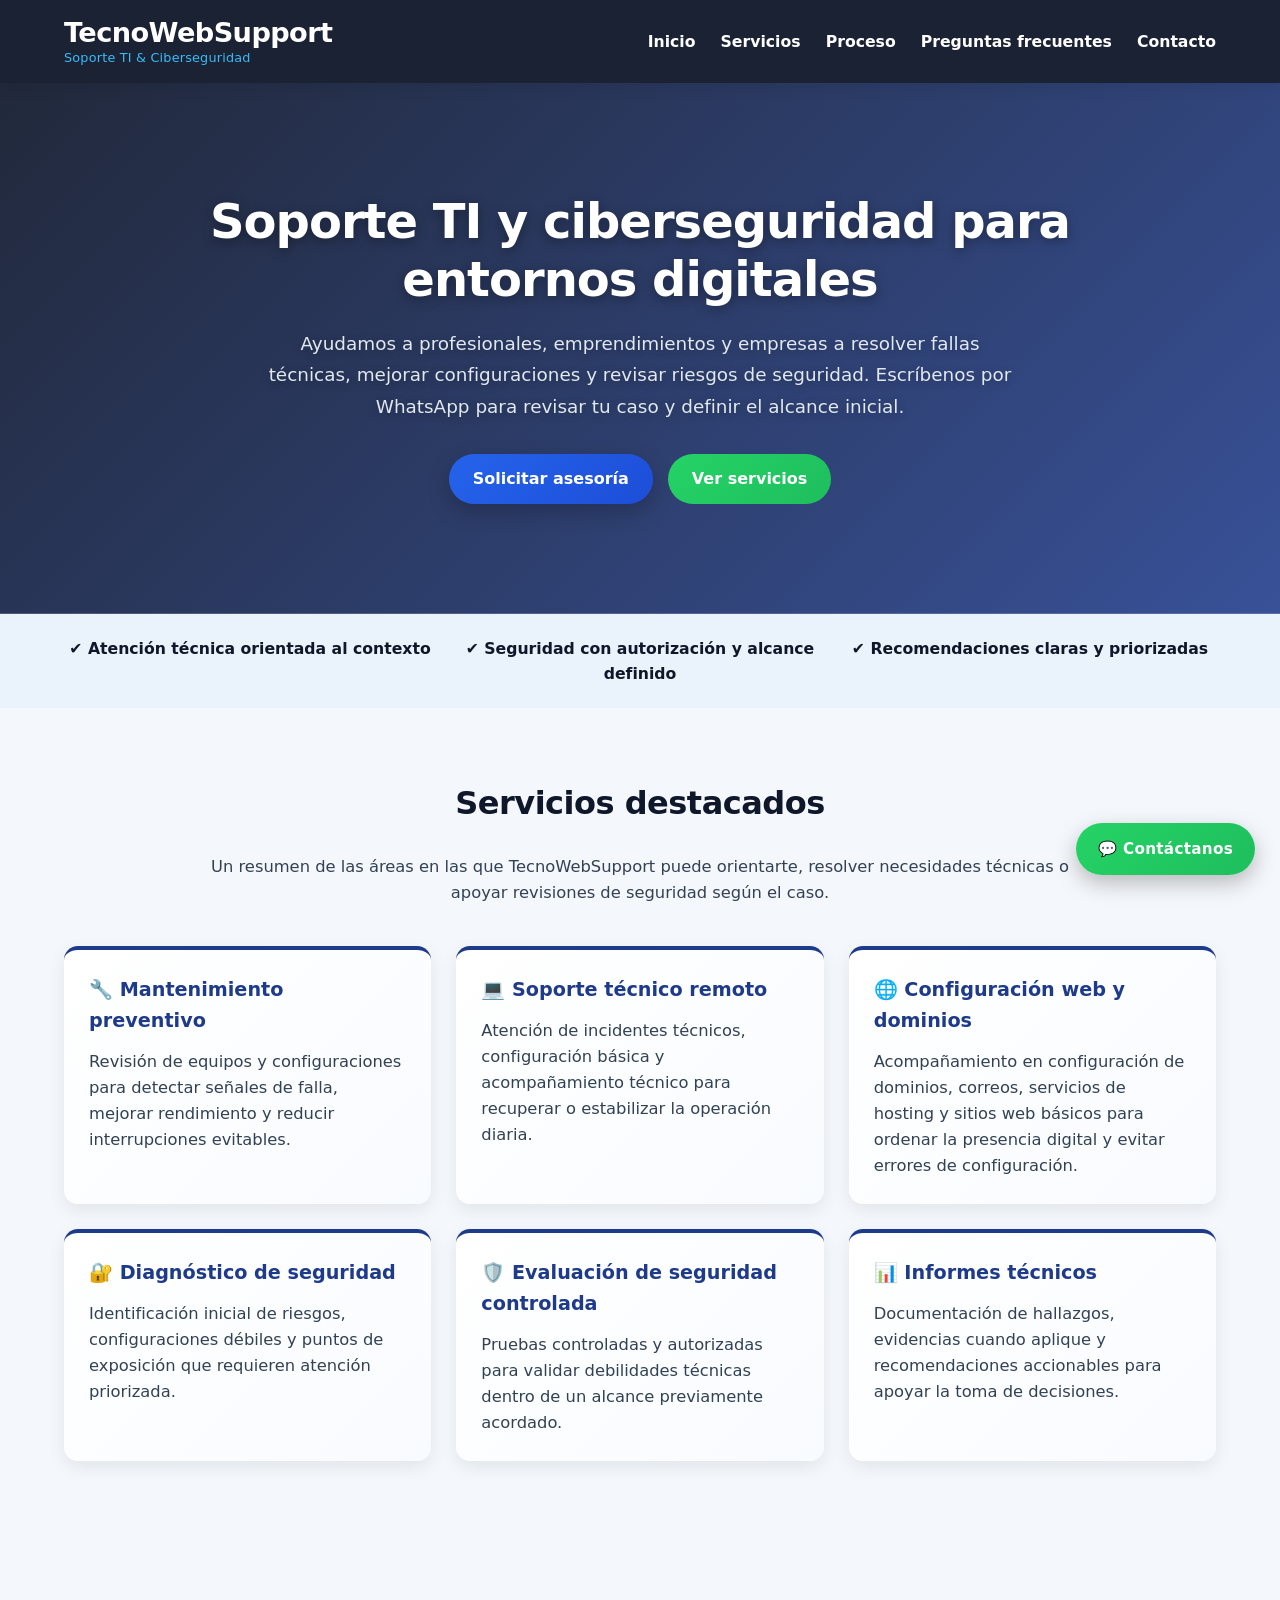
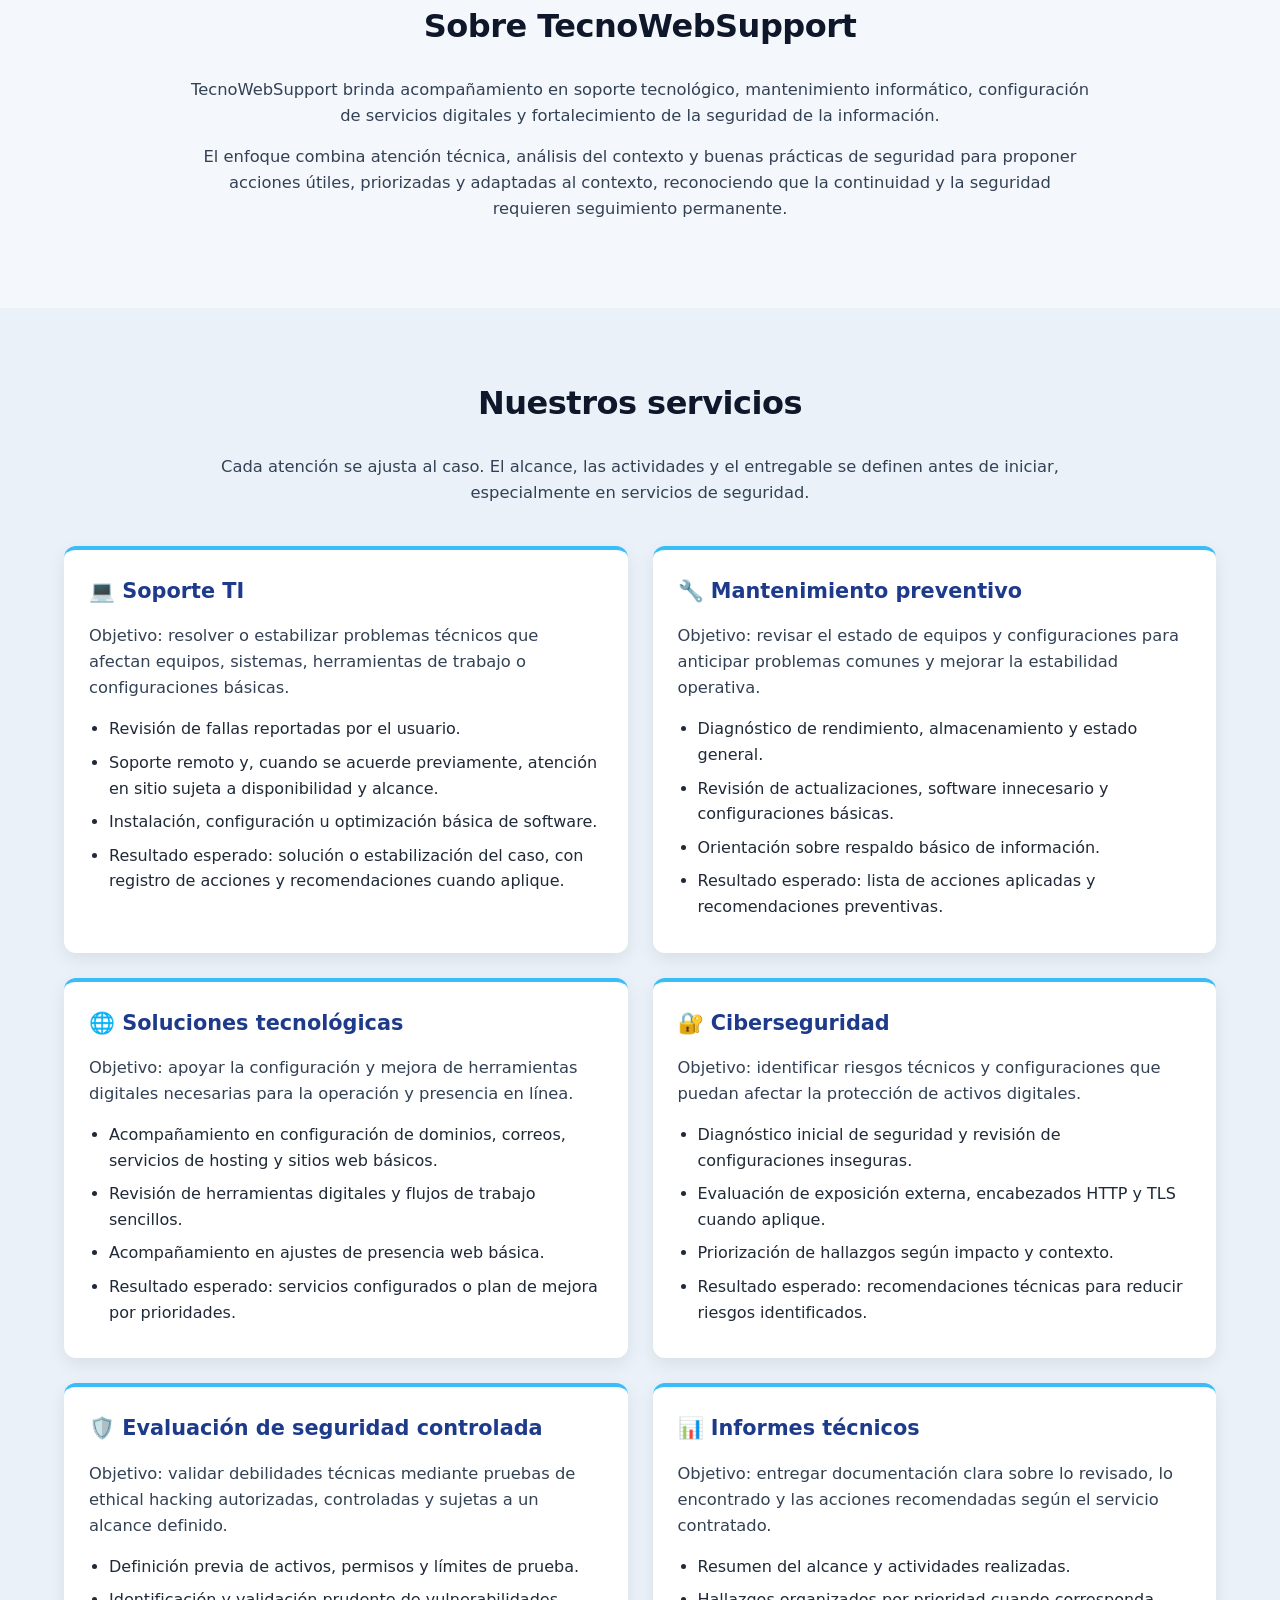
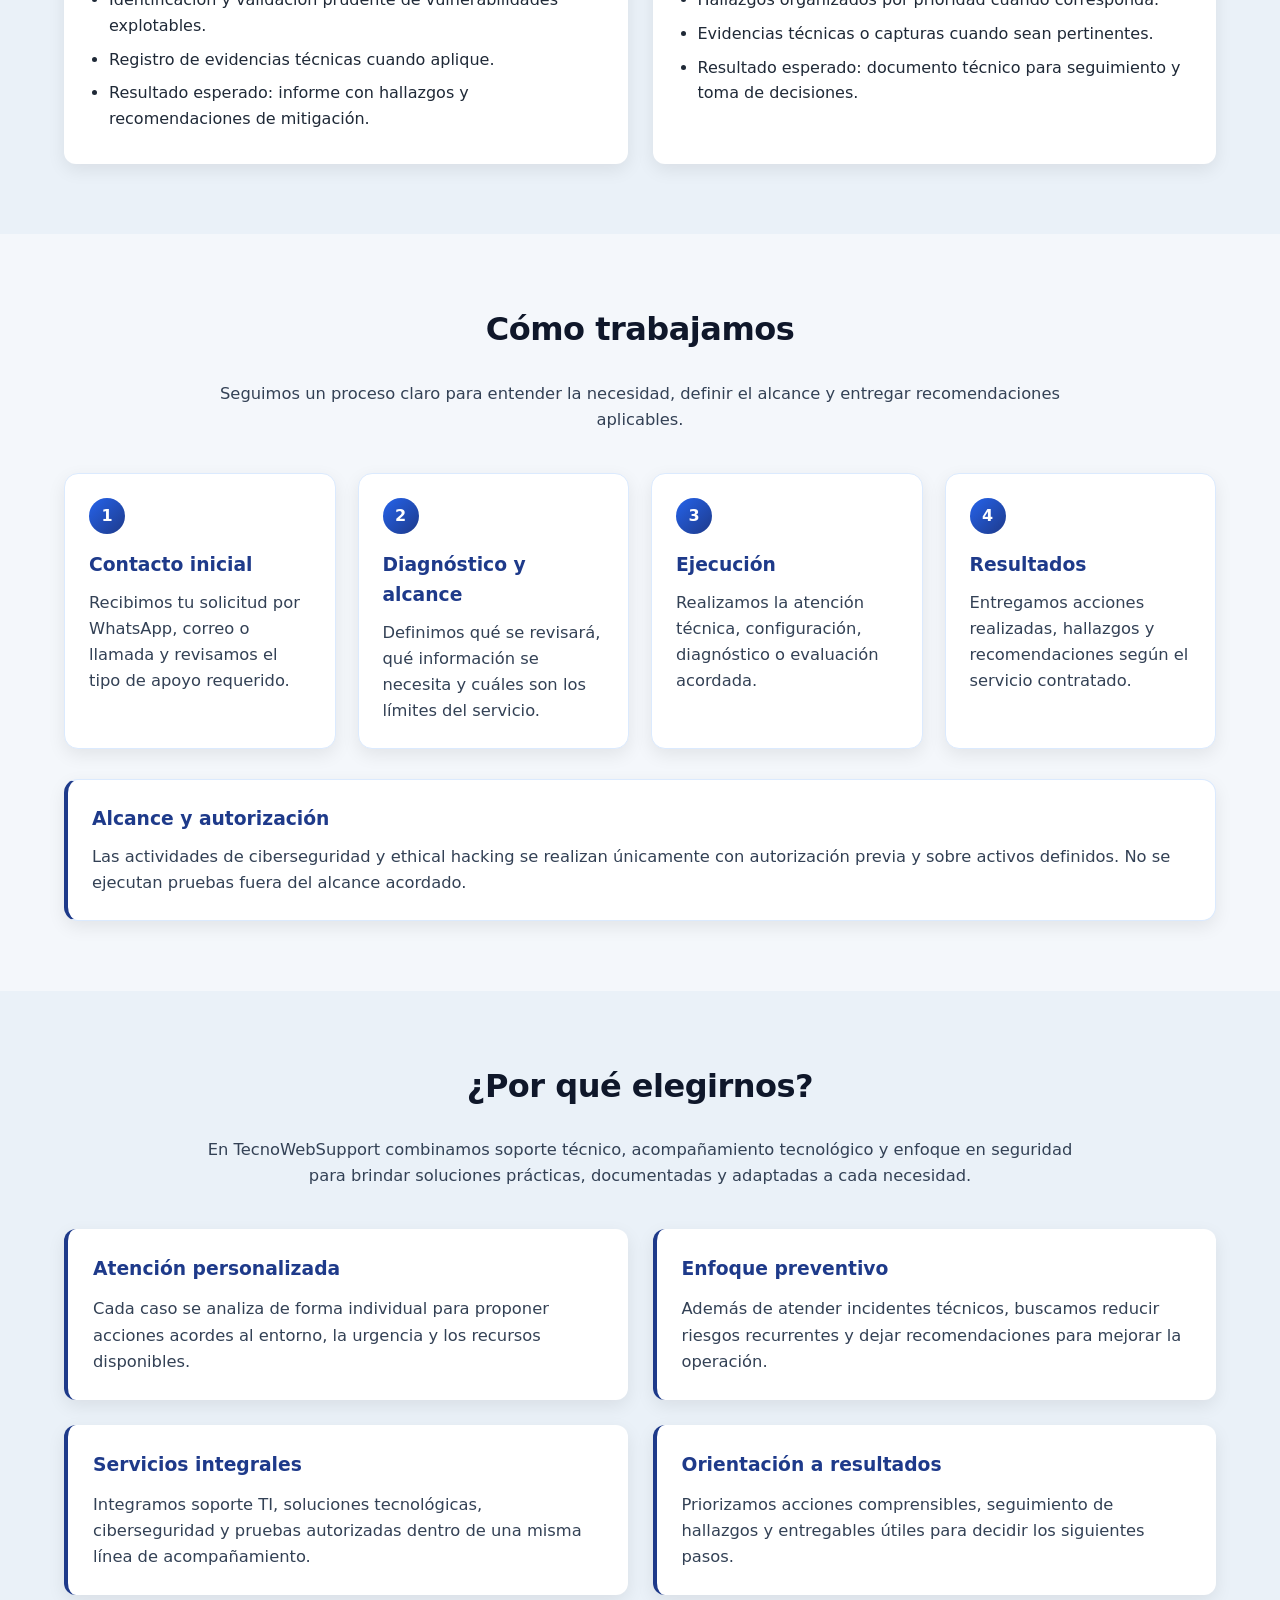
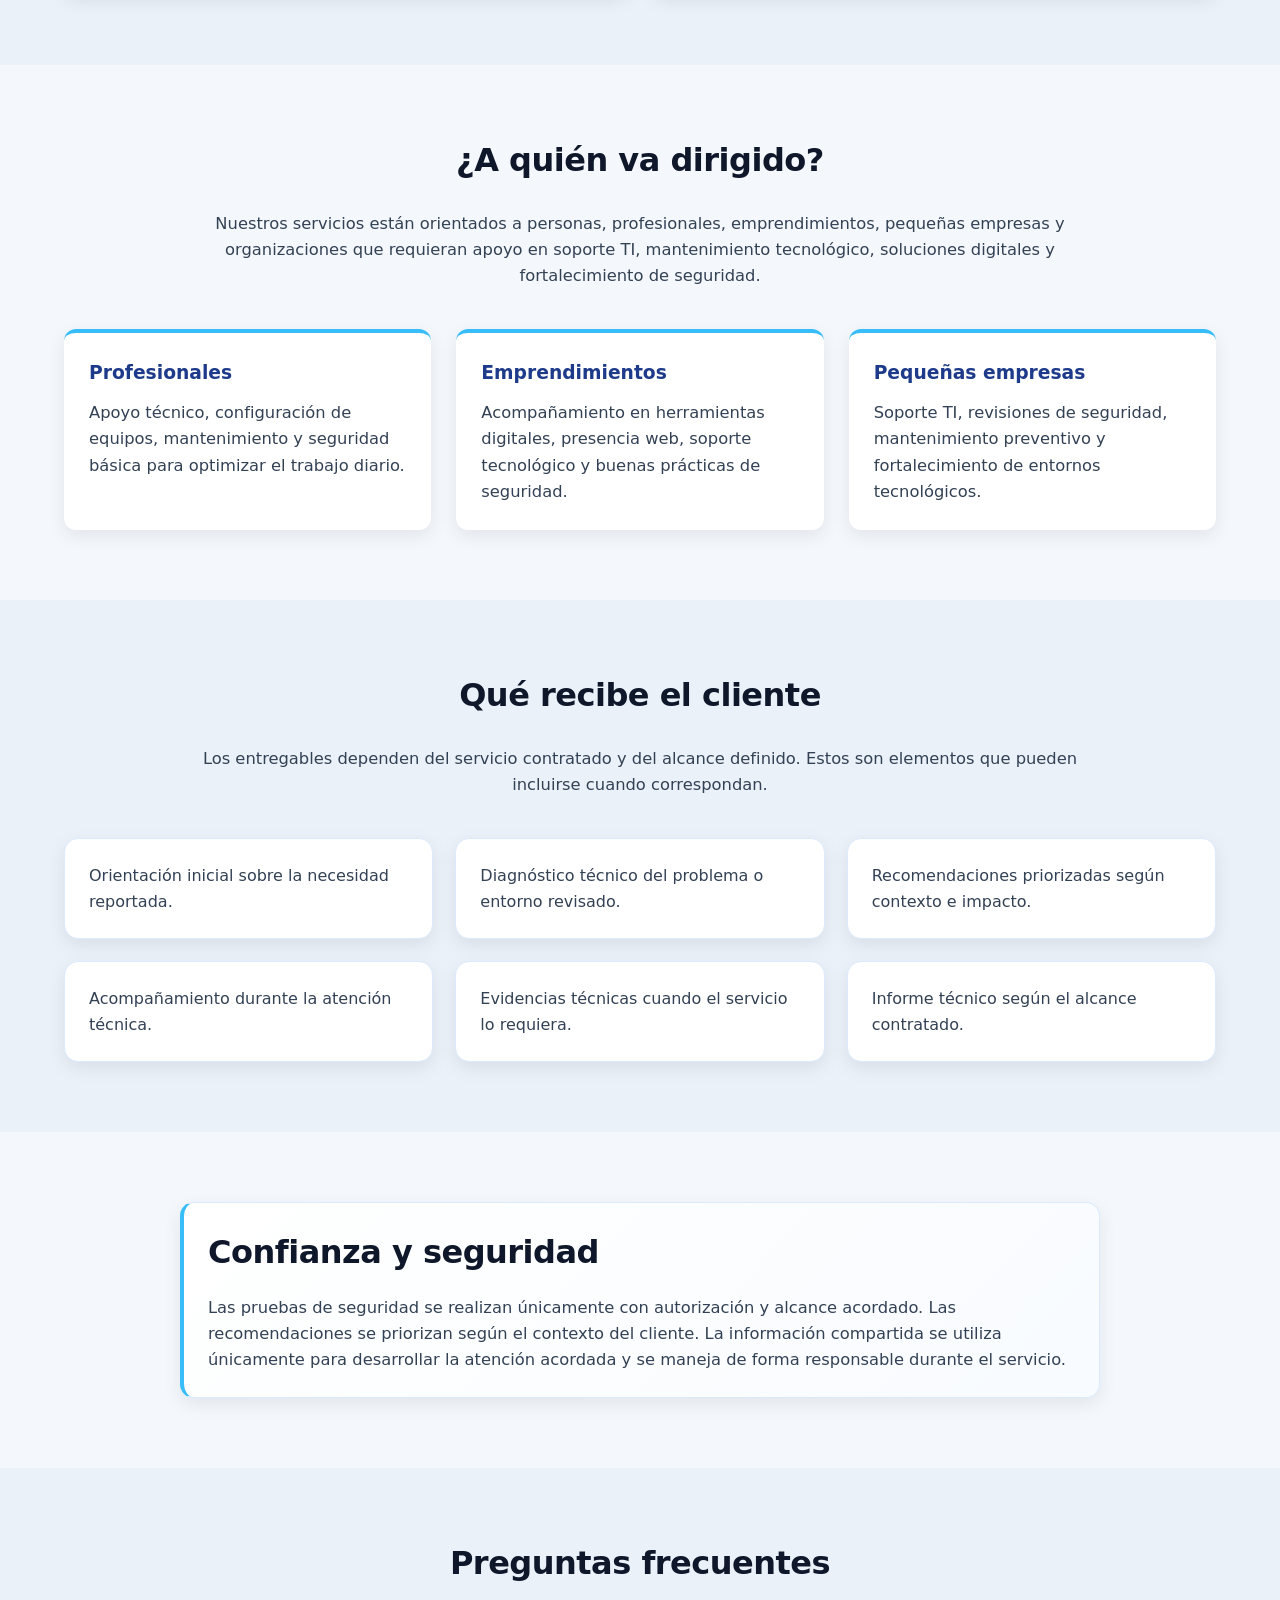
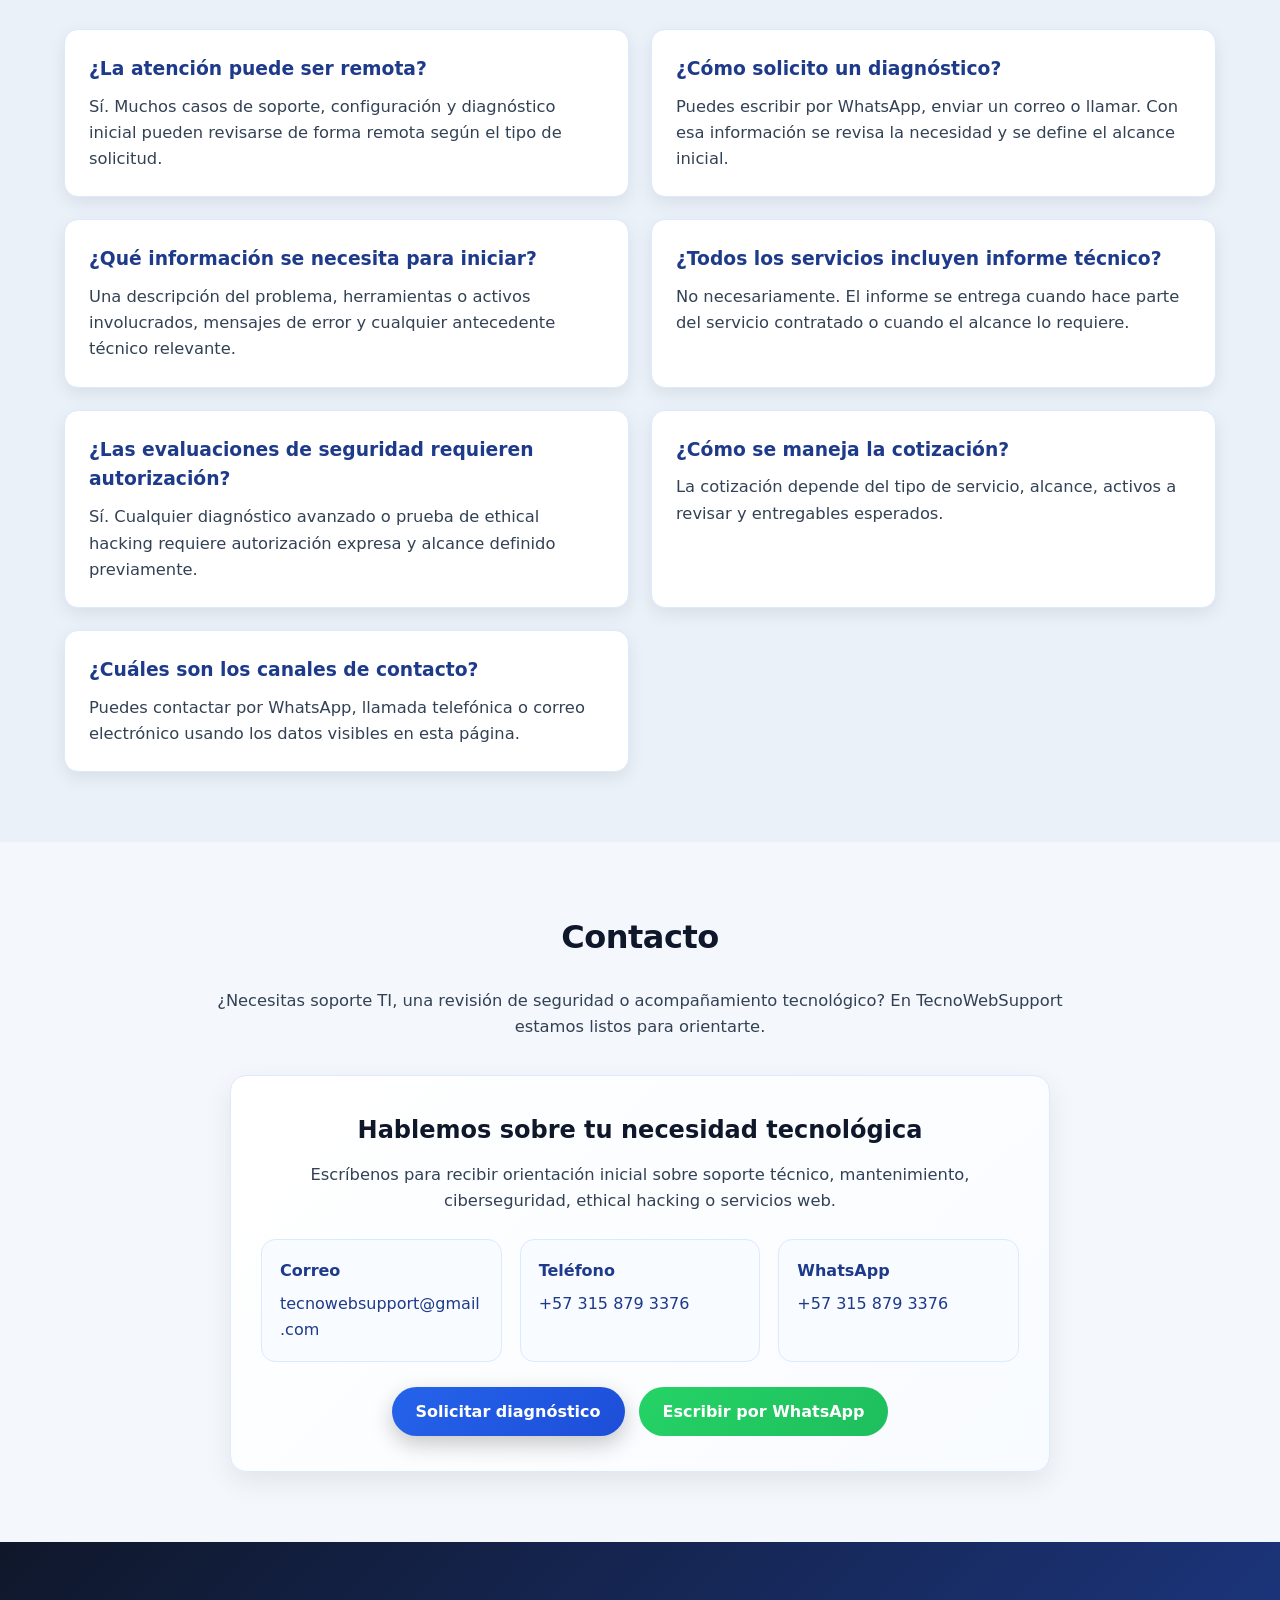
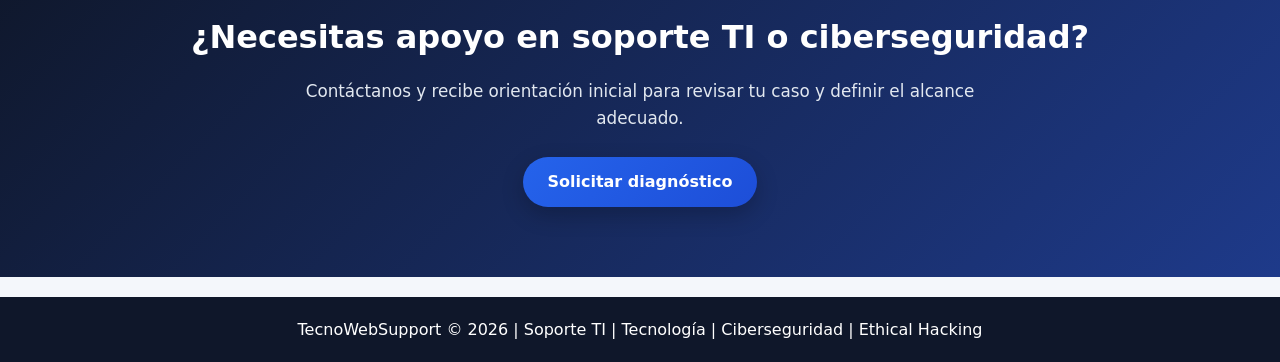
==== index.html @ 9c4fdceb "Amplia contenido comercial y proceso de atencion" ====
<!DOCTYPE html>
<html lang="es">
<head>
  <meta charset="UTF-8" />
  <meta name="viewport" content="width=device-width, initial-scale=1.0" />
  <title>TecnoWebSupport | Soporte TI, tecnología y ciberseguridad</title>
  <meta
    name="description"
    content="TecnoWebSupport ofrece soporte TI, soluciones tecnológicas y ciberseguridad para fortalecer entornos digitales de empresas, emprendimientos y profesionales."
  />
  <meta name="author" content="TecnoWebSupport" />
  <meta name="robots" content="index, follow" />
  <meta name="theme-color" content="#0f172a" />
  
  <link rel="stylesheet" href="styles.css" />
  <link rel="icon" type="image/svg+xml" href="assets/favicon.svg" />
</head>
<body>

  <!-- Encabezado -->
  <header class="header">
    <div class="container nav-container">
        <div class="logo">
            <span class="logo-main">TecnoWebSupport</span>
            <span class="logo-sub">Soporte TI & Ciberseguridad</span>
        </div>

      <nav class="nav" aria-label="Navegación principal">
        <a href="#inicio">Inicio</a>
        <a href="#servicios">Servicios</a>
        <a href="#proceso">Proceso</a>
        <a href="#faq">Preguntas frecuentes</a>
        <a href="#contacto">Contacto</a>
      </nav>
    </div>
  </header>

  <!-- Sección principal -->
  <section id="inicio" class="hero">
    <div class="container hero-content">
      <h1>Soporte TI y ciberseguridad para entornos digitales</h1>
      <p>
        Ayudamos a profesionales, emprendimientos y empresas a resolver
        fallas técnicas, mejorar configuraciones y revisar riesgos de seguridad.
        Escríbenos por WhatsApp para revisar tu caso y definir el alcance inicial.
      </p>

      <div class="hero-buttons">
        <a
          href="https://wa.me/573158793376?text=Hola%2C%20quiero%20solicitar%20informaci%C3%B3n%20sobre%20los%20servicios%20de%20TecnoWebSupport."
          class="btn btn-primary"
          target="_blank"
          rel="noopener noreferrer"
          aria-label="Solicitar asesoría a TecnoWebSupport por WhatsApp"
        >
          Solicitar asesoría
        </a>
        <a href="#servicios" class="btn btn-secondary">Ver servicios</a>
      </div>
    </div>
  </section>

  <!-- Franja de confianza -->
   <section class="trust-bar">
    <div class="container trust-items">
      <div class="trust-item"><span aria-hidden="true">✔️</span> Atención técnica orientada al contexto</div>
      <div class="trust-item"><span aria-hidden="true">✔️</span> Seguridad con autorización y alcance definido</div>
      <div class="trust-item"><span aria-hidden="true">✔️</span> Recomendaciones claras y priorizadas</div>
    </div>
  </section>

  <!-- Servicios destacados -->
  <section id="destacados" class="section">
    <div class="container">
      <h2>Servicios destacados</h2>
      <p>
        Un resumen de las áreas en las que TecnoWebSupport puede orientarte, resolver necesidades técnicas o apoyar revisiones de seguridad
        según el caso.
      </p>

      <div class="highlight-grid">

        <div class="highlight-card">
          <h3><span aria-hidden="true">🔧</span> Mantenimiento preventivo</h3>
          <p>
            Revisión de equipos y configuraciones para detectar señales de falla,
            mejorar rendimiento y reducir interrupciones evitables.
          </p>
        </div>

        <div class="highlight-card">
          <h3><span aria-hidden="true">💻</span> Soporte técnico remoto</h3>
          <p>
            Atención de incidentes técnicos, configuración básica y acompañamiento técnico
            para recuperar o estabilizar la operación diaria.
          </p>
        </div>

        <div class="highlight-card">
          <h3><span aria-hidden="true">🌐</span> Configuración web y dominios</h3>
          <p>
            Acompañamiento en configuración de dominios, correos, servicios de hosting y sitios web básicos para ordenar
            la presencia digital y evitar errores de configuración.
          </p>
        </div>

        <div class="highlight-card">
          <h3><span aria-hidden="true">🔐</span> Diagnóstico de seguridad</h3>
          <p>
            Identificación inicial de riesgos, configuraciones débiles y puntos de
            exposición que requieren atención priorizada.
          </p>
        </div>

        <div class="highlight-card">
          <h3><span aria-hidden="true">🛡️</span> Evaluación de seguridad controlada</h3>
          <p>
            Pruebas controladas y autorizadas para validar debilidades técnicas
            dentro de un alcance previamente acordado.
          </p>
        </div>

        <div class="highlight-card">
          <h3><span aria-hidden="true">📊</span> Informes técnicos</h3>
          <p>
            Documentación de hallazgos, evidencias cuando aplique y recomendaciones
            accionables para apoyar la toma de decisiones.
          </p>
        </div>

      </div>
    </div>
  </section>  

  <!-- Sobre nosotros -->
  <section id="nosotros" class="section">
    <div class="container">
      <h2>Sobre TecnoWebSupport</h2>
      <p>
        TecnoWebSupport brinda acompañamiento en soporte tecnológico, mantenimiento
        informático, configuración de servicios digitales y fortalecimiento de la
        seguridad de la información.
      </p>
      <p>
        El enfoque combina atención técnica, análisis del contexto y buenas
        prácticas de seguridad para proponer acciones útiles, priorizadas y
        adaptadas al contexto, reconociendo que la continuidad y la seguridad
        requieren seguimiento permanente.
      </p>
    </div>
  </section>

  <!-- Servicios -->
  <section id="servicios" class="section section-alt">
    <div class="container">
      <h2>Nuestros servicios</h2>
      <p>
        Cada atención se ajusta al caso. El alcance, las actividades y el entregable
        se definen antes de iniciar, especialmente en servicios de seguridad.
      </p>

      <div class="services-grid">

        <div class="card">
          <h3><span aria-hidden="true">💻</span> Soporte TI</h3>
          <p>
            Objetivo: resolver o estabilizar problemas técnicos que afectan equipos,
            sistemas, herramientas de trabajo o configuraciones básicas.
          </p>
          <ul>
            <li>Revisión de fallas reportadas por el usuario.</li>
            <li>Soporte remoto y, cuando se acuerde previamente, atención en sitio sujeta a disponibilidad y alcance.</li>
            <li>Instalación, configuración u optimización básica de software.</li>
            <li>Resultado esperado: solución o estabilización del caso, con registro de acciones y recomendaciones cuando aplique.</li>
          </ul>
        </div>

        <div class="card">
          <h3><span aria-hidden="true">🔧</span> Mantenimiento preventivo</h3>
          <p>
            Objetivo: revisar el estado de equipos y configuraciones para anticipar
            problemas comunes y mejorar la estabilidad operativa.
          </p>
          <ul>
            <li>Diagnóstico de rendimiento, almacenamiento y estado general.</li>
            <li>Revisión de actualizaciones, software innecesario y configuraciones básicas.</li>
            <li>Orientación sobre respaldo básico de información.</li>
            <li>Resultado esperado: lista de acciones aplicadas y recomendaciones preventivas.</li>
          </ul>
        </div>

        <div class="card">
          <h3><span aria-hidden="true">🌐</span> Soluciones tecnológicas</h3>
          <p>
            Objetivo: apoyar la configuración y mejora de herramientas digitales
            necesarias para la operación y presencia en línea.
          </p>
          <ul>
            <li>Acompañamiento en configuración de dominios, correos, servicios de hosting y sitios web básicos.</li>
            <li>Revisión de herramientas digitales y flujos de trabajo sencillos.</li>
            <li>Acompañamiento en ajustes de presencia web básica.</li>
            <li>Resultado esperado: servicios configurados o plan de mejora por prioridades.</li>
          </ul>
        </div>

        <div class="card">
          <h3><span aria-hidden="true">🔐</span> Ciberseguridad</h3>
          <p>
            Objetivo: identificar riesgos técnicos y configuraciones que puedan
            afectar la protección de activos digitales.
          </p>
          <ul>
            <li>Diagnóstico inicial de seguridad y revisión de configuraciones inseguras.</li>
            <li>Evaluación de exposición externa, encabezados HTTP y TLS cuando aplique.</li>
            <li>Priorización de hallazgos según impacto y contexto.</li>
            <li>Resultado esperado: recomendaciones técnicas para reducir riesgos identificados.</li>
          </ul>
        </div>

        <div class="card">
          <h3><span aria-hidden="true">🛡️</span> Evaluación de seguridad controlada</h3>
          <p>
            Objetivo: validar debilidades técnicas mediante pruebas de ethical hacking
            autorizadas, controladas y sujetas a un alcance definido.
          </p>
          <ul>
            <li>Definición previa de activos, permisos y límites de prueba.</li>
            <li>Identificación y validación prudente de vulnerabilidades explotables.</li>
            <li>Registro de evidencias técnicas cuando aplique.</li>
            <li>Resultado esperado: informe con hallazgos y recomendaciones de mitigación.</li>
          </ul>
        </div>

        <div class="card">
          <h3><span aria-hidden="true">📊</span> Informes técnicos</h3>
          <p>
            Objetivo: entregar documentación clara sobre lo revisado, lo encontrado
            y las acciones recomendadas según el servicio contratado.
          </p>
          <ul>
            <li>Resumen del alcance y actividades realizadas.</li>
            <li>Hallazgos organizados por prioridad cuando corresponda.</li>
            <li>Evidencias técnicas o capturas cuando sean pertinentes.</li>
            <li>Resultado esperado: documento técnico para seguimiento y toma de decisiones.</li>
          </ul>
        </div>

      </div>
    </div>
  </section>

  <!-- Cómo trabajamos -->
  <section id="proceso" class="section">
    <div class="container">
      <h2>Cómo trabajamos</h2>
      <p>
        Seguimos un proceso claro para entender la necesidad, definir el alcance y
        entregar recomendaciones aplicables.
      </p>

      <ol class="process-grid">
        <li class="process-step">
          <span class="step-number">1</span>
          <h3>Contacto inicial</h3>
          <p>Recibimos tu solicitud por WhatsApp, correo o llamada y revisamos el tipo de apoyo requerido.</p>
        </li>

        <li class="process-step">
          <span class="step-number">2</span>
          <h3>Diagnóstico y alcance</h3>
          <p>Definimos qué se revisará, qué información se necesita y cuáles son los límites del servicio.</p>
        </li>

        <li class="process-step">
          <span class="step-number">3</span>
          <h3>Ejecución</h3>
          <p>Realizamos la atención técnica, configuración, diagnóstico o evaluación acordada.</p>
        </li>

        <li class="process-step">
          <span class="step-number">4</span>
          <h3>Resultados</h3>
          <p>Entregamos acciones realizadas, hallazgos y recomendaciones según el servicio contratado.</p>
        </li>
      </ol>

      <div class="security-note">
        <h3>Alcance y autorización</h3>
        <p>
          Las actividades de ciberseguridad y ethical hacking se realizan únicamente
          con autorización previa y sobre activos definidos. No se ejecutan pruebas
          fuera del alcance acordado.
        </p>
      </div>
    </div>
  </section>
  
  <!-- Por qué elegirnos -->
   <section id="porque-elegirnos" class="section section-alt">
    <div class="container">
      <h2>¿Por qué elegirnos?</h2>
      <p>
        En TecnoWebSupport combinamos soporte técnico, acompañamiento tecnológico
        y enfoque en seguridad para brindar soluciones prácticas, documentadas y
        adaptadas a cada necesidad.
      </p>

      <div class="features-grid">
        <div class="feature-card">
          <h3>Atención personalizada</h3>
          <p>
            Cada caso se analiza de forma individual para proponer acciones acordes
            al entorno, la urgencia y los recursos disponibles.
          </p>
        </div>

        <div class="feature-card">
          <h3>Enfoque preventivo</h3>
          <p>
            Además de atender incidentes técnicos, buscamos reducir riesgos recurrentes y
            dejar recomendaciones para mejorar la operación.
          </p>
        </div>

        <div class="feature-card">
          <h3>Servicios integrales</h3>
          <p>
            Integramos soporte TI, soluciones tecnológicas, ciberseguridad y pruebas
            autorizadas dentro de una misma línea de acompañamiento.
          </p>
        </div>

        <div class="feature-card">
          <h3>Orientación a resultados</h3>
          <p>
            Priorizamos acciones comprensibles, seguimiento de hallazgos y entregables
            útiles para decidir los siguientes pasos.
          </p>
        </div>
      </div>
    </div>
  </section>
  
  <!-- A quién va dirigido -->
    <section id="dirigido" class="section">
        <div class="container">
          <h2>¿A quién va dirigido?</h2>
          <p>
            Nuestros servicios están orientados a personas, profesionales,
            emprendimientos, pequeñas empresas y organizaciones que requieran apoyo
            en soporte TI, mantenimiento tecnológico, soluciones digitales y
            fortalecimiento de seguridad.
          </p>
    
          <div class="audience-grid">
            <div class="audience-card">
              <h3>Profesionales</h3>
              <p>
                Apoyo técnico, configuración de equipos, mantenimiento y seguridad
                básica para optimizar el trabajo diario.
              </p>
            </div>
    
            <div class="audience-card">
              <h3>Emprendimientos</h3>
              <p>
                Acompañamiento en herramientas digitales, presencia web, soporte
                tecnológico y buenas prácticas de seguridad.
              </p>
            </div>
    
            <div class="audience-card">
              <h3>Pequeñas empresas</h3>
              <p>
                Soporte TI, revisiones de seguridad, mantenimiento preventivo y
                fortalecimiento de entornos tecnológicos.
              </p>
            </div>
          </div>
        </div>
      </section>

  <!-- Qué recibe el cliente -->
  <section id="entregables" class="section section-alt">
    <div class="container">
      <h2>Qué recibe el cliente</h2>
      <p>
        Los entregables dependen del servicio contratado y del alcance definido.
        Estos son elementos que pueden incluirse cuando correspondan.
      </p>

      <ul class="deliverables-grid">
        <li class="deliverable-item">Orientación inicial sobre la necesidad reportada.</li>
        <li class="deliverable-item">Diagnóstico técnico del problema o entorno revisado.</li>
        <li class="deliverable-item">Recomendaciones priorizadas según contexto e impacto.</li>
        <li class="deliverable-item">Acompañamiento durante la atención técnica.</li>
        <li class="deliverable-item">Evidencias técnicas cuando el servicio lo requiera.</li>
        <li class="deliverable-item">Informe técnico según el alcance contratado.</li>
      </ul>
    </div>
  </section>

  <!-- Confianza y seguridad -->
  <section id="confianza" class="section">
    <div class="container">
      <div class="assurance-block">
        <h2>Confianza y seguridad</h2>
        <p>
          Las pruebas de seguridad se realizan únicamente con autorización y
          alcance acordado. Las recomendaciones se priorizan según el contexto
          del cliente. La información compartida se utiliza únicamente para
          desarrollar la atención acordada y se maneja de forma responsable
          durante el servicio.
        </p>
      </div>
    </div>
  </section>

  <!-- Preguntas frecuentes -->
  <section id="faq" class="section section-alt">
    <div class="container">
      <h2>Preguntas frecuentes</h2>
      <div class="faq-list">
        <article class="faq-item">
          <h3>¿La atención puede ser remota?</h3>
          <p>Sí. Muchos casos de soporte, configuración y diagnóstico inicial pueden revisarse de forma remota según el tipo de solicitud.</p>
        </article>

        <article class="faq-item">
          <h3>¿Cómo solicito un diagnóstico?</h3>
          <p>Puedes escribir por WhatsApp, enviar un correo o llamar. Con esa información se revisa la necesidad y se define el alcance inicial.</p>
        </article>

        <article class="faq-item">
          <h3>¿Qué información se necesita para iniciar?</h3>
          <p>Una descripción del problema, herramientas o activos involucrados, mensajes de error y cualquier antecedente técnico relevante.</p>
        </article>

        <article class="faq-item">
          <h3>¿Todos los servicios incluyen informe técnico?</h3>
          <p>No necesariamente. El informe se entrega cuando hace parte del servicio contratado o cuando el alcance lo requiere.</p>
        </article>

        <article class="faq-item">
          <h3>¿Las evaluaciones de seguridad requieren autorización?</h3>
          <p>Sí. Cualquier diagnóstico avanzado o prueba de ethical hacking requiere autorización expresa y alcance definido previamente.</p>
        </article>

        <article class="faq-item">
          <h3>¿Cómo se maneja la cotización?</h3>
          <p>La cotización depende del tipo de servicio, alcance, activos a revisar y entregables esperados.</p>
        </article>

        <article class="faq-item">
          <h3>¿Cuáles son los canales de contacto?</h3>
          <p>Puedes contactar por WhatsApp, llamada telefónica o correo electrónico usando los datos visibles en esta página.</p>
        </article>
      </div>
    </div>
  </section>

  <!-- Contacto -->
  <section id="contacto" class="section">
    <div class="container">
      <h2>Contacto</h2>
      <p>
        ¿Necesitas soporte TI, una revisión de seguridad o acompañamiento tecnológico?
        En TecnoWebSupport estamos listos para orientarte.
      </p>
  
      <div class="contact-box">
        <h3>Hablemos sobre tu necesidad tecnológica</h3>
        <p class="contact-intro">
          Escríbenos para recibir orientación inicial sobre soporte técnico,
          mantenimiento, ciberseguridad, ethical hacking o servicios web.
        </p>
  
        <div class="contact-details">
          <div class="contact-item">
            <span class="contact-label">Correo</span>
            <a
              class="contact-value contact-link"
              href="mailto:tecnowebsupport@gmail.com"
              aria-label="Enviar correo a TecnoWebSupport"
            >
              tecnowebsupport@gmail.com
            </a>
          </div>
  
          <div class="contact-item">
            <span class="contact-label">Teléfono</span>
            <a
              class="contact-value contact-link"
              href="tel:+573158793376"
              aria-label="Llamar a TecnoWebSupport"
            >
              +57 315 879 3376
            </a>
          </div>

          <div class="contact-item">
            <span class="contact-label">WhatsApp</span>
            <a
              class="contact-value contact-link"
              href="https://wa.me/573158793376?text=Hola%2C%20quiero%20solicitar%20informaci%C3%B3n%20sobre%20los%20servicios%20de%20TecnoWebSupport."
              target="_blank"
              rel="noopener noreferrer"
              aria-label="Contactar a TecnoWebSupport por WhatsApp"
            >
              +57 315 879 3376
            </a>
          </div>
        </div>
  
        <div class="contact-actions">
          <a
            href="https://wa.me/573158793376?text=Hola%2C%20quiero%20solicitar%20informaci%C3%B3n%20sobre%20los%20servicios%20de%20TecnoWebSupport."
            class="btn btn-primary"
            target="_blank"
            rel="noopener noreferrer"
            aria-label="Solicitar diagnóstico a TecnoWebSupport por WhatsApp"
          >
            Solicitar diagnóstico
          </a>
          <a
            href="https://wa.me/573158793376?text=Hola%2C%20quiero%20solicitar%20informaci%C3%B3n%20sobre%20los%20servicios%20de%20TecnoWebSupport."
            class="btn btn-secondary"
            target="_blank"
            rel="noopener noreferrer"
            aria-label="Escribir a TecnoWebSupport por WhatsApp"
          >
            Escribir por WhatsApp
          </a>
        </div>
      </div>
    </div>
  </section>
  
  <!-- Botón flotante de WhatsApp -->
    <a
    href="https://wa.me/573158793376?text=Hola%2C%20quiero%20solicitar%20informaci%C3%B3n%20sobre%20los%20servicios%20de%20TecnoWebSupport."
    class="whatsapp-float"
    target="_blank"
    rel="noopener noreferrer"
    aria-label="Contactar a TecnoWebSupport por WhatsApp"
  >
    <span aria-hidden="true">💬</span> Contáctanos
  </a>
  
  <!-- Llamado a la acción final -->
   <section class="cta-final">
    <div class="container">
      <h2>¿Necesitas apoyo en soporte TI o ciberseguridad?</h2>
      <p>
        Contáctanos y recibe orientación inicial para revisar tu caso y definir el alcance adecuado.
      </p>
      <a
        href="https://wa.me/573158793376?text=Hola%2C%20quiero%20solicitar%20informaci%C3%B3n%20sobre%20los%20servicios%20de%20TecnoWebSupport."
        class="btn btn-primary"
        target="_blank"
        rel="noopener noreferrer"
        aria-label="Solicitar diagnóstico a TecnoWebSupport por WhatsApp"
      >
        Solicitar diagnóstico
      </a>
    </div>
  </section>

  <!-- Pie de página -->
  <footer class="footer">
    <div class="container">
      <p>TecnoWebSupport © 2026 | Soporte TI | Tecnología | Ciberseguridad | Ethical Hacking</p>
    </div>
  </footer>
</body>
</html>
---- styles.css ----
/* Reset básico */
* {
    margin: 0;
    padding: 0;
    box-sizing: border-box;
  }

:root {
  --color-surface: #ffffff;
  --color-page: #f4f7fb;
  --color-panel: #f8fbff;
  --color-ink: #1f2937;
  --color-heading: #0f172a;
  --color-text: #334155;
  --color-brand: #1e3a8a;
  --color-accent: #38bdf8;
  --color-action: #2563eb;
  --color-whatsapp: #25d366;
  --color-whatsapp-dark: #1ebe5d;
  --color-border-soft: #dbeafe;
  --color-light-text: #e2e8f0;
  --radius-sm: 8px;
  --radius-md: 12px;
  --radius-lg: 14px;
  --radius-xl: 30px;
  --shadow-soft: 0 6px 18px rgba(0, 0, 0, 0.08);
  --shadow-hover: 0 10px 25px rgba(0, 0, 0, 0.12);
  --transition-fast: 0.2s ease;
  --hero-image: url("https://images.unsplash.com/photo-1550751827-4bd374c3f58b?auto=format&fit=crop&w=1600&q=80");
}

  html {
    scroll-behavior: smooth;
  }
  
  /* Estilo general del body */
  body {
    font-family: system-ui, -apple-system, BlinkMacSystemFont, "Segoe UI", sans-serif;
    line-height: 1.6;
    background-color: var(--color-page);
    color: var(--color-ink);
  }
  
  /* Contenedor principal */
  .container {
    width: 90%;
    max-width: 1200px;
    margin: 0 auto;
  }
  
  /* Header */
  .header {
    background-color: rgba(15, 23, 42, 0.95);
    color: var(--color-surface);
    padding: 18px 0;
    position: sticky;
    top: 0;
    z-index: 1000;
    backdrop-filter: blur(6px);
    box-shadow: 0 4px 14px rgba(0, 0, 0, 0.08);
  }
  
  .nav-container {
    display: flex;
    justify-content: space-between;
    align-items: center;
    gap: 20px;
  }
  
  .logo {
    display: flex;
    flex-direction: column;
    line-height: 1.1;
  }
  
  .logo-main {
    font-size: 1.7rem;
    font-weight: 700;
    letter-spacing: -0.6px;
    color: var(--color-surface);
  }
  
  .logo-sub {
    font-size: 0.8rem;
    font-weight: 500;
    color: var(--color-accent);
    margin-top: 3px;
    letter-spacing: 0.2px;
  }
  
  .nav a {
    color: var(--color-surface);
    text-decoration: none;
    margin-left: 20px;
    font-weight: 600;
    font-size: 0.98rem;
    padding-bottom: 4px;
    border-bottom: 2px solid transparent;
    transition: color 0.2s ease, border-bottom 0.2s ease;
  }
  
  .nav a:hover {
    color: var(--color-accent);
    border-bottom: 2px solid var(--color-accent);
  }


  a:focus-visible,
  .btn:focus-visible,
  .whatsapp-float:focus-visible {
    outline: 3px solid var(--color-surface);
    outline-offset: 3px;
    box-shadow: 0 0 0 6px var(--color-action);
  }
  
  /* Hero */
  .hero {
    background:
      linear-gradient(135deg, rgba(15, 23, 42, 0.92), rgba(30, 58, 138, 0.88)),
      var(--hero-image);
    background-size: cover;
    background-position: center;
    background-repeat: no-repeat;
    color: var(--color-surface);
    padding: 110px 20px;
    text-align: center;
  }
  
  .hero-content h1 {
    font-size: 3rem;
    font-weight: 700;
    letter-spacing: -1px;
    margin-bottom: 20px;
    line-height: 1.2;
    max-width: 900px;
    margin-left: auto;
    margin-right: auto;
    text-shadow: 0 3px 12px rgba(0, 0, 0, 0.35);
  }
  
  .hero-content p {
    max-width: 760px;
    margin: 0 auto 32px auto;
    font-size: 1.15rem;
    line-height: 1.7;
    color: var(--color-light-text);
    text-shadow: 0 2px 10px rgba(0, 0, 0, 0.25);
  }
  
  /* Botones */
  .hero-buttons {
    display: flex;
    justify-content: center;
    gap: 15px;
    flex-wrap: wrap;
  }
  
  .btn {
    display: inline-block;
    padding: 12px 22px;
    border-radius: var(--radius-sm);
    text-decoration: none;
    font-weight: bold;
    transition: 0.3s ease;
  }
  
  .btn-primary {
    background: linear-gradient(135deg, var(--color-action), #1d4ed8);
    color: var(--color-surface);
    padding: 12px 24px;
    border-radius: var(--radius-xl);
    text-decoration: none;
    font-weight: 600;
    box-shadow: 0 8px 22px rgba(0, 0, 0, 0.22);
    transition: transform var(--transition-fast), box-shadow var(--transition-fast);
  }
  
  .btn-primary:hover {
    transform: translateY(-3px);
    box-shadow: 0 12px 28px rgba(0, 0, 0, 0.28);
  }
  
  .btn-secondary {
    background: linear-gradient(135deg, var(--color-whatsapp), var(--color-whatsapp-dark));
    color: var(--color-surface);
    padding: 12px 24px;
    border-radius: var(--radius-xl);
    text-decoration: none;
    font-weight: 600;
    border: none;
    transition: transform var(--transition-fast), box-shadow var(--transition-fast);
  }
  
  .btn-secondary:hover {
    transform: translateY(-3px);
    box-shadow: 0 10px 22px rgba(0, 0, 0, 0.25);
  }
  
  /* Secciones */
  .section {
    padding: 70px 0;
  }
  
  .section h2 {
    text-align: center;
    margin-bottom: 25px;
    font-size: 2rem;
    font-weight: 700;
    letter-spacing: -0.5px;
    color: var(--color-heading);
  }
  
  .section p {
    max-width: 900px;
    margin: 0 auto 15px auto;
    text-align: center;
    font-size: 1.02rem;
    color: var(--color-text);
  }

  .section-alt {
    background-color: #eaf1f8;
  }
  
  /* Tarjetas de servicios */
  .services-grid {
    display: grid;
    grid-template-columns: repeat(2, 1fr);
    gap: 25px;
    margin-top: 40px;
  }
  
  .card {
    background-color: var(--color-surface);
    padding: 25px;
    border-radius: var(--radius-md);
    box-shadow: var(--shadow-soft);
    border-top: 4px solid var(--color-accent);
  
    /* 👇 NUEVO */
    transition: transform var(--transition-fast), box-shadow var(--transition-fast);
  }
  
  .card:hover {
    transform: translateY(-5px);
    box-shadow: var(--shadow-hover);
  }
  
  .card h3 {
    color: var(--color-brand);
    margin-bottom: 15px;
    font-size: 1.3rem;
  }
  
  .card p {
    text-align: left;
    margin-bottom: 15px;
  }
  
  .card ul {
    padding-left: 20px;
  }
  
  .card ul li {
    margin-bottom: 8px;
  }
  


  .process-grid,
  .deliverables-grid,
  .faq-list {
    display: grid;
    gap: 22px;
    margin-top: 40px;
  }

  .process-grid,
  .deliverables-grid {
    list-style: none;
    padding: 0;
  }

  .process-grid {
    grid-template-columns: repeat(4, 1fr);
  }

  .deliverables-grid {
    grid-template-columns: repeat(3, 1fr);
  }

  .faq-list {
    grid-template-columns: repeat(2, 1fr);
  }

  .process-step,
  .deliverable-item,
  .faq-item,
  .assurance-block,
  .security-note {
    background-color: var(--color-surface);
    border: 1px solid var(--color-border-soft);
    border-radius: var(--radius-lg);
    box-shadow: var(--shadow-soft);
    padding: 24px;
  }

  .process-step {
    position: relative;
  }

  .step-number {
    align-items: center;
    background: linear-gradient(135deg, var(--color-action), var(--color-brand));
    border-radius: 999px;
    color: var(--color-surface);
    display: inline-flex;
    font-weight: 700;
    height: 36px;
    justify-content: center;
    margin-bottom: 16px;
    width: 36px;
  }

  .process-step h3,
  .faq-item h3,
  .security-note h3 {
    color: var(--color-brand);
    margin-bottom: 10px;
  }

  .process-step p,
  .faq-item p,
  .security-note p,
  .assurance-block p {
    color: var(--color-text);
    margin: 0;
    max-width: none;
    text-align: left;
  }

  .security-note {
    border-left: 4px solid var(--color-brand);
    margin-top: 30px;
  }

  .deliverable-item {
    color: var(--color-text);
    font-weight: 500;
  }

  .assurance-block {
    background: linear-gradient(135deg, var(--color-surface), var(--color-panel));
    border-left: 4px solid var(--color-accent);
    margin: 0 auto;
    max-width: 920px;
  }

  .assurance-block h2 {
    color: var(--color-heading);
    margin-bottom: 16px;
    text-align: left;
  }

  /* Contacto */
  .contact-box {
    background: linear-gradient(135deg, var(--color-surface), var(--color-panel));
    max-width: 820px;
    margin: 35px auto 0 auto;
    padding: 35px 30px;
    border-radius: 16px;
    box-shadow: 0 10px 28px rgba(0, 0, 0, 0.08);
    text-align: center;
    border: 1px solid var(--color-border-soft);
  }
  
  /* Footer */
  .footer {
    background-color: var(--color-heading);
    color: var(--color-surface);
    text-align: center;
    padding: 20px 0;
    margin-top: 20px;
  }

  /* Sección por qué elegirnos */
.features-grid {
    display: grid;
    grid-template-columns: repeat(2, 1fr);
    gap: 25px;
    margin-top: 40px;
  }
  
  .feature-card {
    background-color: var(--color-surface);
    padding: 25px;
    border-radius: var(--radius-md);
    box-shadow: var(--shadow-soft);
    border-left: 4px solid var(--color-brand);
    transition: transform var(--transition-fast), box-shadow var(--transition-fast);
  }
  
  .feature-card:hover {
    transform: translateY(-5px);
    box-shadow: var(--shadow-hover);
  }
  
  .feature-card h3 {
    margin-bottom: 12px;
    color: var(--color-brand);
  }
  
  .feature-card p {
    text-align: left;
    margin: 0;
  }
  
  /* Sección público objetivo */
  .audience-grid {
    display: grid;
    grid-template-columns: repeat(3, 1fr);
    gap: 25px;
    margin-top: 40px;
  }
  
  .audience-card {
    background-color: var(--color-surface);
    padding: 25px;
    border-radius: var(--radius-md);
    box-shadow: var(--shadow-soft);
    border-top: 4px solid var(--color-accent);
    transition: transform var(--transition-fast), box-shadow var(--transition-fast);
  }
  
  .audience-card:hover {
    transform: translateY(-5px);
    box-shadow: var(--shadow-hover);
  }
  
  .audience-card h3 {
    margin-bottom: 12px;
    color: var(--color-brand);
  }
  
  .audience-card p {
    text-align: left;
    margin: 0;
  }

  /* Botón flotante de WhatsApp */
  .whatsapp-float {
    position: fixed;
    bottom: 25px;
    right: 25px;
    background: linear-gradient(135deg, var(--color-whatsapp), var(--color-whatsapp-dark));
    color: var(--color-surface);
    padding: 14px 22px;
    border-radius: 50px;
    text-decoration: none;
    font-weight: 600;
    font-size: 0.95rem;
    letter-spacing: 0.3px;
    box-shadow: 0 8px 22px rgba(0, 0, 0, 0.25);
    transition: transform var(--transition-fast), box-shadow var(--transition-fast);
    z-index: 2000;
  }
  
  .whatsapp-float:hover {
    transform: translateY(-4px) scale(1.05);
    box-shadow: 0 12px 28px rgba(0, 0, 0, 0.3);
  }

  /* Animación suave al cargar */
.hero,
.section,
.footer {
  animation: fadeInUp 0.7s ease;
}

@keyframes fadeInUp {
  from {
    opacity: 0;
    transform: translateY(12px);
  }
  to {
    opacity: 1;
    transform: translateY(0);
  }
}

/* Servicios destacados */
.highlight-grid {
    display: grid;
    grid-template-columns: repeat(3, 1fr);
    gap: 25px;
    margin-top: 40px;
  }
  
  .highlight-card {
    background: linear-gradient(135deg, var(--color-surface), var(--color-panel));
    padding: 25px;
    border-radius: var(--radius-lg);
    box-shadow: var(--shadow-soft);
    border-top: 4px solid var(--color-brand);
    transition: transform var(--transition-fast), box-shadow var(--transition-fast);
  }
  
  .highlight-card:hover {
    transform: translateY(-6px);
    box-shadow: 0 12px 28px rgba(0, 0, 0, 0.12);
  }
  
  .highlight-card h3 {
    margin-bottom: 12px;
    color: var(--color-brand);
    font-size: 1.2rem;
  }
  
  .highlight-card p {
    text-align: left;
    margin: 0;
  }
  
/* Franja de confianza */
  .trust-bar {
    background-color: #eaf2fb;
    padding: 22px 0;
  }
  
  .trust-items {
    display: grid;
    grid-template-columns: repeat(3, 1fr);
    gap: 18px;
    text-align: center;
  }

  .trust-item {
    font-weight: 600;
    color: var(--color-heading);
    font-size: 0.98rem;
  }
  
/* Llamado a la acción final */
  .cta-final {
    background: linear-gradient(135deg, var(--color-heading), var(--color-brand));
    color: var(--color-surface);
    text-align: center;
    padding: 70px 20px;
  }
  
  .cta-final h2 {
    font-size: 2rem;
    margin-bottom: 15px;
    color: var(--color-surface);
  }
  
  .cta-final p {
    max-width: 700px;
    margin: 0 auto 25px auto;
    color: var(--color-light-text);
    font-size: 1.05rem;
  }

  .contact-box h3 {
    font-size: 1.5rem;
    color: var(--color-heading);
    margin-bottom: 12px;
  }
  
  .contact-intro {
    max-width: 680px;
    margin: 0 auto 25px auto;
    color: #475569;
    font-size: 1rem;
  }
  
  .contact-details {
    display: grid;
    grid-template-columns: repeat(3, 1fr);
    gap: 18px;
    margin: 25px 0;
  }
  
  .contact-item {
    background-color: var(--color-panel);
    border: 1px solid var(--color-border-soft);
    border-radius: var(--radius-lg);
    padding: 18px;
    text-align: left;
  }
  
  .contact-label {
    display: block;
    font-weight: 700;
    color: var(--color-brand);
    margin-bottom: 8px;
  }
  
  .contact-value {
    display: block;
    color: var(--color-text);
    font-weight: 500;
  }


  .contact-link {
    color: var(--color-brand);
    overflow-wrap: anywhere;
    text-decoration: none;
  }

  .contact-link:hover,
  .contact-link:focus-visible {
    color: var(--color-action);
    text-decoration: underline;
  }
  
  .contact-actions {
    display: flex;
    justify-content: center;
    gap: 14px;
    flex-wrap: wrap;
    margin-top: 25px;
  }

  @media (max-width: 1024px) {
    .highlight-grid,
    .audience-grid,
    .contact-details,
    .process-grid,
    .deliverables-grid,
    .faq-list {
      grid-template-columns: repeat(2, 1fr);
    }
  }

  /* Responsive */
  @media (max-width: 768px) {
    .nav-container {
      flex-direction: column;
      gap: 15px;
    }
  
    .nav a {
      margin: 0;
    }


    .hero {
      padding: 80px 18px;
    }

    .nav {
      display: flex;
      justify-content: center;
      flex-wrap: wrap;
      gap: 10px 16px;
    }

    .cta-final h2 {
      font-size: 1.6rem;
    }
  
    .hero-content h1 {
      font-size: 2rem;
    }
  
    .hero-content p {
      font-size: 1rem;
    }
  
    .services-grid,
    .process-grid,
    .deliverables-grid,
    .faq-list {
      grid-template-columns: 1fr;
    }
  
    .features-grid {
      grid-template-columns: 1fr;
    }
  
    .audience-grid {
      grid-template-columns: 1fr;
    }

    .highlight-grid {
        grid-template-columns: 1fr;
    }

    .trust-items {
      grid-template-columns: 1fr;
    }

    .contact-details {
      grid-template-columns: 1fr;
    }
  
    .contact-box {
      padding: 28px 20px;
    }

    .logo {
        align-items: center;
        text-align: center;
    }
    
    .logo-main {
        font-size: 1.5rem;
    }
    
    .logo-sub {
        font-size: 0.75rem;
    }
  }

  @media (max-width: 380px) {
    .whatsapp-float {
      display: none;
    }
  }

  @media (max-width: 480px) {
    .container {
      width: 92%;
    }

    .hero-content h1 {
      font-size: 1.75rem;
    }

    .btn {
      width: 100%;
      max-width: 320px;
      text-align: center;
    }

    .contact-actions {
      align-items: center;
      flex-direction: column;
    }

    .whatsapp-float {
      right: 16px;
      bottom: 16px;
      padding: 12px 16px;
      font-size: 0.88rem;
    }
  }

  @media (prefers-reduced-motion: reduce) {
    html {
      scroll-behavior: auto;
    }

    *,
    *::before,
    *::after {
      animation-duration: 0.01ms !important;
      animation-iteration-count: 1 !important;
      scroll-behavior: auto !important;
      transition-duration: 0.01ms !important;
    }
  }


  .error-page {
    min-height: 100vh;
    background:
      radial-gradient(circle at top left, rgba(56, 189, 248, 0.18), transparent 34rem),
      linear-gradient(135deg, var(--color-heading), var(--color-brand));
  }

  .error-main {
    align-items: center;
    display: flex;
    min-height: 100vh;
    padding: 40px 20px;
  }

  .error-card {
    color: var(--color-surface);
    margin: 0 auto;
    max-width: 680px;
    text-align: center;
  }

  .error-code {
    color: var(--color-accent);
    font-size: 1rem;
    font-weight: 700;
    letter-spacing: 0.18em;
    margin-bottom: 12px;
  }

  .error-card h1 {
    font-size: clamp(2rem, 6vw, 3.5rem);
    line-height: 1.1;
    margin-bottom: 18px;
  }

  .error-card p {
    color: var(--color-light-text);
    font-size: 1.05rem;
    margin-left: auto;
    margin-right: auto;
    max-width: 560px;
  }

  .error-actions {
    display: flex;
    flex-wrap: wrap;
    gap: 14px;
    justify-content: center;
    margin-top: 28px;
  }
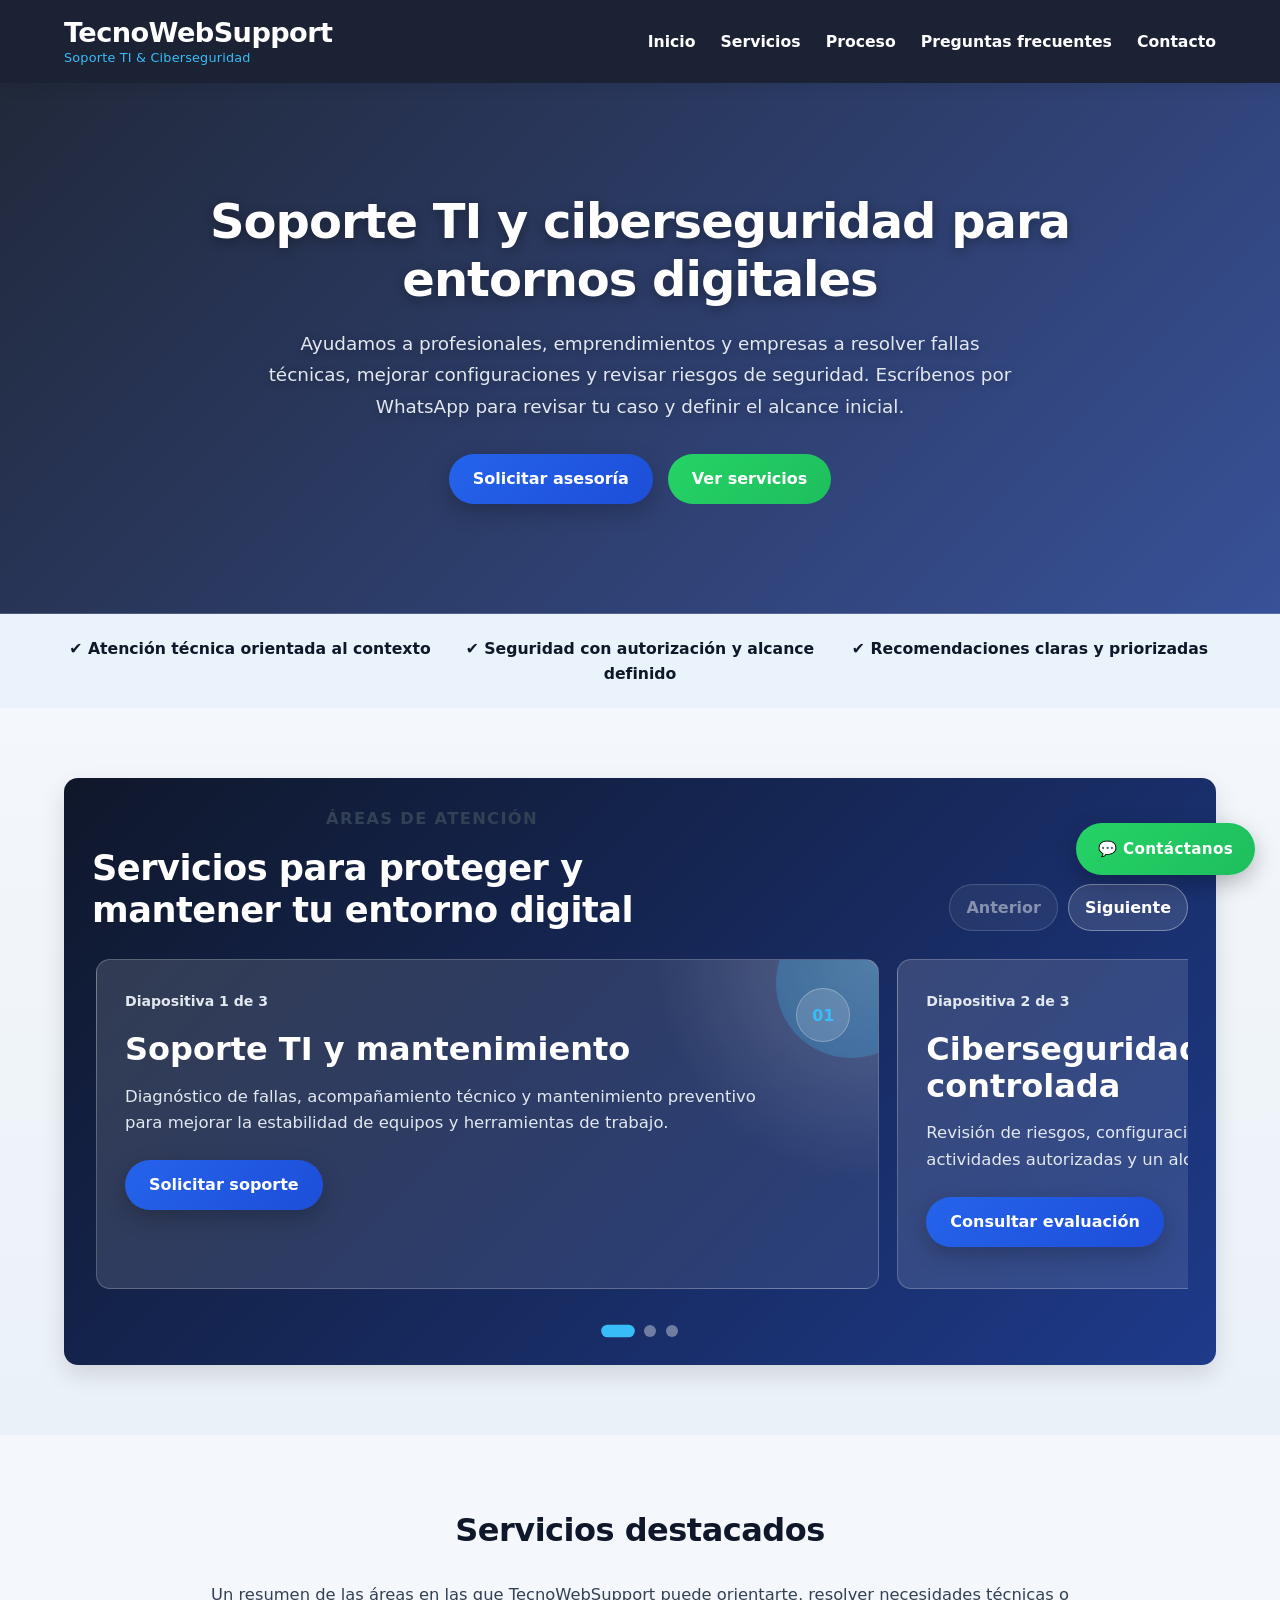
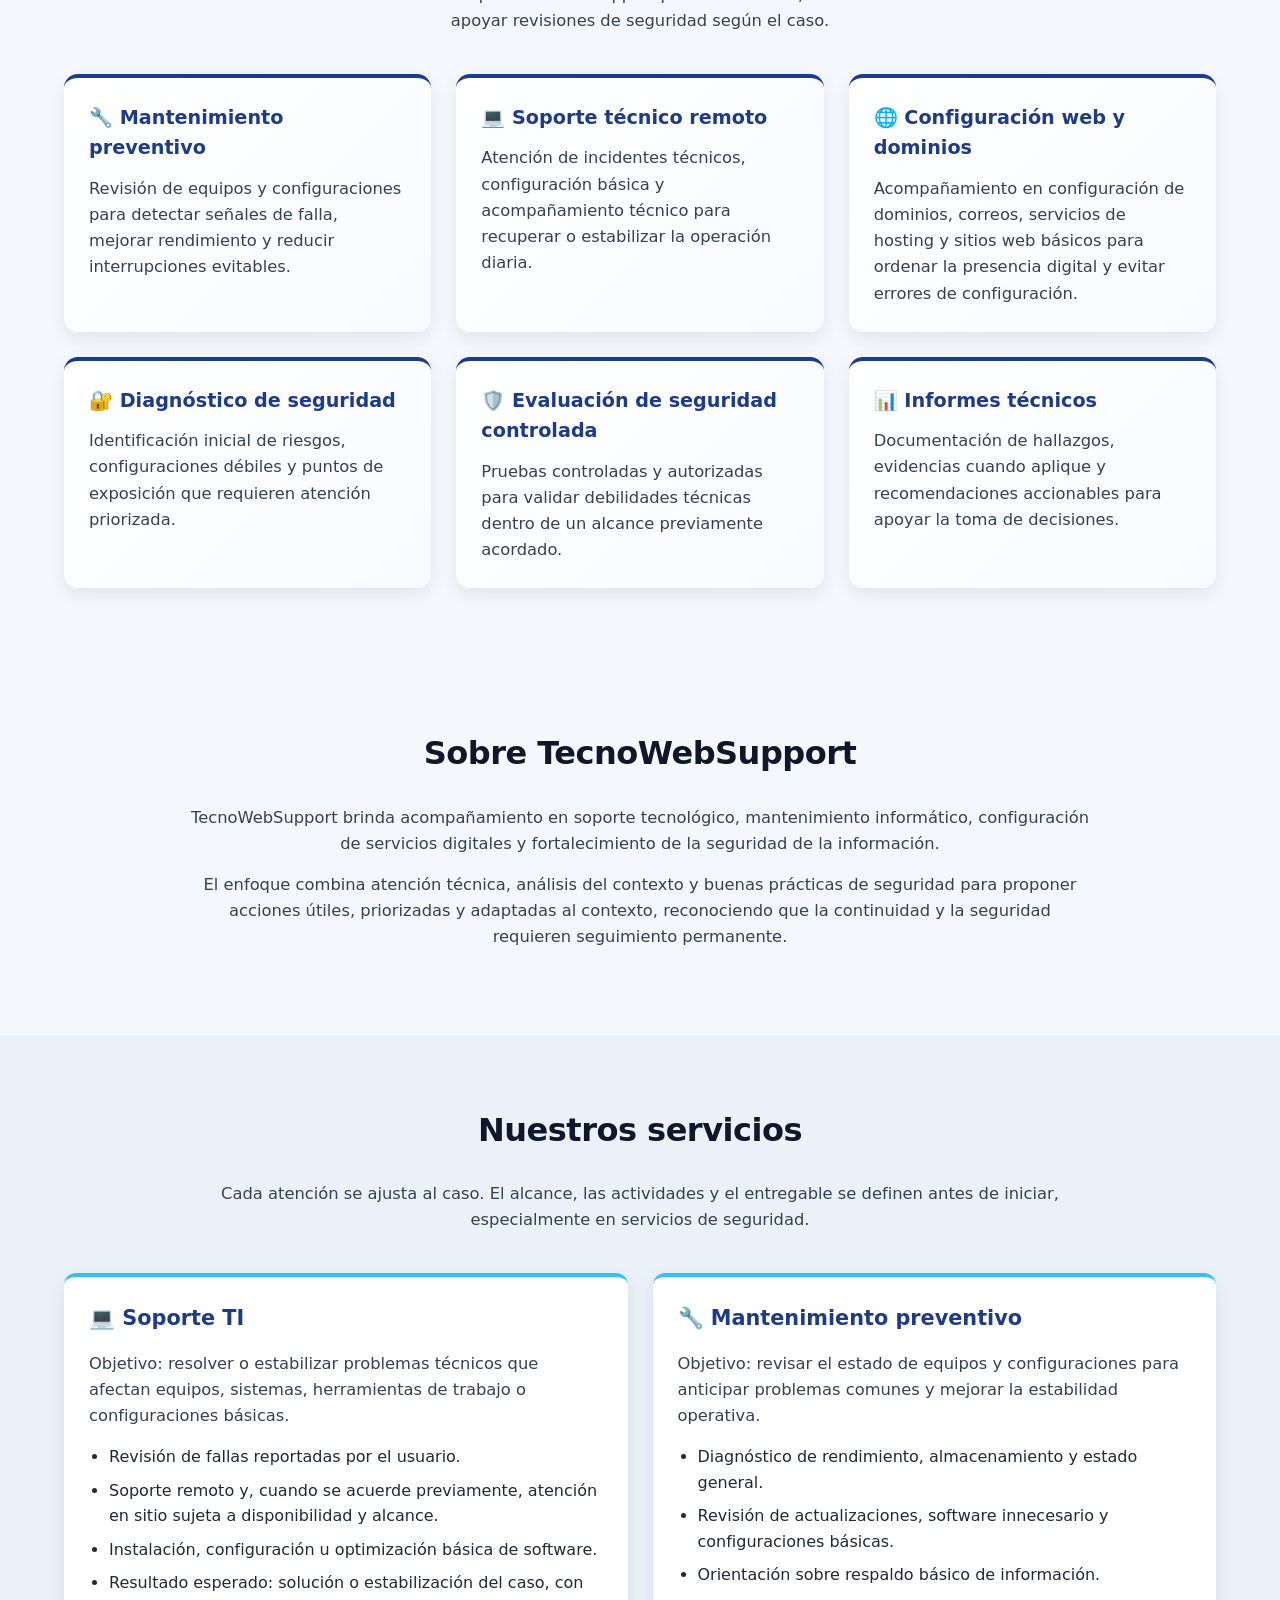
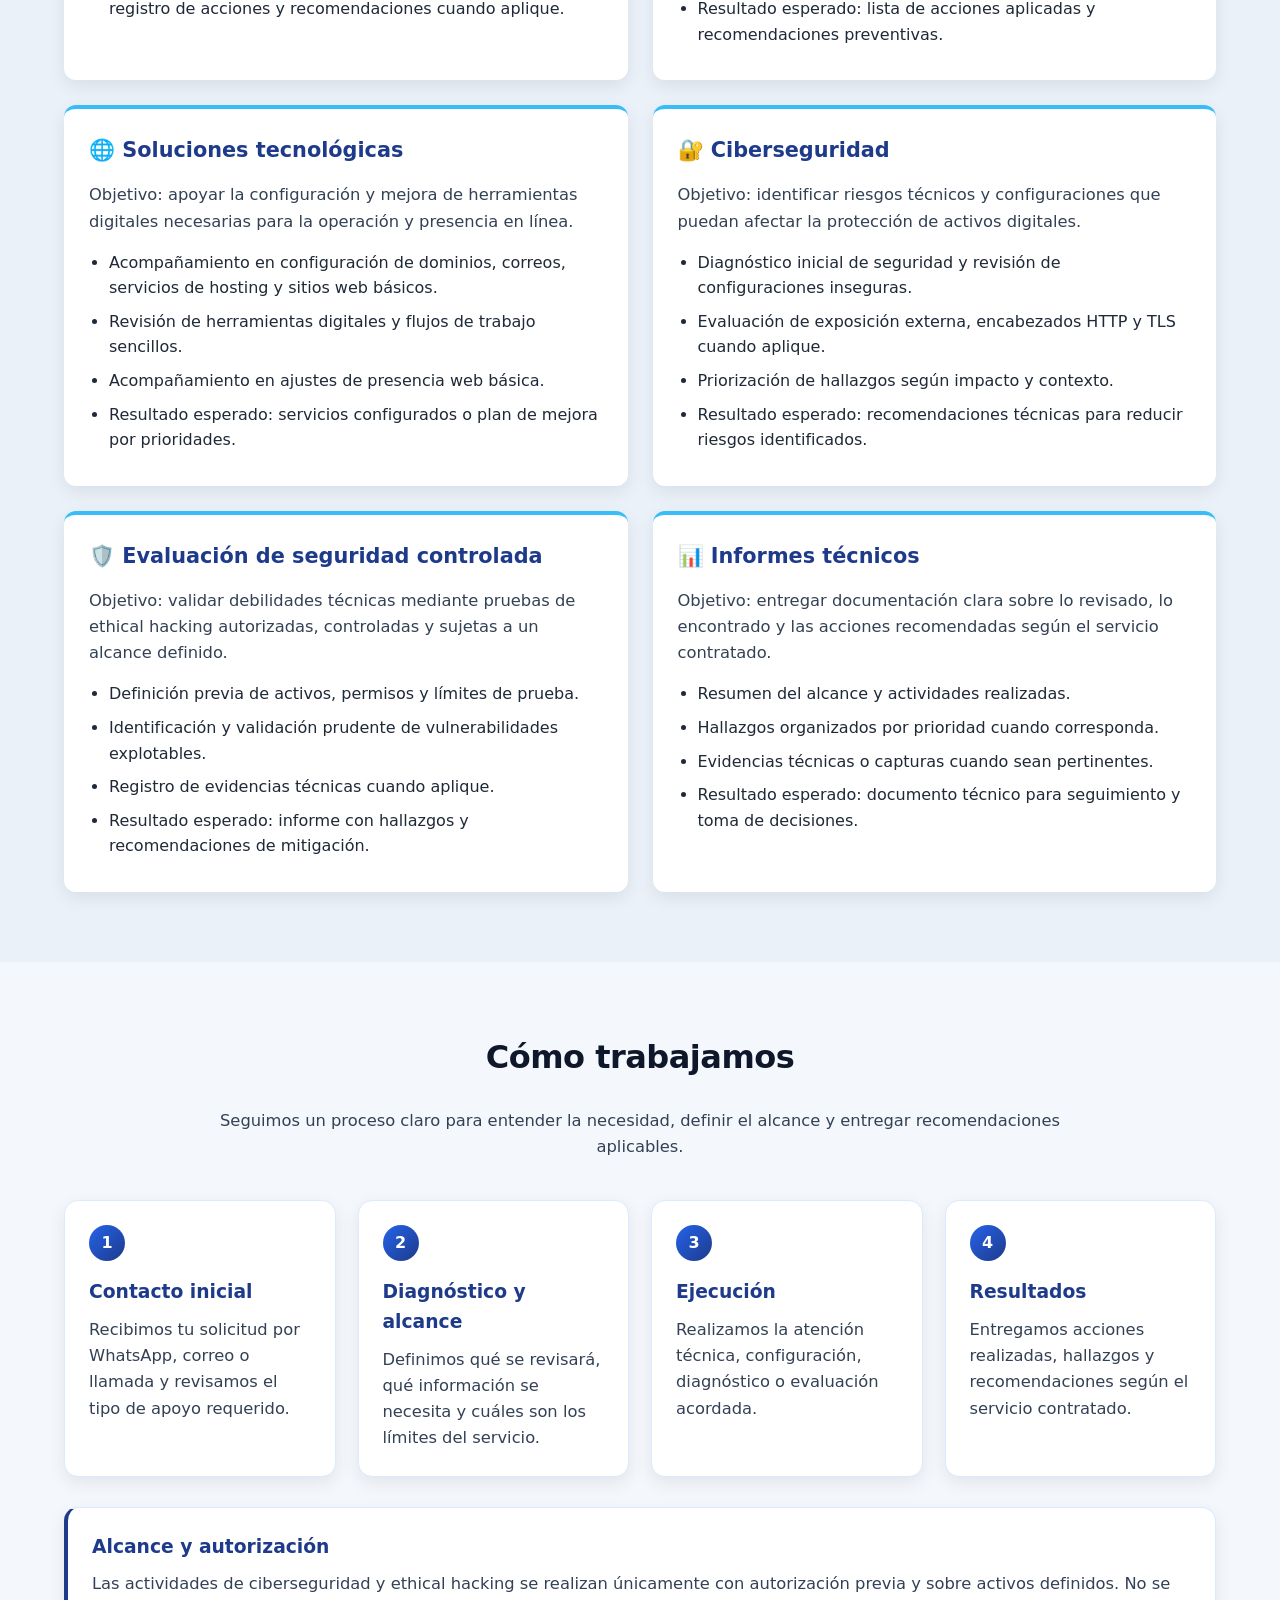
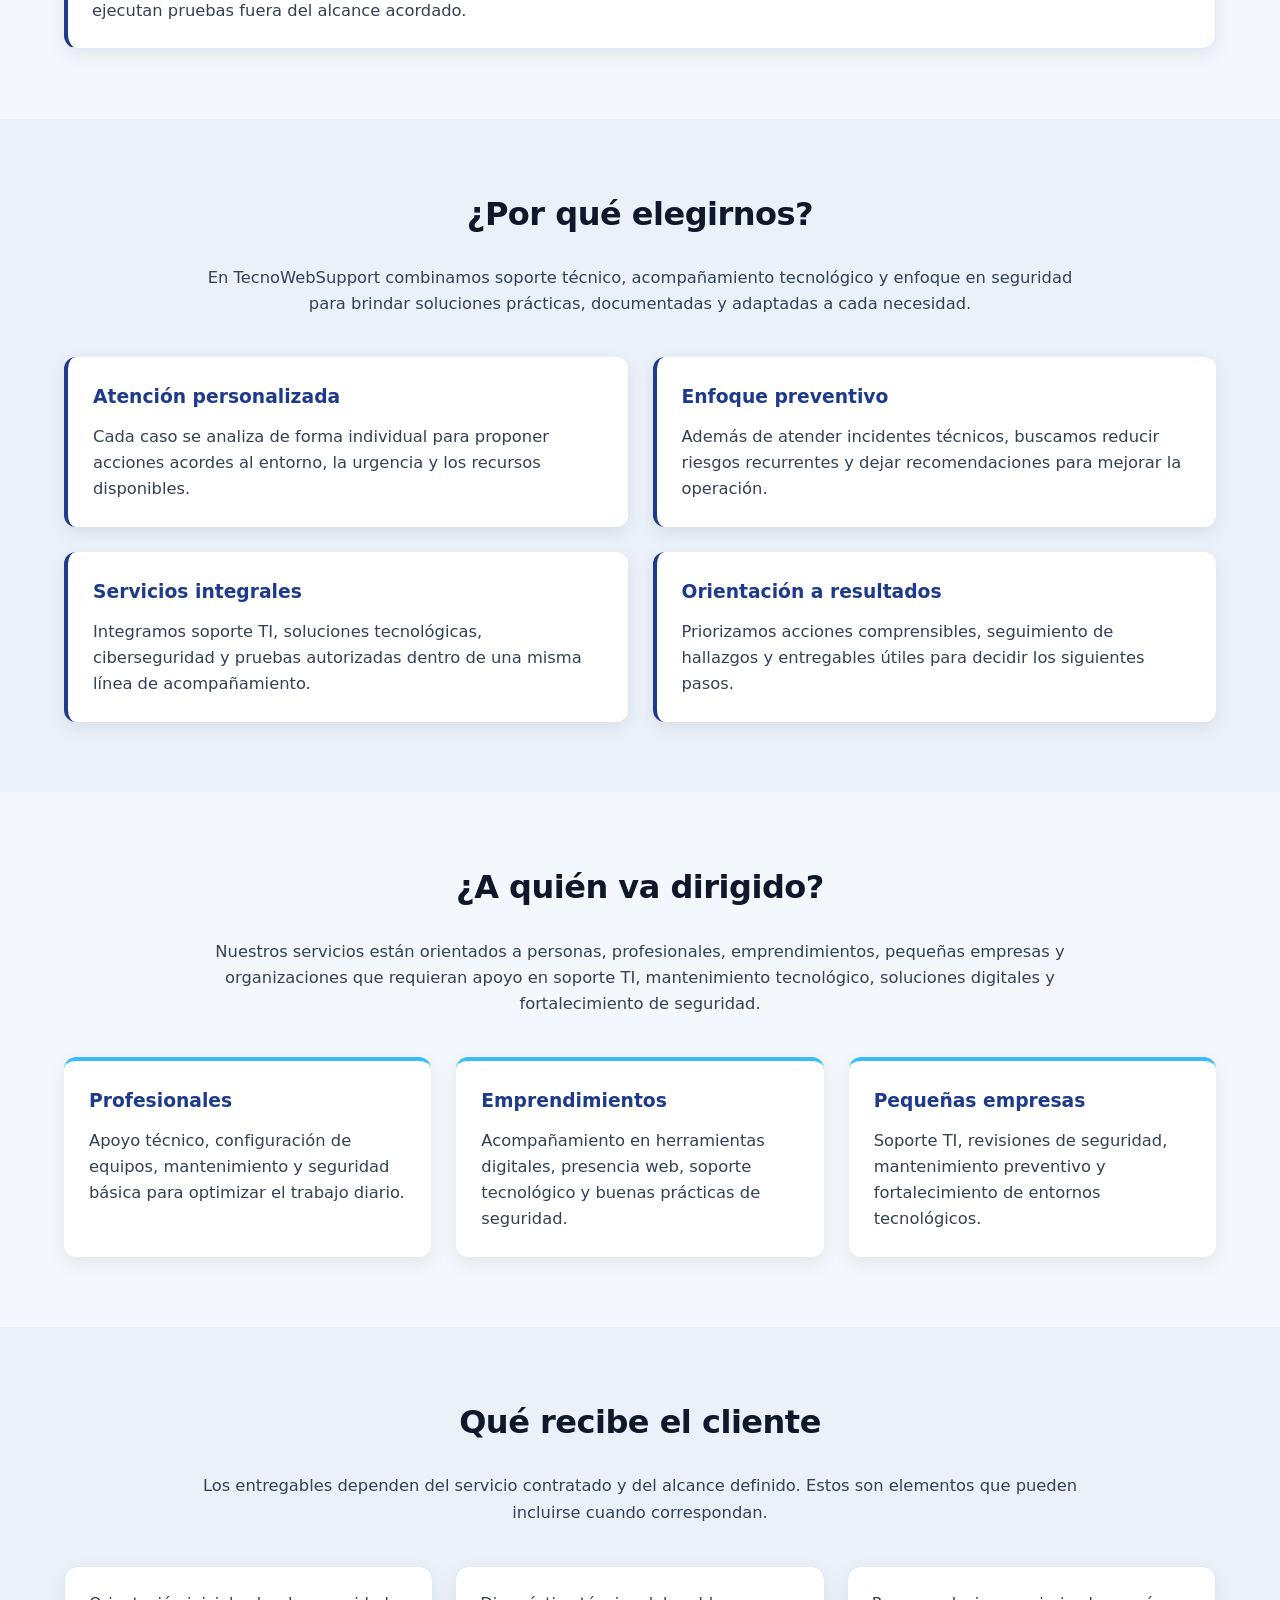
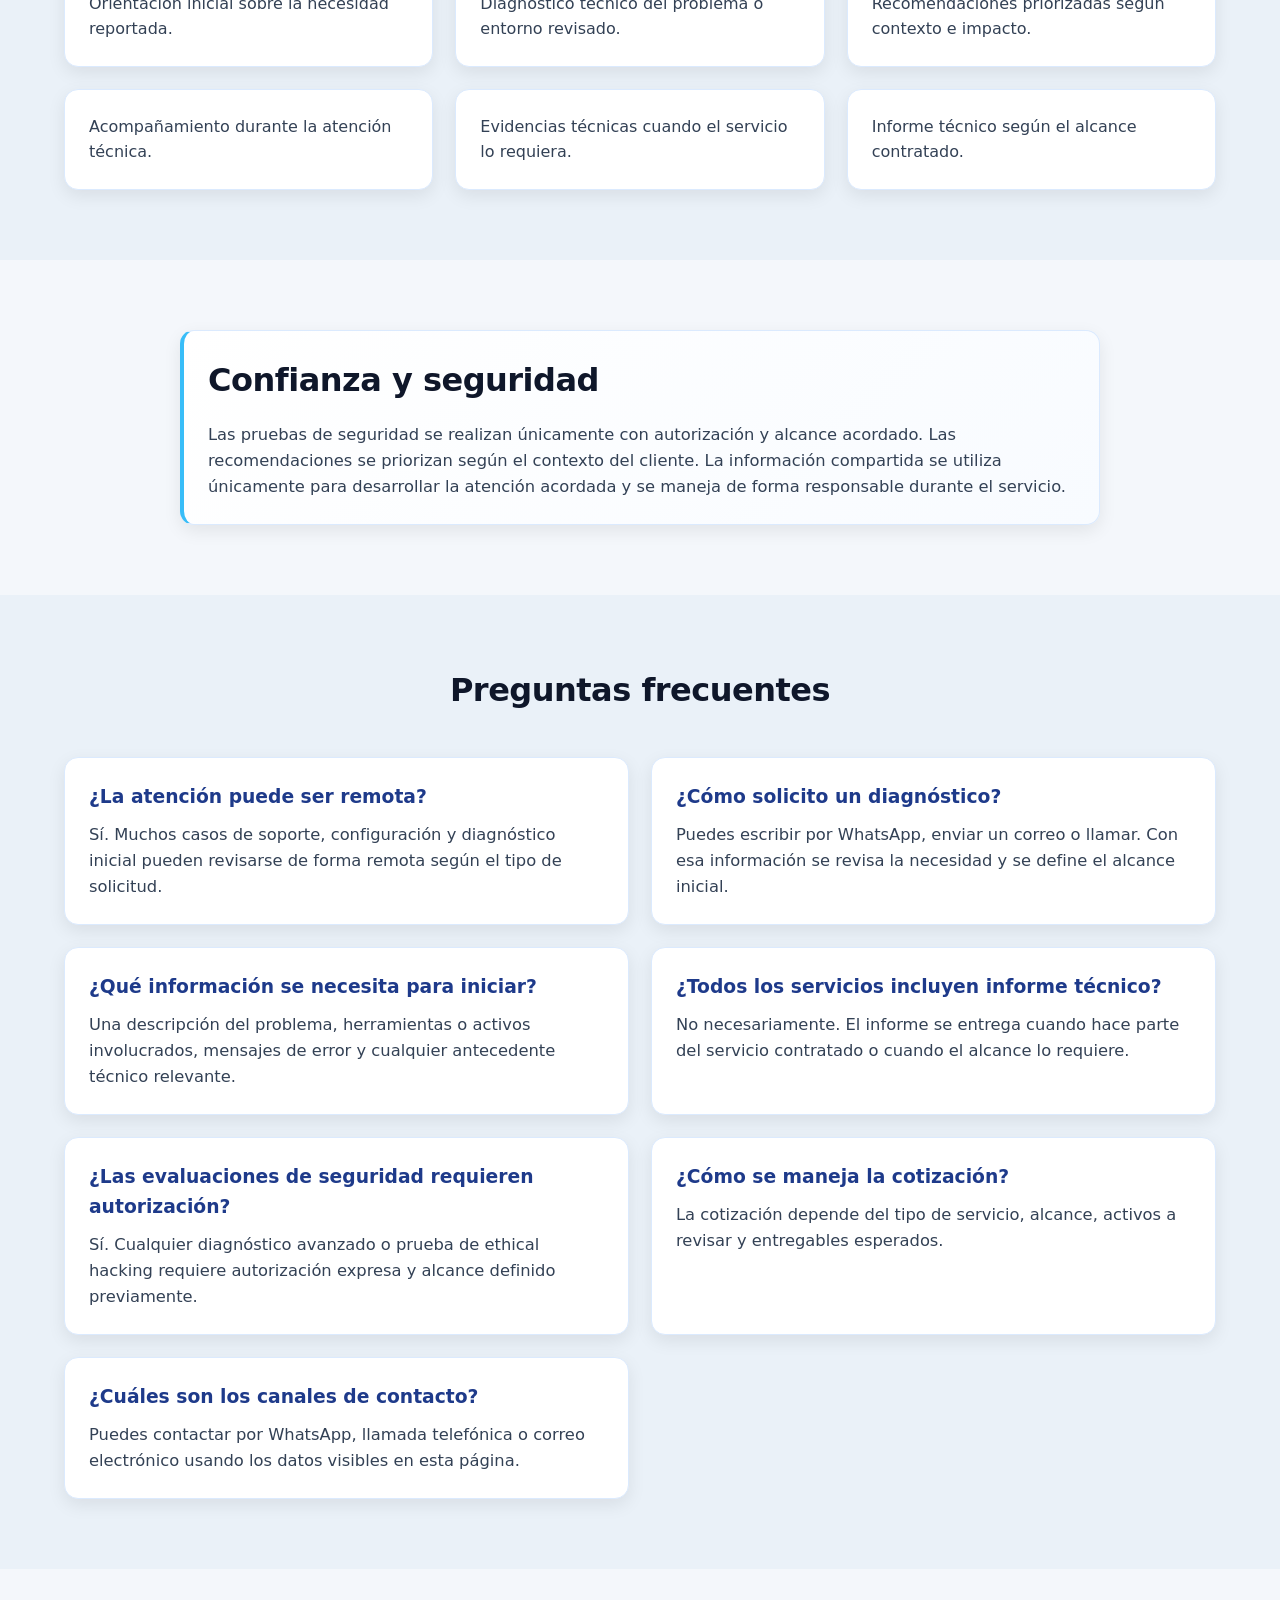
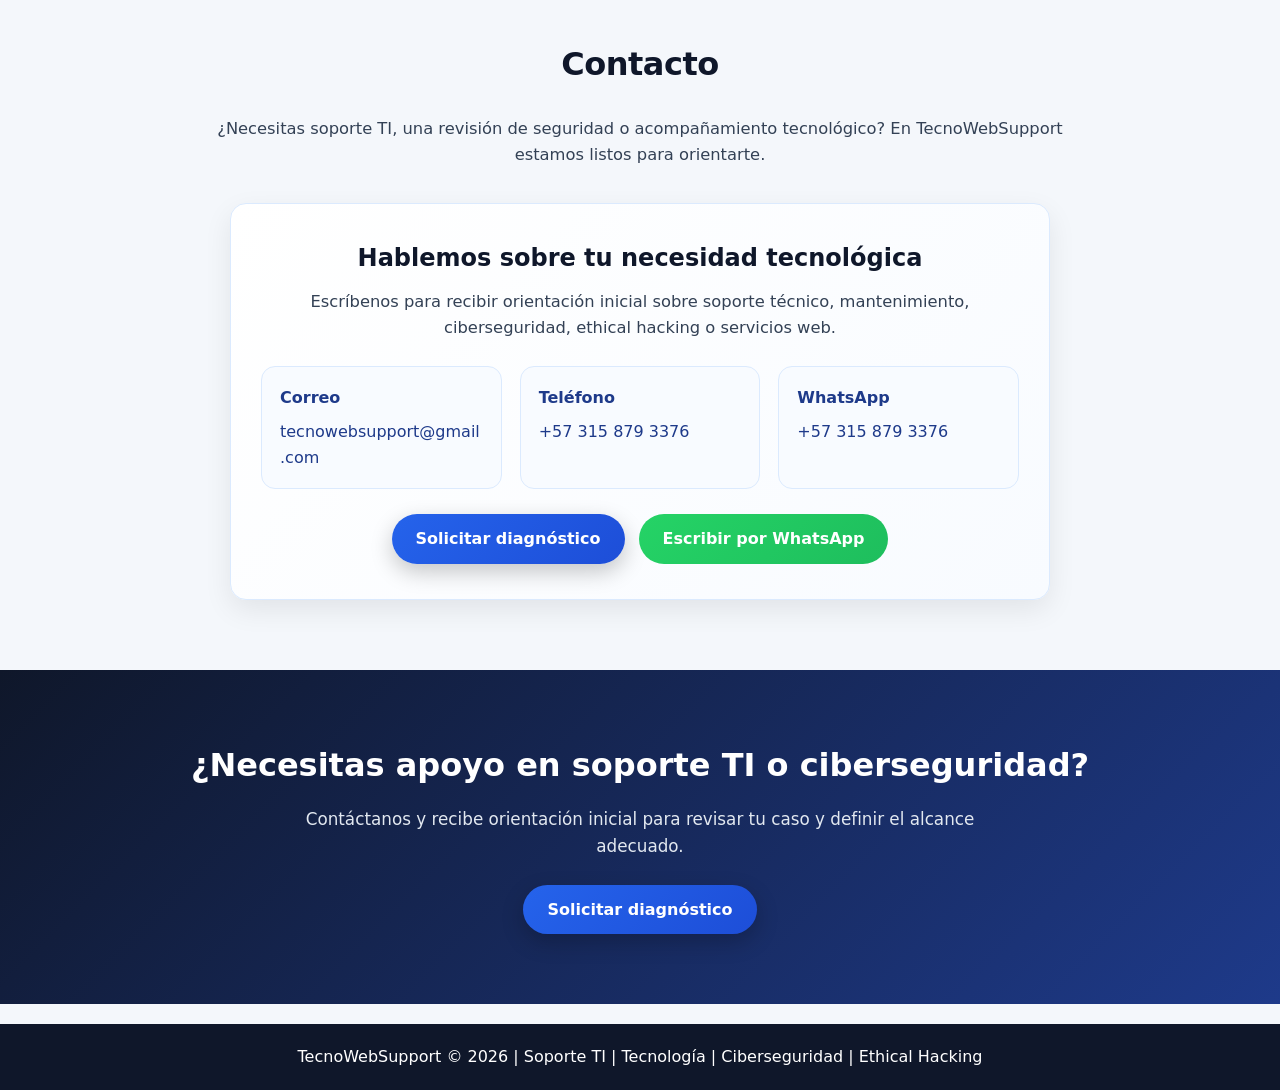
==== commit 442c9011: "Agrega carrusel accesible de servicios" ====
--- a/index.html
+++ b/index.html
@@ -66,6 +66,129 @@
       <div class="trust-item"><span aria-hidden="true">✔️</span> Atención técnica orientada al contexto</div>
       <div class="trust-item"><span aria-hidden="true">✔️</span> Seguridad con autorización y alcance definido</div>
       <div class="trust-item"><span aria-hidden="true">✔️</span> Recomendaciones claras y priorizadas</div>
+    </div>
+  </section>
+
+  <!-- Carrusel de servicios -->
+  <section class="section carousel-section" aria-label="Servicios principales de TecnoWebSupport">
+    <div class="container">
+      <div
+        class="service-carousel"
+        data-carousel
+        role="region"
+        aria-roledescription="carrusel"
+        aria-label="Carrusel de servicios principales de TecnoWebSupport"
+      >
+        <div class="carousel-heading">
+          <div>
+            <p class="carousel-kicker">Áreas de atención</p>
+            <h2>Servicios para proteger y mantener tu entorno digital</h2>
+          </div>
+          <div class="carousel-controls" role="group" aria-label="Controles del carrusel">
+            <button
+              class="carousel-control"
+              type="button"
+              data-carousel-prev
+              aria-label="Mostrar diapositiva anterior del carrusel"
+            >
+              Anterior
+            </button>
+            <button
+              class="carousel-control"
+              type="button"
+              data-carousel-next
+              aria-label="Mostrar diapositiva siguiente del carrusel"
+            >
+              Siguiente
+            </button>
+          </div>
+        </div>
+
+        <div
+          class="carousel-track"
+          data-carousel-track
+          tabindex="0"
+          aria-label="Diapositivas de servicios. Usa las flechas izquierda y derecha para navegar."
+        >
+          <article
+            class="carousel-slide carousel-slide-support"
+            role="group"
+            aria-roledescription="diapositiva"
+            aria-label="Diapositiva 1 de 3"
+          >
+            <span class="slide-position">Diapositiva 1 de 3</span>
+            <div class="slide-icon" aria-hidden="true">01</div>
+            <h3>Soporte TI y mantenimiento</h3>
+            <p>
+              Diagnóstico de fallas, acompañamiento técnico y mantenimiento preventivo
+              para mejorar la estabilidad de equipos y herramientas de trabajo.
+            </p>
+            <a
+              class="btn btn-primary"
+              href="https://wa.me/573158793376?text=Hola%2C%20quiero%20solicitar%20soporte%20TI%20y%20mantenimiento%20con%20TecnoWebSupport."
+              target="_blank"
+              rel="noopener noreferrer"
+              aria-label="Solicitar soporte TI y mantenimiento a TecnoWebSupport por WhatsApp"
+            >
+              Solicitar soporte
+            </a>
+          </article>
+
+          <article
+            class="carousel-slide carousel-slide-security"
+            role="group"
+            aria-roledescription="diapositiva"
+            aria-label="Diapositiva 2 de 3"
+          >
+            <span class="slide-position">Diapositiva 2 de 3</span>
+            <div class="slide-icon" aria-hidden="true">02</div>
+            <h3>Ciberseguridad y evaluación controlada</h3>
+            <p>
+              Revisión de riesgos, configuraciones y exposición tecnológica mediante
+              actividades autorizadas y un alcance previamente definido.
+            </p>
+            <a
+              class="btn btn-primary"
+              href="https://wa.me/573158793376?text=Hola%2C%20quiero%20consultar%20una%20evaluaci%C3%B3n%20de%20seguridad%20controlada%20con%20TecnoWebSupport."
+              target="_blank"
+              rel="noopener noreferrer"
+              aria-label="Consultar evaluación de seguridad controlada a TecnoWebSupport por WhatsApp"
+            >
+              Consultar evaluación
+            </a>
+          </article>
+
+          <article
+            class="carousel-slide carousel-slide-web"
+            role="group"
+            aria-roledescription="diapositiva"
+            aria-label="Diapositiva 3 de 3"
+          >
+            <span class="slide-position">Diapositiva 3 de 3</span>
+            <div class="slide-icon" aria-hidden="true">03</div>
+            <h3>Soluciones web e informes técnicos</h3>
+            <p>
+              Acompañamiento en dominios, correos, sitios web básicos y documentación
+              técnica para apoyar decisiones y mejoras.
+            </p>
+            <a
+              class="btn btn-primary"
+              href="https://wa.me/573158793376?text=Hola%2C%20quiero%20solicitar%20informaci%C3%B3n%20sobre%20soluciones%20web%20e%20informes%20t%C3%A9cnicos%20de%20TecnoWebSupport."
+              target="_blank"
+              rel="noopener noreferrer"
+              aria-label="Solicitar información sobre soluciones web e informes técnicos a TecnoWebSupport por WhatsApp"
+            >
+              Solicitar información
+            </a>
+          </article>
+        </div>
+
+        <div class="carousel-indicators" role="group" aria-label="Seleccionar diapositiva del carrusel">
+          <button type="button" class="carousel-dot" data-carousel-dot="0" aria-label="Ir a la diapositiva 1 de 3: Soporte TI y mantenimiento" aria-current="true"></button>
+          <button type="button" class="carousel-dot" data-carousel-dot="1" aria-label="Ir a la diapositiva 2 de 3: Ciberseguridad y evaluación controlada"></button>
+          <button type="button" class="carousel-dot" data-carousel-dot="2" aria-label="Ir a la diapositiva 3 de 3: Soluciones web e informes técnicos"></button>
+        </div>
+      </div>
     </div>
   </section>
 
@@ -566,6 +689,8 @@
     </div>
   </section>
 
+  <script src="script.js" defer></script>
+
   <!-- Pie de página -->
   <footer class="footer">
     <div class="container">
--- a/styles.css
+++ b/styles.css
@@ -107,6 +107,9 @@
 
   a:focus-visible,
   .btn:focus-visible,
+  .carousel-control:focus-visible,
+  .carousel-dot:focus-visible,
+  .carousel-track:focus-visible,
   .whatsapp-float:focus-visible {
     outline: 3px solid var(--color-surface);
     outline-offset: 3px;
@@ -540,6 +543,201 @@
     font-size: 0.98rem;
   }
   
+/* Carrusel de servicios */
+  .carousel-section {
+    background: linear-gradient(180deg, var(--color-page), #eaf1f8);
+    overflow-x: clip;
+  }
+
+  .service-carousel {
+    background: linear-gradient(135deg, var(--color-heading), var(--color-brand));
+    border-radius: var(--radius-lg);
+    box-shadow: var(--shadow-hover);
+    color: var(--color-surface);
+    overflow: hidden;
+    padding: 28px;
+  }
+
+  .carousel-heading {
+    align-items: flex-end;
+    display: flex;
+    gap: 20px;
+    justify-content: space-between;
+    margin-bottom: 24px;
+  }
+
+  .carousel-kicker {
+    color: var(--color-accent);
+    font-size: 0.9rem;
+    font-weight: 700;
+    letter-spacing: 0.08em;
+    margin: 0 0 8px 0;
+    max-width: none;
+    text-align: left;
+    text-transform: uppercase;
+  }
+
+  .carousel-heading h2 {
+    color: var(--color-surface);
+    font-size: clamp(1.6rem, 3vw, 2.2rem);
+    line-height: 1.2;
+    margin: 0;
+    max-width: 680px;
+    text-align: left;
+  }
+
+  .carousel-controls {
+    display: none;
+    flex-wrap: wrap;
+    gap: 10px;
+    justify-content: flex-end;
+  }
+
+  .carousel-enhanced .carousel-controls {
+    display: flex;
+  }
+
+  .carousel-control,
+  .carousel-dot {
+    border: 0;
+    cursor: pointer;
+    font: inherit;
+  }
+
+  .carousel-control {
+    background: rgba(255, 255, 255, 0.12);
+    border: 1px solid rgba(255, 255, 255, 0.35);
+    border-radius: var(--radius-xl);
+    color: var(--color-surface);
+    font-weight: 700;
+    padding: 10px 16px;
+    transition: background-color var(--transition-fast), transform var(--transition-fast);
+  }
+
+  .carousel-control:hover:not(:disabled) {
+    background: rgba(255, 255, 255, 0.2);
+    transform: translateY(-2px);
+  }
+
+  .carousel-control:disabled {
+    cursor: not-allowed;
+    opacity: 0.48;
+  }
+
+  .carousel-track {
+    display: grid;
+    gap: 18px;
+    grid-auto-columns: minmax(72%, 1fr);
+    grid-auto-flow: column;
+    overflow-x: auto;
+    overscroll-behavior-inline: contain;
+    padding: 4px 4px 18px;
+    scroll-padding-inline: 4px;
+    scroll-snap-type: inline mandatory;
+    scrollbar-width: thin;
+  }
+
+  .carousel-slide {
+    background:
+      radial-gradient(circle at top right, rgba(255, 255, 255, 0.22), transparent 14rem),
+      linear-gradient(135deg, rgba(255, 255, 255, 0.14), rgba(255, 255, 255, 0.07));
+    border: 1px solid rgba(255, 255, 255, 0.22);
+    border-radius: var(--radius-lg);
+    min-height: 330px;
+    overflow: hidden;
+    padding: 28px;
+    position: relative;
+    scroll-snap-align: start;
+  }
+
+  .carousel-slide::before {
+    border-radius: 999px;
+    content: "";
+    height: 150px;
+    position: absolute;
+    right: -48px;
+    top: -52px;
+    width: 150px;
+  }
+
+  .carousel-slide-support::before {
+    background: rgba(56, 189, 248, 0.25);
+  }
+
+  .carousel-slide-security::before {
+    background: rgba(37, 99, 235, 0.28);
+  }
+
+  .carousel-slide-web::before {
+    background: rgba(37, 211, 102, 0.22);
+  }
+
+  .slide-position {
+    color: var(--color-light-text);
+    display: inline-block;
+    font-size: 0.88rem;
+    font-weight: 700;
+    margin-bottom: 18px;
+  }
+
+  .slide-icon {
+    align-items: center;
+    background: rgba(255, 255, 255, 0.14);
+    border: 1px solid rgba(255, 255, 255, 0.26);
+    border-radius: 999px;
+    color: var(--color-accent);
+    display: inline-flex;
+    font-weight: 800;
+    height: 54px;
+    justify-content: center;
+    position: absolute;
+    right: 28px;
+    top: 28px;
+    width: 54px;
+  }
+
+  .carousel-slide h3 {
+    color: var(--color-surface);
+    font-size: clamp(1.45rem, 3vw, 2rem);
+    line-height: 1.15;
+    margin-bottom: 16px;
+    max-width: 620px;
+    padding-right: 72px;
+  }
+
+  .carousel-slide p {
+    color: var(--color-light-text);
+    font-size: 1.03rem;
+    margin: 0 0 24px 0;
+    max-width: 640px;
+    text-align: left;
+  }
+
+  .carousel-indicators {
+    display: none;
+    gap: 10px;
+    justify-content: center;
+    margin-top: 18px;
+  }
+
+  .carousel-enhanced .carousel-indicators {
+    display: flex;
+  }
+
+  .carousel-dot {
+    background: rgba(255, 255, 255, 0.38);
+    border-radius: 999px;
+    height: 12px;
+    transition: background-color var(--transition-fast), transform var(--transition-fast), width var(--transition-fast);
+    width: 12px;
+  }
+
+  .carousel-dot[aria-current="true"] {
+    background: var(--color-accent);
+    transform: scale(1.05);
+    width: 32px;
+  }
+
 /* Llamado a la acción final */
   .cta-final {
     background: linear-gradient(135deg, var(--color-heading), var(--color-brand));
@@ -692,6 +890,23 @@
       grid-template-columns: 1fr;
     }
 
+    .service-carousel {
+      padding: 22px;
+    }
+
+    .carousel-heading {
+      align-items: stretch;
+      flex-direction: column;
+    }
+
+    .carousel-enhanced .carousel-controls {
+      justify-content: flex-start;
+    }
+
+    .carousel-track {
+      grid-auto-columns: minmax(86%, 1fr);
+    }
+
     .contact-details {
       grid-template-columns: 1fr;
     }
@@ -738,6 +953,47 @@
     .contact-actions {
       align-items: center;
       flex-direction: column;
+    }
+
+    .carousel-section {
+      padding-left: 0;
+      padding-right: 0;
+    }
+
+    .service-carousel {
+      padding: 18px;
+    }
+
+    .carousel-heading h2 {
+      font-size: 1.45rem;
+    }
+
+    .carousel-enhanced .carousel-controls {
+      display: grid;
+      grid-template-columns: repeat(2, minmax(0, 1fr));
+    }
+
+    .carousel-control {
+      padding: 10px 12px;
+      text-align: center;
+    }
+
+    .carousel-track {
+      grid-auto-columns: 100%;
+    }
+
+    .carousel-slide {
+      min-height: 360px;
+      padding: 24px;
+    }
+
+    .carousel-slide h3 {
+      padding-right: 0;
+    }
+
+    .slide-icon {
+      position: static;
+      margin-bottom: 14px;
     }
 
     .whatsapp-float {
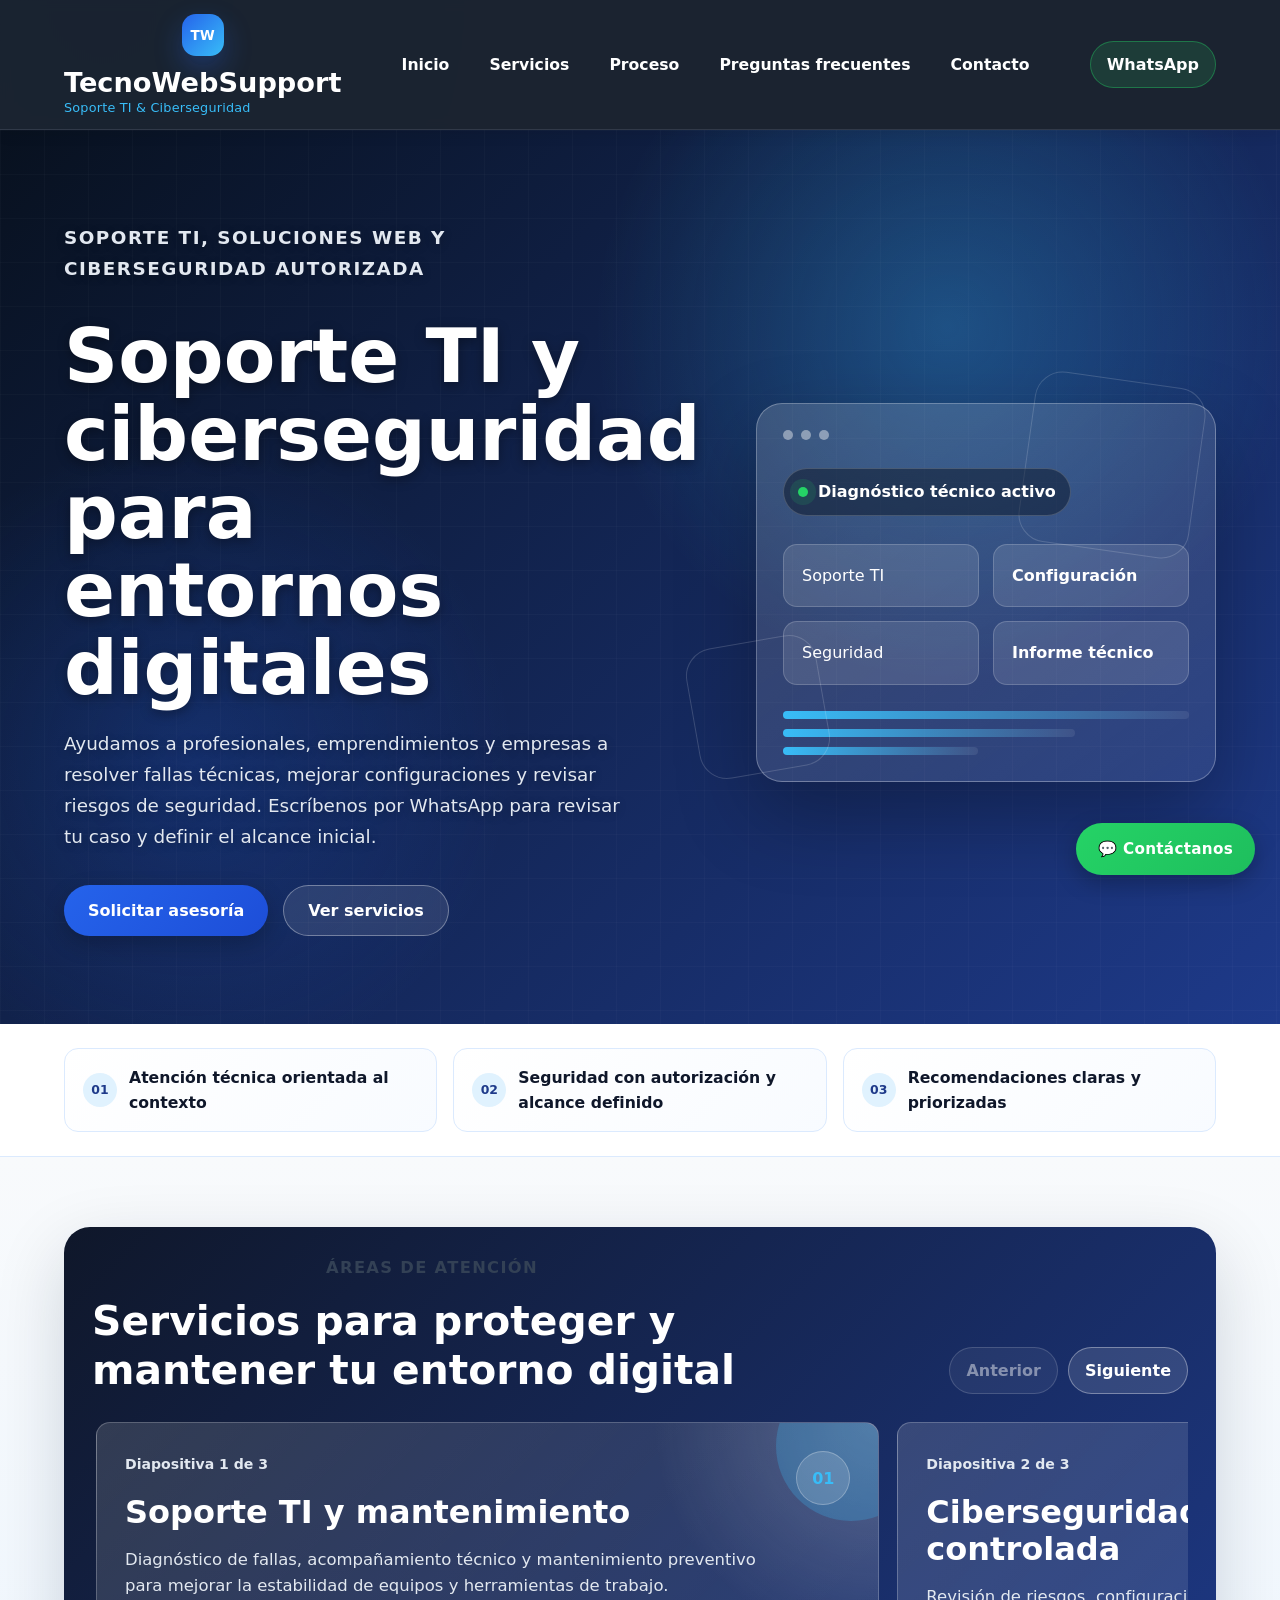
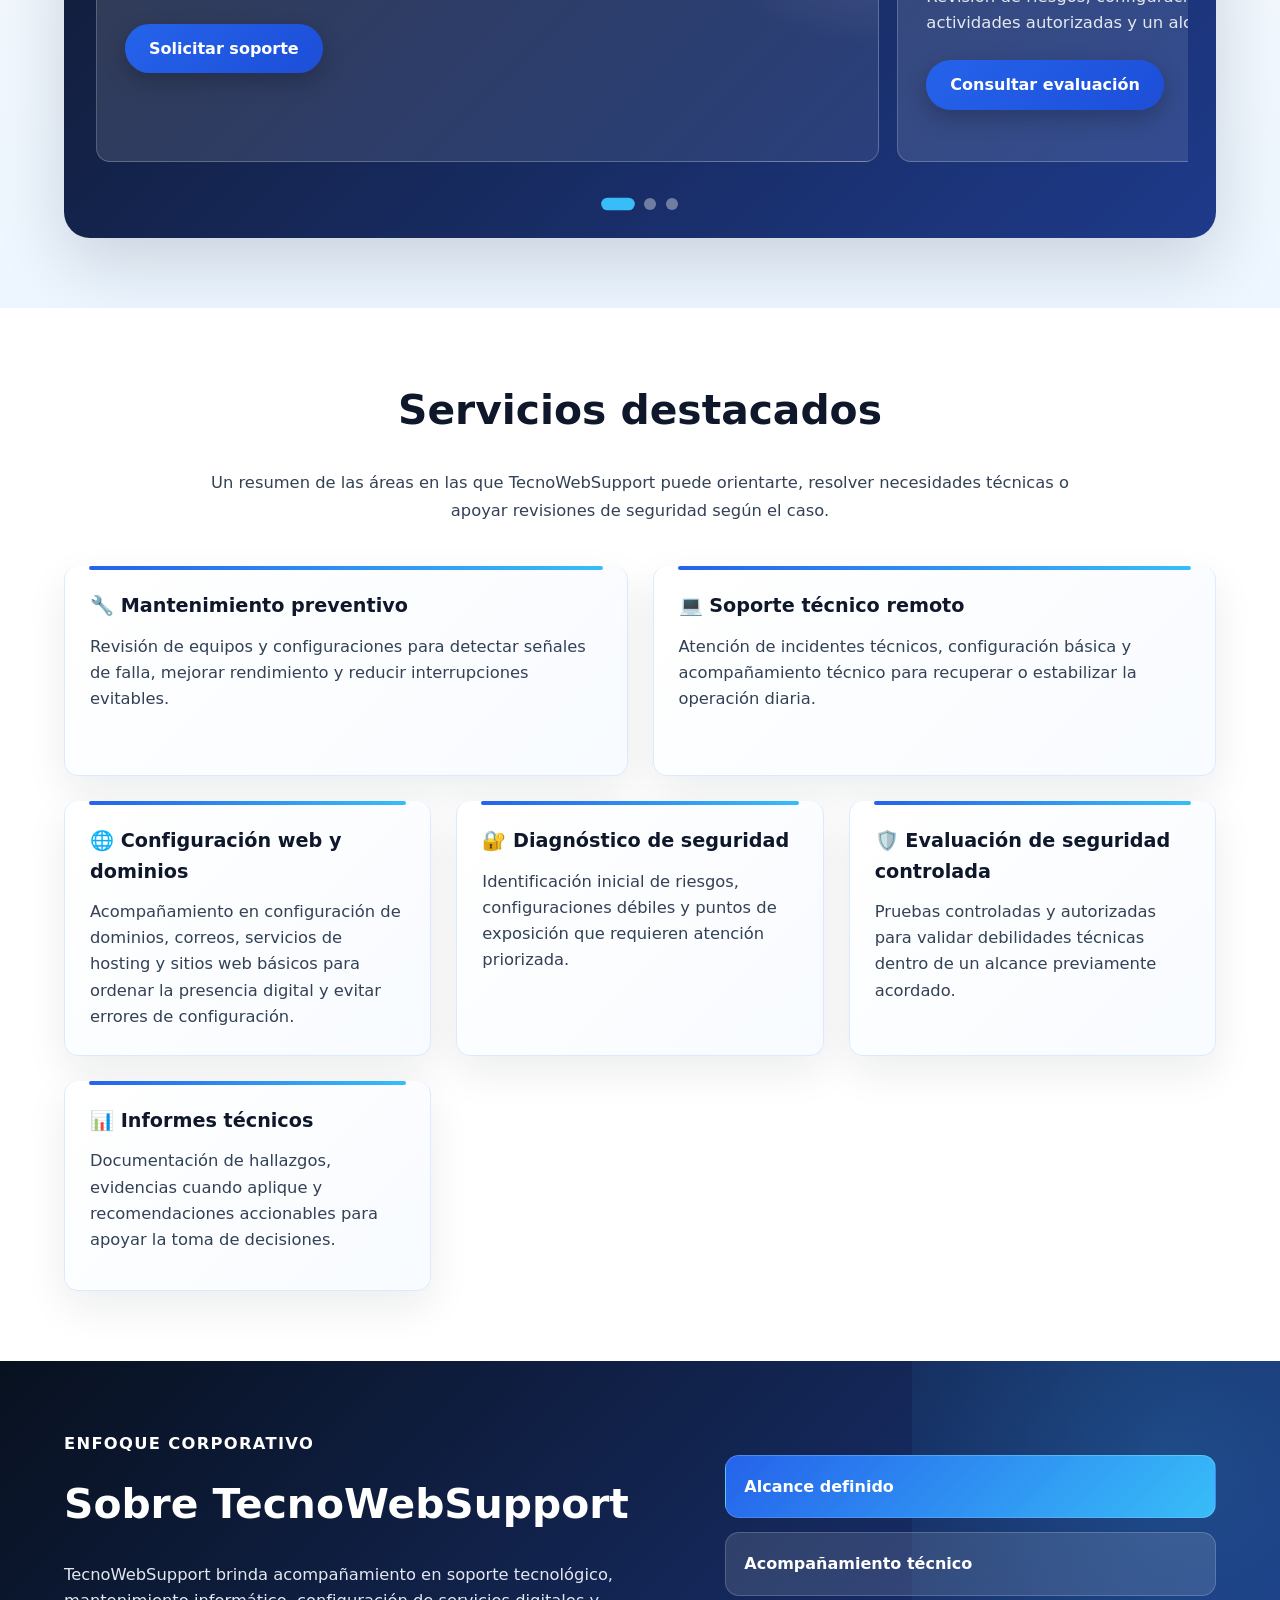
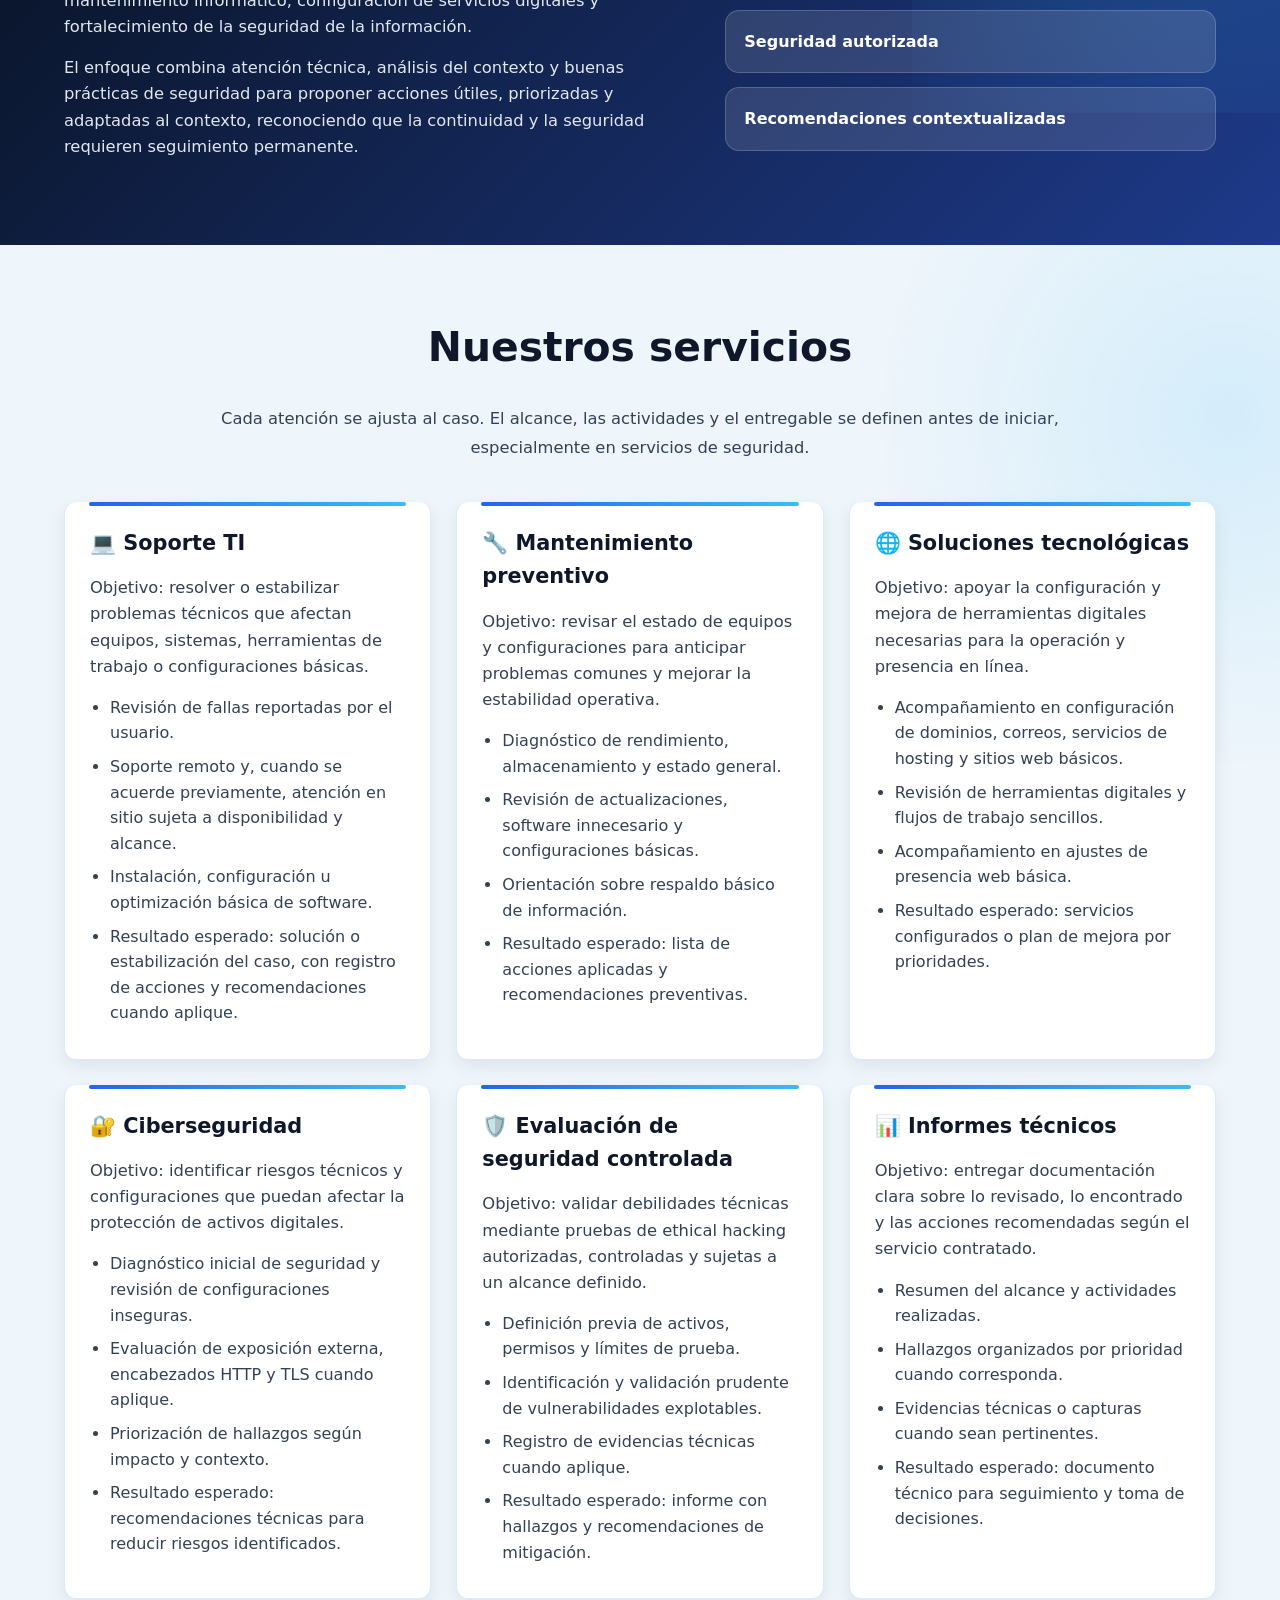
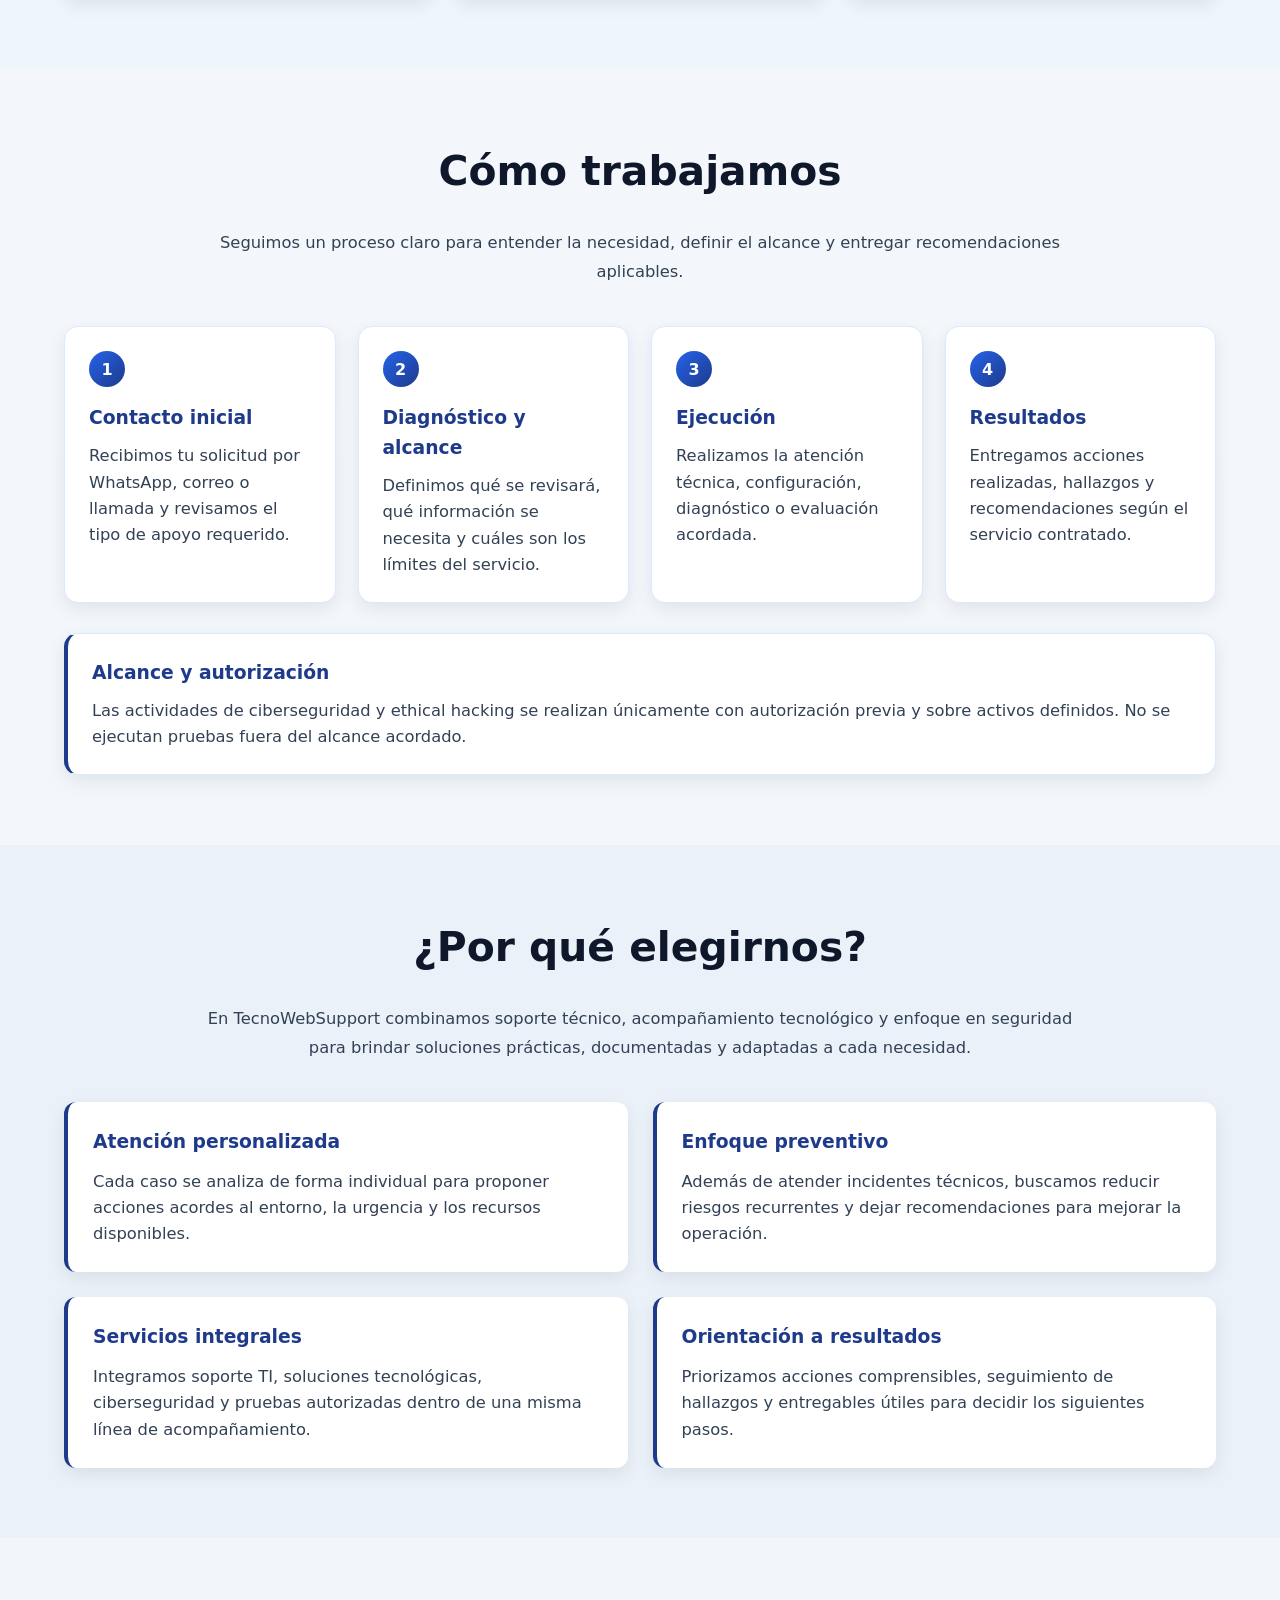
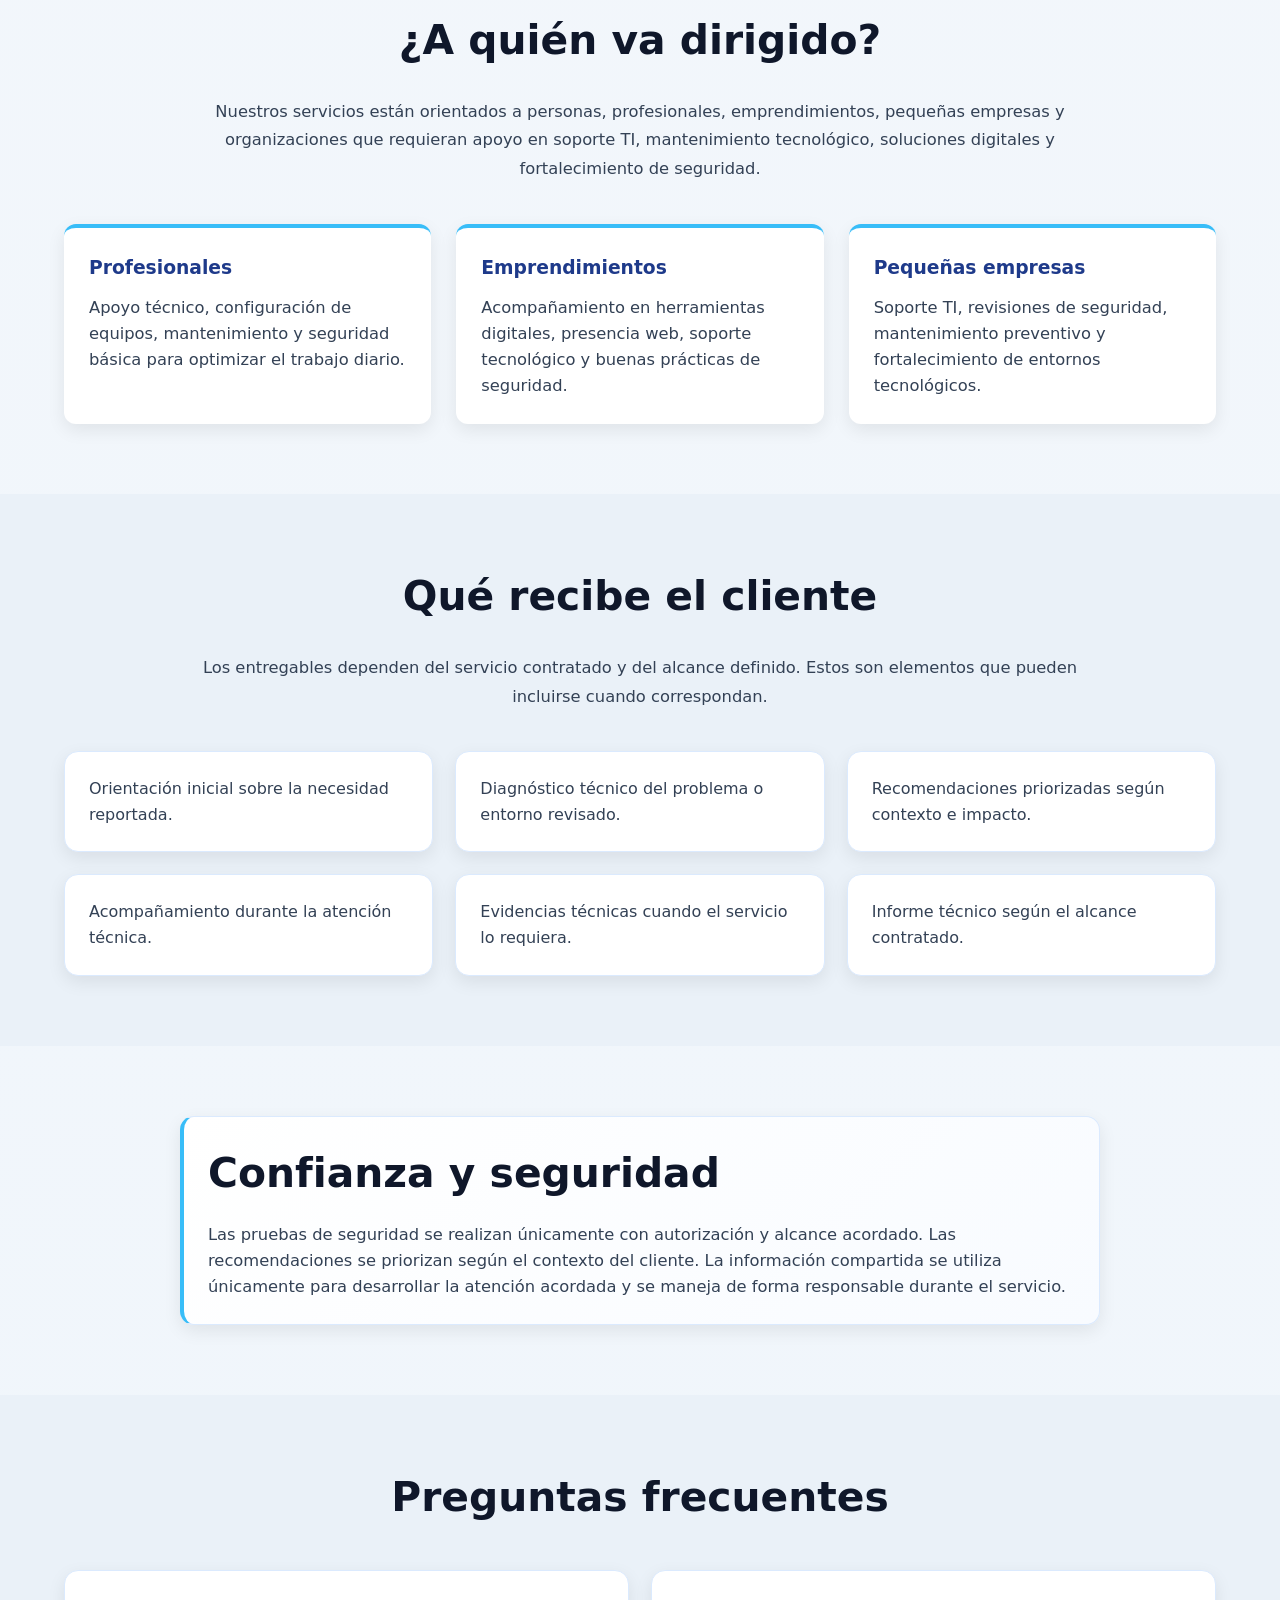
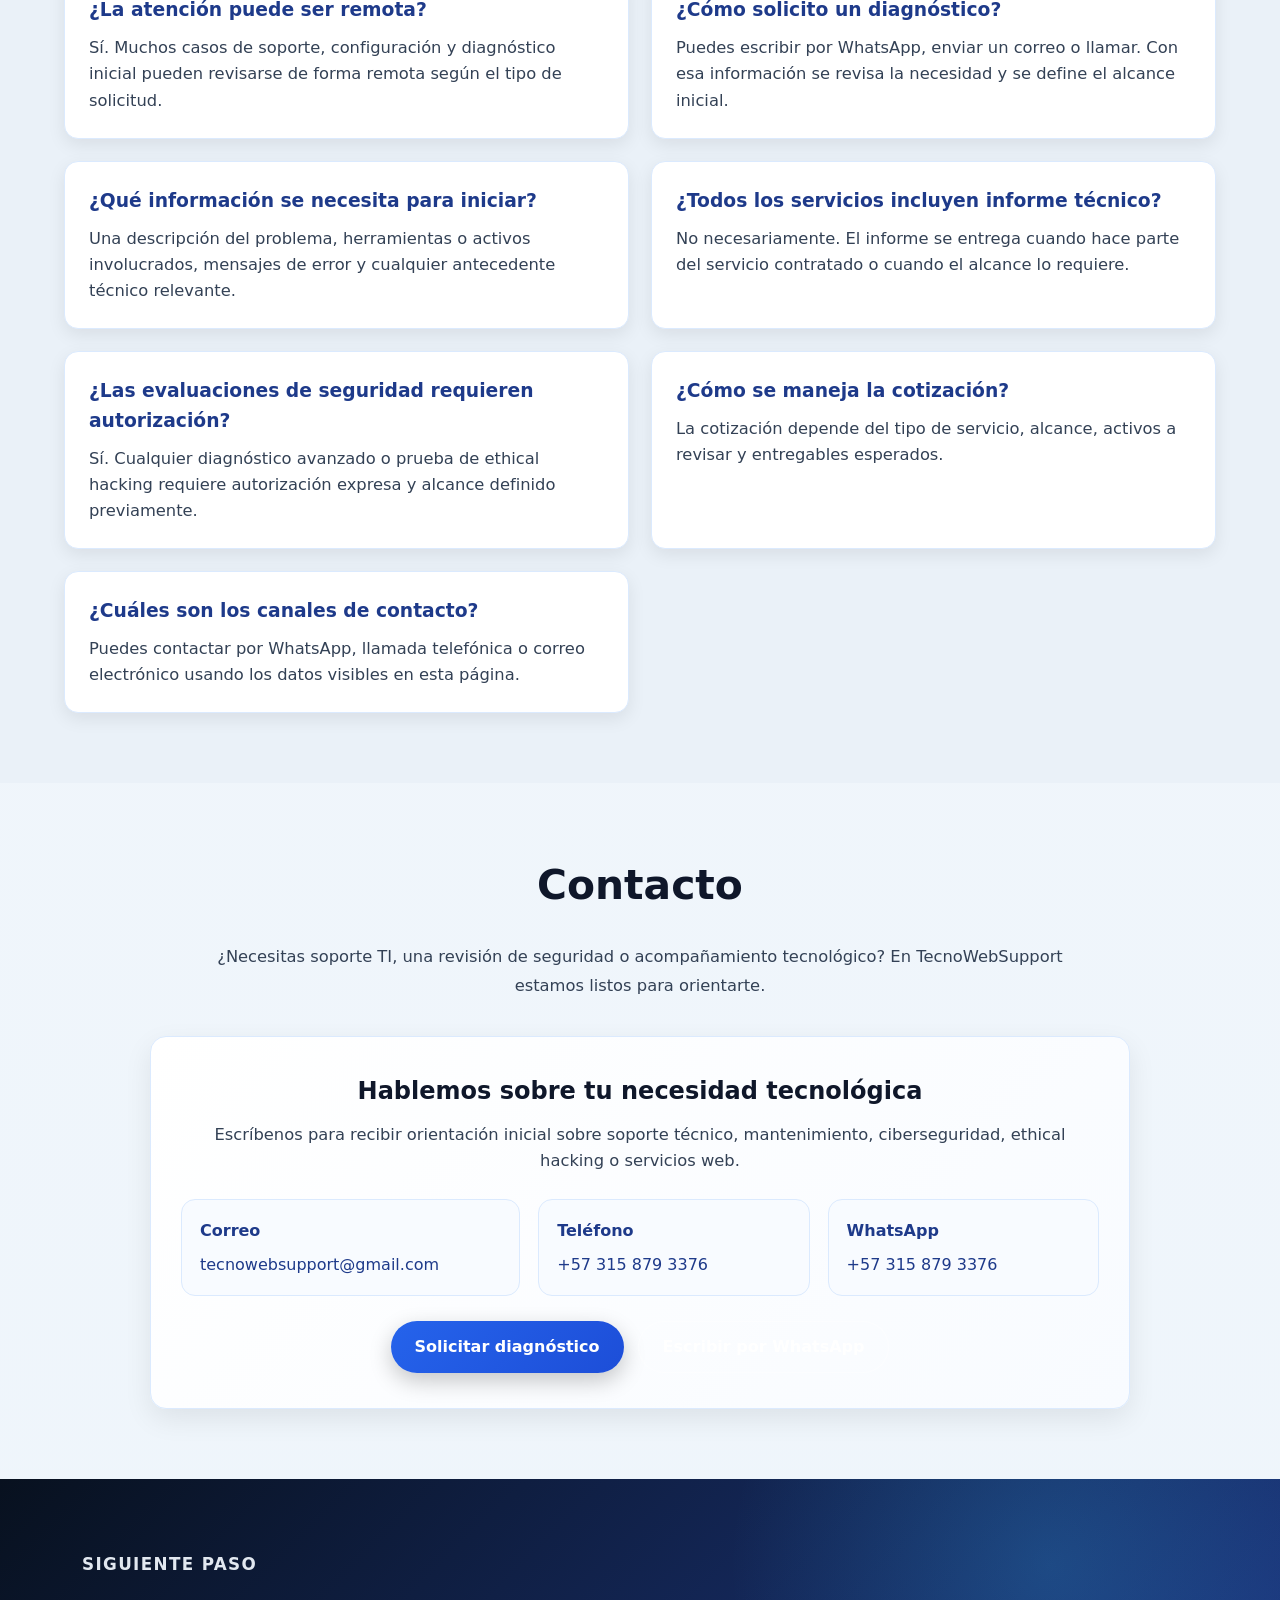
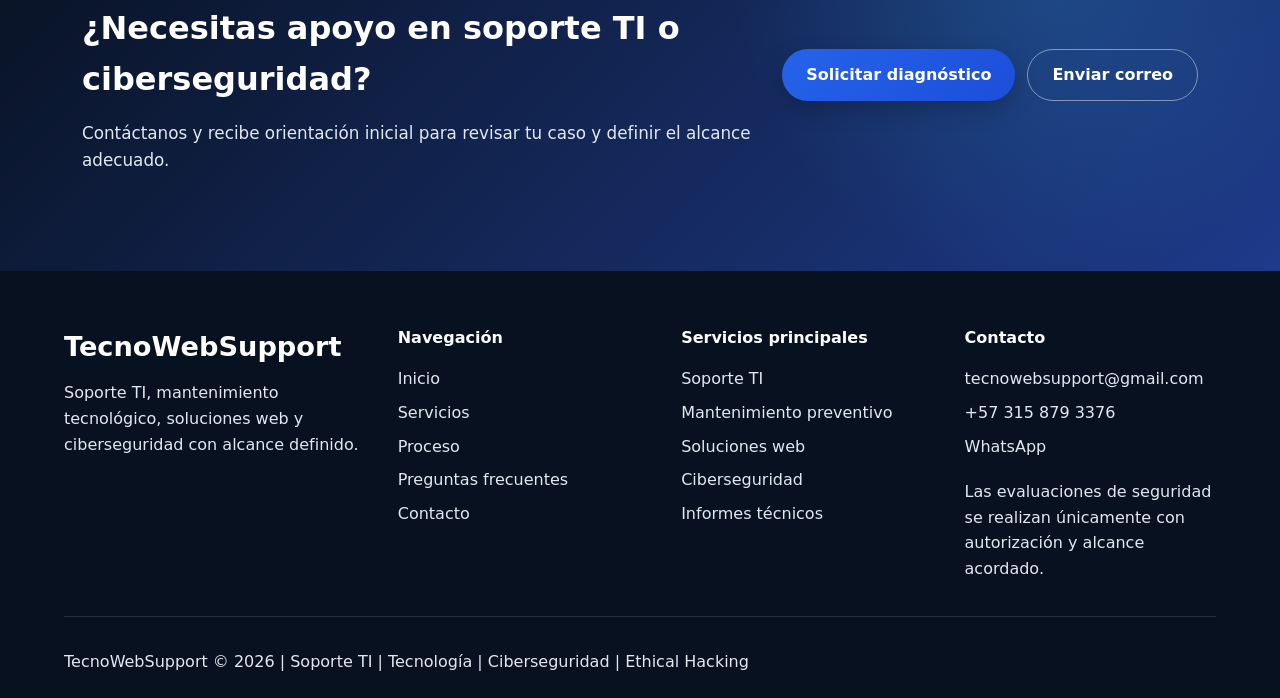
==== commit 80e8b66f: "Crea prototipo corporativo inicial" ====
--- a/index.html
+++ b/index.html
@@ -20,10 +20,13 @@
   <!-- Encabezado -->
   <header class="header">
     <div class="container nav-container">
-        <div class="logo">
-            <span class="logo-main">TecnoWebSupport</span>
-            <span class="logo-sub">Soporte TI & Ciberseguridad</span>
-        </div>
+      <a class="logo" href="#inicio" aria-label="Ir al inicio de TecnoWebSupport">
+        <span class="logo-mark" aria-hidden="true">TW</span>
+        <span class="logo-copy">
+          <span class="logo-main">TecnoWebSupport</span>
+          <span class="logo-sub">Soporte TI & Ciberseguridad</span>
+        </span>
+      </a>
 
       <nav class="nav" aria-label="Navegación principal">
         <a href="#inicio">Inicio</a>
@@ -32,40 +35,68 @@
         <a href="#faq">Preguntas frecuentes</a>
         <a href="#contacto">Contacto</a>
       </nav>
+
+      <a
+        class="header-cta"
+        href="https://wa.me/573158793376?text=Hola%2C%20quiero%20solicitar%20informaci%C3%B3n%20sobre%20los%20servicios%20de%20TecnoWebSupport."
+        target="_blank"
+        rel="noopener noreferrer"
+        aria-label="Contactar a TecnoWebSupport por WhatsApp"
+      >
+        WhatsApp
+      </a>
     </div>
   </header>
 
+  <main>
   <!-- Sección principal -->
   <section id="inicio" class="hero">
-    <div class="container hero-content">
-      <h1>Soporte TI y ciberseguridad para entornos digitales</h1>
-      <p>
-        Ayudamos a profesionales, emprendimientos y empresas a resolver
-        fallas técnicas, mejorar configuraciones y revisar riesgos de seguridad.
-        Escríbenos por WhatsApp para revisar tu caso y definir el alcance inicial.
-      </p>
-
-      <div class="hero-buttons">
-        <a
-          href="https://wa.me/573158793376?text=Hola%2C%20quiero%20solicitar%20informaci%C3%B3n%20sobre%20los%20servicios%20de%20TecnoWebSupport."
-          class="btn btn-primary"
-          target="_blank"
-          rel="noopener noreferrer"
-          aria-label="Solicitar asesoría a TecnoWebSupport por WhatsApp"
-        >
-          Solicitar asesoría
-        </a>
-        <a href="#servicios" class="btn btn-secondary">Ver servicios</a>
+    <div class="container hero-layout">
+      <div class="hero-content">
+        <p class="hero-eyebrow">Soporte TI, soluciones web y ciberseguridad autorizada</p>
+        <h1>Soporte TI y ciberseguridad para entornos digitales</h1>
+        <p>
+          Ayudamos a profesionales, emprendimientos y empresas a resolver
+          fallas técnicas, mejorar configuraciones y revisar riesgos de seguridad.
+          Escríbenos por WhatsApp para revisar tu caso y definir el alcance inicial.
+        </p>
+
+        <div class="hero-buttons">
+          <a
+            href="https://wa.me/573158793376?text=Hola%2C%20quiero%20solicitar%20informaci%C3%B3n%20sobre%20los%20servicios%20de%20TecnoWebSupport."
+            class="btn btn-primary"
+            target="_blank"
+            rel="noopener noreferrer"
+            aria-label="Solicitar asesoría a TecnoWebSupport por WhatsApp"
+          >
+            Solicitar asesoría
+          </a>
+          <a href="#servicios" class="btn btn-secondary">Ver servicios</a>
+        </div>
+      </div>
+
+      <div class="hero-visual" aria-hidden="true">
+        <div class="tech-panel">
+          <div class="panel-topline"><span></span><span></span><span></span></div>
+          <div class="panel-status"><span class="status-dot"></span>Diagnóstico técnico activo</div>
+          <div class="panel-grid">
+            <span>Soporte TI</span>
+            <strong>Configuración</strong>
+            <span>Seguridad</span>
+            <strong>Informe técnico</strong>
+          </div>
+          <div class="signal-stack"><span></span><span></span><span></span></div>
+        </div>
       </div>
     </div>
   </section>
 
   <!-- Franja de confianza -->
-   <section class="trust-bar">
+  <section class="trust-bar" aria-label="Principios de atención de TecnoWebSupport">
     <div class="container trust-items">
-      <div class="trust-item"><span aria-hidden="true">✔️</span> Atención técnica orientada al contexto</div>
-      <div class="trust-item"><span aria-hidden="true">✔️</span> Seguridad con autorización y alcance definido</div>
-      <div class="trust-item"><span aria-hidden="true">✔️</span> Recomendaciones claras y priorizadas</div>
+      <div class="trust-item"><span class="trust-icon" aria-hidden="true">01</span> Atención técnica orientada al contexto</div>
+      <div class="trust-item"><span class="trust-icon" aria-hidden="true">02</span> Seguridad con autorización y alcance definido</div>
+      <div class="trust-item"><span class="trust-icon" aria-hidden="true">03</span> Recomendaciones claras y priorizadas</div>
     </div>
   </section>
 
@@ -256,20 +287,29 @@
   </section>  
 
   <!-- Sobre nosotros -->
-  <section id="nosotros" class="section">
-    <div class="container">
-      <h2>Sobre TecnoWebSupport</h2>
-      <p>
-        TecnoWebSupport brinda acompañamiento en soporte tecnológico, mantenimiento
-        informático, configuración de servicios digitales y fortalecimiento de la
-        seguridad de la información.
-      </p>
-      <p>
-        El enfoque combina atención técnica, análisis del contexto y buenas
-        prácticas de seguridad para proponer acciones útiles, priorizadas y
-        adaptadas al contexto, reconociendo que la continuidad y la seguridad
-        requieren seguimiento permanente.
-      </p>
+  <section id="nosotros" class="section corporate-block">
+    <div class="container corporate-layout">
+      <div class="corporate-copy">
+        <p class="section-kicker">Enfoque corporativo</p>
+        <h2>Sobre TecnoWebSupport</h2>
+        <p>
+          TecnoWebSupport brinda acompañamiento en soporte tecnológico, mantenimiento
+          informático, configuración de servicios digitales y fortalecimiento de la
+          seguridad de la información.
+        </p>
+        <p>
+          El enfoque combina atención técnica, análisis del contexto y buenas
+          prácticas de seguridad para proponer acciones útiles, priorizadas y
+          adaptadas al contexto, reconociendo que la continuidad y la seguridad
+          requieren seguimiento permanente.
+        </p>
+      </div>
+      <div class="corporate-visual" aria-hidden="true">
+        <div class="scope-card scope-card-primary">Alcance definido</div>
+        <div class="scope-card">Acompañamiento técnico</div>
+        <div class="scope-card">Seguridad autorizada</div>
+        <div class="scope-card">Recomendaciones contextualizadas</div>
+      </div>
     </div>
   </section>
 
@@ -659,8 +699,41 @@
     </div>
   </section>
   
+  <!-- Llamado a la acción final -->
+  <section class="cta-final">
+    <div class="container cta-layout">
+      <div>
+        <p class="section-kicker">Siguiente paso</p>
+        <h2>¿Necesitas apoyo en soporte TI o ciberseguridad?</h2>
+        <p>
+          Contáctanos y recibe orientación inicial para revisar tu caso y definir el alcance adecuado.
+        </p>
+      </div>
+      <div class="cta-actions">
+        <a
+          href="https://wa.me/573158793376?text=Hola%2C%20quiero%20solicitar%20informaci%C3%B3n%20sobre%20los%20servicios%20de%20TecnoWebSupport."
+          class="btn btn-primary"
+          target="_blank"
+          rel="noopener noreferrer"
+          aria-label="Solicitar diagnóstico a TecnoWebSupport por WhatsApp"
+        >
+          Solicitar diagnóstico
+        </a>
+        <a
+          href="mailto:tecnowebsupport@gmail.com"
+          class="btn btn-outline"
+          aria-label="Enviar correo a TecnoWebSupport"
+        >
+          Enviar correo
+        </a>
+      </div>
+    </div>
+  </section>
+
+  </main>
+
   <!-- Botón flotante de WhatsApp -->
-    <a
+  <a
     href="https://wa.me/573158793376?text=Hola%2C%20quiero%20solicitar%20informaci%C3%B3n%20sobre%20los%20servicios%20de%20TecnoWebSupport."
     class="whatsapp-float"
     target="_blank"
@@ -669,33 +742,43 @@
   >
     <span aria-hidden="true">💬</span> Contáctanos
   </a>
-  
-  <!-- Llamado a la acción final -->
-   <section class="cta-final">
-    <div class="container">
-      <h2>¿Necesitas apoyo en soporte TI o ciberseguridad?</h2>
-      <p>
-        Contáctanos y recibe orientación inicial para revisar tu caso y definir el alcance adecuado.
-      </p>
-      <a
-        href="https://wa.me/573158793376?text=Hola%2C%20quiero%20solicitar%20informaci%C3%B3n%20sobre%20los%20servicios%20de%20TecnoWebSupport."
-        class="btn btn-primary"
-        target="_blank"
-        rel="noopener noreferrer"
-        aria-label="Solicitar diagnóstico a TecnoWebSupport por WhatsApp"
-      >
-        Solicitar diagnóstico
-      </a>
-    </div>
-  </section>
-
-  <script src="script.js" defer></script>
 
   <!-- Pie de página -->
   <footer class="footer">
-    <div class="container">
+    <div class="container footer-grid">
+      <div class="footer-brand">
+        <span class="logo-main">TecnoWebSupport</span>
+        <p>Soporte TI, mantenimiento tecnológico, soluciones web y ciberseguridad con alcance definido.</p>
+      </div>
+      <div class="footer-column">
+        <h2>Navegación</h2>
+        <a href="#inicio">Inicio</a>
+        <a href="#servicios">Servicios</a>
+        <a href="#proceso">Proceso</a>
+        <a href="#faq">Preguntas frecuentes</a>
+        <a href="#contacto">Contacto</a>
+      </div>
+      <div class="footer-column">
+        <h2>Servicios principales</h2>
+        <span>Soporte TI</span>
+        <span>Mantenimiento preventivo</span>
+        <span>Soluciones web</span>
+        <span>Ciberseguridad</span>
+        <span>Informes técnicos</span>
+      </div>
+      <div class="footer-column footer-contact">
+        <h2>Contacto</h2>
+        <a href="mailto:tecnowebsupport@gmail.com" aria-label="Enviar correo a TecnoWebSupport">tecnowebsupport@gmail.com</a>
+        <a href="tel:+573158793376" aria-label="Llamar a TecnoWebSupport">+57 315 879 3376</a>
+        <a href="https://wa.me/573158793376?text=Hola%2C%20quiero%20solicitar%20informaci%C3%B3n%20sobre%20los%20servicios%20de%20TecnoWebSupport." target="_blank" rel="noopener noreferrer" aria-label="Contactar a TecnoWebSupport por WhatsApp">WhatsApp</a>
+        <p>Las evaluaciones de seguridad se realizan únicamente con autorización y alcance acordado.</p>
+      </div>
+    </div>
+    <div class="container footer-bottom">
       <p>TecnoWebSupport © 2026 | Soporte TI | Tecnología | Ciberseguridad | Ethical Hacking</p>
     </div>
   </footer>
+
+  <script src="script.js" defer></script>
 </body>
 </html>
--- a/styles.css
+++ b/styles.css
@@ -26,7 +26,9 @@
   --shadow-soft: 0 6px 18px rgba(0, 0, 0, 0.08);
   --shadow-hover: 0 10px 25px rgba(0, 0, 0, 0.12);
   --transition-fast: 0.2s ease;
-  --hero-image: url("https://images.unsplash.com/photo-1550751827-4bd374c3f58b?auto=format&fit=crop&w=1600&q=80");
+  --color-deep: #08111f;
+  --color-sky-soft: #e0f2fe;
+  --shadow-corporate: 0 24px 70px rgba(15, 23, 42, 0.16);
 }
 
   html {
@@ -118,9 +120,7 @@
   
   /* Hero */
   .hero {
-    background:
-      linear-gradient(135deg, rgba(15, 23, 42, 0.92), rgba(30, 58, 138, 0.88)),
-      var(--hero-image);
+    background: linear-gradient(135deg, rgba(15, 23, 42, 0.92), rgba(30, 58, 138, 0.88));
     background-size: cover;
     background-position: center;
     background-repeat: no-repeat;
@@ -1070,3 +1070,723 @@
     justify-content: center;
     margin-top: 28px;
   }
+
+/* Ajuste ancho contacto 20260701 */
+.contact-box {
+  max-width: 980px;
+  margin-left: auto;
+  margin-right: auto;
+}
+
+.contact-details {
+  grid-template-columns: 1.25fr 1fr 1fr;
+}
+
+.contact-item {
+  min-width: 0;
+}
+
+.contact-link {
+  overflow-wrap: break-word;
+  word-break: normal;
+}
+
+@media (max-width: 1024px) {
+  .contact-details {
+    grid-template-columns: repeat(2, 1fr);
+  }
+}
+
+@media (max-width: 768px) {
+  .contact-details {
+    grid-template-columns: 1fr;
+  }
+}
+
+
+/* Rediseño corporativo inicial */
+body {
+  background:
+    radial-gradient(circle at 8% 0%, rgba(56, 189, 248, 0.12), transparent 28rem),
+    linear-gradient(180deg, #f8fafc 0%, var(--color-page) 42%, #eef5fb 100%);
+}
+
+section[id] {
+  scroll-margin-top: 112px;
+}
+
+.header {
+  background: rgba(8, 17, 31, 0.92);
+  border-bottom: 1px solid rgba(148, 163, 184, 0.18);
+  padding: 14px 0;
+}
+
+.nav-container {
+  display: grid;
+  gap: 24px;
+  grid-template-columns: auto minmax(0, 1fr) auto;
+}
+
+.logo {
+  align-items: center;
+  color: var(--color-surface);
+  display: inline-flex;
+  gap: 12px;
+  text-decoration: none;
+}
+
+.logo-mark {
+  align-items: center;
+  background: linear-gradient(135deg, var(--color-action), var(--color-accent));
+  border-radius: 14px;
+  box-shadow: 0 12px 28px rgba(37, 99, 235, 0.3);
+  color: var(--color-surface);
+  display: inline-flex;
+  font-size: 0.85rem;
+  font-weight: 800;
+  height: 42px;
+  justify-content: center;
+  letter-spacing: 0;
+  width: 42px;
+}
+
+.logo-copy {
+  display: flex;
+  flex-direction: column;
+  line-height: 1.1;
+}
+
+.logo-main {
+  letter-spacing: 0;
+}
+
+.nav {
+  align-items: center;
+  display: flex;
+  flex-wrap: wrap;
+  gap: 8px 18px;
+  justify-content: center;
+}
+
+.nav a {
+  border: 1px solid transparent;
+  border-radius: 999px;
+  margin-left: 0;
+  padding: 8px 10px;
+}
+
+.nav a:hover {
+  background: rgba(255, 255, 255, 0.08);
+  border-color: rgba(56, 189, 248, 0.35);
+}
+
+.header-cta {
+  background: rgba(37, 211, 102, 0.14);
+  border: 1px solid rgba(37, 211, 102, 0.38);
+  border-radius: 999px;
+  color: var(--color-surface);
+  font-weight: 800;
+  min-height: 44px;
+  padding: 10px 16px;
+  text-decoration: none;
+  transition: background-color var(--transition-fast), transform var(--transition-fast);
+  white-space: nowrap;
+}
+
+.header-cta:hover {
+  background: rgba(37, 211, 102, 0.24);
+  transform: translateY(-2px);
+}
+
+.hero {
+  background:
+    radial-gradient(circle at 74% 22%, rgba(56, 189, 248, 0.28), transparent 22rem),
+    radial-gradient(circle at 15% 70%, rgba(37, 99, 235, 0.22), transparent 20rem),
+    linear-gradient(135deg, var(--color-deep), var(--color-brand));
+  overflow: hidden;
+  padding: 92px 0 88px;
+  position: relative;
+  text-align: left;
+}
+
+.hero::before {
+  background-image:
+    linear-gradient(rgba(255, 255, 255, 0.06) 1px, transparent 1px),
+    linear-gradient(90deg, rgba(255, 255, 255, 0.06) 1px, transparent 1px);
+  background-size: 44px 44px;
+  content: "";
+  inset: 0;
+  opacity: 0.38;
+  position: absolute;
+}
+
+.hero-layout {
+  align-items: center;
+  display: grid;
+  gap: 48px;
+  grid-template-columns: minmax(0, 1.05fr) minmax(320px, 0.95fr);
+  position: relative;
+  z-index: 1;
+}
+
+.hero-content h1,
+.hero-content p {
+  margin-left: 0;
+  margin-right: 0;
+  text-align: left;
+}
+
+.hero-content h1 {
+  font-size: clamp(2.45rem, 6vw, 4.7rem);
+  letter-spacing: 0;
+  line-height: 1.04;
+  max-width: 780px;
+}
+
+.hero-content p {
+  max-width: 680px;
+}
+
+.hero-eyebrow,
+.section-kicker,
+.carousel-kicker {
+  color: var(--color-accent);
+  font-size: 0.86rem;
+  font-weight: 800;
+  letter-spacing: 0.08em;
+  margin-bottom: 14px;
+  text-transform: uppercase;
+}
+
+.hero-buttons {
+  justify-content: flex-start;
+}
+
+.btn,
+.header-cta {
+  align-items: center;
+  display: inline-flex;
+  justify-content: center;
+  min-height: 44px;
+}
+
+.btn-primary,
+.btn-secondary,
+.btn-outline {
+  border-radius: 999px;
+}
+
+.btn-secondary {
+  background: rgba(255, 255, 255, 0.1);
+  border: 1px solid rgba(255, 255, 255, 0.34);
+}
+
+.btn-outline {
+  background: transparent;
+  border: 1px solid rgba(255, 255, 255, 0.45);
+  color: var(--color-surface);
+  padding: 12px 24px;
+}
+
+.hero-visual {
+  min-height: 420px;
+  position: relative;
+}
+
+.hero-visual::before,
+.hero-visual::after {
+  border: 1px solid rgba(255, 255, 255, 0.16);
+  border-radius: 28px;
+  content: "";
+  position: absolute;
+}
+
+.hero-visual::before {
+  height: 170px;
+  right: 18px;
+  top: 10px;
+  transform: rotate(8deg);
+  width: 170px;
+}
+
+.hero-visual::after {
+  bottom: 16px;
+  height: 130px;
+  left: 0;
+  transform: rotate(-10deg);
+  width: 130px;
+}
+
+.tech-panel {
+  background: linear-gradient(145deg, rgba(255, 255, 255, 0.16), rgba(255, 255, 255, 0.08));
+  border: 1px solid rgba(255, 255, 255, 0.28);
+  border-radius: 26px;
+  box-shadow: 0 32px 80px rgba(0, 0, 0, 0.28);
+  color: var(--color-surface);
+  inset: 34px 0 auto auto;
+  max-width: 460px;
+  padding: 26px;
+  position: absolute;
+  width: 100%;
+}
+
+.panel-topline {
+  display: flex;
+  gap: 8px;
+  margin-bottom: 28px;
+}
+
+.panel-topline span {
+  background: rgba(255, 255, 255, 0.42);
+  border-radius: 999px;
+  height: 10px;
+  width: 10px;
+}
+
+.panel-status {
+  align-items: center;
+  background: rgba(8, 17, 31, 0.46);
+  border: 1px solid rgba(255, 255, 255, 0.18);
+  border-radius: 999px;
+  display: inline-flex;
+  font-weight: 700;
+  gap: 10px;
+  padding: 10px 14px;
+}
+
+.status-dot {
+  background: var(--color-whatsapp);
+  border-radius: 999px;
+  box-shadow: 0 0 0 8px rgba(37, 211, 102, 0.13);
+  height: 10px;
+  width: 10px;
+}
+
+.panel-grid {
+  display: grid;
+  gap: 14px;
+  grid-template-columns: repeat(2, 1fr);
+  margin-top: 28px;
+}
+
+.panel-grid span,
+.panel-grid strong,
+.scope-card {
+  background: rgba(255, 255, 255, 0.12);
+  border: 1px solid rgba(255, 255, 255, 0.18);
+  border-radius: var(--radius-lg);
+  padding: 18px;
+}
+
+.signal-stack {
+  display: grid;
+  gap: 10px;
+  margin-top: 26px;
+}
+
+.signal-stack span {
+  background: linear-gradient(90deg, var(--color-accent), rgba(255, 255, 255, 0.08));
+  border-radius: 999px;
+  height: 8px;
+}
+
+.signal-stack span:nth-child(2) {
+  width: 72%;
+}
+
+.signal-stack span:nth-child(3) {
+  width: 48%;
+}
+
+.trust-bar {
+  background: var(--color-surface);
+  border-bottom: 1px solid var(--color-border-soft);
+  box-shadow: 0 14px 40px rgba(15, 23, 42, 0.06);
+  padding: 24px 0;
+}
+
+.trust-items {
+  gap: 16px;
+}
+
+.trust-item {
+  align-items: center;
+  background: linear-gradient(135deg, var(--color-surface), var(--color-panel));
+  border: 1px solid var(--color-border-soft);
+  border-radius: var(--radius-lg);
+  display: flex;
+  gap: 12px;
+  justify-content: flex-start;
+  padding: 16px 18px;
+  text-align: left;
+}
+
+.trust-icon {
+  align-items: center;
+  background: var(--color-sky-soft);
+  border-radius: 999px;
+  color: var(--color-brand);
+  display: inline-flex;
+  flex: 0 0 auto;
+  font-size: 0.78rem;
+  font-weight: 900;
+  height: 34px;
+  justify-content: center;
+  width: 34px;
+}
+
+.carousel-section {
+  background: linear-gradient(180deg, #f8fafc, #edf6ff);
+}
+
+.service-carousel {
+  border-radius: 26px;
+  box-shadow: var(--shadow-corporate);
+}
+
+.carousel-slide {
+  min-height: 340px;
+}
+
+.section h2 {
+  font-size: clamp(1.85rem, 4vw, 2.55rem);
+  letter-spacing: 0;
+}
+
+.section > .container > p,
+.section .container > p {
+  line-height: 1.75;
+}
+
+#destacados {
+  background: var(--color-surface);
+}
+
+.highlight-grid {
+  grid-template-columns: repeat(6, 1fr);
+}
+
+.highlight-card {
+  border: 1px solid var(--color-border-soft);
+  border-top: 0;
+  box-shadow: 0 16px 42px rgba(15, 23, 42, 0.08);
+  grid-column: span 2;
+  min-height: 210px;
+  position: relative;
+}
+
+.highlight-card:nth-child(-n + 2) {
+  grid-column: span 3;
+}
+
+.highlight-card::before,
+.card::before {
+  background: linear-gradient(90deg, var(--color-action), var(--color-accent));
+  border-radius: 999px;
+  content: "";
+  height: 4px;
+  left: 24px;
+  position: absolute;
+  right: 24px;
+  top: 0;
+}
+
+.highlight-card,
+.card {
+  overflow: hidden;
+}
+
+#servicios {
+  background:
+    radial-gradient(circle at 96% 12%, rgba(56, 189, 248, 0.14), transparent 22rem),
+    #eef5fb;
+}
+
+.services-grid {
+  grid-template-columns: repeat(3, 1fr);
+}
+
+.card {
+  border: 1px solid var(--color-border-soft);
+  border-top: 0;
+  box-shadow: var(--shadow-soft);
+  position: relative;
+}
+
+.card h3,
+.highlight-card h3 {
+  color: var(--color-heading);
+}
+
+.card ul {
+  color: var(--color-text);
+}
+
+.corporate-block {
+  background: linear-gradient(135deg, var(--color-deep), var(--color-brand));
+  color: var(--color-surface);
+  overflow: hidden;
+  position: relative;
+}
+
+.corporate-block::before {
+  background: radial-gradient(circle, rgba(56, 189, 248, 0.2), transparent 24rem);
+  content: "";
+  height: 32rem;
+  position: absolute;
+  right: -9rem;
+  top: -10rem;
+  width: 32rem;
+}
+
+.corporate-layout {
+  align-items: center;
+  display: grid;
+  gap: 48px;
+  grid-template-columns: minmax(0, 1fr) minmax(300px, 0.8fr);
+  position: relative;
+  z-index: 1;
+}
+
+.corporate-copy h2,
+.corporate-copy p,
+.corporate-block .section-kicker {
+  color: var(--color-surface);
+  margin-left: 0;
+  margin-right: 0;
+  text-align: left;
+}
+
+.corporate-copy p {
+  color: var(--color-light-text);
+  max-width: 720px;
+}
+
+.corporate-visual {
+  display: grid;
+  gap: 14px;
+}
+
+.scope-card {
+  color: var(--color-surface);
+  font-weight: 700;
+}
+
+.scope-card-primary {
+  background: linear-gradient(135deg, var(--color-action), var(--color-accent));
+}
+
+.cta-final {
+  background:
+    radial-gradient(circle at 82% 22%, rgba(56, 189, 248, 0.2), transparent 20rem),
+    linear-gradient(135deg, var(--color-deep), var(--color-brand));
+  padding: 72px 20px;
+  text-align: left;
+}
+
+.cta-layout {
+  align-items: center;
+  display: grid;
+  gap: 28px;
+  grid-template-columns: minmax(0, 1fr) auto;
+}
+
+.cta-final h2,
+.cta-final p,
+.cta-final .section-kicker {
+  margin-left: 0;
+  margin-right: 0;
+  text-align: left;
+}
+
+.cta-actions {
+  display: flex;
+  flex-wrap: wrap;
+  gap: 12px;
+  justify-content: flex-end;
+}
+
+.footer {
+  background: var(--color-deep);
+  margin-top: 0;
+  padding: 54px 0 24px;
+  text-align: left;
+}
+
+.footer-grid {
+  display: grid;
+  gap: 32px;
+  grid-template-columns: 1.2fr repeat(3, 1fr);
+}
+
+.footer-brand p,
+.footer-column p,
+.footer-bottom p {
+  color: var(--color-light-text);
+  margin: 12px 0 0;
+  max-width: 340px;
+  text-align: left;
+}
+
+.footer-column {
+  display: flex;
+  flex-direction: column;
+  gap: 8px;
+}
+
+.footer-column h2 {
+  color: var(--color-surface);
+  font-size: 1rem;
+  margin-bottom: 8px;
+}
+
+.footer-column a,
+.footer-column span {
+  color: var(--color-light-text);
+  text-decoration: none;
+}
+
+.footer-column a:hover {
+  color: var(--color-accent);
+}
+
+.footer-contact a {
+  overflow-wrap: anywhere;
+}
+
+.footer-bottom {
+  border-top: 1px solid rgba(226, 232, 240, 0.14);
+  margin-top: 34px;
+  padding-top: 20px;
+}
+
+.footer-bottom p {
+  max-width: none;
+}
+
+@media (max-width: 1100px) {
+  .nav-container {
+    grid-template-columns: 1fr;
+    justify-items: center;
+  }
+
+  .header-cta {
+    justify-self: center;
+  }
+
+  .hero-layout,
+  .corporate-layout,
+  .cta-layout {
+    grid-template-columns: 1fr;
+  }
+
+  .hero-visual {
+    min-height: 360px;
+  }
+
+  .tech-panel {
+    left: 50%;
+    right: auto;
+    transform: translateX(-50%);
+  }
+
+  .services-grid,
+  .footer-grid {
+    grid-template-columns: repeat(2, 1fr);
+  }
+}
+
+@media (max-width: 768px) {
+  .header {
+    position: static;
+  }
+
+  section[id] {
+    scroll-margin-top: 24px;
+  }
+
+  .nav-container {
+    gap: 18px;
+  }
+
+  .nav {
+    gap: 8px;
+  }
+
+  .nav a {
+    font-size: 0.92rem;
+    padding: 8px 9px;
+  }
+
+  .hero {
+    padding: 70px 0;
+  }
+
+  .hero-content h1,
+  .hero-content p,
+  .hero-eyebrow {
+    text-align: center;
+  }
+
+  .hero-buttons,
+  .cta-actions {
+    justify-content: center;
+  }
+
+  .hero-visual {
+    min-height: 320px;
+  }
+
+  .tech-panel {
+    position: relative;
+    inset: auto;
+    transform: none;
+  }
+
+  .highlight-grid,
+  .services-grid,
+  .footer-grid {
+    grid-template-columns: 1fr;
+  }
+
+  .highlight-card,
+  .highlight-card:nth-child(-n + 2) {
+    grid-column: auto;
+  }
+
+  .corporate-copy h2,
+  .corporate-copy p,
+  .corporate-block .section-kicker,
+  .cta-final h2,
+  .cta-final p,
+  .cta-final .section-kicker {
+    text-align: center;
+  }
+}
+
+@media (max-width: 480px) {
+  .logo {
+    align-items: center;
+  }
+
+  .header-cta {
+    text-align: center;
+    width: 100%;
+  }
+
+  .panel-grid {
+    grid-template-columns: 1fr;
+  }
+
+  .hero-visual {
+    min-height: auto;
+  }
+
+  .tech-panel {
+    padding: 22px;
+  }
+
+  .footer {
+    padding-bottom: 82px;
+  }
+}
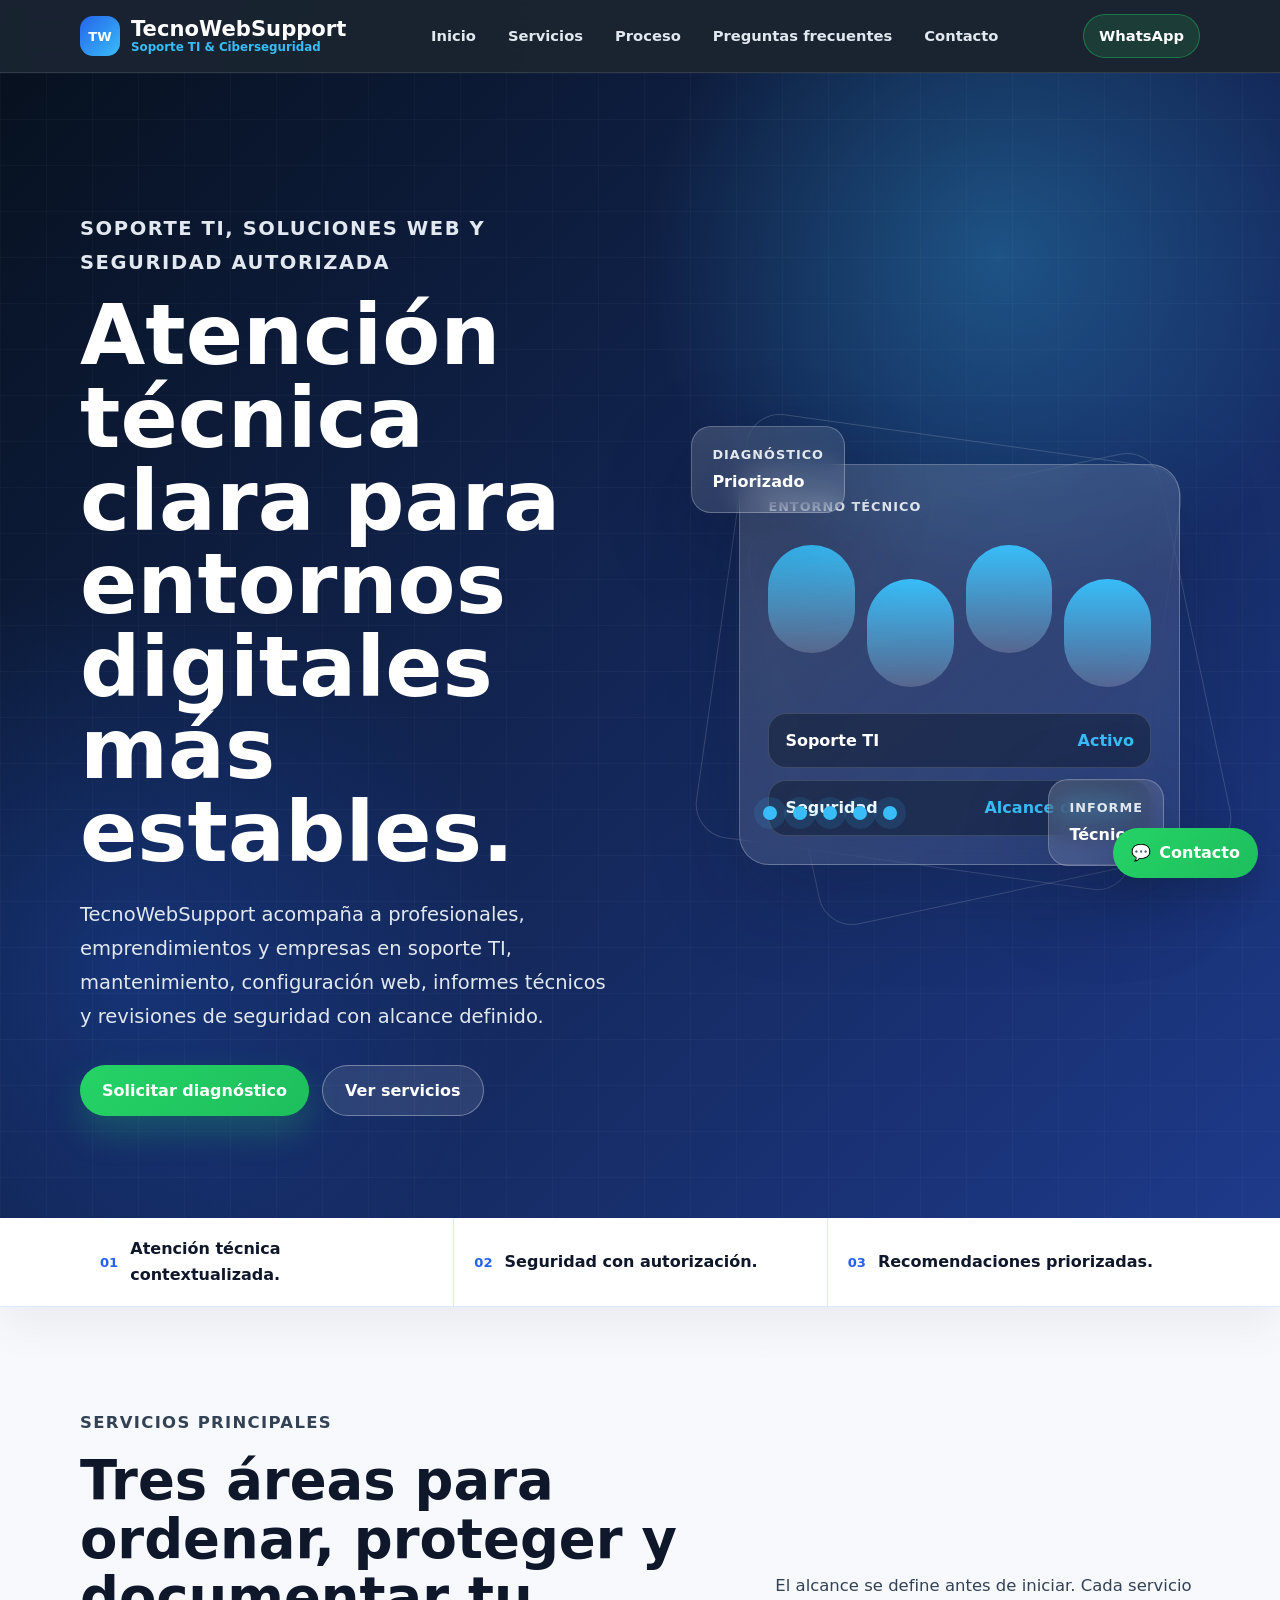
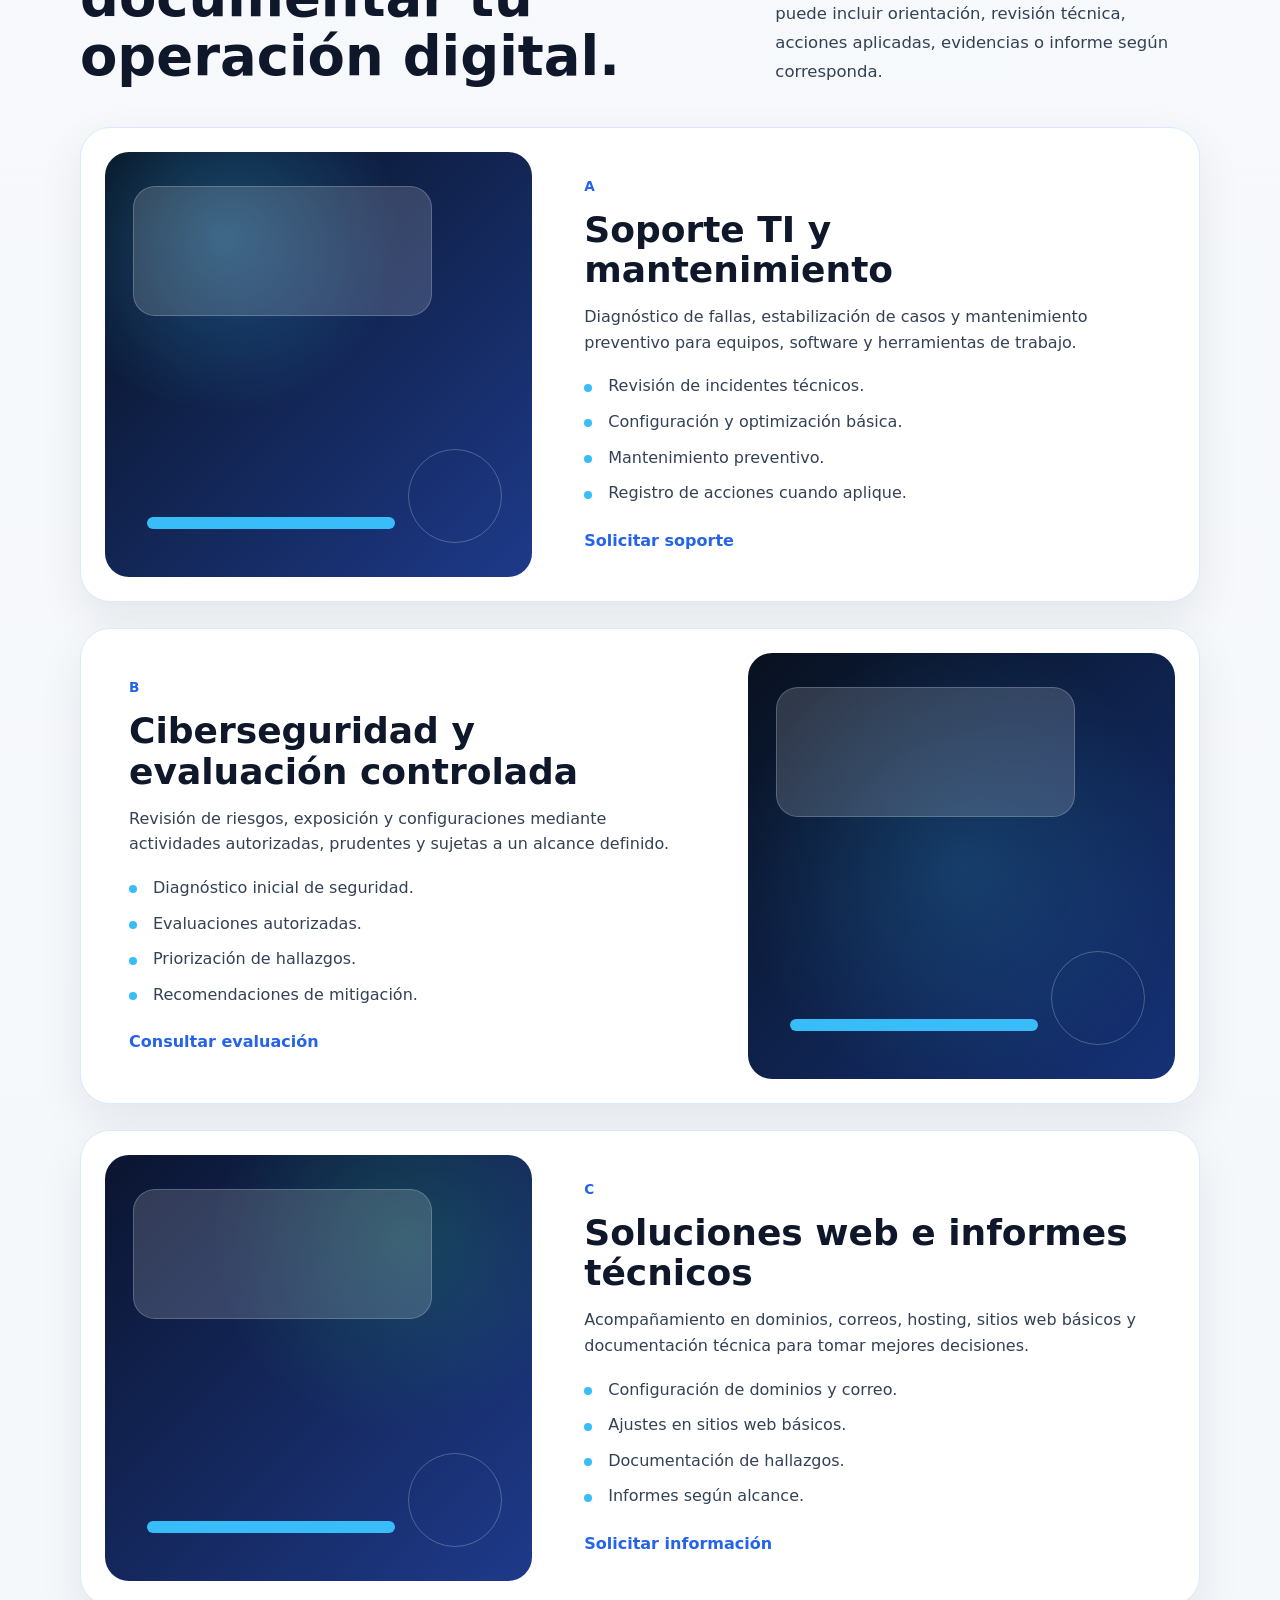
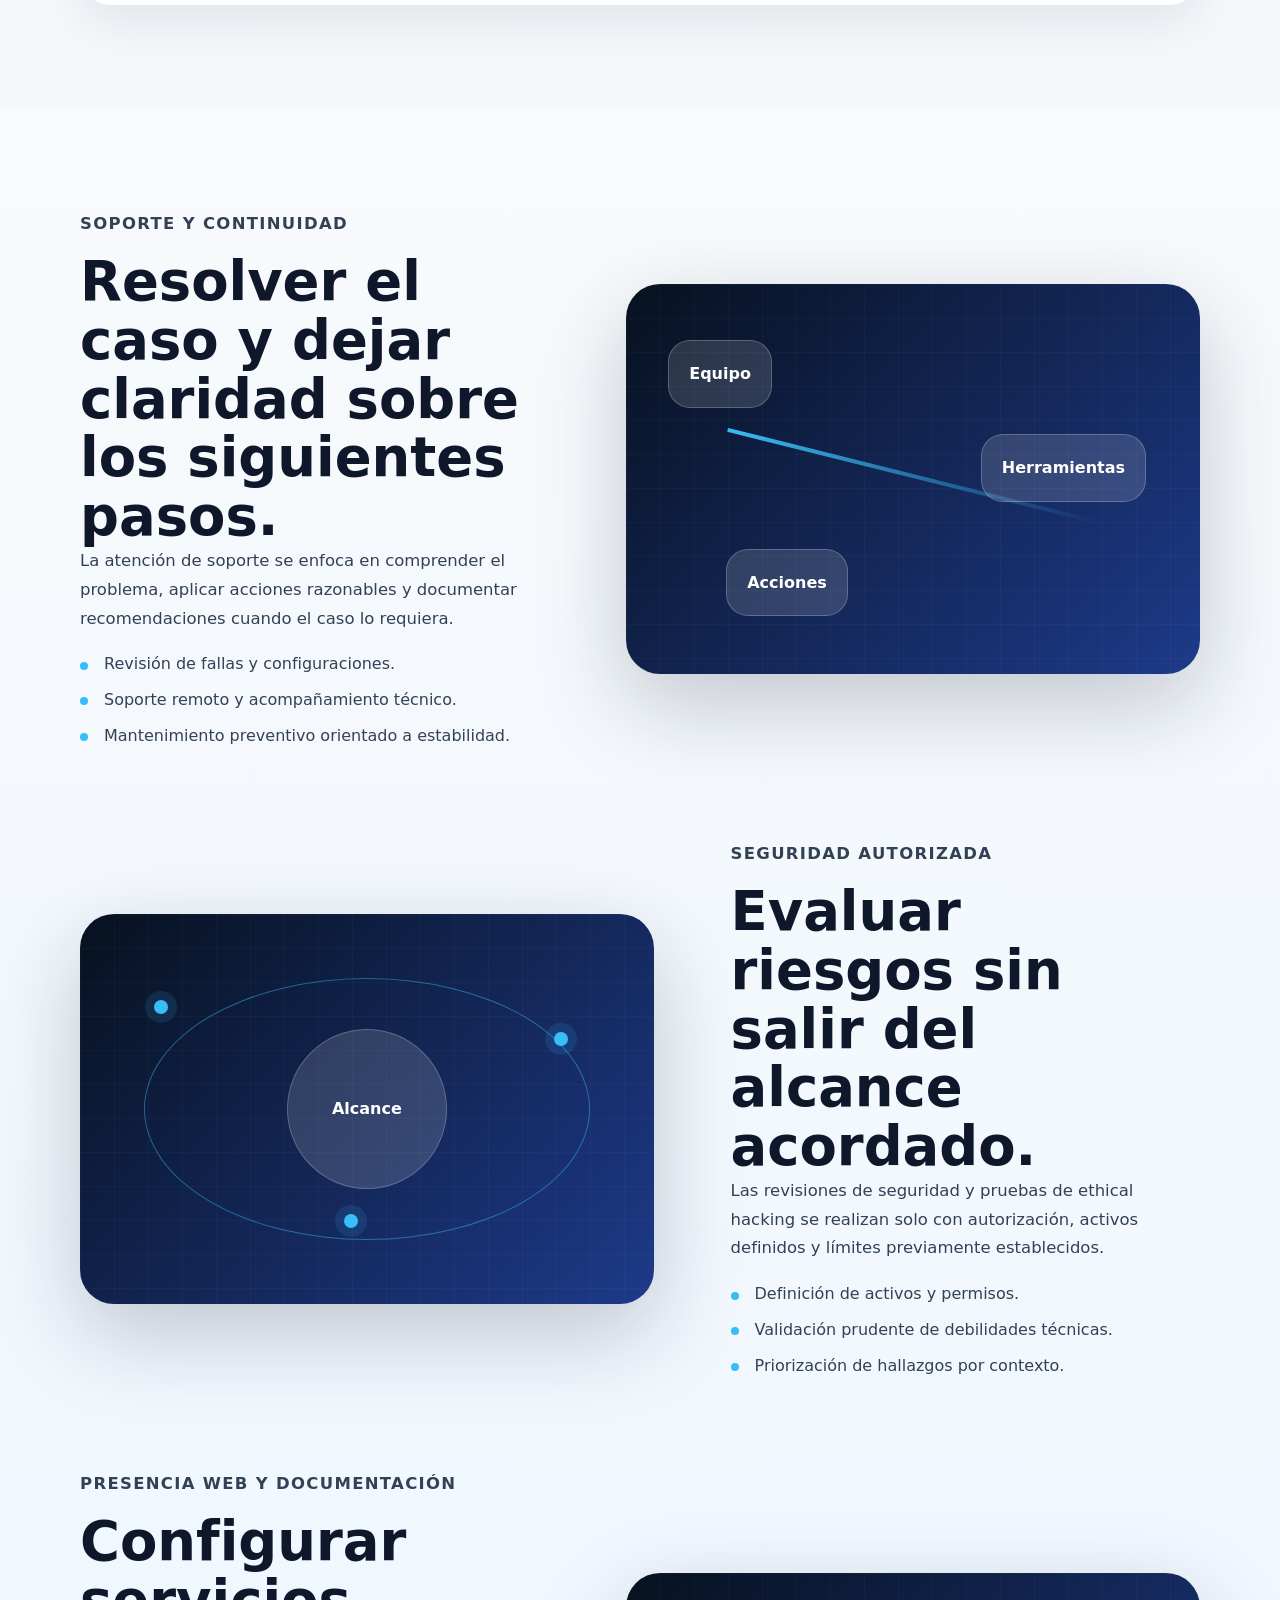
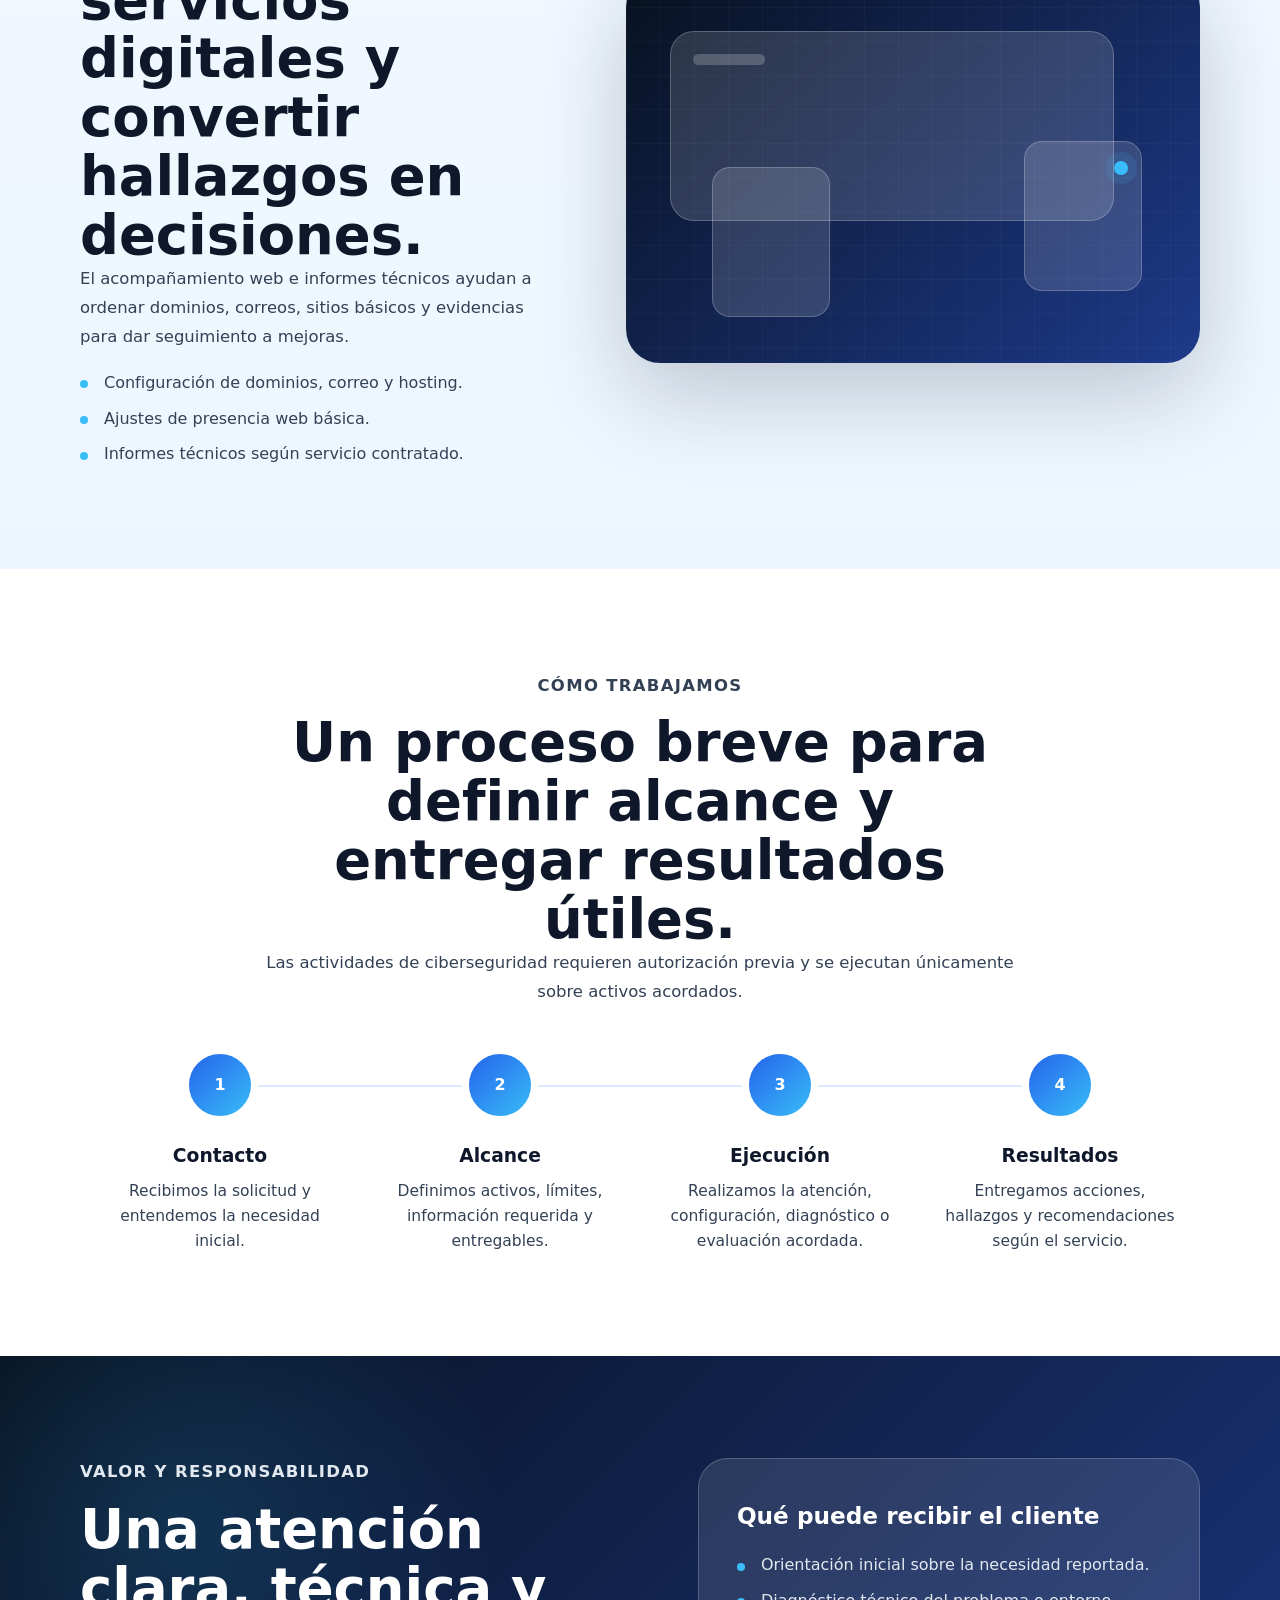
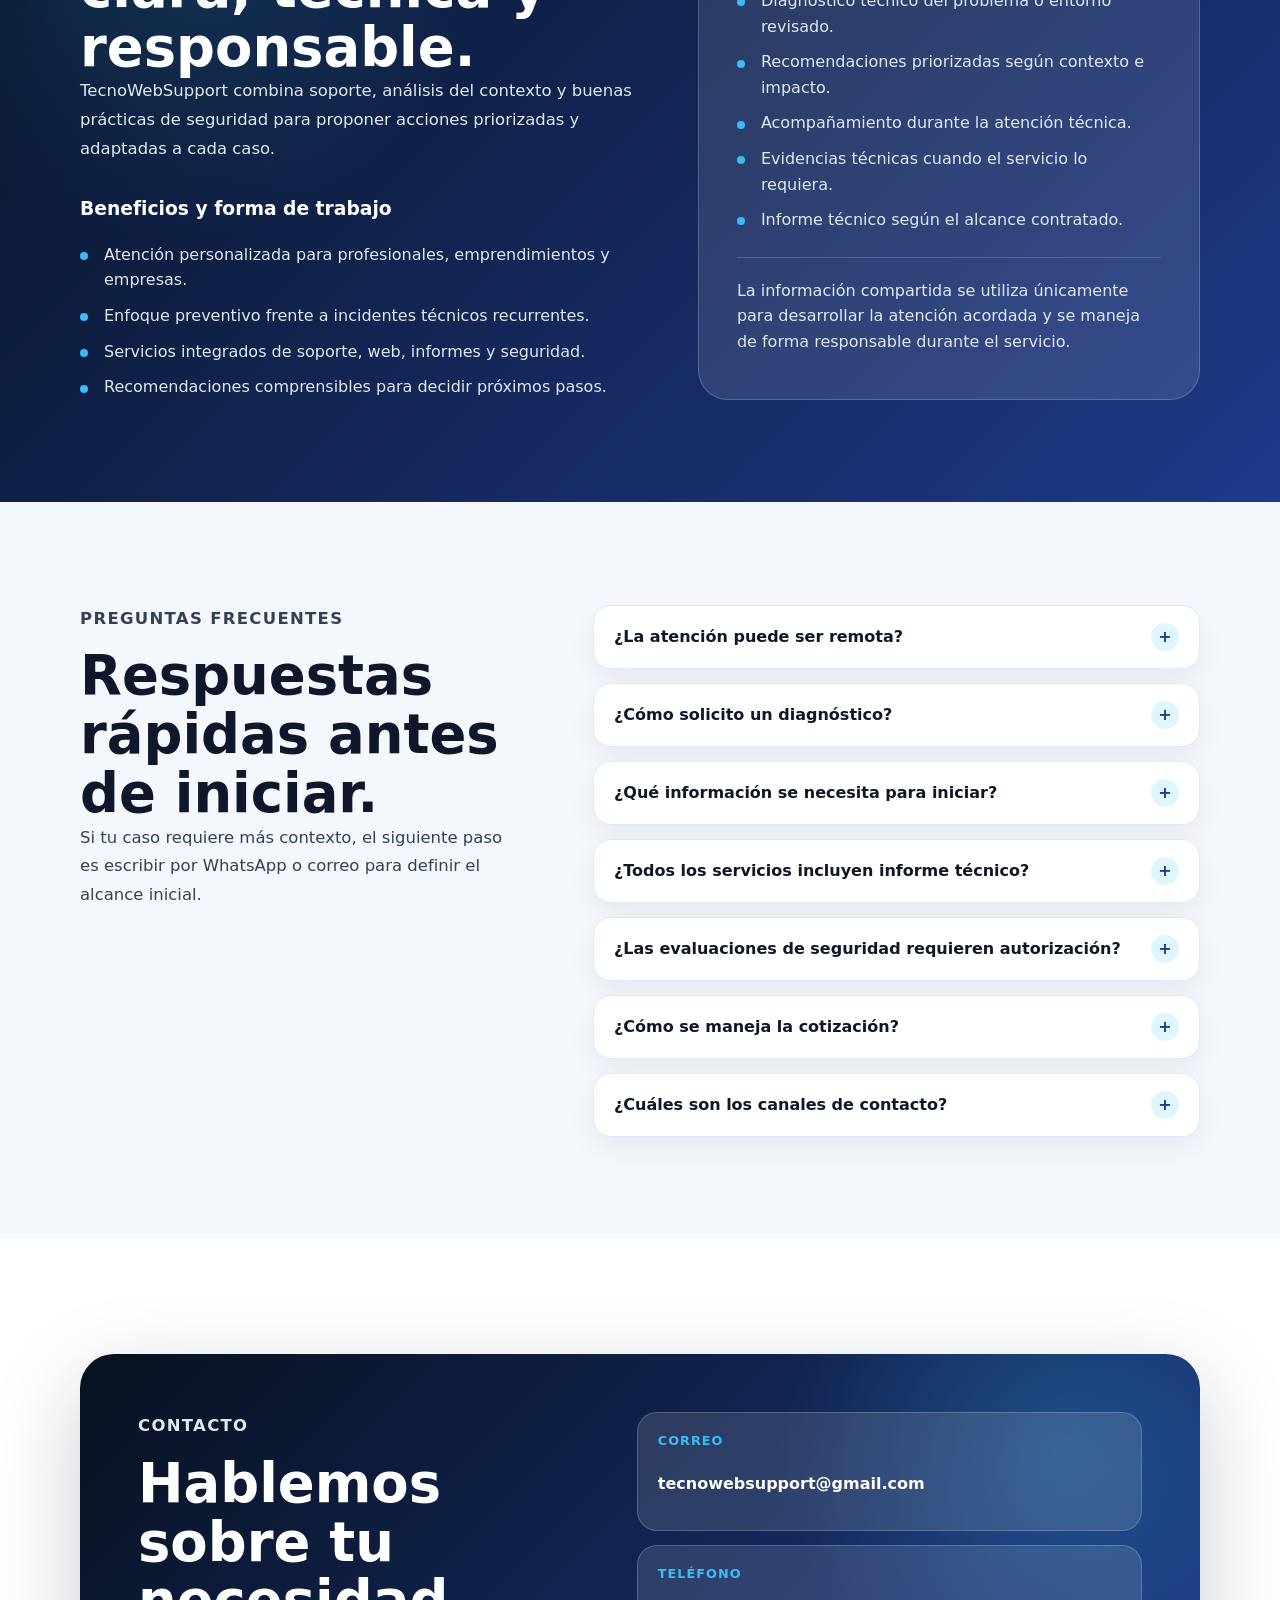
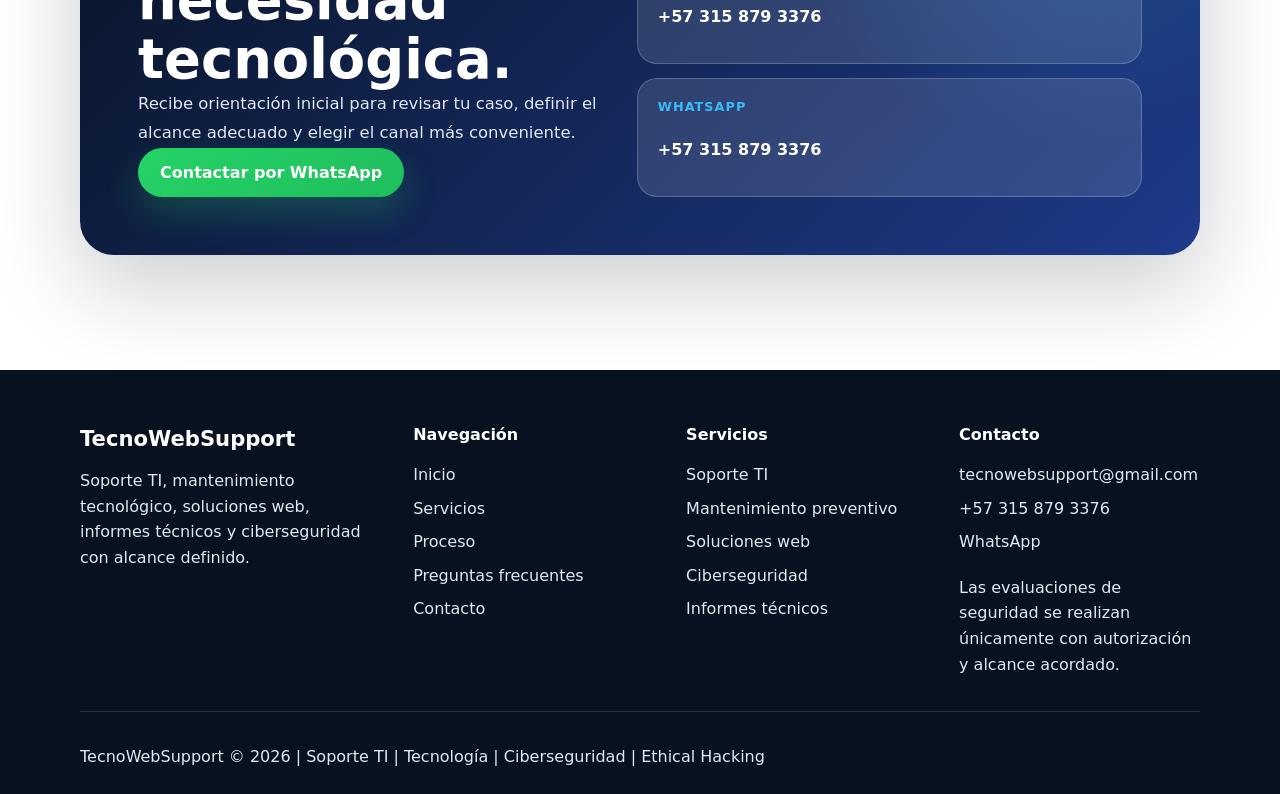
==== commit 8d2a86f7: "Implementa rediseño integral de TecnoWebSupport" ====
--- a/index.html
+++ b/index.html
@@ -1,784 +1,689 @@
 <!DOCTYPE html>
 <html lang="es">
-<head>
-  <meta charset="UTF-8" />
-  <meta name="viewport" content="width=device-width, initial-scale=1.0" />
-  <title>TecnoWebSupport | Soporte TI, tecnología y ciberseguridad</title>
-  <meta
-    name="description"
-    content="TecnoWebSupport ofrece soporte TI, soluciones tecnológicas y ciberseguridad para fortalecer entornos digitales de empresas, emprendimientos y profesionales."
-  />
-  <meta name="author" content="TecnoWebSupport" />
-  <meta name="robots" content="index, follow" />
-  <meta name="theme-color" content="#0f172a" />
-  
-  <link rel="stylesheet" href="styles.css" />
-  <link rel="icon" type="image/svg+xml" href="assets/favicon.svg" />
-</head>
-<body>
-
-  <!-- Encabezado -->
-  <header class="header">
-    <div class="container nav-container">
-      <a class="logo" href="#inicio" aria-label="Ir al inicio de TecnoWebSupport">
-        <span class="logo-mark" aria-hidden="true">TW</span>
-        <span class="logo-copy">
-          <span class="logo-main">TecnoWebSupport</span>
-          <span class="logo-sub">Soporte TI & Ciberseguridad</span>
-        </span>
-      </a>
-
-      <nav class="nav" aria-label="Navegación principal">
-        <a href="#inicio">Inicio</a>
-        <a href="#servicios">Servicios</a>
-        <a href="#proceso">Proceso</a>
-        <a href="#faq">Preguntas frecuentes</a>
-        <a href="#contacto">Contacto</a>
-      </nav>
-
-      <a
-        class="header-cta"
-        href="https://wa.me/573158793376?text=Hola%2C%20quiero%20solicitar%20informaci%C3%B3n%20sobre%20los%20servicios%20de%20TecnoWebSupport."
-        target="_blank"
-        rel="noopener noreferrer"
-        aria-label="Contactar a TecnoWebSupport por WhatsApp"
-      >
-        WhatsApp
-      </a>
-    </div>
-  </header>
-
-  <main>
-  <!-- Sección principal -->
-  <section id="inicio" class="hero">
-    <div class="container hero-layout">
-      <div class="hero-content">
-        <p class="hero-eyebrow">Soporte TI, soluciones web y ciberseguridad autorizada</p>
-        <h1>Soporte TI y ciberseguridad para entornos digitales</h1>
-        <p>
-          Ayudamos a profesionales, emprendimientos y empresas a resolver
-          fallas técnicas, mejorar configuraciones y revisar riesgos de seguridad.
-          Escríbenos por WhatsApp para revisar tu caso y definir el alcance inicial.
-        </p>
-
-        <div class="hero-buttons">
-          <a
-            href="https://wa.me/573158793376?text=Hola%2C%20quiero%20solicitar%20informaci%C3%B3n%20sobre%20los%20servicios%20de%20TecnoWebSupport."
-            class="btn btn-primary"
-            target="_blank"
-            rel="noopener noreferrer"
-            aria-label="Solicitar asesoría a TecnoWebSupport por WhatsApp"
-          >
-            Solicitar asesoría
-          </a>
-          <a href="#servicios" class="btn btn-secondary">Ver servicios</a>
-        </div>
+  <head>
+    <meta charset="UTF-8" />
+    <meta name="viewport" content="width=device-width, initial-scale=1.0" />
+    <title>TecnoWebSupport | Soporte TI, tecnología y ciberseguridad</title>
+    <meta
+      name="description"
+      content="TecnoWebSupport ofrece soporte TI, mantenimiento, soluciones web, informes técnicos y ciberseguridad autorizada para entornos digitales." />
+    <meta name="author" content="TecnoWebSupport" />
+    <meta name="robots" content="index, follow" />
+    <meta name="theme-color" content="#0f172a" />
+    <link rel="stylesheet" href="styles.css" />
+    <link rel="icon" type="image/svg+xml" href="assets/favicon.svg" />
+  </head>
+  <body>
+    <header class="site-header">
+      <div class="container header-layout">
+        <a class="brand" href="#inicio" aria-label="Ir al inicio de TecnoWebSupport">
+          <span class="brand-mark" aria-hidden="true">TW</span>
+          <span class="brand-text">
+            <span class="brand-name">TecnoWebSupport</span>
+            <span class="brand-line">Soporte TI & Ciberseguridad</span>
+          </span>
+        </a>
+        <nav class="main-nav" aria-label="Navegación principal">
+          <a href="#inicio">
+            Inicio
+          </a>
+          <a href="#servicios">
+            Servicios
+          </a>
+          <a href="#proceso">
+            Proceso
+          </a>
+          <a href="#faq">
+            Preguntas frecuentes
+          </a>
+          <a href="#contacto">
+            Contacto
+          </a>
+        </nav>
+        <a
+          class="header-action"
+          href="https://wa.me/573158793376?text=Hola%2C%20quiero%20solicitar%20informaci%C3%B3n%20sobre%20los%20servicios%20de%20TecnoWebSupport."
+          target="_blank"
+          rel="noopener noreferrer"
+          aria-label="Contactar a TecnoWebSupport por WhatsApp">
+          WhatsApp
+        </a>
       </div>
-
-      <div class="hero-visual" aria-hidden="true">
-        <div class="tech-panel">
-          <div class="panel-topline"><span></span><span></span><span></span></div>
-          <div class="panel-status"><span class="status-dot"></span>Diagnóstico técnico activo</div>
-          <div class="panel-grid">
-            <span>Soporte TI</span>
-            <strong>Configuración</strong>
-            <span>Seguridad</span>
-            <strong>Informe técnico</strong>
-          </div>
-          <div class="signal-stack"><span></span><span></span><span></span></div>
-        </div>
-      </div>
-    </div>
-  </section>
-
-  <!-- Franja de confianza -->
-  <section class="trust-bar" aria-label="Principios de atención de TecnoWebSupport">
-    <div class="container trust-items">
-      <div class="trust-item"><span class="trust-icon" aria-hidden="true">01</span> Atención técnica orientada al contexto</div>
-      <div class="trust-item"><span class="trust-icon" aria-hidden="true">02</span> Seguridad con autorización y alcance definido</div>
-      <div class="trust-item"><span class="trust-icon" aria-hidden="true">03</span> Recomendaciones claras y priorizadas</div>
-    </div>
-  </section>
-
-  <!-- Carrusel de servicios -->
-  <section class="section carousel-section" aria-label="Servicios principales de TecnoWebSupport">
-    <div class="container">
-      <div
-        class="service-carousel"
-        data-carousel
-        role="region"
-        aria-roledescription="carrusel"
-        aria-label="Carrusel de servicios principales de TecnoWebSupport"
-      >
-        <div class="carousel-heading">
-          <div>
-            <p class="carousel-kicker">Áreas de atención</p>
-            <h2>Servicios para proteger y mantener tu entorno digital</h2>
-          </div>
-          <div class="carousel-controls" role="group" aria-label="Controles del carrusel">
-            <button
-              class="carousel-control"
-              type="button"
-              data-carousel-prev
-              aria-label="Mostrar diapositiva anterior del carrusel"
-            >
-              Anterior
-            </button>
-            <button
-              class="carousel-control"
-              type="button"
-              data-carousel-next
-              aria-label="Mostrar diapositiva siguiente del carrusel"
-            >
-              Siguiente
-            </button>
-          </div>
-        </div>
-
-        <div
-          class="carousel-track"
-          data-carousel-track
-          tabindex="0"
-          aria-label="Diapositivas de servicios. Usa las flechas izquierda y derecha para navegar."
-        >
-          <article
-            class="carousel-slide carousel-slide-support"
-            role="group"
-            aria-roledescription="diapositiva"
-            aria-label="Diapositiva 1 de 3"
-          >
-            <span class="slide-position">Diapositiva 1 de 3</span>
-            <div class="slide-icon" aria-hidden="true">01</div>
-            <h3>Soporte TI y mantenimiento</h3>
+    </header>
+    <main>
+      <section id="inicio" class="hero-section">
+        <div class="container hero-grid">
+          <div class="hero-copy">
+            <p class="eyebrow">
+              Soporte TI, soluciones web y seguridad autorizada
+            </p>
+            <h1>
+              Atención técnica clara para entornos digitales más estables.
+            </h1>
             <p>
-              Diagnóstico de fallas, acompañamiento técnico y mantenimiento preventivo
-              para mejorar la estabilidad de equipos y herramientas de trabajo.
+              TecnoWebSupport acompaña a profesionales, emprendimientos y empresas en soporte TI, mantenimiento, configuración web, informes técnicos y revisiones de seguridad con alcance definido.
+            </p>
+            <div class="hero-actions">
+              <a
+                class="btn btn-primary"
+                href="https://wa.me/573158793376?text=Hola%2C%20quiero%20solicitar%20un%20diagn%C3%B3stico%20con%20TecnoWebSupport."
+                target="_blank"
+                rel="noopener noreferrer"
+                aria-label="Solicitar diagnóstico a TecnoWebSupport por WhatsApp">
+                Solicitar diagnóstico
+              </a>
+              <a class="btn btn-ghost" href="#servicios">
+                Ver servicios
+              </a>
+            </div>
+          </div>
+          <div class="hero-system" aria-hidden="true">
+            <div class="system-orbit system-orbit-one">
+            </div>
+            <div class="system-orbit system-orbit-two">
+            </div>
+            <div class="system-panel main-panel">
+              <span class="panel-label">Entorno técnico</span>
+              <div class="panel-circuit">
+                <span>
+                </span>
+                <span>
+                </span>
+                <span>
+                </span>
+                <span>
+                </span>
+              </div>
+              <div class="panel-row">
+                <strong>Soporte TI</strong>
+                <span>Activo</span>
+              </div>
+              <div class="panel-row">
+                <strong>Seguridad</strong>
+                <span>Alcance definido</span>
+              </div>
+            </div>
+            <div class="system-panel floating-panel floating-panel-a">
+              <span>Diagnóstico</span>
+              <strong>Priorizado</strong>
+            </div>
+            <div class="system-panel floating-panel floating-panel-b">
+              <span>Informe</span>
+              <strong>Técnico</strong>
+            </div>
+            <div class="node-map">
+              <span>
+              </span>
+              <span>
+              </span>
+              <span>
+              </span>
+              <span>
+              </span>
+              <span>
+              </span>
+            </div>
+          </div>
+        </div>
+      </section>
+      <section class="trust-strip" aria-label="Especialidades de atención">
+        <div class="container trust-strip-grid">
+          <p>
+            <span aria-hidden="true">01</span>
+            Atención técnica contextualizada.
+          </p>
+          <p>
+            <span aria-hidden="true">02</span>
+            Seguridad con autorización.
+          </p>
+          <p>
+            <span aria-hidden="true">03</span>
+            Recomendaciones priorizadas.
+          </p>
+        </div>
+      </section>
+      <section id="servicios" class="section services-overview">
+        <div class="container">
+          <div class="section-heading split-heading">
+            <div>
+              <p class="eyebrow">
+                Servicios principales
+              </p>
+              <h2>
+                Tres áreas para ordenar, proteger y documentar tu operación digital.
+              </h2>
+            </div>
+            <p>
+              El alcance se define antes de iniciar. Cada servicio puede incluir orientación, revisión técnica, acciones aplicadas, evidencias o informe según corresponda.
+            </p>
+          </div>
+          <div class="service-showcase">
+            <article class="service-area service-area-support">
+              <div class="service-visual" aria-hidden="true">
+                <span>
+                </span>
+                <span>
+                </span>
+                <span>
+                </span>
+              </div>
+              <div class="service-content">
+                <span class="service-number">A</span>
+                <h3>
+                  Soporte TI y mantenimiento
+                </h3>
+                <p>
+                  Diagnóstico de fallas, estabilización de casos y mantenimiento preventivo para equipos, software y herramientas de trabajo.
+                </p>
+                <ul>
+                  <li>
+                    Revisión de incidentes técnicos.
+                  </li>
+                  <li>
+                    Configuración y optimización básica.
+                  </li>
+                  <li>
+                    Mantenimiento preventivo.
+                  </li>
+                  <li>
+                    Registro de acciones cuando aplique.
+                  </li>
+                </ul>
+                <a
+                  href="https://wa.me/573158793376?text=Hola%2C%20quiero%20solicitar%20soporte%20TI%20y%20mantenimiento%20con%20TecnoWebSupport."
+                  class="text-link"
+                  target="_blank"
+                  rel="noopener noreferrer"
+                  aria-label="Solicitar soporte TI y mantenimiento a TecnoWebSupport por WhatsApp">
+                  Solicitar soporte
+                </a>
+              </div>
+            </article>
+            <article class="service-area service-area-security">
+              <div class="service-visual security-visual" aria-hidden="true">
+                <span>
+                </span>
+                <span>
+                </span>
+                <span>
+                </span>
+              </div>
+              <div class="service-content">
+                <span class="service-number">B</span>
+                <h3>
+                  Ciberseguridad y evaluación controlada
+                </h3>
+                <p>
+                  Revisión de riesgos, exposición y configuraciones mediante actividades autorizadas, prudentes y sujetas a un alcance definido.
+                </p>
+                <ul>
+                  <li>
+                    Diagnóstico inicial de seguridad.
+                  </li>
+                  <li>
+                    Evaluaciones autorizadas.
+                  </li>
+                  <li>
+                    Priorización de hallazgos.
+                  </li>
+                  <li>
+                    Recomendaciones de mitigación.
+                  </li>
+                </ul>
+                <a
+                  href="https://wa.me/573158793376?text=Hola%2C%20quiero%20consultar%20una%20evaluaci%C3%B3n%20de%20seguridad%20controlada%20con%20TecnoWebSupport."
+                  class="text-link"
+                  target="_blank"
+                  rel="noopener noreferrer"
+                  aria-label="Consultar evaluación de seguridad controlada a TecnoWebSupport por WhatsApp">
+                  Consultar evaluación
+                </a>
+              </div>
+            </article>
+            <article class="service-area service-area-web">
+              <div class="service-visual web-visual" aria-hidden="true">
+                <span>
+                </span>
+                <span>
+                </span>
+                <span>
+                </span>
+              </div>
+              <div class="service-content">
+                <span class="service-number">C</span>
+                <h3>
+                  Soluciones web e informes técnicos
+                </h3>
+                <p>
+                  Acompañamiento en dominios, correos, hosting, sitios web básicos y documentación técnica para tomar mejores decisiones.
+                </p>
+                <ul>
+                  <li>
+                    Configuración de dominios y correo.
+                  </li>
+                  <li>
+                    Ajustes en sitios web básicos.
+                  </li>
+                  <li>
+                    Documentación de hallazgos.
+                  </li>
+                  <li>
+                    Informes según alcance.
+                  </li>
+                </ul>
+                <a
+                  href="https://wa.me/573158793376?text=Hola%2C%20quiero%20solicitar%20informaci%C3%B3n%20sobre%20soluciones%20web%20e%20informes%20t%C3%A9cnicos%20de%20TecnoWebSupport."
+                  class="text-link"
+                  target="_blank"
+                  rel="noopener noreferrer"
+                  aria-label="Solicitar información sobre soluciones web e informes técnicos a TecnoWebSupport por WhatsApp">
+                  Solicitar información
+                </a>
+              </div>
+            </article>
+          </div>
+        </div>
+      </section>
+      <section
+        class="section alternating-services"
+        aria-label="Detalle de servicios de TecnoWebSupport">
+        <div class="container alternating-stack">
+          <article class="feature-row">
+            <div class="feature-copy">
+              <p class="eyebrow">
+                Soporte y continuidad
+              </p>
+              <h2>
+                Resolver el caso y dejar claridad sobre los siguientes pasos.
+              </h2>
+              <p>
+                La atención de soporte se enfoca en comprender el problema, aplicar acciones razonables y documentar recomendaciones cuando el caso lo requiera.
+              </p>
+              <ul class="check-list">
+                <li>
+                  Revisión de fallas y configuraciones.
+                </li>
+                <li>
+                  Soporte remoto y acompañamiento técnico.
+                </li>
+                <li>
+                  Mantenimiento preventivo orientado a estabilidad.
+                </li>
+              </ul>
+            </div>
+            <div class="feature-art continuity-art" aria-hidden="true">
+              <span class="art-card art-card-one">Equipo</span>
+              <span class="art-line">
+              </span>
+              <span class="art-card art-card-two">Herramientas</span>
+              <span class="art-card art-card-three">Acciones</span>
+            </div>
+          </article>
+          <article class="feature-row feature-row-reverse">
+            <div class="feature-copy">
+              <p class="eyebrow">
+                Seguridad autorizada
+              </p>
+              <h2>
+                Evaluar riesgos sin salir del alcance acordado.
+              </h2>
+              <p>
+                Las revisiones de seguridad y pruebas de ethical hacking se realizan solo con autorización, activos definidos y límites previamente establecidos.
+              </p>
+              <ul class="check-list">
+                <li>
+                  Definición de activos y permisos.
+                </li>
+                <li>
+                  Validación prudente de debilidades técnicas.
+                </li>
+                <li>
+                  Priorización de hallazgos por contexto.
+                </li>
+              </ul>
+            </div>
+            <div class="feature-art security-art" aria-hidden="true">
+              <span class="shield-core">Alcance</span>
+              <span class="shield-ring">
+              </span>
+              <span class="risk-dot risk-dot-one">
+              </span>
+              <span class="risk-dot risk-dot-two">
+              </span>
+              <span class="risk-dot risk-dot-three">
+              </span>
+            </div>
+          </article>
+          <article class="feature-row">
+            <div class="feature-copy">
+              <p class="eyebrow">
+                Presencia web y documentación
+              </p>
+              <h2>
+                Configurar servicios digitales y convertir hallazgos en decisiones.
+              </h2>
+              <p>
+                El acompañamiento web e informes técnicos ayudan a ordenar dominios, correos, sitios básicos y evidencias para dar seguimiento a mejoras.
+              </p>
+              <ul class="check-list">
+                <li>
+                  Configuración de dominios, correo y hosting.
+                </li>
+                <li>
+                  Ajustes de presencia web básica.
+                </li>
+                <li>
+                  Informes técnicos según servicio contratado.
+                </li>
+              </ul>
+            </div>
+            <div class="feature-art web-art" aria-hidden="true">
+              <span class="browser-shell">
+              </span>
+              <span class="doc-sheet doc-sheet-one">
+              </span>
+              <span class="doc-sheet doc-sheet-two">
+              </span>
+              <span class="web-node">
+              </span>
+            </div>
+          </article>
+        </div>
+      </section>
+      <section id="proceso" class="section process-section">
+        <div class="container">
+          <div class="section-heading centered-heading">
+            <p class="eyebrow">
+              Cómo trabajamos
+            </p>
+            <h2>
+              Un proceso breve para definir alcance y entregar resultados útiles.
+            </h2>
+            <p>
+              Las actividades de ciberseguridad requieren autorización previa y se ejecutan únicamente sobre activos acordados.
+            </p>
+          </div>
+          <ol class="process-line">
+            <li>
+              <span>1</span>
+              <h3>
+                Contacto
+              </h3>
+              <p>
+                Recibimos la solicitud y entendemos la necesidad inicial.
+              </p>
+            </li>
+            <li>
+              <span>2</span>
+              <h3>
+                Alcance
+              </h3>
+              <p>
+                Definimos activos, límites, información requerida y entregables.
+              </p>
+            </li>
+            <li>
+              <span>3</span>
+              <h3>
+                Ejecución
+              </h3>
+              <p>
+                Realizamos la atención, configuración, diagnóstico o evaluación acordada.
+              </p>
+            </li>
+            <li>
+              <span>4</span>
+              <h3>
+                Resultados
+              </h3>
+              <p>
+                Entregamos acciones, hallazgos y recomendaciones según el servicio.
+              </p>
+            </li>
+          </ol>
+        </div>
+      </section>
+      <section class="section value-section">
+        <div class="container value-panel">
+          <div class="value-copy">
+            <p class="eyebrow">
+              Valor y responsabilidad
+            </p>
+            <h2>
+              Una atención clara, técnica y responsable.
+            </h2>
+            <p>
+              TecnoWebSupport combina soporte, análisis del contexto y buenas prácticas de seguridad para proponer acciones priorizadas y adaptadas a cada caso.
+            </p>
+            <div class="value-group">
+              <h3>
+                Beneficios y forma de trabajo
+              </h3>
+              <ul>
+                <li>
+                  Atención personalizada para profesionales, emprendimientos y empresas.
+                </li>
+                <li>
+                  Enfoque preventivo frente a incidentes técnicos recurrentes.
+                </li>
+                <li>
+                  Servicios integrados de soporte, web, informes y seguridad.
+                </li>
+                <li>
+                  Recomendaciones comprensibles para decidir próximos pasos.
+                </li>
+              </ul>
+            </div>
+          </div>
+          <div class="deliverables-panel">
+            <h3>
+              Qué puede recibir el cliente
+            </h3>
+            <ul>
+              <li>
+                Orientación inicial sobre la necesidad reportada.
+              </li>
+              <li>
+                Diagnóstico técnico del problema o entorno revisado.
+              </li>
+              <li>
+                Recomendaciones priorizadas según contexto e impacto.
+              </li>
+              <li>
+                Acompañamiento durante la atención técnica.
+              </li>
+              <li>
+                Evidencias técnicas cuando el servicio lo requiera.
+              </li>
+              <li>
+                Informe técnico según el alcance contratado.
+              </li>
+            </ul>
+            <p>
+              La información compartida se utiliza únicamente para desarrollar la atención acordada y se maneja de forma responsable durante el servicio.
+            </p>
+          </div>
+        </div>
+      </section>
+      <section id="faq" class="section faq-section">
+        <div class="container faq-layout">
+          <div class="section-heading faq-heading">
+            <p class="eyebrow">
+              Preguntas frecuentes
+            </p>
+            <h2>
+              Respuestas rápidas antes de iniciar.
+            </h2>
+            <p>
+              Si tu caso requiere más contexto, el siguiente paso es escribir por WhatsApp o correo para definir el alcance inicial.
+            </p>
+          </div>
+          <div class="faq-list">
+            <details>
+              <summary>¿La atención puede ser remota?</summary>
+              <p>
+                Sí. Muchos casos de soporte, configuración y diagnóstico inicial pueden revisarse de forma remota según el tipo de solicitud.
+              </p>
+            </details>
+            <details>
+              <summary>¿Cómo solicito un diagnóstico?</summary>
+              <p>
+                Puedes escribir por WhatsApp, enviar un correo o llamar. Con esa información se revisa la necesidad y se define el alcance inicial.
+              </p>
+            </details>
+            <details>
+              <summary>¿Qué información se necesita para iniciar?</summary>
+              <p>
+                Una descripción del problema, herramientas o activos involucrados, mensajes de error y cualquier antecedente técnico relevante.
+              </p>
+            </details>
+            <details>
+              <summary>¿Todos los servicios incluyen informe técnico?</summary>
+              <p>
+                No necesariamente. El informe se entrega cuando hace parte del servicio contratado o cuando el alcance lo requiere.
+              </p>
+            </details>
+            <details>
+              <summary>¿Las evaluaciones de seguridad requieren autorización?</summary>
+              <p>
+                Sí. Cualquier diagnóstico avanzado o prueba de ethical hacking requiere autorización expresa y alcance definido previamente.
+              </p>
+            </details>
+            <details>
+              <summary>¿Cómo se maneja la cotización?</summary>
+              <p>
+                La cotización depende del tipo de servicio, alcance, activos a revisar y entregables esperados.
+              </p>
+            </details>
+            <details>
+              <summary>¿Cuáles son los canales de contacto?</summary>
+              <p>
+                Puedes contactar por WhatsApp, llamada telefónica o correo electrónico usando los datos visibles en esta página.
+              </p>
+            </details>
+          </div>
+        </div>
+      </section>
+      <section id="contacto" class="contact-section">
+        <div class="container contact-panel">
+          <div class="contact-copy">
+            <p class="eyebrow">
+              Contacto
+            </p>
+            <h2>
+              Hablemos sobre tu necesidad tecnológica.
+            </h2>
+            <p>
+              Recibe orientación inicial para revisar tu caso, definir el alcance adecuado y elegir el canal más conveniente.
             </p>
             <a
               class="btn btn-primary"
-              href="https://wa.me/573158793376?text=Hola%2C%20quiero%20solicitar%20soporte%20TI%20y%20mantenimiento%20con%20TecnoWebSupport."
-              target="_blank"
-              rel="noopener noreferrer"
-              aria-label="Solicitar soporte TI y mantenimiento a TecnoWebSupport por WhatsApp"
-            >
-              Solicitar soporte
-            </a>
-          </article>
-
-          <article
-            class="carousel-slide carousel-slide-security"
-            role="group"
-            aria-roledescription="diapositiva"
-            aria-label="Diapositiva 2 de 3"
-          >
-            <span class="slide-position">Diapositiva 2 de 3</span>
-            <div class="slide-icon" aria-hidden="true">02</div>
-            <h3>Ciberseguridad y evaluación controlada</h3>
-            <p>
-              Revisión de riesgos, configuraciones y exposición tecnológica mediante
-              actividades autorizadas y un alcance previamente definido.
-            </p>
-            <a
-              class="btn btn-primary"
-              href="https://wa.me/573158793376?text=Hola%2C%20quiero%20consultar%20una%20evaluaci%C3%B3n%20de%20seguridad%20controlada%20con%20TecnoWebSupport."
-              target="_blank"
-              rel="noopener noreferrer"
-              aria-label="Consultar evaluación de seguridad controlada a TecnoWebSupport por WhatsApp"
-            >
-              Consultar evaluación
-            </a>
-          </article>
-
-          <article
-            class="carousel-slide carousel-slide-web"
-            role="group"
-            aria-roledescription="diapositiva"
-            aria-label="Diapositiva 3 de 3"
-          >
-            <span class="slide-position">Diapositiva 3 de 3</span>
-            <div class="slide-icon" aria-hidden="true">03</div>
-            <h3>Soluciones web e informes técnicos</h3>
-            <p>
-              Acompañamiento en dominios, correos, sitios web básicos y documentación
-              técnica para apoyar decisiones y mejoras.
-            </p>
-            <a
-              class="btn btn-primary"
-              href="https://wa.me/573158793376?text=Hola%2C%20quiero%20solicitar%20informaci%C3%B3n%20sobre%20soluciones%20web%20e%20informes%20t%C3%A9cnicos%20de%20TecnoWebSupport."
-              target="_blank"
-              rel="noopener noreferrer"
-              aria-label="Solicitar información sobre soluciones web e informes técnicos a TecnoWebSupport por WhatsApp"
-            >
-              Solicitar información
-            </a>
-          </article>
-        </div>
-
-        <div class="carousel-indicators" role="group" aria-label="Seleccionar diapositiva del carrusel">
-          <button type="button" class="carousel-dot" data-carousel-dot="0" aria-label="Ir a la diapositiva 1 de 3: Soporte TI y mantenimiento" aria-current="true"></button>
-          <button type="button" class="carousel-dot" data-carousel-dot="1" aria-label="Ir a la diapositiva 2 de 3: Ciberseguridad y evaluación controlada"></button>
-          <button type="button" class="carousel-dot" data-carousel-dot="2" aria-label="Ir a la diapositiva 3 de 3: Soluciones web e informes técnicos"></button>
-        </div>
-      </div>
-    </div>
-  </section>
-
-  <!-- Servicios destacados -->
-  <section id="destacados" class="section">
-    <div class="container">
-      <h2>Servicios destacados</h2>
-      <p>
-        Un resumen de las áreas en las que TecnoWebSupport puede orientarte, resolver necesidades técnicas o apoyar revisiones de seguridad
-        según el caso.
-      </p>
-
-      <div class="highlight-grid">
-
-        <div class="highlight-card">
-          <h3><span aria-hidden="true">🔧</span> Mantenimiento preventivo</h3>
-          <p>
-            Revisión de equipos y configuraciones para detectar señales de falla,
-            mejorar rendimiento y reducir interrupciones evitables.
-          </p>
-        </div>
-
-        <div class="highlight-card">
-          <h3><span aria-hidden="true">💻</span> Soporte técnico remoto</h3>
-          <p>
-            Atención de incidentes técnicos, configuración básica y acompañamiento técnico
-            para recuperar o estabilizar la operación diaria.
-          </p>
-        </div>
-
-        <div class="highlight-card">
-          <h3><span aria-hidden="true">🌐</span> Configuración web y dominios</h3>
-          <p>
-            Acompañamiento en configuración de dominios, correos, servicios de hosting y sitios web básicos para ordenar
-            la presencia digital y evitar errores de configuración.
-          </p>
-        </div>
-
-        <div class="highlight-card">
-          <h3><span aria-hidden="true">🔐</span> Diagnóstico de seguridad</h3>
-          <p>
-            Identificación inicial de riesgos, configuraciones débiles y puntos de
-            exposición que requieren atención priorizada.
-          </p>
-        </div>
-
-        <div class="highlight-card">
-          <h3><span aria-hidden="true">🛡️</span> Evaluación de seguridad controlada</h3>
-          <p>
-            Pruebas controladas y autorizadas para validar debilidades técnicas
-            dentro de un alcance previamente acordado.
-          </p>
-        </div>
-
-        <div class="highlight-card">
-          <h3><span aria-hidden="true">📊</span> Informes técnicos</h3>
-          <p>
-            Documentación de hallazgos, evidencias cuando aplique y recomendaciones
-            accionables para apoyar la toma de decisiones.
-          </p>
-        </div>
-
-      </div>
-    </div>
-  </section>  
-
-  <!-- Sobre nosotros -->
-  <section id="nosotros" class="section corporate-block">
-    <div class="container corporate-layout">
-      <div class="corporate-copy">
-        <p class="section-kicker">Enfoque corporativo</p>
-        <h2>Sobre TecnoWebSupport</h2>
-        <p>
-          TecnoWebSupport brinda acompañamiento en soporte tecnológico, mantenimiento
-          informático, configuración de servicios digitales y fortalecimiento de la
-          seguridad de la información.
-        </p>
-        <p>
-          El enfoque combina atención técnica, análisis del contexto y buenas
-          prácticas de seguridad para proponer acciones útiles, priorizadas y
-          adaptadas al contexto, reconociendo que la continuidad y la seguridad
-          requieren seguimiento permanente.
-        </p>
-      </div>
-      <div class="corporate-visual" aria-hidden="true">
-        <div class="scope-card scope-card-primary">Alcance definido</div>
-        <div class="scope-card">Acompañamiento técnico</div>
-        <div class="scope-card">Seguridad autorizada</div>
-        <div class="scope-card">Recomendaciones contextualizadas</div>
-      </div>
-    </div>
-  </section>
-
-  <!-- Servicios -->
-  <section id="servicios" class="section section-alt">
-    <div class="container">
-      <h2>Nuestros servicios</h2>
-      <p>
-        Cada atención se ajusta al caso. El alcance, las actividades y el entregable
-        se definen antes de iniciar, especialmente en servicios de seguridad.
-      </p>
-
-      <div class="services-grid">
-
-        <div class="card">
-          <h3><span aria-hidden="true">💻</span> Soporte TI</h3>
-          <p>
-            Objetivo: resolver o estabilizar problemas técnicos que afectan equipos,
-            sistemas, herramientas de trabajo o configuraciones básicas.
-          </p>
-          <ul>
-            <li>Revisión de fallas reportadas por el usuario.</li>
-            <li>Soporte remoto y, cuando se acuerde previamente, atención en sitio sujeta a disponibilidad y alcance.</li>
-            <li>Instalación, configuración u optimización básica de software.</li>
-            <li>Resultado esperado: solución o estabilización del caso, con registro de acciones y recomendaciones cuando aplique.</li>
-          </ul>
-        </div>
-
-        <div class="card">
-          <h3><span aria-hidden="true">🔧</span> Mantenimiento preventivo</h3>
-          <p>
-            Objetivo: revisar el estado de equipos y configuraciones para anticipar
-            problemas comunes y mejorar la estabilidad operativa.
-          </p>
-          <ul>
-            <li>Diagnóstico de rendimiento, almacenamiento y estado general.</li>
-            <li>Revisión de actualizaciones, software innecesario y configuraciones básicas.</li>
-            <li>Orientación sobre respaldo básico de información.</li>
-            <li>Resultado esperado: lista de acciones aplicadas y recomendaciones preventivas.</li>
-          </ul>
-        </div>
-
-        <div class="card">
-          <h3><span aria-hidden="true">🌐</span> Soluciones tecnológicas</h3>
-          <p>
-            Objetivo: apoyar la configuración y mejora de herramientas digitales
-            necesarias para la operación y presencia en línea.
-          </p>
-          <ul>
-            <li>Acompañamiento en configuración de dominios, correos, servicios de hosting y sitios web básicos.</li>
-            <li>Revisión de herramientas digitales y flujos de trabajo sencillos.</li>
-            <li>Acompañamiento en ajustes de presencia web básica.</li>
-            <li>Resultado esperado: servicios configurados o plan de mejora por prioridades.</li>
-          </ul>
-        </div>
-
-        <div class="card">
-          <h3><span aria-hidden="true">🔐</span> Ciberseguridad</h3>
-          <p>
-            Objetivo: identificar riesgos técnicos y configuraciones que puedan
-            afectar la protección de activos digitales.
-          </p>
-          <ul>
-            <li>Diagnóstico inicial de seguridad y revisión de configuraciones inseguras.</li>
-            <li>Evaluación de exposición externa, encabezados HTTP y TLS cuando aplique.</li>
-            <li>Priorización de hallazgos según impacto y contexto.</li>
-            <li>Resultado esperado: recomendaciones técnicas para reducir riesgos identificados.</li>
-          </ul>
-        </div>
-
-        <div class="card">
-          <h3><span aria-hidden="true">🛡️</span> Evaluación de seguridad controlada</h3>
-          <p>
-            Objetivo: validar debilidades técnicas mediante pruebas de ethical hacking
-            autorizadas, controladas y sujetas a un alcance definido.
-          </p>
-          <ul>
-            <li>Definición previa de activos, permisos y límites de prueba.</li>
-            <li>Identificación y validación prudente de vulnerabilidades explotables.</li>
-            <li>Registro de evidencias técnicas cuando aplique.</li>
-            <li>Resultado esperado: informe con hallazgos y recomendaciones de mitigación.</li>
-          </ul>
-        </div>
-
-        <div class="card">
-          <h3><span aria-hidden="true">📊</span> Informes técnicos</h3>
-          <p>
-            Objetivo: entregar documentación clara sobre lo revisado, lo encontrado
-            y las acciones recomendadas según el servicio contratado.
-          </p>
-          <ul>
-            <li>Resumen del alcance y actividades realizadas.</li>
-            <li>Hallazgos organizados por prioridad cuando corresponda.</li>
-            <li>Evidencias técnicas o capturas cuando sean pertinentes.</li>
-            <li>Resultado esperado: documento técnico para seguimiento y toma de decisiones.</li>
-          </ul>
-        </div>
-
-      </div>
-    </div>
-  </section>
-
-  <!-- Cómo trabajamos -->
-  <section id="proceso" class="section">
-    <div class="container">
-      <h2>Cómo trabajamos</h2>
-      <p>
-        Seguimos un proceso claro para entender la necesidad, definir el alcance y
-        entregar recomendaciones aplicables.
-      </p>
-
-      <ol class="process-grid">
-        <li class="process-step">
-          <span class="step-number">1</span>
-          <h3>Contacto inicial</h3>
-          <p>Recibimos tu solicitud por WhatsApp, correo o llamada y revisamos el tipo de apoyo requerido.</p>
-        </li>
-
-        <li class="process-step">
-          <span class="step-number">2</span>
-          <h3>Diagnóstico y alcance</h3>
-          <p>Definimos qué se revisará, qué información se necesita y cuáles son los límites del servicio.</p>
-        </li>
-
-        <li class="process-step">
-          <span class="step-number">3</span>
-          <h3>Ejecución</h3>
-          <p>Realizamos la atención técnica, configuración, diagnóstico o evaluación acordada.</p>
-        </li>
-
-        <li class="process-step">
-          <span class="step-number">4</span>
-          <h3>Resultados</h3>
-          <p>Entregamos acciones realizadas, hallazgos y recomendaciones según el servicio contratado.</p>
-        </li>
-      </ol>
-
-      <div class="security-note">
-        <h3>Alcance y autorización</h3>
-        <p>
-          Las actividades de ciberseguridad y ethical hacking se realizan únicamente
-          con autorización previa y sobre activos definidos. No se ejecutan pruebas
-          fuera del alcance acordado.
-        </p>
-      </div>
-    </div>
-  </section>
-  
-  <!-- Por qué elegirnos -->
-   <section id="porque-elegirnos" class="section section-alt">
-    <div class="container">
-      <h2>¿Por qué elegirnos?</h2>
-      <p>
-        En TecnoWebSupport combinamos soporte técnico, acompañamiento tecnológico
-        y enfoque en seguridad para brindar soluciones prácticas, documentadas y
-        adaptadas a cada necesidad.
-      </p>
-
-      <div class="features-grid">
-        <div class="feature-card">
-          <h3>Atención personalizada</h3>
-          <p>
-            Cada caso se analiza de forma individual para proponer acciones acordes
-            al entorno, la urgencia y los recursos disponibles.
-          </p>
-        </div>
-
-        <div class="feature-card">
-          <h3>Enfoque preventivo</h3>
-          <p>
-            Además de atender incidentes técnicos, buscamos reducir riesgos recurrentes y
-            dejar recomendaciones para mejorar la operación.
-          </p>
-        </div>
-
-        <div class="feature-card">
-          <h3>Servicios integrales</h3>
-          <p>
-            Integramos soporte TI, soluciones tecnológicas, ciberseguridad y pruebas
-            autorizadas dentro de una misma línea de acompañamiento.
-          </p>
-        </div>
-
-        <div class="feature-card">
-          <h3>Orientación a resultados</h3>
-          <p>
-            Priorizamos acciones comprensibles, seguimiento de hallazgos y entregables
-            útiles para decidir los siguientes pasos.
-          </p>
-        </div>
-      </div>
-    </div>
-  </section>
-  
-  <!-- A quién va dirigido -->
-    <section id="dirigido" class="section">
-        <div class="container">
-          <h2>¿A quién va dirigido?</h2>
-          <p>
-            Nuestros servicios están orientados a personas, profesionales,
-            emprendimientos, pequeñas empresas y organizaciones que requieran apoyo
-            en soporte TI, mantenimiento tecnológico, soluciones digitales y
-            fortalecimiento de seguridad.
-          </p>
-    
-          <div class="audience-grid">
-            <div class="audience-card">
-              <h3>Profesionales</h3>
-              <p>
-                Apoyo técnico, configuración de equipos, mantenimiento y seguridad
-                básica para optimizar el trabajo diario.
-              </p>
-            </div>
-    
-            <div class="audience-card">
-              <h3>Emprendimientos</h3>
-              <p>
-                Acompañamiento en herramientas digitales, presencia web, soporte
-                tecnológico y buenas prácticas de seguridad.
-              </p>
-            </div>
-    
-            <div class="audience-card">
-              <h3>Pequeñas empresas</h3>
-              <p>
-                Soporte TI, revisiones de seguridad, mantenimiento preventivo y
-                fortalecimiento de entornos tecnológicos.
-              </p>
-            </div>
-          </div>
-        </div>
-      </section>
-
-  <!-- Qué recibe el cliente -->
-  <section id="entregables" class="section section-alt">
-    <div class="container">
-      <h2>Qué recibe el cliente</h2>
-      <p>
-        Los entregables dependen del servicio contratado y del alcance definido.
-        Estos son elementos que pueden incluirse cuando correspondan.
-      </p>
-
-      <ul class="deliverables-grid">
-        <li class="deliverable-item">Orientación inicial sobre la necesidad reportada.</li>
-        <li class="deliverable-item">Diagnóstico técnico del problema o entorno revisado.</li>
-        <li class="deliverable-item">Recomendaciones priorizadas según contexto e impacto.</li>
-        <li class="deliverable-item">Acompañamiento durante la atención técnica.</li>
-        <li class="deliverable-item">Evidencias técnicas cuando el servicio lo requiera.</li>
-        <li class="deliverable-item">Informe técnico según el alcance contratado.</li>
-      </ul>
-    </div>
-  </section>
-
-  <!-- Confianza y seguridad -->
-  <section id="confianza" class="section">
-    <div class="container">
-      <div class="assurance-block">
-        <h2>Confianza y seguridad</h2>
-        <p>
-          Las pruebas de seguridad se realizan únicamente con autorización y
-          alcance acordado. Las recomendaciones se priorizan según el contexto
-          del cliente. La información compartida se utiliza únicamente para
-          desarrollar la atención acordada y se maneja de forma responsable
-          durante el servicio.
-        </p>
-      </div>
-    </div>
-  </section>
-
-  <!-- Preguntas frecuentes -->
-  <section id="faq" class="section section-alt">
-    <div class="container">
-      <h2>Preguntas frecuentes</h2>
-      <div class="faq-list">
-        <article class="faq-item">
-          <h3>¿La atención puede ser remota?</h3>
-          <p>Sí. Muchos casos de soporte, configuración y diagnóstico inicial pueden revisarse de forma remota según el tipo de solicitud.</p>
-        </article>
-
-        <article class="faq-item">
-          <h3>¿Cómo solicito un diagnóstico?</h3>
-          <p>Puedes escribir por WhatsApp, enviar un correo o llamar. Con esa información se revisa la necesidad y se define el alcance inicial.</p>
-        </article>
-
-        <article class="faq-item">
-          <h3>¿Qué información se necesita para iniciar?</h3>
-          <p>Una descripción del problema, herramientas o activos involucrados, mensajes de error y cualquier antecedente técnico relevante.</p>
-        </article>
-
-        <article class="faq-item">
-          <h3>¿Todos los servicios incluyen informe técnico?</h3>
-          <p>No necesariamente. El informe se entrega cuando hace parte del servicio contratado o cuando el alcance lo requiere.</p>
-        </article>
-
-        <article class="faq-item">
-          <h3>¿Las evaluaciones de seguridad requieren autorización?</h3>
-          <p>Sí. Cualquier diagnóstico avanzado o prueba de ethical hacking requiere autorización expresa y alcance definido previamente.</p>
-        </article>
-
-        <article class="faq-item">
-          <h3>¿Cómo se maneja la cotización?</h3>
-          <p>La cotización depende del tipo de servicio, alcance, activos a revisar y entregables esperados.</p>
-        </article>
-
-        <article class="faq-item">
-          <h3>¿Cuáles son los canales de contacto?</h3>
-          <p>Puedes contactar por WhatsApp, llamada telefónica o correo electrónico usando los datos visibles en esta página.</p>
-        </article>
-      </div>
-    </div>
-  </section>
-
-  <!-- Contacto -->
-  <section id="contacto" class="section">
-    <div class="container">
-      <h2>Contacto</h2>
-      <p>
-        ¿Necesitas soporte TI, una revisión de seguridad o acompañamiento tecnológico?
-        En TecnoWebSupport estamos listos para orientarte.
-      </p>
-  
-      <div class="contact-box">
-        <h3>Hablemos sobre tu necesidad tecnológica</h3>
-        <p class="contact-intro">
-          Escríbenos para recibir orientación inicial sobre soporte técnico,
-          mantenimiento, ciberseguridad, ethical hacking o servicios web.
-        </p>
-  
-        <div class="contact-details">
-          <div class="contact-item">
-            <span class="contact-label">Correo</span>
-            <a
-              class="contact-value contact-link"
-              href="mailto:tecnowebsupport@gmail.com"
-              aria-label="Enviar correo a TecnoWebSupport"
-            >
-              tecnowebsupport@gmail.com
-            </a>
-          </div>
-  
-          <div class="contact-item">
-            <span class="contact-label">Teléfono</span>
-            <a
-              class="contact-value contact-link"
-              href="tel:+573158793376"
-              aria-label="Llamar a TecnoWebSupport"
-            >
-              +57 315 879 3376
-            </a>
-          </div>
-
-          <div class="contact-item">
-            <span class="contact-label">WhatsApp</span>
-            <a
-              class="contact-value contact-link"
               href="https://wa.me/573158793376?text=Hola%2C%20quiero%20solicitar%20informaci%C3%B3n%20sobre%20los%20servicios%20de%20TecnoWebSupport."
               target="_blank"
               rel="noopener noreferrer"
-              aria-label="Contactar a TecnoWebSupport por WhatsApp"
-            >
-              +57 315 879 3376
+              aria-label="Contactar a TecnoWebSupport por WhatsApp">
+              Contactar por WhatsApp
             </a>
           </div>
-        </div>
-  
-        <div class="contact-actions">
+          <div class="contact-cards" aria-label="Canales de contacto de TecnoWebSupport">
+            <a
+              class="contact-card"
+              href="mailto:tecnowebsupport@gmail.com"
+              aria-label="Enviar correo a TecnoWebSupport">
+              <span>Correo</span>
+              <strong>tecnowebsupport@gmail.com</strong>
+            </a>
+            <a class="contact-card" href="tel:+573158793376" aria-label="Llamar a TecnoWebSupport">
+              <span>Teléfono</span>
+              <strong>+57 315 879 3376</strong>
+            </a>
+            <a
+              class="contact-card"
+              href="https://wa.me/573158793376?text=Hola%2C%20quiero%20solicitar%20informaci%C3%B3n%20sobre%20los%20servicios%20de%20TecnoWebSupport."
+              target="_blank"
+              rel="noopener noreferrer"
+              aria-label="Escribir a TecnoWebSupport por WhatsApp">
+              <span>WhatsApp</span>
+              <strong>+57 315 879 3376</strong>
+            </a>
+          </div>
+        </div>
+      </section>
+    </main>
+    <a
+      href="https://wa.me/573158793376?text=Hola%2C%20quiero%20solicitar%20informaci%C3%B3n%20sobre%20los%20servicios%20de%20TecnoWebSupport."
+      class="whatsapp-float"
+      target="_blank"
+      rel="noopener noreferrer"
+      aria-label="Contactar a TecnoWebSupport por WhatsApp">
+      <span aria-hidden="true">💬</span>
+      Contacto
+    </a>
+    <footer class="site-footer">
+      <div class="container footer-grid">
+        <div class="footer-brand">
+          <span class="brand-name">TecnoWebSupport</span>
+          <p>
+            Soporte TI, mantenimiento tecnológico, soluciones web, informes técnicos y ciberseguridad con alcance definido.
+          </p>
+        </div>
+        <div class="footer-column">
+          <h2>
+            Navegación
+          </h2>
+          <a href="#inicio">
+            Inicio
+          </a>
+          <a href="#servicios">
+            Servicios
+          </a>
+          <a href="#proceso">
+            Proceso
+          </a>
+          <a href="#faq">
+            Preguntas frecuentes
+          </a>
+          <a href="#contacto">
+            Contacto
+          </a>
+        </div>
+        <div class="footer-column">
+          <h2>
+            Servicios
+          </h2>
+          <span>Soporte TI</span>
+          <span>Mantenimiento preventivo</span>
+          <span>Soluciones web</span>
+          <span>Ciberseguridad</span>
+          <span>Informes técnicos</span>
+        </div>
+        <div class="footer-column footer-contact">
+          <h2>
+            Contacto
+          </h2>
+          <a href="mailto:tecnowebsupport@gmail.com" aria-label="Enviar correo a TecnoWebSupport">
+            tecnowebsupport@gmail.com
+          </a>
+          <a href="tel:+573158793376" aria-label="Llamar a TecnoWebSupport">
+            +57 315 879 3376
+          </a>
           <a
             href="https://wa.me/573158793376?text=Hola%2C%20quiero%20solicitar%20informaci%C3%B3n%20sobre%20los%20servicios%20de%20TecnoWebSupport."
-            class="btn btn-primary"
             target="_blank"
             rel="noopener noreferrer"
-            aria-label="Solicitar diagnóstico a TecnoWebSupport por WhatsApp"
-          >
-            Solicitar diagnóstico
-          </a>
-          <a
-            href="https://wa.me/573158793376?text=Hola%2C%20quiero%20solicitar%20informaci%C3%B3n%20sobre%20los%20servicios%20de%20TecnoWebSupport."
-            class="btn btn-secondary"
-            target="_blank"
-            rel="noopener noreferrer"
-            aria-label="Escribir a TecnoWebSupport por WhatsApp"
-          >
-            Escribir por WhatsApp
-          </a>
+            aria-label="Contactar a TecnoWebSupport por WhatsApp">
+            WhatsApp
+          </a>
+          <p>
+            Las evaluaciones de seguridad se realizan únicamente con autorización y alcance acordado.
+          </p>
         </div>
       </div>
-    </div>
-  </section>
-  
-  <!-- Llamado a la acción final -->
-  <section class="cta-final">
-    <div class="container cta-layout">
-      <div>
-        <p class="section-kicker">Siguiente paso</p>
-        <h2>¿Necesitas apoyo en soporte TI o ciberseguridad?</h2>
+      <div class="container footer-bottom">
         <p>
-          Contáctanos y recibe orientación inicial para revisar tu caso y definir el alcance adecuado.
+          TecnoWebSupport © 2026 | Soporte TI | Tecnología | Ciberseguridad | Ethical Hacking
         </p>
       </div>
-      <div class="cta-actions">
-        <a
-          href="https://wa.me/573158793376?text=Hola%2C%20quiero%20solicitar%20informaci%C3%B3n%20sobre%20los%20servicios%20de%20TecnoWebSupport."
-          class="btn btn-primary"
-          target="_blank"
-          rel="noopener noreferrer"
-          aria-label="Solicitar diagnóstico a TecnoWebSupport por WhatsApp"
-        >
-          Solicitar diagnóstico
-        </a>
-        <a
-          href="mailto:tecnowebsupport@gmail.com"
-          class="btn btn-outline"
-          aria-label="Enviar correo a TecnoWebSupport"
-        >
-          Enviar correo
-        </a>
-      </div>
-    </div>
-  </section>
-
-  </main>
-
-  <!-- Botón flotante de WhatsApp -->
-  <a
-    href="https://wa.me/573158793376?text=Hola%2C%20quiero%20solicitar%20informaci%C3%B3n%20sobre%20los%20servicios%20de%20TecnoWebSupport."
-    class="whatsapp-float"
-    target="_blank"
-    rel="noopener noreferrer"
-    aria-label="Contactar a TecnoWebSupport por WhatsApp"
-  >
-    <span aria-hidden="true">💬</span> Contáctanos
-  </a>
-
-  <!-- Pie de página -->
-  <footer class="footer">
-    <div class="container footer-grid">
-      <div class="footer-brand">
-        <span class="logo-main">TecnoWebSupport</span>
-        <p>Soporte TI, mantenimiento tecnológico, soluciones web y ciberseguridad con alcance definido.</p>
-      </div>
-      <div class="footer-column">
-        <h2>Navegación</h2>
-        <a href="#inicio">Inicio</a>
-        <a href="#servicios">Servicios</a>
-        <a href="#proceso">Proceso</a>
-        <a href="#faq">Preguntas frecuentes</a>
-        <a href="#contacto">Contacto</a>
-      </div>
-      <div class="footer-column">
-        <h2>Servicios principales</h2>
-        <span>Soporte TI</span>
-        <span>Mantenimiento preventivo</span>
-        <span>Soluciones web</span>
-        <span>Ciberseguridad</span>
-        <span>Informes técnicos</span>
-      </div>
-      <div class="footer-column footer-contact">
-        <h2>Contacto</h2>
-        <a href="mailto:tecnowebsupport@gmail.com" aria-label="Enviar correo a TecnoWebSupport">tecnowebsupport@gmail.com</a>
-        <a href="tel:+573158793376" aria-label="Llamar a TecnoWebSupport">+57 315 879 3376</a>
-        <a href="https://wa.me/573158793376?text=Hola%2C%20quiero%20solicitar%20informaci%C3%B3n%20sobre%20los%20servicios%20de%20TecnoWebSupport." target="_blank" rel="noopener noreferrer" aria-label="Contactar a TecnoWebSupport por WhatsApp">WhatsApp</a>
-        <p>Las evaluaciones de seguridad se realizan únicamente con autorización y alcance acordado.</p>
-      </div>
-    </div>
-    <div class="container footer-bottom">
-      <p>TecnoWebSupport © 2026 | Soporte TI | Tecnología | Ciberseguridad | Ethical Hacking</p>
-    </div>
-  </footer>
-
-  <script src="script.js" defer></script>
-</body>
+    </footer>
+  </body>
 </html>
--- a/styles.css
+++ b/styles.css
@@ -1,1792 +1,1085 @@
-/* Reset básico */
-* {
-    margin: 0;
-    padding: 0;
-    box-sizing: border-box;
-  }
-
+﻿* {
+  box-sizing:border-box;
+  margin:0;
+  padding:0
+}
 :root {
-  --color-surface: #ffffff;
-  --color-page: #f4f7fb;
-  --color-panel: #f8fbff;
-  --color-ink: #1f2937;
-  --color-heading: #0f172a;
-  --color-text: #334155;
-  --color-brand: #1e3a8a;
-  --color-accent: #38bdf8;
-  --color-action: #2563eb;
-  --color-whatsapp: #25d366;
-  --color-whatsapp-dark: #1ebe5d;
-  --color-border-soft: #dbeafe;
-  --color-light-text: #e2e8f0;
-  --radius-sm: 8px;
-  --radius-md: 12px;
-  --radius-lg: 14px;
-  --radius-xl: 30px;
-  --shadow-soft: 0 6px 18px rgba(0, 0, 0, 0.08);
-  --shadow-hover: 0 10px 25px rgba(0, 0, 0, 0.12);
-  --transition-fast: 0.2s ease;
-  --color-deep: #08111f;
-  --color-sky-soft: #e0f2fe;
-  --shadow-corporate: 0 24px 70px rgba(15, 23, 42, 0.16);
-}
-
-  html {
-    scroll-behavior: smooth;
-  }
-  
-  /* Estilo general del body */
-  body {
-    font-family: system-ui, -apple-system, BlinkMacSystemFont, "Segoe UI", sans-serif;
-    line-height: 1.6;
-    background-color: var(--color-page);
-    color: var(--color-ink);
-  }
-  
-  /* Contenedor principal */
-  .container {
-    width: 90%;
-    max-width: 1200px;
-    margin: 0 auto;
-  }
-  
-  /* Header */
-  .header {
-    background-color: rgba(15, 23, 42, 0.95);
-    color: var(--color-surface);
-    padding: 18px 0;
-    position: sticky;
-    top: 0;
-    z-index: 1000;
-    backdrop-filter: blur(6px);
-    box-shadow: 0 4px 14px rgba(0, 0, 0, 0.08);
-  }
-  
-  .nav-container {
-    display: flex;
-    justify-content: space-between;
-    align-items: center;
-    gap: 20px;
-  }
-  
-  .logo {
-    display: flex;
-    flex-direction: column;
-    line-height: 1.1;
-  }
-  
-  .logo-main {
-    font-size: 1.7rem;
-    font-weight: 700;
-    letter-spacing: -0.6px;
-    color: var(--color-surface);
-  }
-  
-  .logo-sub {
-    font-size: 0.8rem;
-    font-weight: 500;
-    color: var(--color-accent);
-    margin-top: 3px;
-    letter-spacing: 0.2px;
-  }
-  
-  .nav a {
-    color: var(--color-surface);
-    text-decoration: none;
-    margin-left: 20px;
-    font-weight: 600;
-    font-size: 0.98rem;
-    padding-bottom: 4px;
-    border-bottom: 2px solid transparent;
-    transition: color 0.2s ease, border-bottom 0.2s ease;
-  }
-  
-  .nav a:hover {
-    color: var(--color-accent);
-    border-bottom: 2px solid var(--color-accent);
-  }
-
-
-  a:focus-visible,
-  .btn:focus-visible,
-  .carousel-control:focus-visible,
-  .carousel-dot:focus-visible,
-  .carousel-track:focus-visible,
-  .whatsapp-float:focus-visible {
-    outline: 3px solid var(--color-surface);
-    outline-offset: 3px;
-    box-shadow: 0 0 0 6px var(--color-action);
-  }
-  
-  /* Hero */
-  .hero {
-    background: linear-gradient(135deg, rgba(15, 23, 42, 0.92), rgba(30, 58, 138, 0.88));
-    background-size: cover;
-    background-position: center;
-    background-repeat: no-repeat;
-    color: var(--color-surface);
-    padding: 110px 20px;
-    text-align: center;
-  }
-  
-  .hero-content h1 {
-    font-size: 3rem;
-    font-weight: 700;
-    letter-spacing: -1px;
-    margin-bottom: 20px;
-    line-height: 1.2;
-    max-width: 900px;
-    margin-left: auto;
-    margin-right: auto;
-    text-shadow: 0 3px 12px rgba(0, 0, 0, 0.35);
-  }
-  
-  .hero-content p {
-    max-width: 760px;
-    margin: 0 auto 32px auto;
-    font-size: 1.15rem;
-    line-height: 1.7;
-    color: var(--color-light-text);
-    text-shadow: 0 2px 10px rgba(0, 0, 0, 0.25);
-  }
-  
-  /* Botones */
-  .hero-buttons {
-    display: flex;
-    justify-content: center;
-    gap: 15px;
-    flex-wrap: wrap;
-  }
-  
-  .btn {
-    display: inline-block;
-    padding: 12px 22px;
-    border-radius: var(--radius-sm);
-    text-decoration: none;
-    font-weight: bold;
-    transition: 0.3s ease;
-  }
-  
-  .btn-primary {
-    background: linear-gradient(135deg, var(--color-action), #1d4ed8);
-    color: var(--color-surface);
-    padding: 12px 24px;
-    border-radius: var(--radius-xl);
-    text-decoration: none;
-    font-weight: 600;
-    box-shadow: 0 8px 22px rgba(0, 0, 0, 0.22);
-    transition: transform var(--transition-fast), box-shadow var(--transition-fast);
-  }
-  
-  .btn-primary:hover {
-    transform: translateY(-3px);
-    box-shadow: 0 12px 28px rgba(0, 0, 0, 0.28);
-  }
-  
-  .btn-secondary {
-    background: linear-gradient(135deg, var(--color-whatsapp), var(--color-whatsapp-dark));
-    color: var(--color-surface);
-    padding: 12px 24px;
-    border-radius: var(--radius-xl);
-    text-decoration: none;
-    font-weight: 600;
-    border: none;
-    transition: transform var(--transition-fast), box-shadow var(--transition-fast);
-  }
-  
-  .btn-secondary:hover {
-    transform: translateY(-3px);
-    box-shadow: 0 10px 22px rgba(0, 0, 0, 0.25);
-  }
-  
-  /* Secciones */
-  .section {
-    padding: 70px 0;
-  }
-  
-  .section h2 {
-    text-align: center;
-    margin-bottom: 25px;
-    font-size: 2rem;
-    font-weight: 700;
-    letter-spacing: -0.5px;
-    color: var(--color-heading);
-  }
-  
-  .section p {
-    max-width: 900px;
-    margin: 0 auto 15px auto;
-    text-align: center;
-    font-size: 1.02rem;
-    color: var(--color-text);
-  }
-
-  .section-alt {
-    background-color: #eaf1f8;
-  }
-  
-  /* Tarjetas de servicios */
-  .services-grid {
-    display: grid;
-    grid-template-columns: repeat(2, 1fr);
-    gap: 25px;
-    margin-top: 40px;
-  }
-  
-  .card {
-    background-color: var(--color-surface);
-    padding: 25px;
-    border-radius: var(--radius-md);
-    box-shadow: var(--shadow-soft);
-    border-top: 4px solid var(--color-accent);
-  
-    /* 👇 NUEVO */
-    transition: transform var(--transition-fast), box-shadow var(--transition-fast);
-  }
-  
-  .card:hover {
-    transform: translateY(-5px);
-    box-shadow: var(--shadow-hover);
-  }
-  
-  .card h3 {
-    color: var(--color-brand);
-    margin-bottom: 15px;
-    font-size: 1.3rem;
-  }
-  
-  .card p {
-    text-align: left;
-    margin-bottom: 15px;
-  }
-  
-  .card ul {
-    padding-left: 20px;
-  }
-  
-  .card ul li {
-    margin-bottom: 8px;
-  }
-  
-
-
-  .process-grid,
-  .deliverables-grid,
-  .faq-list {
-    display: grid;
-    gap: 22px;
-    margin-top: 40px;
-  }
-
-  .process-grid,
-  .deliverables-grid {
-    list-style: none;
-    padding: 0;
-  }
-
-  .process-grid {
-    grid-template-columns: repeat(4, 1fr);
-  }
-
-  .deliverables-grid {
-    grid-template-columns: repeat(3, 1fr);
-  }
-
-  .faq-list {
-    grid-template-columns: repeat(2, 1fr);
-  }
-
-  .process-step,
-  .deliverable-item,
-  .faq-item,
-  .assurance-block,
-  .security-note {
-    background-color: var(--color-surface);
-    border: 1px solid var(--color-border-soft);
-    border-radius: var(--radius-lg);
-    box-shadow: var(--shadow-soft);
-    padding: 24px;
-  }
-
-  .process-step {
-    position: relative;
-  }
-
-  .step-number {
-    align-items: center;
-    background: linear-gradient(135deg, var(--color-action), var(--color-brand));
-    border-radius: 999px;
-    color: var(--color-surface);
-    display: inline-flex;
-    font-weight: 700;
-    height: 36px;
-    justify-content: center;
-    margin-bottom: 16px;
-    width: 36px;
-  }
-
-  .process-step h3,
-  .faq-item h3,
-  .security-note h3 {
-    color: var(--color-brand);
-    margin-bottom: 10px;
-  }
-
-  .process-step p,
-  .faq-item p,
-  .security-note p,
-  .assurance-block p {
-    color: var(--color-text);
-    margin: 0;
-    max-width: none;
-    text-align: left;
-  }
-
-  .security-note {
-    border-left: 4px solid var(--color-brand);
-    margin-top: 30px;
-  }
-
-  .deliverable-item {
-    color: var(--color-text);
-    font-weight: 500;
-  }
-
-  .assurance-block {
-    background: linear-gradient(135deg, var(--color-surface), var(--color-panel));
-    border-left: 4px solid var(--color-accent);
-    margin: 0 auto;
-    max-width: 920px;
-  }
-
-  .assurance-block h2 {
-    color: var(--color-heading);
-    margin-bottom: 16px;
-    text-align: left;
-  }
-
-  /* Contacto */
-  .contact-box {
-    background: linear-gradient(135deg, var(--color-surface), var(--color-panel));
-    max-width: 820px;
-    margin: 35px auto 0 auto;
-    padding: 35px 30px;
-    border-radius: 16px;
-    box-shadow: 0 10px 28px rgba(0, 0, 0, 0.08);
-    text-align: center;
-    border: 1px solid var(--color-border-soft);
-  }
-  
-  /* Footer */
-  .footer {
-    background-color: var(--color-heading);
-    color: var(--color-surface);
-    text-align: center;
-    padding: 20px 0;
-    margin-top: 20px;
-  }
-
-  /* Sección por qué elegirnos */
-.features-grid {
-    display: grid;
-    grid-template-columns: repeat(2, 1fr);
-    gap: 25px;
-    margin-top: 40px;
-  }
-  
-  .feature-card {
-    background-color: var(--color-surface);
-    padding: 25px;
-    border-radius: var(--radius-md);
-    box-shadow: var(--shadow-soft);
-    border-left: 4px solid var(--color-brand);
-    transition: transform var(--transition-fast), box-shadow var(--transition-fast);
-  }
-  
-  .feature-card:hover {
-    transform: translateY(-5px);
-    box-shadow: var(--shadow-hover);
-  }
-  
-  .feature-card h3 {
-    margin-bottom: 12px;
-    color: var(--color-brand);
-  }
-  
-  .feature-card p {
-    text-align: left;
-    margin: 0;
-  }
-  
-  /* Sección público objetivo */
-  .audience-grid {
-    display: grid;
-    grid-template-columns: repeat(3, 1fr);
-    gap: 25px;
-    margin-top: 40px;
-  }
-  
-  .audience-card {
-    background-color: var(--color-surface);
-    padding: 25px;
-    border-radius: var(--radius-md);
-    box-shadow: var(--shadow-soft);
-    border-top: 4px solid var(--color-accent);
-    transition: transform var(--transition-fast), box-shadow var(--transition-fast);
-  }
-  
-  .audience-card:hover {
-    transform: translateY(-5px);
-    box-shadow: var(--shadow-hover);
-  }
-  
-  .audience-card h3 {
-    margin-bottom: 12px;
-    color: var(--color-brand);
-  }
-  
-  .audience-card p {
-    text-align: left;
-    margin: 0;
-  }
-
-  /* Botón flotante de WhatsApp */
-  .whatsapp-float {
-    position: fixed;
-    bottom: 25px;
-    right: 25px;
-    background: linear-gradient(135deg, var(--color-whatsapp), var(--color-whatsapp-dark));
-    color: var(--color-surface);
-    padding: 14px 22px;
-    border-radius: 50px;
-    text-decoration: none;
-    font-weight: 600;
-    font-size: 0.95rem;
-    letter-spacing: 0.3px;
-    box-shadow: 0 8px 22px rgba(0, 0, 0, 0.25);
-    transition: transform var(--transition-fast), box-shadow var(--transition-fast);
-    z-index: 2000;
-  }
-  
-  .whatsapp-float:hover {
-    transform: translateY(-4px) scale(1.05);
-    box-shadow: 0 12px 28px rgba(0, 0, 0, 0.3);
-  }
-
-  /* Animación suave al cargar */
-.hero,
-.section,
-.footer {
-  animation: fadeInUp 0.7s ease;
-}
-
-@keyframes fadeInUp {
-  from {
-    opacity: 0;
-    transform: translateY(12px);
-  }
-  to {
-    opacity: 1;
-    transform: translateY(0);
-  }
-}
-
-/* Servicios destacados */
-.highlight-grid {
-    display: grid;
-    grid-template-columns: repeat(3, 1fr);
-    gap: 25px;
-    margin-top: 40px;
-  }
-  
-  .highlight-card {
-    background: linear-gradient(135deg, var(--color-surface), var(--color-panel));
-    padding: 25px;
-    border-radius: var(--radius-lg);
-    box-shadow: var(--shadow-soft);
-    border-top: 4px solid var(--color-brand);
-    transition: transform var(--transition-fast), box-shadow var(--transition-fast);
-  }
-  
-  .highlight-card:hover {
-    transform: translateY(-6px);
-    box-shadow: 0 12px 28px rgba(0, 0, 0, 0.12);
-  }
-  
-  .highlight-card h3 {
-    margin-bottom: 12px;
-    color: var(--color-brand);
-    font-size: 1.2rem;
-  }
-  
-  .highlight-card p {
-    text-align: left;
-    margin: 0;
-  }
-  
-/* Franja de confianza */
-  .trust-bar {
-    background-color: #eaf2fb;
-    padding: 22px 0;
-  }
-  
-  .trust-items {
-    display: grid;
-    grid-template-columns: repeat(3, 1fr);
-    gap: 18px;
-    text-align: center;
-  }
-
-  .trust-item {
-    font-weight: 600;
-    color: var(--color-heading);
-    font-size: 0.98rem;
-  }
-  
-/* Carrusel de servicios */
-  .carousel-section {
-    background: linear-gradient(180deg, var(--color-page), #eaf1f8);
-    overflow-x: clip;
-  }
-
-  .service-carousel {
-    background: linear-gradient(135deg, var(--color-heading), var(--color-brand));
-    border-radius: var(--radius-lg);
-    box-shadow: var(--shadow-hover);
-    color: var(--color-surface);
-    overflow: hidden;
-    padding: 28px;
-  }
-
-  .carousel-heading {
-    align-items: flex-end;
-    display: flex;
-    gap: 20px;
-    justify-content: space-between;
-    margin-bottom: 24px;
-  }
-
-  .carousel-kicker {
-    color: var(--color-accent);
-    font-size: 0.9rem;
-    font-weight: 700;
-    letter-spacing: 0.08em;
-    margin: 0 0 8px 0;
-    max-width: none;
-    text-align: left;
-    text-transform: uppercase;
-  }
-
-  .carousel-heading h2 {
-    color: var(--color-surface);
-    font-size: clamp(1.6rem, 3vw, 2.2rem);
-    line-height: 1.2;
-    margin: 0;
-    max-width: 680px;
-    text-align: left;
-  }
-
-  .carousel-controls {
-    display: none;
-    flex-wrap: wrap;
-    gap: 10px;
-    justify-content: flex-end;
-  }
-
-  .carousel-enhanced .carousel-controls {
-    display: flex;
-  }
-
-  .carousel-control,
-  .carousel-dot {
-    border: 0;
-    cursor: pointer;
-    font: inherit;
-  }
-
-  .carousel-control {
-    background: rgba(255, 255, 255, 0.12);
-    border: 1px solid rgba(255, 255, 255, 0.35);
-    border-radius: var(--radius-xl);
-    color: var(--color-surface);
-    font-weight: 700;
-    padding: 10px 16px;
-    transition: background-color var(--transition-fast), transform var(--transition-fast);
-  }
-
-  .carousel-control:hover:not(:disabled) {
-    background: rgba(255, 255, 255, 0.2);
-    transform: translateY(-2px);
-  }
-
-  .carousel-control:disabled {
-    cursor: not-allowed;
-    opacity: 0.48;
-  }
-
-  .carousel-track {
-    display: grid;
-    gap: 18px;
-    grid-auto-columns: minmax(72%, 1fr);
-    grid-auto-flow: column;
-    overflow-x: auto;
-    overscroll-behavior-inline: contain;
-    padding: 4px 4px 18px;
-    scroll-padding-inline: 4px;
-    scroll-snap-type: inline mandatory;
-    scrollbar-width: thin;
-  }
-
-  .carousel-slide {
-    background:
-      radial-gradient(circle at top right, rgba(255, 255, 255, 0.22), transparent 14rem),
-      linear-gradient(135deg, rgba(255, 255, 255, 0.14), rgba(255, 255, 255, 0.07));
-    border: 1px solid rgba(255, 255, 255, 0.22);
-    border-radius: var(--radius-lg);
-    min-height: 330px;
-    overflow: hidden;
-    padding: 28px;
-    position: relative;
-    scroll-snap-align: start;
-  }
-
-  .carousel-slide::before {
-    border-radius: 999px;
-    content: "";
-    height: 150px;
-    position: absolute;
-    right: -48px;
-    top: -52px;
-    width: 150px;
-  }
-
-  .carousel-slide-support::before {
-    background: rgba(56, 189, 248, 0.25);
-  }
-
-  .carousel-slide-security::before {
-    background: rgba(37, 99, 235, 0.28);
-  }
-
-  .carousel-slide-web::before {
-    background: rgba(37, 211, 102, 0.22);
-  }
-
-  .slide-position {
-    color: var(--color-light-text);
-    display: inline-block;
-    font-size: 0.88rem;
-    font-weight: 700;
-    margin-bottom: 18px;
-  }
-
-  .slide-icon {
-    align-items: center;
-    background: rgba(255, 255, 255, 0.14);
-    border: 1px solid rgba(255, 255, 255, 0.26);
-    border-radius: 999px;
-    color: var(--color-accent);
-    display: inline-flex;
-    font-weight: 800;
-    height: 54px;
-    justify-content: center;
-    position: absolute;
-    right: 28px;
-    top: 28px;
-    width: 54px;
-  }
-
-  .carousel-slide h3 {
-    color: var(--color-surface);
-    font-size: clamp(1.45rem, 3vw, 2rem);
-    line-height: 1.15;
-    margin-bottom: 16px;
-    max-width: 620px;
-    padding-right: 72px;
-  }
-
-  .carousel-slide p {
-    color: var(--color-light-text);
-    font-size: 1.03rem;
-    margin: 0 0 24px 0;
-    max-width: 640px;
-    text-align: left;
-  }
-
-  .carousel-indicators {
-    display: none;
-    gap: 10px;
-    justify-content: center;
-    margin-top: 18px;
-  }
-
-  .carousel-enhanced .carousel-indicators {
-    display: flex;
-  }
-
-  .carousel-dot {
-    background: rgba(255, 255, 255, 0.38);
-    border-radius: 999px;
-    height: 12px;
-    transition: background-color var(--transition-fast), transform var(--transition-fast), width var(--transition-fast);
-    width: 12px;
-  }
-
-  .carousel-dot[aria-current="true"] {
-    background: var(--color-accent);
-    transform: scale(1.05);
-    width: 32px;
-  }
-
-/* Llamado a la acción final */
-  .cta-final {
-    background: linear-gradient(135deg, var(--color-heading), var(--color-brand));
-    color: var(--color-surface);
-    text-align: center;
-    padding: 70px 20px;
-  }
-  
-  .cta-final h2 {
-    font-size: 2rem;
-    margin-bottom: 15px;
-    color: var(--color-surface);
-  }
-  
-  .cta-final p {
-    max-width: 700px;
-    margin: 0 auto 25px auto;
-    color: var(--color-light-text);
-    font-size: 1.05rem;
-  }
-
-  .contact-box h3 {
-    font-size: 1.5rem;
-    color: var(--color-heading);
-    margin-bottom: 12px;
-  }
-  
-  .contact-intro {
-    max-width: 680px;
-    margin: 0 auto 25px auto;
-    color: #475569;
-    font-size: 1rem;
-  }
-  
-  .contact-details {
-    display: grid;
-    grid-template-columns: repeat(3, 1fr);
-    gap: 18px;
-    margin: 25px 0;
-  }
-  
-  .contact-item {
-    background-color: var(--color-panel);
-    border: 1px solid var(--color-border-soft);
-    border-radius: var(--radius-lg);
-    padding: 18px;
-    text-align: left;
-  }
-  
-  .contact-label {
-    display: block;
-    font-weight: 700;
-    color: var(--color-brand);
-    margin-bottom: 8px;
-  }
-  
-  .contact-value {
-    display: block;
-    color: var(--color-text);
-    font-weight: 500;
-  }
-
-
-  .contact-link {
-    color: var(--color-brand);
-    overflow-wrap: anywhere;
-    text-decoration: none;
-  }
-
-  .contact-link:hover,
-  .contact-link:focus-visible {
-    color: var(--color-action);
-    text-decoration: underline;
-  }
-  
-  .contact-actions {
-    display: flex;
-    justify-content: center;
-    gap: 14px;
-    flex-wrap: wrap;
-    margin-top: 25px;
-  }
-
-  @media (max-width: 1024px) {
-    .highlight-grid,
-    .audience-grid,
-    .contact-details,
-    .process-grid,
-    .deliverables-grid,
-    .faq-list {
-      grid-template-columns: repeat(2, 1fr);
-    }
-  }
-
-  /* Responsive */
-  @media (max-width: 768px) {
-    .nav-container {
-      flex-direction: column;
-      gap: 15px;
-    }
-  
-    .nav a {
-      margin: 0;
-    }
-
-
-    .hero {
-      padding: 80px 18px;
-    }
-
-    .nav {
-      display: flex;
-      justify-content: center;
-      flex-wrap: wrap;
-      gap: 10px 16px;
-    }
-
-    .cta-final h2 {
-      font-size: 1.6rem;
-    }
-  
-    .hero-content h1 {
-      font-size: 2rem;
-    }
-  
-    .hero-content p {
-      font-size: 1rem;
-    }
-  
-    .services-grid,
-    .process-grid,
-    .deliverables-grid,
-    .faq-list {
-      grid-template-columns: 1fr;
-    }
-  
-    .features-grid {
-      grid-template-columns: 1fr;
-    }
-  
-    .audience-grid {
-      grid-template-columns: 1fr;
-    }
-
-    .highlight-grid {
-        grid-template-columns: 1fr;
-    }
-
-    .trust-items {
-      grid-template-columns: 1fr;
-    }
-
-    .service-carousel {
-      padding: 22px;
-    }
-
-    .carousel-heading {
-      align-items: stretch;
-      flex-direction: column;
-    }
-
-    .carousel-enhanced .carousel-controls {
-      justify-content: flex-start;
-    }
-
-    .carousel-track {
-      grid-auto-columns: minmax(86%, 1fr);
-    }
-
-    .contact-details {
-      grid-template-columns: 1fr;
-    }
-  
-    .contact-box {
-      padding: 28px 20px;
-    }
-
-    .logo {
-        align-items: center;
-        text-align: center;
-    }
-    
-    .logo-main {
-        font-size: 1.5rem;
-    }
-    
-    .logo-sub {
-        font-size: 0.75rem;
-    }
-  }
-
-  @media (max-width: 380px) {
-    .whatsapp-float {
-      display: none;
-    }
-  }
-
-  @media (max-width: 480px) {
-    .container {
-      width: 92%;
-    }
-
-    .hero-content h1 {
-      font-size: 1.75rem;
-    }
-
-    .btn {
-      width: 100%;
-      max-width: 320px;
-      text-align: center;
-    }
-
-    .contact-actions {
-      align-items: center;
-      flex-direction: column;
-    }
-
-    .carousel-section {
-      padding-left: 0;
-      padding-right: 0;
-    }
-
-    .service-carousel {
-      padding: 18px;
-    }
-
-    .carousel-heading h2 {
-      font-size: 1.45rem;
-    }
-
-    .carousel-enhanced .carousel-controls {
-      display: grid;
-      grid-template-columns: repeat(2, minmax(0, 1fr));
-    }
-
-    .carousel-control {
-      padding: 10px 12px;
-      text-align: center;
-    }
-
-    .carousel-track {
-      grid-auto-columns: 100%;
-    }
-
-    .carousel-slide {
-      min-height: 360px;
-      padding: 24px;
-    }
-
-    .carousel-slide h3 {
-      padding-right: 0;
-    }
-
-    .slide-icon {
-      position: static;
-      margin-bottom: 14px;
-    }
-
-    .whatsapp-float {
-      right: 16px;
-      bottom: 16px;
-      padding: 12px 16px;
-      font-size: 0.88rem;
-    }
-  }
-
-  @media (prefers-reduced-motion: reduce) {
-    html {
-      scroll-behavior: auto;
-    }
-
-    *,
-    *::before,
-    *::after {
-      animation-duration: 0.01ms !important;
-      animation-iteration-count: 1 !important;
-      scroll-behavior: auto !important;
-      transition-duration: 0.01ms !important;
-    }
-  }
-
-
-  .error-page {
-    min-height: 100vh;
-    background:
-      radial-gradient(circle at top left, rgba(56, 189, 248, 0.18), transparent 34rem),
-      linear-gradient(135deg, var(--color-heading), var(--color-brand));
-  }
-
-  .error-main {
-    align-items: center;
-    display: flex;
-    min-height: 100vh;
-    padding: 40px 20px;
-  }
-
-  .error-card {
-    color: var(--color-surface);
-    margin: 0 auto;
-    max-width: 680px;
-    text-align: center;
-  }
-
-  .error-code {
-    color: var(--color-accent);
-    font-size: 1rem;
-    font-weight: 700;
-    letter-spacing: 0.18em;
-    margin-bottom: 12px;
-  }
-
-  .error-card h1 {
-    font-size: clamp(2rem, 6vw, 3.5rem);
-    line-height: 1.1;
-    margin-bottom: 18px;
-  }
-
-  .error-card p {
-    color: var(--color-light-text);
-    font-size: 1.05rem;
-    margin-left: auto;
-    margin-right: auto;
-    max-width: 560px;
-  }
-
-  .error-actions {
-    display: flex;
-    flex-wrap: wrap;
-    gap: 14px;
-    justify-content: center;
-    margin-top: 28px;
-  }
-
-/* Ajuste ancho contacto 20260701 */
-.contact-box {
-  max-width: 980px;
-  margin-left: auto;
-  margin-right: auto;
-}
-
-.contact-details {
-  grid-template-columns: 1.25fr 1fr 1fr;
-}
-
-.contact-item {
-  min-width: 0;
-}
-
-.contact-link {
-  overflow-wrap: break-word;
-  word-break: normal;
-}
-
-@media (max-width: 1024px) {
-  .contact-details {
-    grid-template-columns: repeat(2, 1fr);
-  }
-}
-
-@media (max-width: 768px) {
-  .contact-details {
-    grid-template-columns: 1fr;
-  }
-}
-
-
-/* Rediseño corporativo inicial */
+  --color-deep:#07111f;
+  --color-navy:#0f172a;
+  --color-brand:#1e3a8a;
+  --color-action:#2563eb;
+  --color-accent:#38bdf8;
+  --color-sky:#dff6ff;
+  --color-page:#f4f7fb;
+  --color-surface:#fff;
+  --color-panel:#f8fbff;
+  --color-ink:#111827;
+  --color-heading:#0f172a;
+  --color-text:#334155;
+  --color-muted:#64748b;
+  --color-light:#e2e8f0;
+  --color-border:#dbeafe;
+  --color-whatsapp:#25d366;
+  --color-whatsapp-dark:#1ebe5d;
+  --radius-sm:8px;
+  --radius-md:14px;
+  --radius-lg:22px;
+  --radius-xl:34px;
+  --shadow-soft:0 18px 45px rgba(15,23,42,.08);
+  --shadow-strong:0 30px 90px rgba(15,23,42,.22);
+  --transition-fast:.2s ease;
+  --header-offset:92px
+}
+html {
+  scroll-behavior:smooth
+}
 body {
-  background:
-    radial-gradient(circle at 8% 0%, rgba(56, 189, 248, 0.12), transparent 28rem),
-    linear-gradient(180deg, #f8fafc 0%, var(--color-page) 42%, #eef5fb 100%);
-}
-
+  background:radial-gradient(circle at 10% 0%,rgba(56,189,248,.14),transparent 30rem),linear-gradient(180deg,#f8fafc 0%,var(--color-page) 48%,#eef5fb 100%);
+  color:var(--color-ink);
+  font-family:system-ui,-apple-system,BlinkMacSystemFont,"Segoe UI",sans-serif;
+  line-height:1.6
+}
+body.error-page {
+  background:radial-gradient(circle at top left,rgba(56,189,248,.18),transparent 34rem),linear-gradient(135deg,var(--color-heading),var(--color-brand))
+}
+a {
+  color:inherit
+}
+button,summary,a {
+  -webkit-tap-highlight-color:transparent
+}
+:focus-visible {
+  outline:3px solid var(--color-accent);
+  outline-offset:4px;
+  box-shadow:0 0 0 7px rgba(37,99,235,.24)
+}
+.container {
+  width:min(1120px,calc(100% - 40px));
+  margin-inline:auto
+}
 section[id] {
-  scroll-margin-top: 112px;
-}
-
-.header {
-  background: rgba(8, 17, 31, 0.92);
-  border-bottom: 1px solid rgba(148, 163, 184, 0.18);
-  padding: 14px 0;
-}
-
-.nav-container {
-  display: grid;
-  gap: 24px;
-  grid-template-columns: auto minmax(0, 1fr) auto;
-}
-
-.logo {
-  align-items: center;
-  color: var(--color-surface);
-  display: inline-flex;
-  gap: 12px;
-  text-decoration: none;
-}
-
-.logo-mark {
-  align-items: center;
-  background: linear-gradient(135deg, var(--color-action), var(--color-accent));
-  border-radius: 14px;
-  box-shadow: 0 12px 28px rgba(37, 99, 235, 0.3);
-  color: var(--color-surface);
-  display: inline-flex;
-  font-size: 0.85rem;
-  font-weight: 800;
-  height: 42px;
-  justify-content: center;
-  letter-spacing: 0;
-  width: 42px;
-}
-
-.logo-copy {
-  display: flex;
-  flex-direction: column;
-  line-height: 1.1;
-}
-
-.logo-main {
-  letter-spacing: 0;
-}
-
-.nav {
-  align-items: center;
-  display: flex;
-  flex-wrap: wrap;
-  gap: 8px 18px;
-  justify-content: center;
-}
-
-.nav a {
-  border: 1px solid transparent;
-  border-radius: 999px;
-  margin-left: 0;
-  padding: 8px 10px;
-}
-
-.nav a:hover {
-  background: rgba(255, 255, 255, 0.08);
-  border-color: rgba(56, 189, 248, 0.35);
-}
-
-.header-cta {
-  background: rgba(37, 211, 102, 0.14);
-  border: 1px solid rgba(37, 211, 102, 0.38);
-  border-radius: 999px;
-  color: var(--color-surface);
-  font-weight: 800;
-  min-height: 44px;
-  padding: 10px 16px;
-  text-decoration: none;
-  transition: background-color var(--transition-fast), transform var(--transition-fast);
-  white-space: nowrap;
-}
-
-.header-cta:hover {
-  background: rgba(37, 211, 102, 0.24);
-  transform: translateY(-2px);
-}
-
-.hero {
-  background:
-    radial-gradient(circle at 74% 22%, rgba(56, 189, 248, 0.28), transparent 22rem),
-    radial-gradient(circle at 15% 70%, rgba(37, 99, 235, 0.22), transparent 20rem),
-    linear-gradient(135deg, var(--color-deep), var(--color-brand));
-  overflow: hidden;
-  padding: 92px 0 88px;
-  position: relative;
-  text-align: left;
-}
-
-.hero::before {
-  background-image:
-    linear-gradient(rgba(255, 255, 255, 0.06) 1px, transparent 1px),
-    linear-gradient(90deg, rgba(255, 255, 255, 0.06) 1px, transparent 1px);
-  background-size: 44px 44px;
-  content: "";
-  inset: 0;
-  opacity: 0.38;
-  position: absolute;
-}
-
-.hero-layout {
-  align-items: center;
-  display: grid;
-  gap: 48px;
-  grid-template-columns: minmax(0, 1.05fr) minmax(320px, 0.95fr);
-  position: relative;
-  z-index: 1;
-}
-
-.hero-content h1,
-.hero-content p {
-  margin-left: 0;
-  margin-right: 0;
-  text-align: left;
-}
-
-.hero-content h1 {
-  font-size: clamp(2.45rem, 6vw, 4.7rem);
-  letter-spacing: 0;
-  line-height: 1.04;
-  max-width: 780px;
-}
-
-.hero-content p {
-  max-width: 680px;
-}
-
-.hero-eyebrow,
-.section-kicker,
-.carousel-kicker {
-  color: var(--color-accent);
-  font-size: 0.86rem;
-  font-weight: 800;
-  letter-spacing: 0.08em;
-  margin-bottom: 14px;
-  text-transform: uppercase;
-}
-
-.hero-buttons {
-  justify-content: flex-start;
-}
-
-.btn,
-.header-cta {
-  align-items: center;
-  display: inline-flex;
-  justify-content: center;
-  min-height: 44px;
-}
-
-.btn-primary,
-.btn-secondary,
-.btn-outline {
-  border-radius: 999px;
-}
-
-.btn-secondary {
-  background: rgba(255, 255, 255, 0.1);
-  border: 1px solid rgba(255, 255, 255, 0.34);
-}
-
-.btn-outline {
-  background: transparent;
-  border: 1px solid rgba(255, 255, 255, 0.45);
-  color: var(--color-surface);
-  padding: 12px 24px;
-}
-
-.hero-visual {
-  min-height: 420px;
-  position: relative;
-}
-
-.hero-visual::before,
-.hero-visual::after {
-  border: 1px solid rgba(255, 255, 255, 0.16);
-  border-radius: 28px;
-  content: "";
-  position: absolute;
-}
-
-.hero-visual::before {
-  height: 170px;
-  right: 18px;
-  top: 10px;
-  transform: rotate(8deg);
-  width: 170px;
-}
-
-.hero-visual::after {
-  bottom: 16px;
-  height: 130px;
-  left: 0;
-  transform: rotate(-10deg);
-  width: 130px;
-}
-
-.tech-panel {
-  background: linear-gradient(145deg, rgba(255, 255, 255, 0.16), rgba(255, 255, 255, 0.08));
-  border: 1px solid rgba(255, 255, 255, 0.28);
-  border-radius: 26px;
-  box-shadow: 0 32px 80px rgba(0, 0, 0, 0.28);
-  color: var(--color-surface);
-  inset: 34px 0 auto auto;
-  max-width: 460px;
-  padding: 26px;
-  position: absolute;
-  width: 100%;
-}
-
-.panel-topline {
-  display: flex;
-  gap: 8px;
-  margin-bottom: 28px;
-}
-
-.panel-topline span {
-  background: rgba(255, 255, 255, 0.42);
-  border-radius: 999px;
-  height: 10px;
-  width: 10px;
-}
-
-.panel-status {
-  align-items: center;
-  background: rgba(8, 17, 31, 0.46);
-  border: 1px solid rgba(255, 255, 255, 0.18);
-  border-radius: 999px;
-  display: inline-flex;
-  font-weight: 700;
-  gap: 10px;
-  padding: 10px 14px;
-}
-
-.status-dot {
-  background: var(--color-whatsapp);
-  border-radius: 999px;
-  box-shadow: 0 0 0 8px rgba(37, 211, 102, 0.13);
-  height: 10px;
-  width: 10px;
-}
-
-.panel-grid {
-  display: grid;
-  gap: 14px;
-  grid-template-columns: repeat(2, 1fr);
-  margin-top: 28px;
-}
-
-.panel-grid span,
-.panel-grid strong,
-.scope-card {
-  background: rgba(255, 255, 255, 0.12);
-  border: 1px solid rgba(255, 255, 255, 0.18);
-  border-radius: var(--radius-lg);
-  padding: 18px;
-}
-
-.signal-stack {
-  display: grid;
-  gap: 10px;
-  margin-top: 26px;
-}
-
-.signal-stack span {
-  background: linear-gradient(90deg, var(--color-accent), rgba(255, 255, 255, 0.08));
-  border-radius: 999px;
-  height: 8px;
-}
-
-.signal-stack span:nth-child(2) {
-  width: 72%;
-}
-
-.signal-stack span:nth-child(3) {
-  width: 48%;
-}
-
-.trust-bar {
-  background: var(--color-surface);
-  border-bottom: 1px solid var(--color-border-soft);
-  box-shadow: 0 14px 40px rgba(15, 23, 42, 0.06);
-  padding: 24px 0;
-}
-
-.trust-items {
-  gap: 16px;
-}
-
-.trust-item {
-  align-items: center;
-  background: linear-gradient(135deg, var(--color-surface), var(--color-panel));
-  border: 1px solid var(--color-border-soft);
-  border-radius: var(--radius-lg);
-  display: flex;
-  gap: 12px;
-  justify-content: flex-start;
-  padding: 16px 18px;
-  text-align: left;
-}
-
-.trust-icon {
-  align-items: center;
-  background: var(--color-sky-soft);
-  border-radius: 999px;
-  color: var(--color-brand);
-  display: inline-flex;
-  flex: 0 0 auto;
-  font-size: 0.78rem;
-  font-weight: 900;
-  height: 34px;
-  justify-content: center;
-  width: 34px;
-}
-
-.carousel-section {
-  background: linear-gradient(180deg, #f8fafc, #edf6ff);
-}
-
-.service-carousel {
-  border-radius: 26px;
-  box-shadow: var(--shadow-corporate);
-}
-
-.carousel-slide {
-  min-height: 340px;
-}
-
-.section h2 {
-  font-size: clamp(1.85rem, 4vw, 2.55rem);
-  letter-spacing: 0;
-}
-
-.section > .container > p,
-.section .container > p {
-  line-height: 1.75;
-}
-
-#destacados {
-  background: var(--color-surface);
-}
-
-.highlight-grid {
-  grid-template-columns: repeat(6, 1fr);
-}
-
-.highlight-card {
-  border: 1px solid var(--color-border-soft);
-  border-top: 0;
-  box-shadow: 0 16px 42px rgba(15, 23, 42, 0.08);
-  grid-column: span 2;
-  min-height: 210px;
-  position: relative;
-}
-
-.highlight-card:nth-child(-n + 2) {
-  grid-column: span 3;
-}
-
-.highlight-card::before,
-.card::before {
-  background: linear-gradient(90deg, var(--color-action), var(--color-accent));
-  border-radius: 999px;
-  content: "";
-  height: 4px;
-  left: 24px;
-  position: absolute;
-  right: 24px;
-  top: 0;
-}
-
-.highlight-card,
-.card {
-  overflow: hidden;
-}
-
-#servicios {
-  background:
-    radial-gradient(circle at 96% 12%, rgba(56, 189, 248, 0.14), transparent 22rem),
-    #eef5fb;
-}
-
-.services-grid {
-  grid-template-columns: repeat(3, 1fr);
-}
-
-.card {
-  border: 1px solid var(--color-border-soft);
-  border-top: 0;
-  box-shadow: var(--shadow-soft);
-  position: relative;
-}
-
-.card h3,
-.highlight-card h3 {
-  color: var(--color-heading);
-}
-
-.card ul {
-  color: var(--color-text);
-}
-
-.corporate-block {
-  background: linear-gradient(135deg, var(--color-deep), var(--color-brand));
-  color: var(--color-surface);
-  overflow: hidden;
-  position: relative;
-}
-
-.corporate-block::before {
-  background: radial-gradient(circle, rgba(56, 189, 248, 0.2), transparent 24rem);
-  content: "";
-  height: 32rem;
-  position: absolute;
-  right: -9rem;
-  top: -10rem;
-  width: 32rem;
-}
-
-.corporate-layout {
-  align-items: center;
-  display: grid;
-  gap: 48px;
-  grid-template-columns: minmax(0, 1fr) minmax(300px, 0.8fr);
-  position: relative;
-  z-index: 1;
-}
-
-.corporate-copy h2,
-.corporate-copy p,
-.corporate-block .section-kicker {
-  color: var(--color-surface);
-  margin-left: 0;
-  margin-right: 0;
-  text-align: left;
-}
-
-.corporate-copy p {
-  color: var(--color-light-text);
-  max-width: 720px;
-}
-
-.corporate-visual {
-  display: grid;
-  gap: 14px;
-}
-
-.scope-card {
-  color: var(--color-surface);
-  font-weight: 700;
-}
-
-.scope-card-primary {
-  background: linear-gradient(135deg, var(--color-action), var(--color-accent));
-}
-
-.cta-final {
-  background:
-    radial-gradient(circle at 82% 22%, rgba(56, 189, 248, 0.2), transparent 20rem),
-    linear-gradient(135deg, var(--color-deep), var(--color-brand));
-  padding: 72px 20px;
-  text-align: left;
-}
-
-.cta-layout {
-  align-items: center;
-  display: grid;
-  gap: 28px;
-  grid-template-columns: minmax(0, 1fr) auto;
-}
-
-.cta-final h2,
-.cta-final p,
-.cta-final .section-kicker {
-  margin-left: 0;
-  margin-right: 0;
-  text-align: left;
-}
-
-.cta-actions {
-  display: flex;
-  flex-wrap: wrap;
-  gap: 12px;
-  justify-content: flex-end;
-}
-
-.footer {
-  background: var(--color-deep);
-  margin-top: 0;
-  padding: 54px 0 24px;
-  text-align: left;
-}
-
+  scroll-margin-top:var(--header-offset)
+}
+.site-header {
+  position:sticky;
+  top:0;
+  z-index:1000;
+  background:rgba(7,17,31,.92);
+  border-bottom:1px solid rgba(226,232,240,.12);
+  backdrop-filter:blur(14px)
+}
+.header-layout {
+  align-items:center;
+  display:grid;
+  gap:18px;
+  grid-template-columns:auto minmax(0,1fr) auto;
+  min-height:72px
+}
+.brand {
+  align-items:center;
+  color:var(--color-surface);
+  display:inline-flex;
+  gap:11px;
+  min-width:0;
+  text-decoration:none
+}
+.brand-mark {
+  align-items:center;
+  background:linear-gradient(135deg,var(--color-action),var(--color-accent));
+  border-radius:13px;
+  color:#fff;
+  display:inline-flex;
+  flex:0 0 auto;
+  font-size:.82rem;
+  font-weight:900;
+  height:40px;
+  justify-content:center;
+  letter-spacing:0;
+  width:40px
+}
+.brand-text {
+  display:grid;
+  line-height:1.08
+}
+.brand-name {
+  color:#fff;
+  font-size:clamp(1.05rem,2vw,1.32rem);
+  font-weight:800;
+  letter-spacing:0
+}
+.brand-line {
+  color:var(--color-accent);
+  font-size:.74rem;
+  font-weight:700
+}
+.main-nav {
+  align-items:center;
+  display:flex;
+  flex-wrap:wrap;
+  gap:6px 12px;
+  justify-content:center
+}
+.main-nav a,.header-action {
+  border-radius:999px;
+  font-size:.92rem;
+  font-weight:750;
+  min-height:40px;
+  text-decoration:none
+}
+.main-nav a {
+  color:var(--color-light);
+  padding:8px 10px
+}
+.main-nav a:hover {
+  background:rgba(255,255,255,.08);
+  color:#fff
+}
+.header-action {
+  align-items:center;
+  background:rgba(37,211,102,.14);
+  border:1px solid rgba(37,211,102,.4);
+  color:#fff;
+  display:inline-flex;
+  justify-content:center;
+  padding:9px 15px;
+  transition:transform var(--transition-fast),background-color var(--transition-fast);
+  white-space:nowrap
+}
+.header-action:hover {
+  background:rgba(37,211,102,.24);
+  transform:translateY(-2px)
+}
+.hero-section {
+  background:radial-gradient(circle at 78% 16%,rgba(56,189,248,.3),transparent 22rem),radial-gradient(circle at 10% 78%,rgba(37,99,235,.26),transparent 24rem),linear-gradient(135deg,var(--color-deep),var(--color-brand));
+  color:#fff;
+  overflow:hidden;
+  padding:clamp(72px,9vw,128px) 0 clamp(72px,8vw,116px);
+  position:relative
+}
+.hero-section:before {
+  background-image:linear-gradient(rgba(255,255,255,.065) 1px,transparent 1px),linear-gradient(90deg,rgba(255,255,255,.065) 1px,transparent 1px);
+  background-size:46px 46px;
+  content:"";
+  inset:0;
+  opacity:.38;
+  position:absolute
+}
+.hero-grid {
+  align-items:center;
+  display:grid;
+  gap:clamp(42px,7vw,82px);
+  grid-template-columns:minmax(0,1.02fr) minmax(330px,.98fr);
+  position:relative;
+  z-index:1
+}
+.eyebrow {
+  color:var(--color-accent);
+  font-size:.82rem;
+  font-weight:900;
+  letter-spacing:.08em;
+  margin-bottom:14px;
+  text-transform:uppercase
+}
+.hero-copy h1 {
+  font-size:clamp(2.6rem,6.6vw,5.35rem);
+  letter-spacing:0;
+  line-height:.98;
+  max-width:810px
+}
+.hero-copy p {
+  color:var(--color-light);
+  font-size:clamp(1.03rem,2vw,1.22rem);
+  line-height:1.75;
+  margin-top:24px;
+  max-width:680px
+}
+.hero-actions {
+  display:flex;
+  flex-wrap:wrap;
+  gap:13px;
+  margin-top:30px
+}
+.btn {
+  align-items:center;
+  border-radius:999px;
+  display:inline-flex;
+  font-weight:800;
+  justify-content:center;
+  min-height:46px;
+  padding:12px 22px;
+  text-decoration:none;
+  transition:transform var(--transition-fast),box-shadow var(--transition-fast),background-color var(--transition-fast)
+}
+.btn-primary {
+  background:linear-gradient(135deg,var(--color-whatsapp),var(--color-whatsapp-dark));
+  box-shadow:0 16px 34px rgba(37,211,102,.24);
+  color:#fff
+}
+.btn-primary:hover,.btn-ghost:hover {
+  transform:translateY(-3px)
+}
+.btn-ghost {
+  background:rgba(255,255,255,.1);
+  border:1px solid rgba(255,255,255,.34);
+  color:#fff
+}
+.hero-system {
+  min-height:520px;
+  position:relative
+}
+.system-orbit,.system-panel,.node-map {
+  position:absolute
+}
+.system-orbit {
+  border:1px solid rgba(255,255,255,.16);
+  border-radius:34px;
+  inset:46px 42px 46px 28px;
+  transform:rotate(8deg)
+}
+.system-orbit-two {
+  inset:94px 0 20px 88px;
+  transform:rotate(-12deg)
+}
+.system-panel {
+  background:linear-gradient(145deg,rgba(255,255,255,.16),rgba(255,255,255,.08));
+  border:1px solid rgba(255,255,255,.24);
+  box-shadow:var(--shadow-strong);
+  color:#fff;
+  backdrop-filter:blur(12px)
+}
+.main-panel {
+  border-radius:30px;
+  left:48px;
+  padding:28px;
+  right:20px;
+  top:72px
+}
+.panel-label,.floating-panel span {
+  color:var(--color-light);
+  font-size:.8rem;
+  font-weight:800;
+  letter-spacing:.08em;
+  text-transform:uppercase
+}
+.panel-circuit {
+  display:grid;
+  gap:12px;
+  grid-template-columns:repeat(4,1fr);
+  margin:26px 0
+}
+.panel-circuit span {
+  background:linear-gradient(180deg,var(--color-accent),rgba(255,255,255,.18));
+  border-radius:999px;
+  height:108px
+}
+.panel-circuit span:nth-child(2),.panel-circuit span:nth-child(4) {
+  margin-top:34px
+}
+.panel-row {
+  align-items:center;
+  background:rgba(8,17,31,.42);
+  border:1px solid rgba(255,255,255,.14);
+  border-radius:18px;
+  display:flex;
+  justify-content:space-between;
+  margin-top:12px;
+  padding:14px 16px
+}
+.panel-row span {
+  color:var(--color-accent);
+  font-weight:800
+}
+.floating-panel {
+  border-radius:20px;
+  display:grid;
+  gap:3px;
+  padding:18px 20px
+}
+.floating-panel-a {
+  left:0;
+  top:34px
+}
+.floating-panel-b {
+  bottom:46px;
+  right:36px
+}
+.node-map {
+  bottom:92px;
+  display:grid;
+  gap:14px;
+  grid-template-columns:repeat(5,16px);
+  left:72px
+}
+.node-map span,.risk-dot,.web-node {
+  background:var(--color-accent);
+  border-radius:999px;
+  box-shadow:0 0 0 9px rgba(56,189,248,.12);
+  height:14px;
+  width:14px
+}
+.trust-strip {
+  background:#fff;
+  border-bottom:1px solid var(--color-border);
+  box-shadow:0 18px 46px rgba(15,23,42,.06)
+}
+.trust-strip-grid {
+  display:grid;
+  grid-template-columns:repeat(3,1fr)
+}
+.trust-strip p {
+  align-items:center;
+  color:var(--color-heading);
+  display:flex;
+  font-weight:800;
+  gap:12px;
+  min-height:84px;
+  padding:18px 20px
+}
+.trust-strip p+p {
+  border-left:1px solid var(--color-border)
+}
+.trust-strip span {
+  color:var(--color-action);
+  font-size:.82rem
+}
+.section {
+  padding:clamp(74px,8vw,120px) 0
+}
+.section-heading {
+  margin-bottom:40px
+}
+.split-heading {
+  align-items:end;
+  display:grid;
+  gap:28px;
+  grid-template-columns:minmax(0,1.1fr) minmax(280px,.7fr)
+}
+.centered-heading {
+  margin-inline:auto;
+  max-width:760px;
+  text-align:center
+}
+.section-heading h2,.feature-copy h2,.value-copy h2,.contact-copy h2 {
+  color:var(--color-heading);
+  font-size:clamp(2rem,4.4vw,3.4rem);
+  letter-spacing:0;
+  line-height:1.08
+}
+.section-heading p,.feature-copy p,.value-copy p,.contact-copy p {
+  color:var(--color-text);
+  font-size:1.03rem;
+  line-height:1.75
+}
+.service-showcase {
+  display:grid;
+  gap:26px
+}
+.service-area {
+  background:#fff;
+  border:1px solid var(--color-border);
+  border-radius:30px;
+  box-shadow:var(--shadow-soft);
+  display:grid;
+  gap:28px;
+  grid-template-columns:.82fr 1.18fr;
+  min-height:360px;
+  overflow:hidden;
+  padding:24px
+}
+.service-area:nth-child(even) {
+  grid-template-columns:1.18fr .82fr
+}
+.service-area:nth-child(even) .service-visual {
+  order:2
+}
+.service-visual {
+  background:radial-gradient(circle at 28% 20%,rgba(56,189,248,.3),transparent 11rem),linear-gradient(135deg,var(--color-deep),var(--color-brand));
+  border-radius:24px;
+  min-height:280px;
+  overflow:hidden;
+  position:relative
+}
+.service-visual span {
+  position:absolute
+}
+.service-visual span:nth-child(1) {
+  background:rgba(255,255,255,.16);
+  border:1px solid rgba(255,255,255,.2);
+  border-radius:22px;
+  height:130px;
+  left:28px;
+  top:34px;
+  width:70%
+}
+.service-visual span:nth-child(2) {
+  background:var(--color-accent);
+  border-radius:999px;
+  bottom:48px;
+  height:12px;
+  left:42px;
+  width:58%
+}
+.service-visual span:nth-child(3) {
+  border:1px solid rgba(255,255,255,.24);
+  border-radius:999px;
+  bottom:34px;
+  height:94px;
+  right:30px;
+  width:94px
+}
+.security-visual {
+  background:radial-gradient(circle,rgba(56,189,248,.18),transparent 14rem),linear-gradient(135deg,#08111f,#153277)
+}
+.web-visual {
+  background:radial-gradient(circle at 70% 20%,rgba(37,211,102,.18),transparent 12rem),linear-gradient(135deg,#0b1530,var(--color-brand))
+}
+.service-content {
+  align-content:center;
+  display:grid;
+  padding:clamp(8px,2vw,24px)
+}
+.service-number {
+  color:var(--color-action);
+  font-size:.85rem;
+  font-weight:900;
+  letter-spacing:.08em;
+  margin-bottom:12px
+}
+.service-content h3 {
+  color:var(--color-heading);
+  font-size:clamp(1.6rem,3vw,2.25rem);
+  line-height:1.12;
+  margin-bottom:14px
+}
+.service-content p,.service-content li,.check-list li,.value-panel li,.faq-list p {
+  color:var(--color-text)
+}
+.service-content ul,.check-list,.value-panel ul {
+  display:grid;
+  gap:10px;
+  list-style:none;
+  margin-top:18px
+}
+.service-content li,.check-list li,.value-panel li {
+  padding-left:24px;
+  position:relative
+}
+.service-content li:before,.check-list li:before,.value-panel li:before {
+  background:var(--color-accent);
+  border-radius:999px;
+  content:"";
+  height:8px;
+  left:0;
+  position:absolute;
+  top:.65em;
+  width:8px
+}
+.text-link {
+  color:var(--color-action);
+  font-weight:900;
+  margin-top:22px;
+  text-decoration:none
+}
+.text-link:hover {
+  text-decoration:underline
+}
+.alternating-services {
+  background:linear-gradient(180deg,#f8fafc,#edf6ff)
+}
+.alternating-stack {
+  display:grid;
+  gap:clamp(54px,8vw,92px)
+}
+.feature-row {
+  align-items:center;
+  display:grid;
+  gap:clamp(34px,6vw,78px);
+  grid-template-columns:minmax(0,.9fr) minmax(320px,1.1fr)
+}
+.feature-row-reverse {
+  grid-template-columns:minmax(320px,1.1fr) minmax(0,.9fr)
+}
+.feature-row-reverse .feature-copy {
+  order:2
+}
+.feature-art {
+  background:linear-gradient(135deg,var(--color-deep),var(--color-brand));
+  border-radius:34px;
+  box-shadow:var(--shadow-strong);
+  min-height:390px;
+  overflow:hidden;
+  position:relative
+}
+.feature-art:before {
+  background-image:linear-gradient(rgba(255,255,255,.08) 1px,transparent 1px),linear-gradient(90deg,rgba(255,255,255,.08) 1px,transparent 1px);
+  background-size:34px 34px;
+  content:"";
+  inset:0;
+  opacity:.36;
+  position:absolute
+}
+.art-card,.shield-core,.browser-shell,.doc-sheet {
+  background:rgba(255,255,255,.14);
+  border:1px solid rgba(255,255,255,.22);
+  color:#fff;
+  position:absolute
+}
+.art-card {
+  border-radius:22px;
+  font-weight:800;
+  padding:20px
+}
+.art-card-one {
+  left:42px;
+  top:56px
+}
+.art-card-two {
+  right:54px;
+  top:150px
+}
+.art-card-three {
+  bottom:58px;
+  left:100px
+}
+.art-line {
+  background:linear-gradient(90deg,var(--color-accent),transparent);
+  height:4px;
+  left:96px;
+  position:absolute;
+  right:96px;
+  top:190px;
+  transform:rotate(14deg)
+}
+.shield-core {
+  align-items:center;
+  border-radius:50%;
+  display:flex;
+  font-weight:900;
+  height:160px;
+  justify-content:center;
+  left:50%;
+  top:50%;
+  transform:translate(-50%,-50%);
+  width:160px
+}
+.shield-ring {
+  border:1px solid rgba(56,189,248,.46);
+  border-radius:50%;
+  inset:64px;
+  position:absolute
+}
+.risk-dot {
+  position:absolute
+}
+.risk-dot-one {
+  left:74px;
+  top:86px
+}
+.risk-dot-two {
+  right:86px;
+  top:118px
+}
+.risk-dot-three {
+  bottom:76px;
+  left:46%
+}
+.browser-shell {
+  border-radius:24px;
+  height:190px;
+  left:44px;
+  right:86px;
+  top:58px
+}
+.browser-shell:before {
+  background:rgba(255,255,255,.2);
+  border-radius:999px;
+  content:"";
+  height:11px;
+  left:22px;
+  position:absolute;
+  top:22px;
+  width:72px
+}
+.doc-sheet {
+  border-radius:18px;
+  height:150px;
+  width:118px
+}
+.doc-sheet-one {
+  bottom:46px;
+  left:86px
+}
+.doc-sheet-two {
+  bottom:72px;
+  right:58px
+}
+.web-node {
+  bottom:188px;
+  position:absolute;
+  right:72px
+}
+.process-section {
+  background:#fff
+}
+.process-line {
+  display:grid;
+  gap:0;
+  grid-template-columns:repeat(4,1fr);
+  list-style:none;
+  position:relative
+}
+.process-line:before {
+  background:var(--color-border);
+  content:"";
+  height:2px;
+  left:12%;
+  position:absolute;
+  right:12%;
+  top:38px
+}
+.process-line li {
+  padding:0 18px;
+  position:relative;
+  text-align:center
+}
+.process-line span {
+  align-items:center;
+  background:linear-gradient(135deg,var(--color-action),var(--color-accent));
+  border:7px solid #fff;
+  border-radius:999px;
+  color:#fff;
+  display:inline-flex;
+  font-weight:900;
+  height:76px;
+  justify-content:center;
+  position:relative;
+  width:76px;
+  z-index:1
+}
+.process-line h3 {
+  color:var(--color-heading);
+  margin:18px 0 8px
+}
+.process-line p {
+  color:var(--color-text);
+  font-size:.97rem
+}
+.value-section {
+  background:radial-gradient(circle at 14% 22%,rgba(56,189,248,.16),transparent 20rem),linear-gradient(135deg,var(--color-deep),var(--color-brand));
+  color:#fff
+}
+.value-panel {
+  display:grid;
+  gap:clamp(28px,5vw,60px);
+  grid-template-columns:minmax(0,1fr) minmax(320px,.9fr)
+}
+.value-copy h2,.value-copy p,.value-copy li,.value-copy h3 {
+  color:#fff
+}
+.value-copy p,.value-copy li {
+  color:var(--color-light)
+}
+.value-group {
+  margin-top:30px
+}
+.value-group h3,.deliverables-panel h3 {
+  margin-bottom:16px
+}
+.deliverables-panel {
+  background:rgba(255,255,255,.11);
+  border:1px solid rgba(255,255,255,.2);
+  border-radius:30px;
+  padding:clamp(24px,4vw,38px)
+}
+.deliverables-panel h3 {
+  color:#fff;
+  font-size:1.45rem
+}
+.deliverables-panel li,.deliverables-panel p {
+  color:var(--color-light)
+}
+.deliverables-panel p {
+  border-top:1px solid rgba(255,255,255,.16);
+  margin-top:24px;
+  padding-top:20px
+}
+.faq-section {
+  background:var(--color-page)
+}
+.faq-layout {
+  display:grid;
+  gap:clamp(32px,6vw,76px);
+  grid-template-columns:minmax(260px,.72fr) minmax(0,1fr)
+}
+.faq-heading {
+  margin-bottom:0
+}
+.faq-list {
+  display:grid;
+  gap:14px
+}
+details {
+  background:#fff;
+  border:1px solid var(--color-border);
+  border-radius:18px;
+  box-shadow:0 12px 28px rgba(15,23,42,.06);
+  overflow:hidden
+}
+summary {
+  align-items:center;
+  color:var(--color-heading);
+  cursor:pointer;
+  display:flex;
+  font-weight:850;
+  gap:16px;
+  justify-content:space-between;
+  list-style:none;
+  min-height:58px;
+  padding:17px 20px
+}
+summary::-webkit-details-marker {
+  display:none
+}
+summary:after {
+  align-items:center;
+  background:var(--color-sky);
+  border-radius:999px;
+  color:var(--color-brand);
+  content:"+";
+  display:inline-flex;
+  flex:0 0 auto;
+  font-weight:900;
+  height:28px;
+  justify-content:center;
+  width:28px
+}
+details[open] summary:after {
+  content:"-"
+}
+details p {
+  border-top:1px solid var(--color-border);
+  padding:0 20px 20px
+}
+.contact-section {
+  background:#fff;
+  padding:clamp(78px,9vw,124px) 0
+}
+.contact-panel {
+  background:radial-gradient(circle at 88% 20%,rgba(56,189,248,.24),transparent 18rem),linear-gradient(135deg,var(--color-deep),var(--color-brand));
+  border-radius:34px;
+  box-shadow:var(--shadow-strong);
+  color:#fff;
+  display:grid;
+  gap:34px;
+  grid-template-columns:minmax(0,.92fr) minmax(320px,1fr);
+  padding:clamp(30px,6vw,58px)
+}
+.contact-copy h2,.contact-copy p {
+  color:#fff
+}
+.contact-copy p {
+  color:var(--color-light);
+  max-width:560px
+}
+.contact-cards {
+  display:grid;
+  gap:14px
+}
+.contact-card {
+  background:rgba(255,255,255,.12);
+  border:1px solid rgba(255,255,255,.2);
+  border-radius:20px;
+  color:#fff;
+  display:grid;
+  gap:4px;
+  padding:18px 20px;
+  text-decoration:none;
+  transition:background-color var(--transition-fast),transform var(--transition-fast)
+}
+.contact-card:hover {
+  background:rgba(255,255,255,.18);
+  transform:translateY(-2px)
+}
+.contact-card span {
+  color:var(--color-accent);
+  font-size:.8rem;
+  font-weight:900;
+  letter-spacing:.08em;
+  text-transform:uppercase
+}
+.contact-card strong {
+  overflow-wrap:anywhere
+}
+.whatsapp-float {
+  align-items:center;
+  background:linear-gradient(135deg,var(--color-whatsapp),var(--color-whatsapp-dark));
+  border-radius:999px;
+  bottom:22px;
+  box-shadow:0 16px 34px rgba(15,23,42,.25);
+  color:#fff;
+  display:inline-flex;
+  font-weight:850;
+  gap:8px;
+  min-height:48px;
+  padding:12px 18px;
+  position:fixed;
+  right:22px;
+  text-decoration:none;
+  z-index:1100
+}
+.site-footer {
+  background:var(--color-deep);
+  color:#fff;
+  padding:52px 0 24px
+}
 .footer-grid {
-  display: grid;
-  gap: 32px;
-  grid-template-columns: 1.2fr repeat(3, 1fr);
-}
-
-.footer-brand p,
-.footer-column p,
-.footer-bottom p {
-  color: var(--color-light-text);
-  margin: 12px 0 0;
-  max-width: 340px;
-  text-align: left;
-}
-
+  display:grid;
+  gap:32px;
+  grid-template-columns:1.25fr repeat(3,1fr)
+}
+.footer-brand p,.footer-column p,.footer-bottom p {
+  color:var(--color-light);
+  margin-top:12px
+}
 .footer-column {
-  display: flex;
-  flex-direction: column;
-  gap: 8px;
-}
-
+  display:grid;
+  gap:8px;
+  align-content:start
+}
 .footer-column h2 {
-  color: var(--color-surface);
-  font-size: 1rem;
-  margin-bottom: 8px;
-}
-
-.footer-column a,
-.footer-column span {
-  color: var(--color-light-text);
-  text-decoration: none;
-}
-
+  color:#fff;
+  font-size:1rem;
+  margin-bottom:6px
+}
+.footer-column a,.footer-column span {
+  color:var(--color-light);
+  text-decoration:none
+}
 .footer-column a:hover {
-  color: var(--color-accent);
-}
-
+  color:var(--color-accent)
+}
 .footer-contact a {
-  overflow-wrap: anywhere;
-}
-
+  overflow-wrap:anywhere
+}
 .footer-bottom {
-  border-top: 1px solid rgba(226, 232, 240, 0.14);
-  margin-top: 34px;
-  padding-top: 20px;
-}
-
-.footer-bottom p {
-  max-width: none;
-}
-
-@media (max-width: 1100px) {
-  .nav-container {
-    grid-template-columns: 1fr;
-    justify-items: center;
-  }
-
-  .header-cta {
-    justify-self: center;
-  }
-
-  .hero-layout,
-  .corporate-layout,
-  .cta-layout {
-    grid-template-columns: 1fr;
-  }
-
-  .hero-visual {
-    min-height: 360px;
-  }
-
-  .tech-panel {
-    left: 50%;
-    right: auto;
-    transform: translateX(-50%);
-  }
-
-  .services-grid,
-  .footer-grid {
-    grid-template-columns: repeat(2, 1fr);
-  }
-}
-
-@media (max-width: 768px) {
-  .header {
+  border-top:1px solid rgba(226,232,240,.14);
+  margin-top:34px;
+  padding-top:20px
+}
+.error-main {
+  align-items:center;
+  display:flex;
+  min-height:100vh;
+  padding:40px 20px
+}
+.error-card {
+  color:#fff;
+  margin:0 auto;
+  max-width:680px;
+  text-align:center
+}
+.error-code {
+  color:var(--color-accent);
+  font-size:1rem;
+  font-weight:800;
+  letter-spacing:.18em;
+  margin-bottom:12px
+}
+.error-card h1 {
+  font-size:clamp(2rem,6vw,3.5rem);
+  line-height:1.1;
+  margin-bottom:18px
+}
+.error-card p {
+  color:var(--color-light);
+  font-size:1.05rem;
+  margin-left:auto;
+  margin-right:auto;
+  max-width:560px
+}
+.error-actions {
+  display:flex;
+  flex-wrap:wrap;
+  gap:14px;
+  justify-content:center;
+  margin-top:28px
+}
+@media (max-width:1180px) {
+  .site-header {
     position: static;
   }
-
   section[id] {
     scroll-margin-top: 24px;
   }
-
-  .nav-container {
-    gap: 18px;
-  }
-
-  .nav {
-    gap: 8px;
-  }
-
-  .nav a {
-    font-size: 0.92rem;
-    padding: 8px 9px;
-  }
-
-  .hero {
-    padding: 70px 0;
-  }
-
-  .hero-content h1,
-  .hero-content p,
-  .hero-eyebrow {
-    text-align: center;
-  }
-
-  .hero-buttons,
-  .cta-actions {
-    justify-content: center;
-  }
-
-  .hero-visual {
-    min-height: 320px;
-  }
-
-  .tech-panel {
-    position: relative;
-    inset: auto;
-    transform: none;
-  }
-
-  .highlight-grid,
-  .services-grid,
-  .footer-grid {
-    grid-template-columns: 1fr;
-  }
-
-  .highlight-card,
-  .highlight-card:nth-child(-n + 2) {
-    grid-column: auto;
-  }
-
-  .corporate-copy h2,
-  .corporate-copy p,
-  .corporate-block .section-kicker,
-  .cta-final h2,
-  .cta-final p,
-  .cta-final .section-kicker {
-    text-align: center;
-  }
-}
-
-@media (max-width: 480px) {
-  .logo {
-    align-items: center;
-  }
-
-  .header-cta {
-    text-align: center;
-    width: 100%;
-  }
-
-  .panel-grid {
-    grid-template-columns: 1fr;
-  }
-
-  .hero-visual {
-    min-height: auto;
-  }
-
-  .tech-panel {
-    padding: 22px;
-  }
-
-  .footer {
-    padding-bottom: 82px;
-  }
-}
+  .header-layout {
+    grid-template-columns:1fr;
+    justify-items:center;
+    padding:12px 0
+  }
+.hero-grid,.split-heading,.feature-row,.feature-row-reverse,.value-panel,.faq-layout,.contact-panel {
+    grid-template-columns:1fr
+  }
+.feature-row-reverse .feature-copy,.service-area:nth-child(even) .service-visual {
+    order:initial
+  }
+.service-area,.service-area:nth-child(even) {
+    grid-template-columns:.85fr 1.15fr
+  }
+.footer-grid {
+    grid-template-columns:repeat(2,1fr)
+  }
+}
+@media (max-width:900px) {
+  .site-header {
+    position:static
+  }
+section[id] {
+    scroll-margin-top:24px
+  }
+.container {
+    width:min(100% - 32px,1120px)
+  }
+.main-nav {
+    gap:6px
+  }
+.main-nav a {
+    font-size:.88rem;
+    padding:8px 9px
+  }
+.hero-section {
+    padding-top:64px
+  }
+.hero-grid,.hero-copy,.section-heading,.feature-copy,.contact-copy {
+    text-align:center
+  }
+.hero-copy p,.contact-copy p {
+    margin-left:auto;
+    margin-right:auto
+  }
+.hero-actions {
+    justify-content:center
+  }
+.hero-system {
+    min-height:430px
+  }
+.main-panel {
+    left:24px;
+    right:24px
+  }
+.trust-strip-grid,.process-line {
+    grid-template-columns:1fr
+  }
+.trust-strip p+p {
+    border-left:0;
+    border-top:1px solid var(--color-border)
+  }
+.trust-strip p {
+    justify-content:center;
+    min-height:64px
+  }
+.service-area,.service-area:nth-child(even) {
+    grid-template-columns:1fr
+  }
+.process-line {
+    gap:24px
+  }
+.process-line:before {
+    bottom:10%;
+    height:auto;
+    left:38px;
+    right:auto;
+    top:38px;
+    width:2px
+  }
+.process-line li {
+    align-items:start;
+    display:grid;
+    gap:0 18px;
+    grid-template-columns:76px 1fr;
+    padding:0;
+    text-align:left
+  }
+.process-line h3 {
+    margin-top:10px
+  }
+.process-line p {
+    grid-column:2
+  }
+}
+@media (max-width:620px) {
+  .header-action {
+    width:100%
+  }
+.hero-copy h1 {
+    font-size:clamp(2.2rem,12vw,3.2rem)
+  }
+.btn {
+    width:100%
+  }
+.hero-system,.feature-art {
+    min-height:340px
+  }
+.main-panel {
+    left:10px;
+    padding:20px;
+    right:10px;
+    top:52px
+  }
+.panel-circuit {
+    gap:8px
+  }
+.panel-circuit span {
+    height:78px
+  }
+.floating-panel-a {
+    left:4px;
+    top:10px
+  }
+.floating-panel-b {
+    bottom:26px;
+    right:8px
+  }
+.service-area,.contact-panel,.deliverables-panel {
+    border-radius:24px
+  }
+.service-visual {
+    min-height:230px
+  }
+.feature-art {
+    border-radius:24px
+  }
+.footer-grid {
+    grid-template-columns:1fr
+  }
+.whatsapp-float {
+    bottom:14px;
+    font-size:.9rem;
+    min-height:44px;
+    padding:10px 14px;
+    right:14px
+  }
+}
+@media (max-width:380px) {
+  .container {
+    width:min(100% - 24px,1120px)
+  }
+.main-nav a {
+    font-size:.84rem
+  }
+.whatsapp-float {
+    left:12px;
+    right:12px;
+    justify-content:center
+  }
+}
+@media (prefers-reduced-motion:reduce) {
+  html {
+    scroll-behavior:auto
+  }
+*,*::before,*::after {
+    animation-duration:.01ms!important;
+    animation-iteration-count:1!important;
+    scroll-behavior:auto!important;
+    transition-duration:.01ms!important
+  }
+}
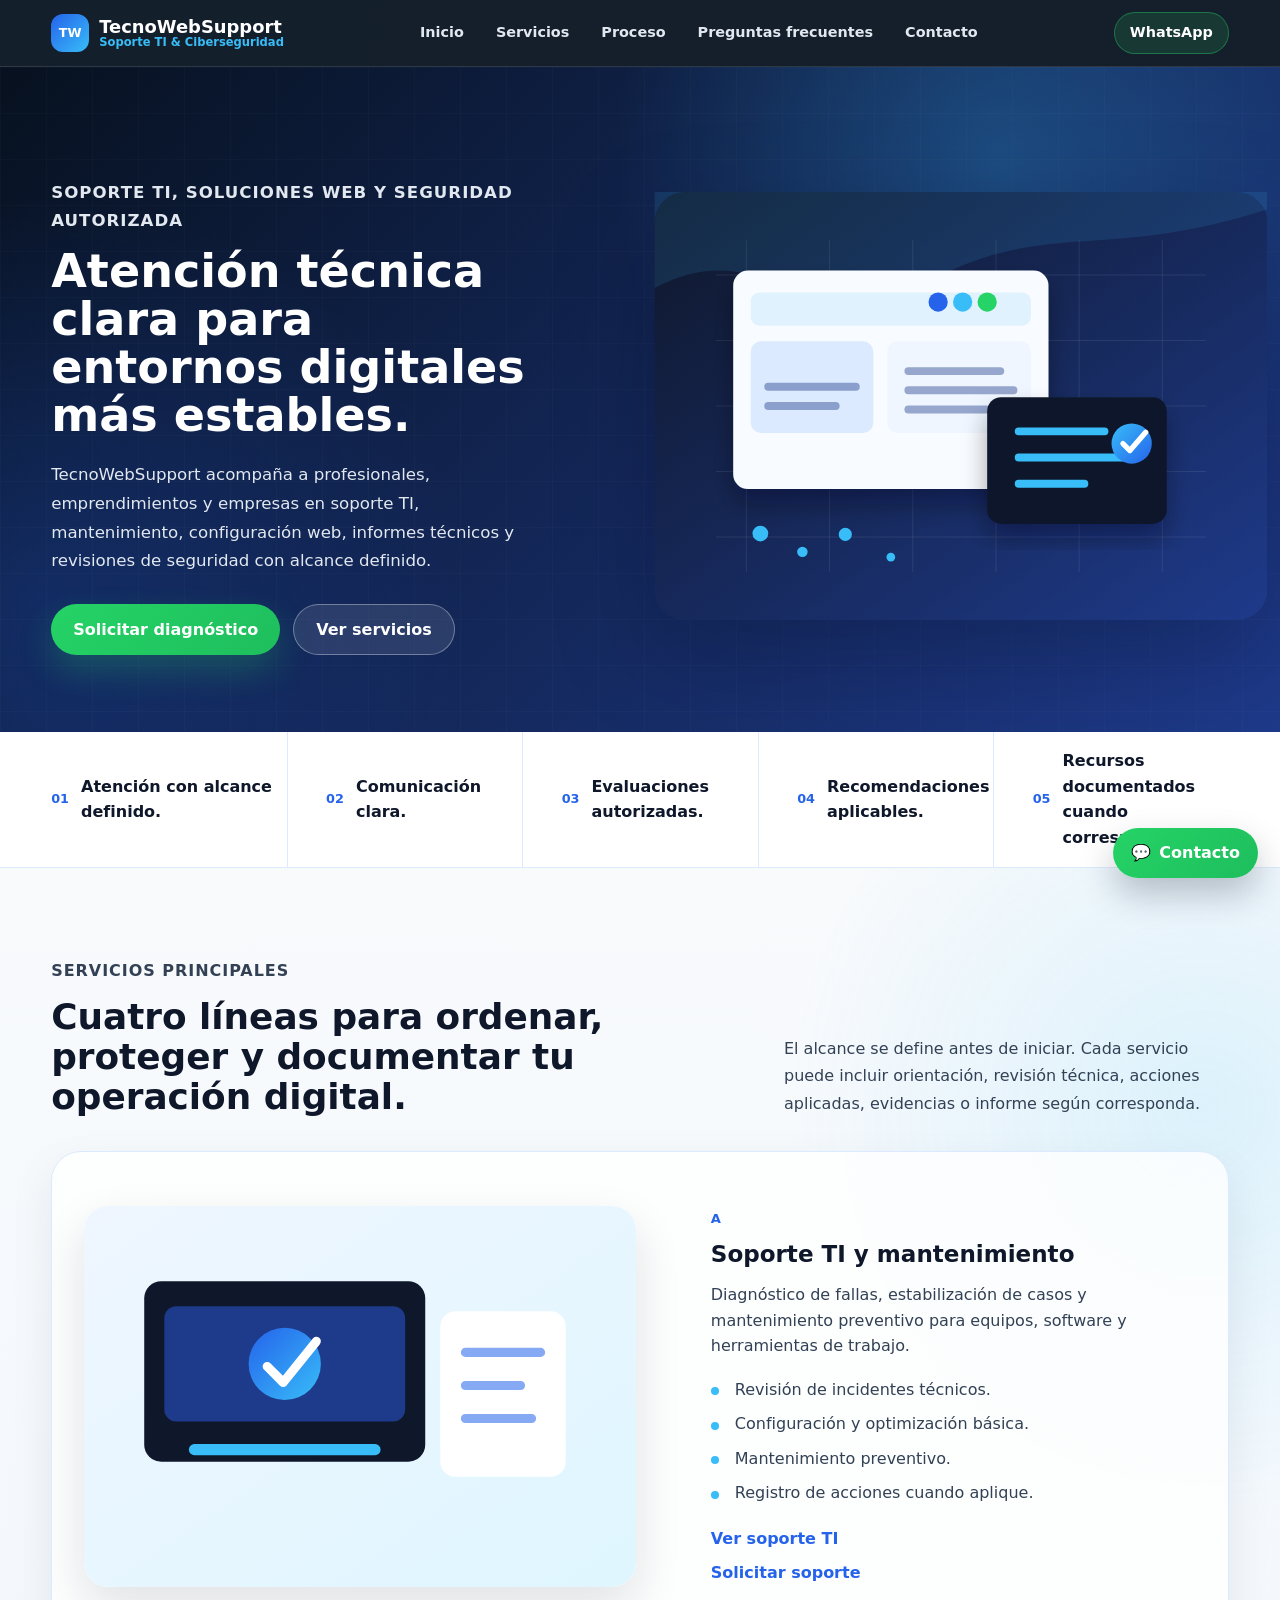
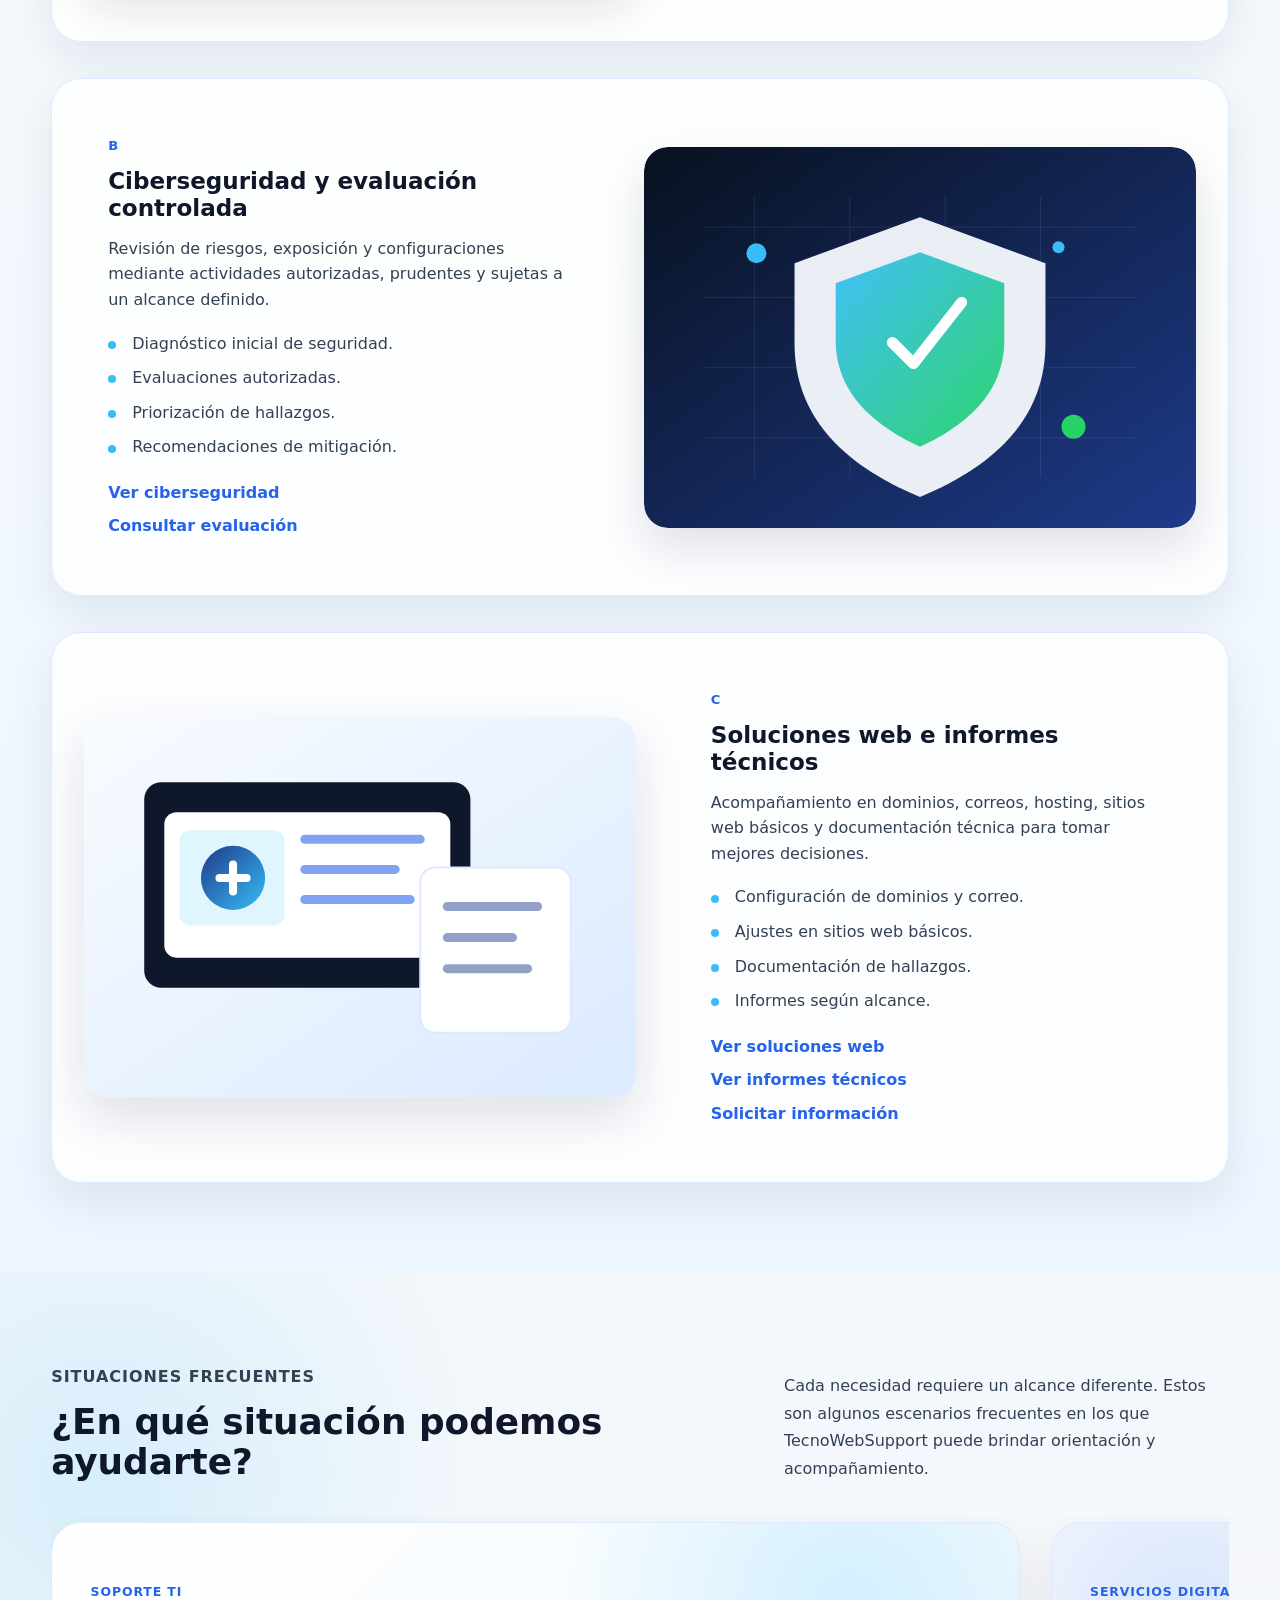
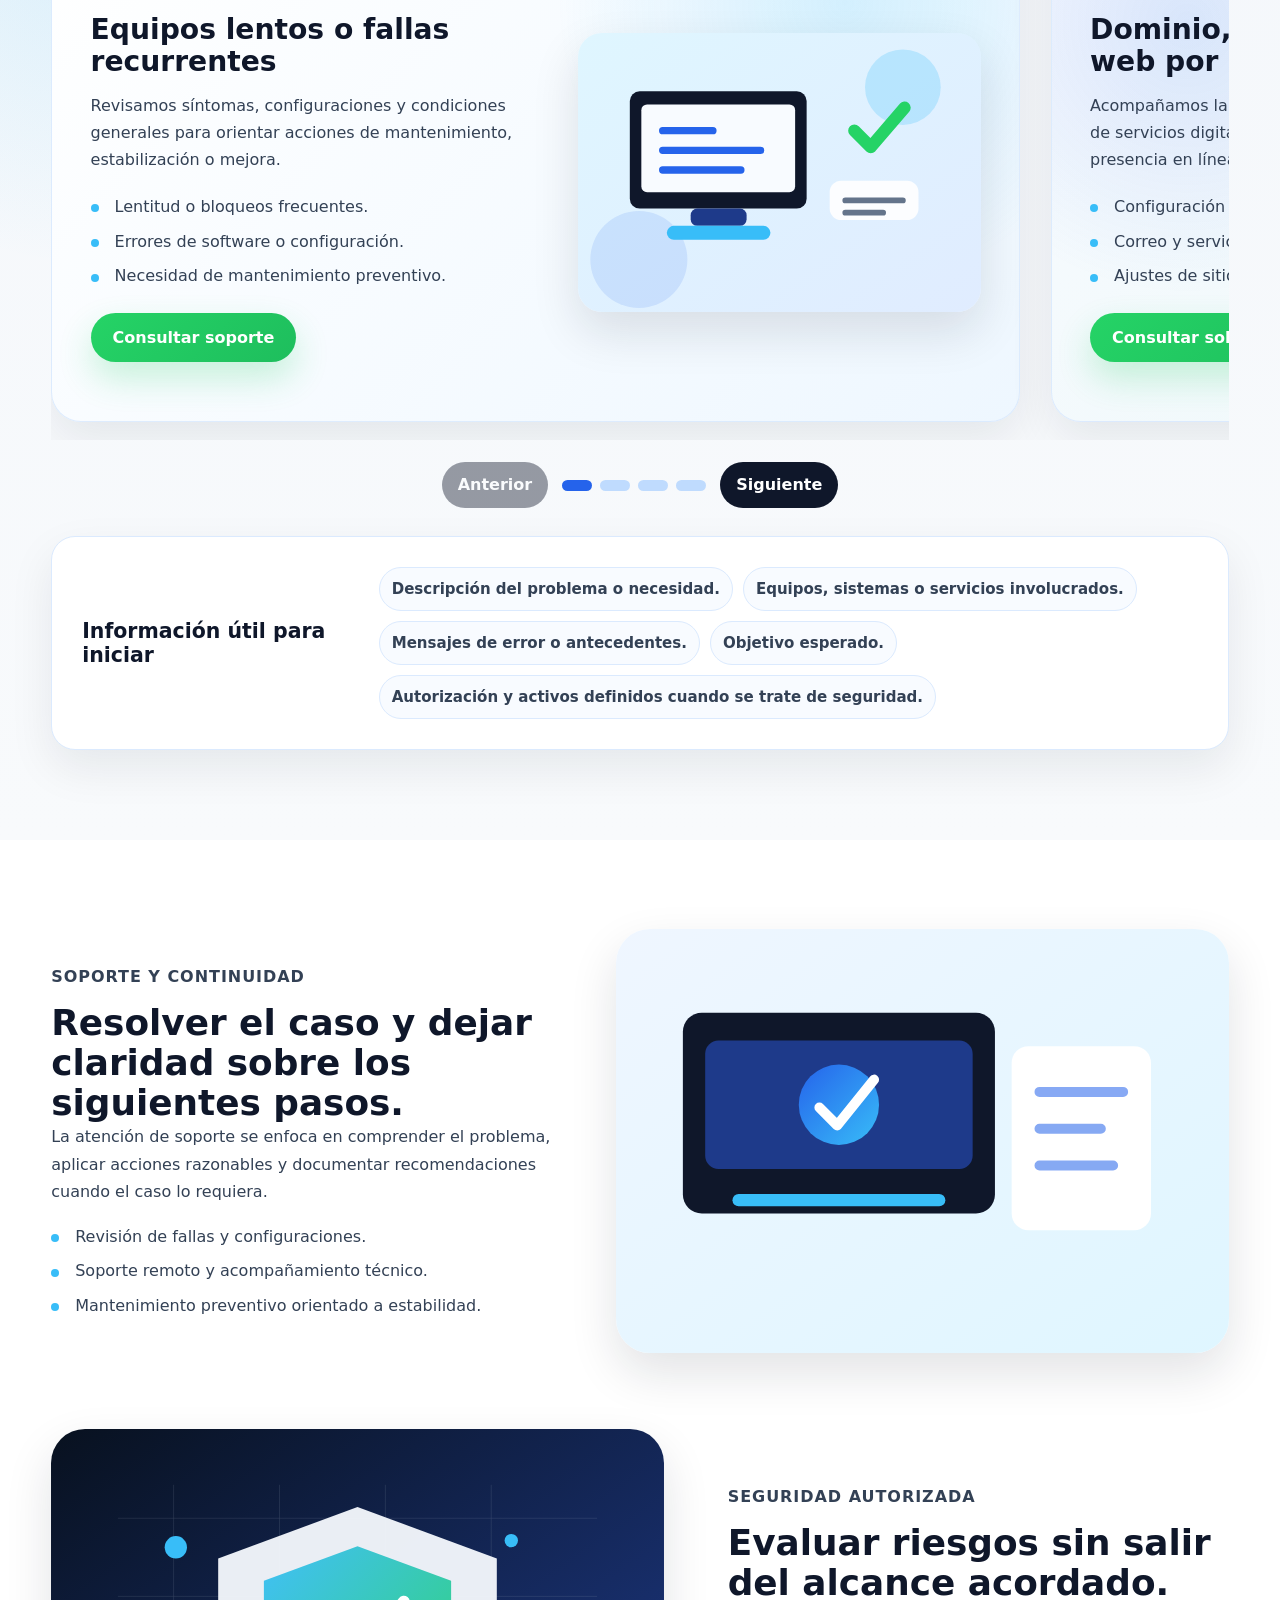
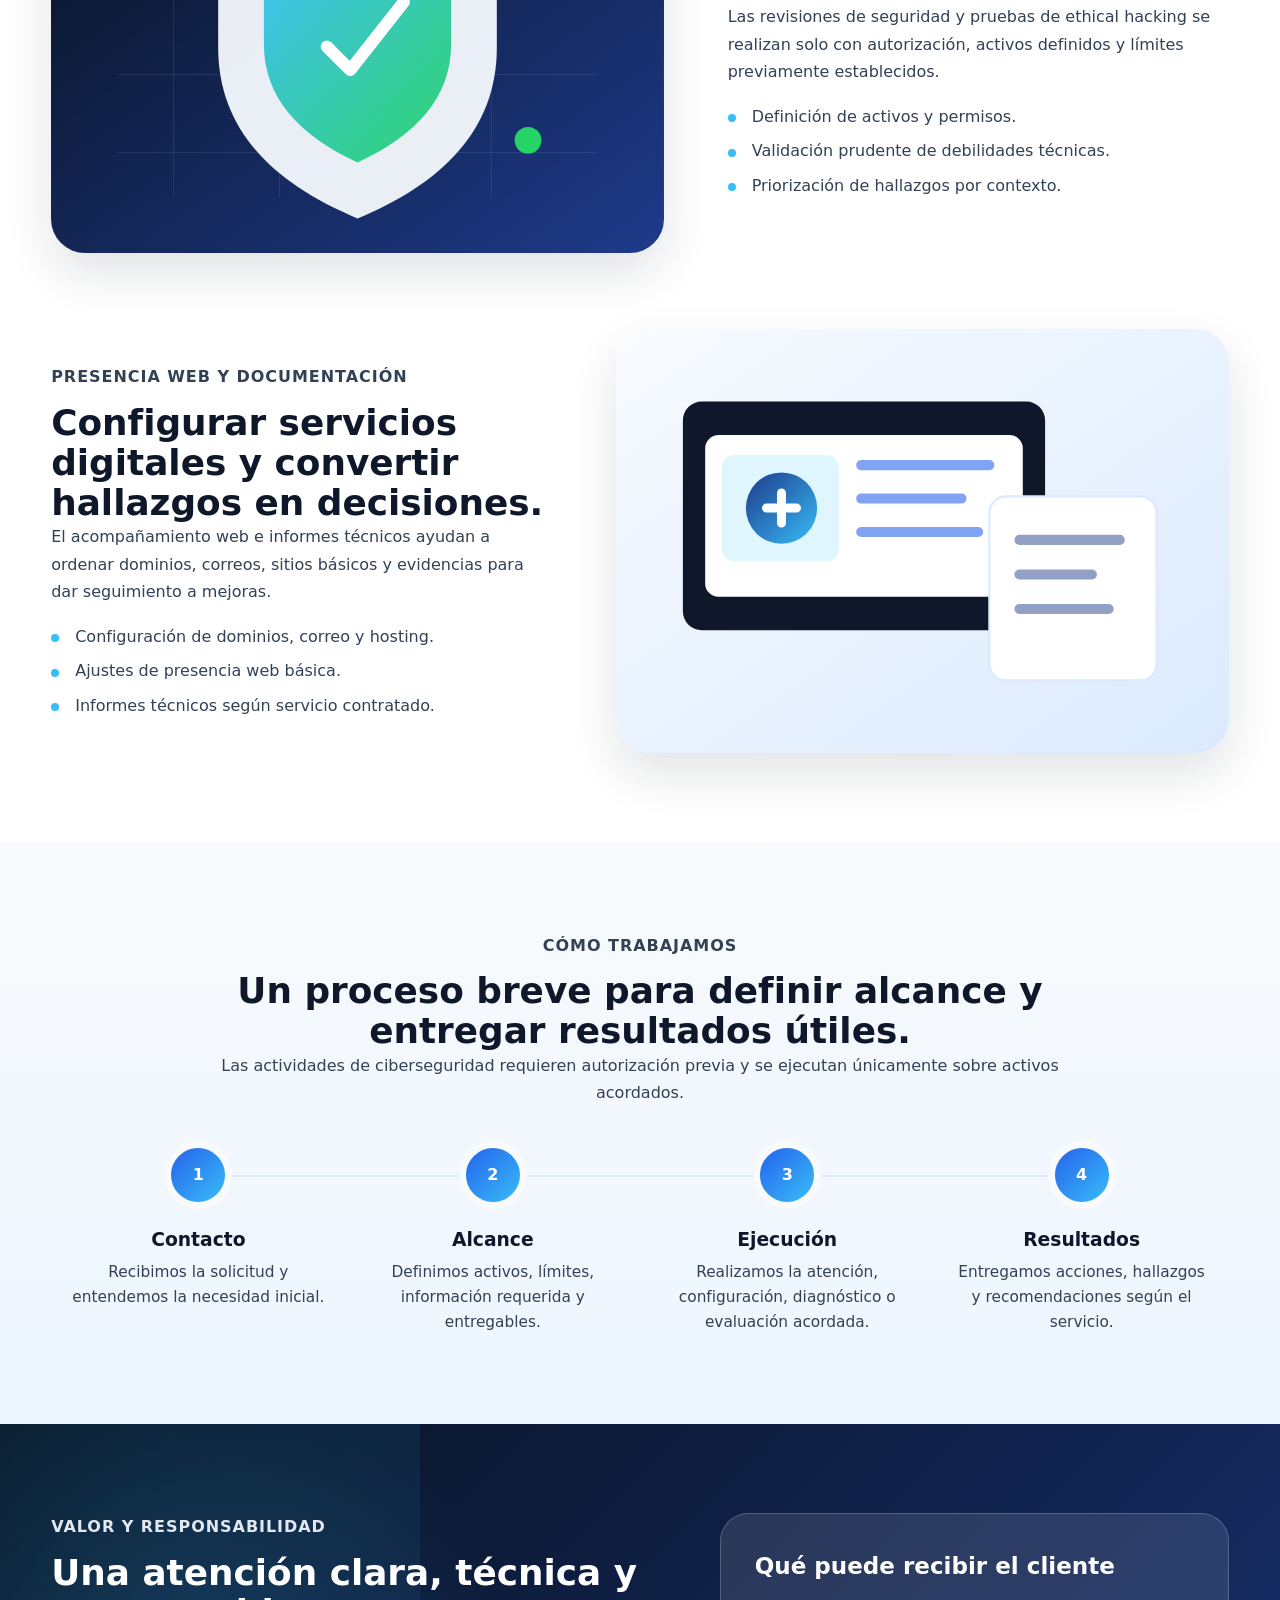
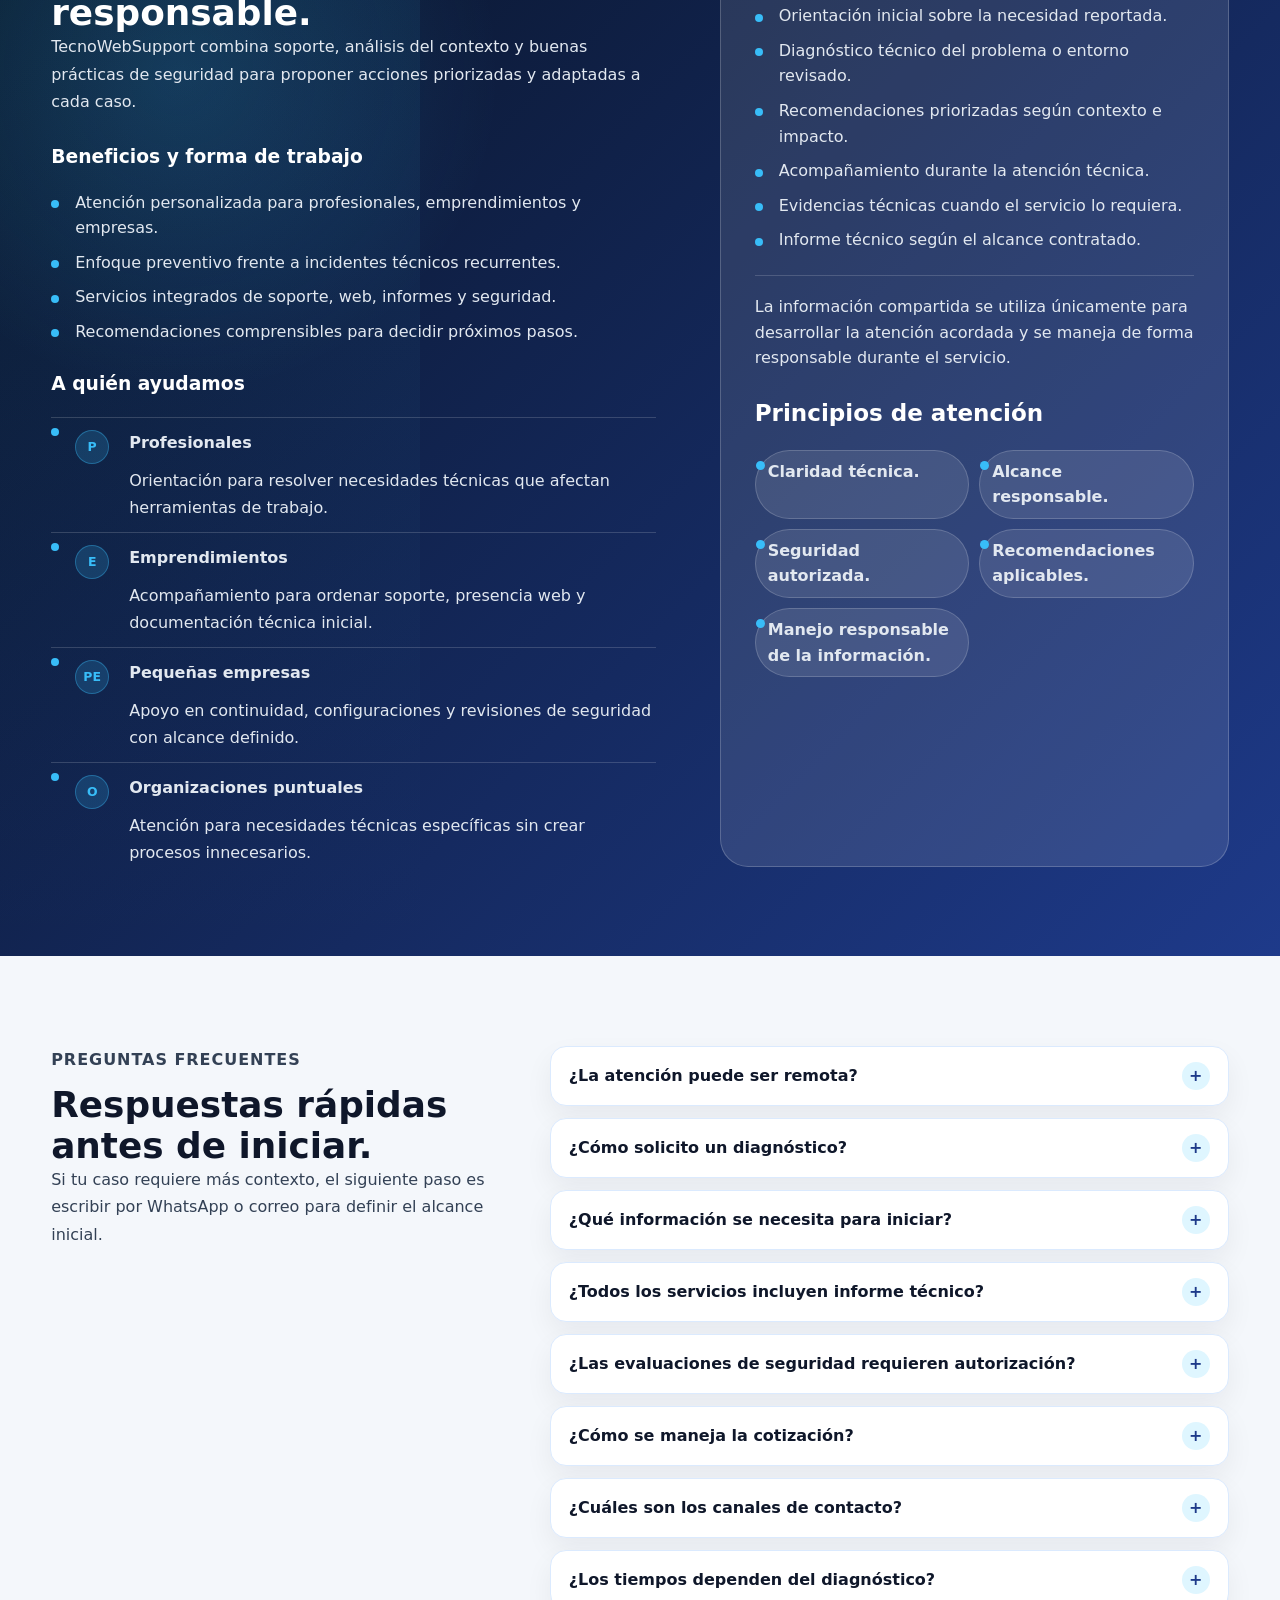
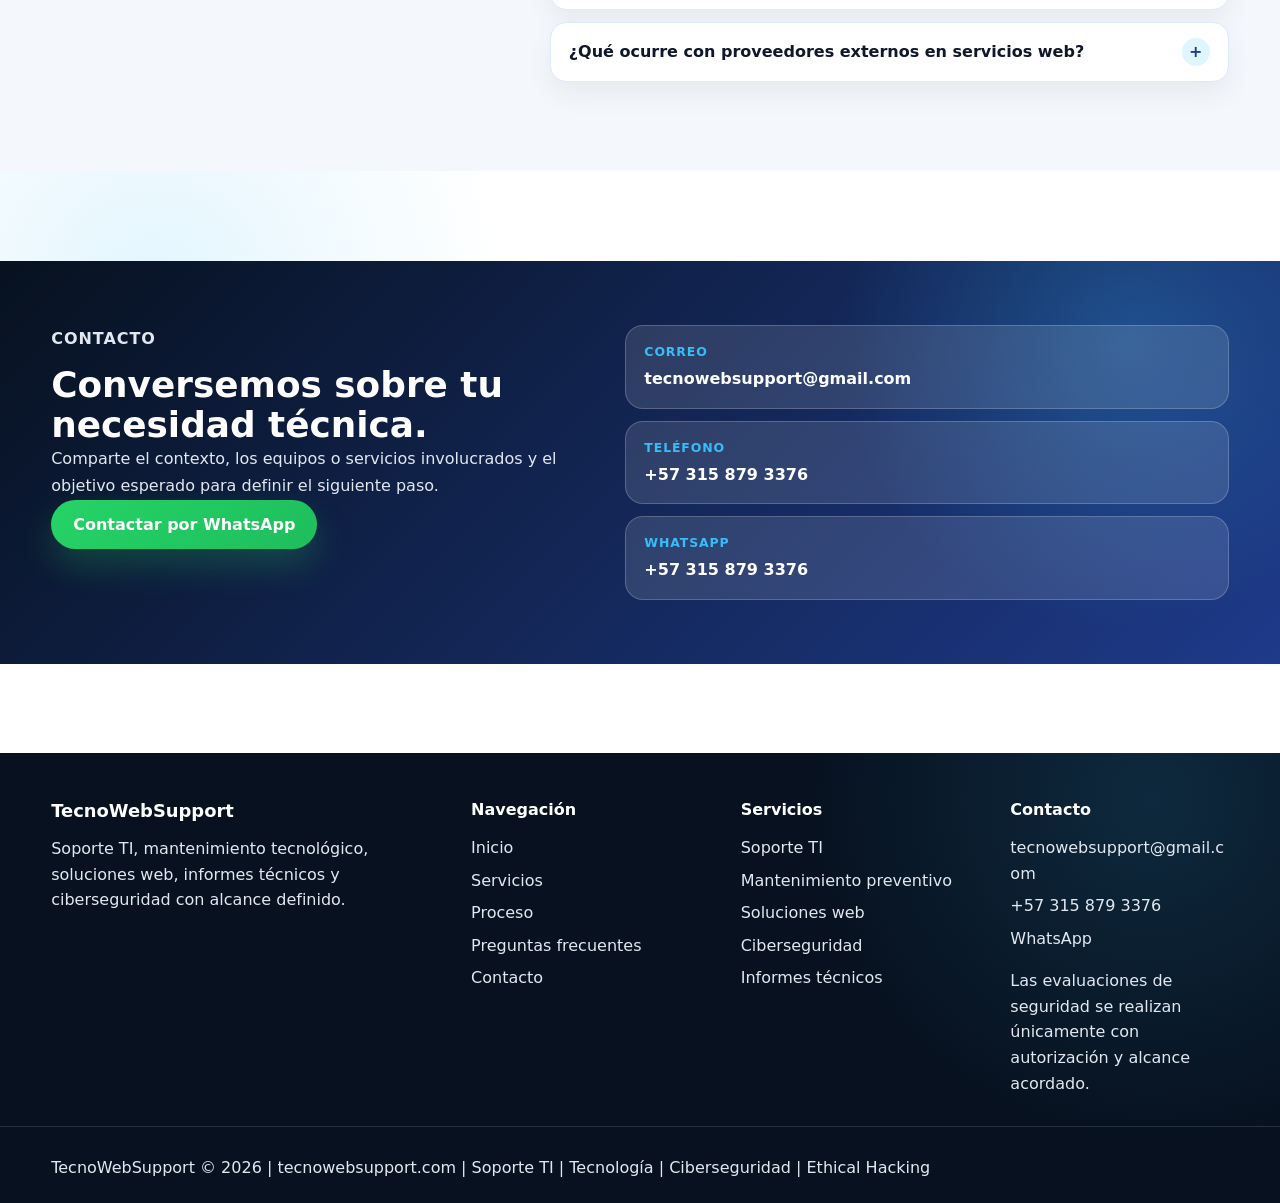
==== commit 80c0ca74: "Completa diseño corporativo y páginas de servicios" ====
--- a/index.html
+++ b/index.html
@@ -6,16 +6,23 @@
     <title>TecnoWebSupport | Soporte TI, tecnología y ciberseguridad</title>
     <meta
       name="description"
-      content="TecnoWebSupport ofrece soporte TI, mantenimiento, soluciones web, informes técnicos y ciberseguridad autorizada para entornos digitales." />
+      content="TecnoWebSupport ofrece soporte TI, mantenimiento, soluciones web, informes técnicos y ciberseguridad autorizada para entornos digitales."
+    />
     <meta name="author" content="TecnoWebSupport" />
     <meta name="robots" content="index, follow" />
     <meta name="theme-color" content="#0f172a" />
+    <link rel="canonical" href="https://tecnowebsupport.com/" />
+    <meta property="og:title" content="TecnoWebSupport | Soporte TI, tecnología y ciberseguridad" />
+    <meta property="og:description" content="Soporte TI, soluciones web, informes técnicos y ciberseguridad autorizada con alcance definido." />
+    <meta property="og:url" content="https://tecnowebsupport.com/" />
+    <meta property="og:type" content="website" />
     <link rel="stylesheet" href="styles.css" />
     <link rel="icon" type="image/svg+xml" href="assets/favicon.svg" />
   </head>
   <body>
+    <a class="skip-link" href="#contenido">Saltar al contenido principal</a>
     <header class="site-header">
-      <div class="container header-layout">
+      <div class="wide-container header-layout">
         <a class="brand" href="#inicio" aria-label="Ir al inicio de TecnoWebSupport">
           <span class="brand-mark" aria-hidden="true">TW</span>
           <span class="brand-text">
@@ -24,42 +31,30 @@
           </span>
         </a>
         <nav class="main-nav" aria-label="Navegación principal">
-          <a href="#inicio">
-            Inicio
-          </a>
-          <a href="#servicios">
-            Servicios
-          </a>
-          <a href="#proceso">
-            Proceso
-          </a>
-          <a href="#faq">
-            Preguntas frecuentes
-          </a>
-          <a href="#contacto">
-            Contacto
-          </a>
+          <a href="#inicio">Inicio</a>
+          <a href="/servicios/">Servicios</a>
+          <a href="#proceso">Proceso</a>
+          <a href="#faq">Preguntas frecuentes</a>
+          <a href="#contacto">Contacto</a>
         </nav>
         <a
           class="header-action"
           href="https://wa.me/573158793376?text=Hola%2C%20quiero%20solicitar%20informaci%C3%B3n%20sobre%20los%20servicios%20de%20TecnoWebSupport."
           target="_blank"
           rel="noopener noreferrer"
-          aria-label="Contactar a TecnoWebSupport por WhatsApp">
+          aria-label="Contactar a TecnoWebSupport por WhatsApp"
+        >
           WhatsApp
         </a>
       </div>
     </header>
-    <main>
-      <section id="inicio" class="hero-section">
-        <div class="container hero-grid">
+
+    <main id="contenido">
+      <section id="inicio" class="hero-section full-bleed">
+        <div class="wide-container hero-grid">
           <div class="hero-copy">
-            <p class="eyebrow">
-              Soporte TI, soluciones web y seguridad autorizada
-            </p>
-            <h1>
-              Atención técnica clara para entornos digitales más estables.
-            </h1>
+            <p class="eyebrow">Soporte TI, soluciones web y seguridad autorizada</p>
+            <h1>Atención técnica clara para entornos digitales más estables.</h1>
             <p>
               TecnoWebSupport acompaña a profesionales, emprendimientos y empresas en soporte TI, mantenimiento, configuración web, informes técnicos y revisiones de seguridad con alcance definido.
             </p>
@@ -69,89 +64,41 @@
                 href="https://wa.me/573158793376?text=Hola%2C%20quiero%20solicitar%20un%20diagn%C3%B3stico%20con%20TecnoWebSupport."
                 target="_blank"
                 rel="noopener noreferrer"
-                aria-label="Solicitar diagnóstico a TecnoWebSupport por WhatsApp">
+                aria-label="Solicitar diagnóstico a TecnoWebSupport por WhatsApp"
+              >
                 Solicitar diagnóstico
               </a>
-              <a class="btn btn-ghost" href="#servicios">
-                Ver servicios
-              </a>
-            </div>
-          </div>
-          <div class="hero-system" aria-hidden="true">
-            <div class="system-orbit system-orbit-one">
-            </div>
-            <div class="system-orbit system-orbit-two">
-            </div>
-            <div class="system-panel main-panel">
-              <span class="panel-label">Entorno técnico</span>
-              <div class="panel-circuit">
-                <span>
-                </span>
-                <span>
-                </span>
-                <span>
-                </span>
-                <span>
-                </span>
-              </div>
-              <div class="panel-row">
-                <strong>Soporte TI</strong>
-                <span>Activo</span>
-              </div>
-              <div class="panel-row">
-                <strong>Seguridad</strong>
-                <span>Alcance definido</span>
-              </div>
-            </div>
-            <div class="system-panel floating-panel floating-panel-a">
-              <span>Diagnóstico</span>
-              <strong>Priorizado</strong>
-            </div>
-            <div class="system-panel floating-panel floating-panel-b">
-              <span>Informe</span>
-              <strong>Técnico</strong>
-            </div>
-            <div class="node-map">
-              <span>
-              </span>
-              <span>
-              </span>
-              <span>
-              </span>
-              <span>
-              </span>
-              <span>
-              </span>
-            </div>
-          </div>
-        </div>
-      </section>
-      <section class="trust-strip" aria-label="Especialidades de atención">
-        <div class="container trust-strip-grid">
-          <p>
-            <span aria-hidden="true">01</span>
-            Atención técnica contextualizada.
-          </p>
-          <p>
-            <span aria-hidden="true">02</span>
-            Seguridad con autorización.
-          </p>
-          <p>
-            <span aria-hidden="true">03</span>
-            Recomendaciones priorizadas.
-          </p>
-        </div>
-      </section>
-      <section id="servicios" class="section services-overview">
-        <div class="container">
+              <a class="btn btn-ghost" href="#servicios">Ver servicios</a>
+            </div>
+          </div>
+          <figure class="hero-media" aria-hidden="true">
+            <img
+              src="assets/hero-operations.svg"
+              alt=""
+              width="1400"
+              height="980"
+              fetchpriority="high"
+            />
+          </figure>
+        </div>
+      </section>
+
+      <section class="trust-strip full-bleed" aria-label="Especialidades de atención">
+        <div class="wide-container trust-strip-grid">
+          <p><span aria-hidden="true">01</span> Atención con alcance definido.</p>
+          <p><span aria-hidden="true">02</span> Comunicación clara.</p>
+          <p><span aria-hidden="true">03</span> Evaluaciones autorizadas.</p>
+          <p><span aria-hidden='true'>04</span> Recomendaciones aplicables.</p>
+          <p><span aria-hidden='true'>05</span> Recursos documentados cuando corresponda.</p>
+        </div>
+      </section>
+
+      <section id="servicios" class="section services-overview full-bleed">
+        <div class="wide-container">
           <div class="section-heading split-heading">
             <div>
-              <p class="eyebrow">
-                Servicios principales
-              </p>
-              <h2>
-                Tres áreas para ordenar, proteger y documentar tu operación digital.
-              </h2>
+              <p class="eyebrow">Servicios principales</p>
+              <h2>Cuatro líneas para ordenar, proteger y documentar tu operación digital.</h2>
             </div>
             <p>
               El alcance se define antes de iniciar. Cada servicio puede incluir orientación, revisión técnica, acciones aplicadas, evidencias o informe según corresponda.
@@ -159,124 +106,86 @@
           </div>
           <div class="service-showcase">
             <article class="service-area service-area-support">
-              <div class="service-visual" aria-hidden="true">
-                <span>
-                </span>
-                <span>
-                </span>
-                <span>
-                </span>
-              </div>
+              <figure class="service-media" aria-hidden="true">
+                <img src="assets/support-continuity.svg" alt="" width="1100" height="760" loading="lazy" />
+              </figure>
               <div class="service-content">
                 <span class="service-number">A</span>
-                <h3>
-                  Soporte TI y mantenimiento
-                </h3>
+                <h3>Soporte TI y mantenimiento</h3>
                 <p>
                   Diagnóstico de fallas, estabilización de casos y mantenimiento preventivo para equipos, software y herramientas de trabajo.
                 </p>
                 <ul>
-                  <li>
-                    Revisión de incidentes técnicos.
-                  </li>
-                  <li>
-                    Configuración y optimización básica.
-                  </li>
-                  <li>
-                    Mantenimiento preventivo.
-                  </li>
-                  <li>
-                    Registro de acciones cuando aplique.
-                  </li>
+                  <li>Revisión de incidentes técnicos.</li>
+                  <li>Configuración y optimización básica.</li>
+                  <li>Mantenimiento preventivo.</li>
+                  <li>Registro de acciones cuando aplique.</li>
                 </ul>
+                <a class='text-link' href='/servicios/soporte-ti/'>Ver soporte TI</a>
                 <a
                   href="https://wa.me/573158793376?text=Hola%2C%20quiero%20solicitar%20soporte%20TI%20y%20mantenimiento%20con%20TecnoWebSupport."
                   class="text-link"
                   target="_blank"
                   rel="noopener noreferrer"
-                  aria-label="Solicitar soporte TI y mantenimiento a TecnoWebSupport por WhatsApp">
+                  aria-label="Solicitar soporte TI y mantenimiento a TecnoWebSupport por WhatsApp"
+                >
                   Solicitar soporte
                 </a>
               </div>
             </article>
             <article class="service-area service-area-security">
-              <div class="service-visual security-visual" aria-hidden="true">
-                <span>
-                </span>
-                <span>
-                </span>
-                <span>
-                </span>
-              </div>
+              <figure class="service-media" aria-hidden="true">
+                <img src="assets/security-review.svg" alt="" width="1100" height="760" loading="lazy" />
+              </figure>
               <div class="service-content">
                 <span class="service-number">B</span>
-                <h3>
-                  Ciberseguridad y evaluación controlada
-                </h3>
+                <h3>Ciberseguridad y evaluación controlada</h3>
                 <p>
                   Revisión de riesgos, exposición y configuraciones mediante actividades autorizadas, prudentes y sujetas a un alcance definido.
                 </p>
                 <ul>
-                  <li>
-                    Diagnóstico inicial de seguridad.
-                  </li>
-                  <li>
-                    Evaluaciones autorizadas.
-                  </li>
-                  <li>
-                    Priorización de hallazgos.
-                  </li>
-                  <li>
-                    Recomendaciones de mitigación.
-                  </li>
+                  <li>Diagnóstico inicial de seguridad.</li>
+                  <li>Evaluaciones autorizadas.</li>
+                  <li>Priorización de hallazgos.</li>
+                  <li>Recomendaciones de mitigación.</li>
                 </ul>
+                <a class='text-link' href='/servicios/ciberseguridad/'>Ver ciberseguridad</a>
                 <a
                   href="https://wa.me/573158793376?text=Hola%2C%20quiero%20consultar%20una%20evaluaci%C3%B3n%20de%20seguridad%20controlada%20con%20TecnoWebSupport."
                   class="text-link"
                   target="_blank"
                   rel="noopener noreferrer"
-                  aria-label="Consultar evaluación de seguridad controlada a TecnoWebSupport por WhatsApp">
+                  aria-label="Consultar evaluación de seguridad controlada a TecnoWebSupport por WhatsApp"
+                >
                   Consultar evaluación
                 </a>
               </div>
             </article>
             <article class="service-area service-area-web">
-              <div class="service-visual web-visual" aria-hidden="true">
-                <span>
-                </span>
-                <span>
-                </span>
-                <span>
-                </span>
-              </div>
+              <figure class="service-media" aria-hidden="true">
+                <img src="assets/web-documentation.svg" alt="" width="1100" height="760" loading="lazy" />
+              </figure>
               <div class="service-content">
                 <span class="service-number">C</span>
-                <h3>
-                  Soluciones web e informes técnicos
-                </h3>
+                <h3>Soluciones web e informes técnicos</h3>
                 <p>
                   Acompañamiento en dominios, correos, hosting, sitios web básicos y documentación técnica para tomar mejores decisiones.
                 </p>
                 <ul>
-                  <li>
-                    Configuración de dominios y correo.
-                  </li>
-                  <li>
-                    Ajustes en sitios web básicos.
-                  </li>
-                  <li>
-                    Documentación de hallazgos.
-                  </li>
-                  <li>
-                    Informes según alcance.
-                  </li>
+                  <li>Configuración de dominios y correo.</li>
+                  <li>Ajustes en sitios web básicos.</li>
+                  <li>Documentación de hallazgos.</li>
+                  <li>Informes según alcance.</li>
                 </ul>
+                <a class='text-link' href='/servicios/soluciones-web/'>Ver soluciones web</a>
+                <a class='text-link' href='/servicios/informes-tecnicos/'>Ver informes técnicos</a>
                 <a
                   href="https://wa.me/573158793376?text=Hola%2C%20quiero%20solicitar%20informaci%C3%B3n%20sobre%20soluciones%20web%20e%20informes%20t%C3%A9cnicos%20de%20TecnoWebSupport."
                   class="text-link"
                   target="_blank"
                   rel="noopener noreferrer"
-                  aria-label="Solicitar información sobre soluciones web e informes técnicos a TecnoWebSupport por WhatsApp">
+                  aria-label="Solicitar información sobre soluciones web e informes técnicos a TecnoWebSupport por WhatsApp"
+                >
                   Solicitar información
                 </a>
               </div>
@@ -284,373 +193,400 @@
           </div>
         </div>
       </section>
+
       <section
-        class="section alternating-services"
-        aria-label="Detalle de servicios de TecnoWebSupport">
-        <div class="container alternating-stack">
+        class='section situation-section full-bleed'
+        aria-labelledby='situaciones-title'
+      >
+        <div class='wide-container'>
+          <div class='section-heading split-heading'>
+            <div>
+              <p class='eyebrow'>Situaciones frecuentes</p>
+              <h2 id='situaciones-title'>¿En qué situación podemos ayudarte?</h2>
+            </div>
+            <p>
+              Cada necesidad requiere un alcance diferente. Estos son algunos escenarios frecuentes en los que TecnoWebSupport puede brindar orientación y acompañamiento.
+            </p>
+          </div>
+          <div
+            class='case-carousel'
+            role='region'
+            aria-roledescription='carrusel'
+            aria-label='Situaciones frecuentes atendidas por TecnoWebSupport'
+            data-carousel
+          >
+            <div class='case-carousel-shell'>
+              <div class='case-track' tabindex='0' data-carousel-track>
+                <article
+                  class='case-slide case-slide-support'
+                  role='group'
+                  aria-roledescription='diapositiva'
+                  aria-label='Diapositiva 1 de 4'
+                >
+                  <div class='case-copy'>
+                    <span class='case-kicker'>Soporte TI</span>
+                    <h3>Equipos lentos o fallas recurrentes</h3>
+                    <p>
+                      Revisamos síntomas, configuraciones y condiciones generales para orientar acciones de mantenimiento, estabilización o mejora.
+                    </p>
+                    <ul>
+                      <li>Lentitud o bloqueos frecuentes.</li>
+                      <li>Errores de software o configuración.</li>
+                      <li>Necesidad de mantenimiento preventivo.</li>
+                    </ul>
+                    <a
+                      class='btn btn-primary'
+                      href='https://wa.me/573158793376?text=Hola%2C%20quiero%20consultar%20soporte%20TI%20para%20equipos%20lentos%20o%20fallas%20recurrentes%20con%20TecnoWebSupport.'
+                      target='_blank'
+                      rel='noopener noreferrer'
+                      aria-label='Consultar soporte TI a TecnoWebSupport por WhatsApp'
+                    >
+                      Consultar soporte
+                    </a>
+                  </div>
+                  <figure class='case-media' aria-hidden='true'>
+                    <img src='assets/case-support.svg' alt='' width='980' height='680' loading='lazy' />
+                  </figure>
+                </article>
+                <article
+                  class='case-slide case-slide-web'
+                  role='group'
+                  aria-roledescription='diapositiva'
+                  aria-label='Diapositiva 2 de 4'
+                >
+                  <div class='case-copy'>
+                    <span class='case-kicker'>Servicios digitales</span>
+                    <h3>Dominio, correo o sitio web por configurar</h3>
+                    <p>
+                      Acompañamos la organización y configuración inicial de servicios digitales necesarios para fortalecer la presencia en línea.
+                    </p>
+                    <ul>
+                      <li>Configuración de dominio.</li>
+                      <li>Correo y servicios de hosting.</li>
+                      <li>Ajustes de sitios web básicos.</li>
+                    </ul>
+                    <a
+                      class='btn btn-primary'
+                      href='https://wa.me/573158793376?text=Hola%2C%20quiero%20consultar%20una%20soluci%C3%B3n%20web%20para%20dominio%2C%20correo%20o%20sitio%20b%C3%A1sico%20con%20TecnoWebSupport.'
+                      target='_blank'
+                      rel='noopener noreferrer'
+                      aria-label='Consultar solución web a TecnoWebSupport por WhatsApp'
+                    >
+                      Consultar solución web
+                    </a>
+                  </div>
+                  <figure class='case-media' aria-hidden='true'>
+                    <img src='assets/case-web.svg' alt='' width='980' height='680' loading='lazy' />
+                  </figure>
+                </article>
+                <article
+                  class='case-slide case-slide-security'
+                  role='group'
+                  aria-roledescription='diapositiva'
+                  aria-label='Diapositiva 3 de 4'
+                >
+                  <div class='case-copy'>
+                    <span class='case-kicker'>Ciberseguridad</span>
+                    <h3>Riesgos o configuraciones de seguridad por revisar</h3>
+                    <p>
+                      Realizamos revisiones técnicas autorizadas para identificar debilidades y priorizar recomendaciones según el contexto.
+                    </p>
+                    <ul>
+                      <li>Configuraciones inseguras.</li>
+                      <li>Exposición tecnológica.</li>
+                      <li>Evaluaciones con alcance definido.</li>
+                    </ul>
+                    <a
+                      class='btn btn-primary'
+                      href='https://wa.me/573158793376?text=Hola%2C%20quiero%20consultar%20una%20revisi%C3%B3n%20de%20ciberseguridad%20autorizada%20con%20TecnoWebSupport.'
+                      target='_blank'
+                      rel='noopener noreferrer'
+                      aria-label='Consultar revisión de ciberseguridad a TecnoWebSupport por WhatsApp'
+                    >
+                      Consultar revisión
+                    </a>
+                  </div>
+                  <figure class='case-media' aria-hidden='true'>
+                    <img src='assets/case-security.svg' alt='' width='980' height='680' loading='lazy' />
+                  </figure>
+                </article>
+                <article
+                  class='case-slide case-slide-report'
+                  role='group'
+                  aria-roledescription='diapositiva'
+                  aria-label='Diapositiva 4 de 4'
+                >
+                  <div class='case-copy'>
+                    <span class='case-kicker'>Documentación técnica</span>
+                    <h3>Necesidad de evidencias o informe técnico</h3>
+                    <p>
+                      Organizamos hallazgos, acciones y recomendaciones para facilitar la toma de decisiones y el seguimiento técnico.
+                    </p>
+                    <ul>
+                      <li>Evidencias de actividades realizadas.</li>
+                      <li>Evaluaciones autorizadas.</li>
+                      <li>Informe según el servicio contratado.</li>
+                    </ul>
+                    <a
+                      class='btn btn-primary'
+                      href='https://wa.me/573158793376?text=Hola%2C%20quiero%20consultar%20un%20informe%20t%C3%A9cnico%20o%20evidencias%20con%20TecnoWebSupport.'
+                      target='_blank'
+                      rel='noopener noreferrer'
+                      aria-label='Consultar informe técnico a TecnoWebSupport por WhatsApp'
+                    >
+                      Consultar informe
+                    </a>
+                  </div>
+                  <figure class='case-media' aria-hidden='true'>
+                    <img src='assets/case-report.svg' alt='' width='980' height='680' loading='lazy' />
+                  </figure>
+                </article>
+              </div>
+            </div>
+            <div class='case-controls' role='group' aria-label='Controles del carrusel' hidden>
+              <button class='case-control' type='button' data-carousel-prev aria-label='Ver situación anterior'>
+                Anterior
+              </button>
+              <div class='case-indicators' role='group' aria-label='Indicadores del carrusel'>
+                <button type='button' data-carousel-dot aria-label='Ver diapositiva 1 de 4' aria-current='true'></button>
+                <button type='button' data-carousel-dot aria-label='Ver diapositiva 2 de 4'></button>
+                <button type='button' data-carousel-dot aria-label='Ver diapositiva 3 de 4'></button>
+                <button type='button' data-carousel-dot aria-label='Ver diapositiva 4 de 4'></button>
+              </div>
+              <button class='case-control' type='button' data-carousel-next aria-label='Ver situación siguiente'>
+                Siguiente
+              </button>
+            </div>
+          </div>
+          <div class='starter-info' aria-labelledby='starter-info-title'>
+            <h3 id='starter-info-title'>Información útil para iniciar</h3>
+            <ul>
+              <li>Descripción del problema o necesidad.</li>
+              <li>Equipos, sistemas o servicios involucrados.</li>
+              <li>Mensajes de error o antecedentes.</li>
+              <li>Objetivo esperado.</li>
+              <li>Autorización y activos definidos cuando se trate de seguridad.</li>
+            </ul>
+          </div>
+        </div>
+      </section>
+
+      <section class="section alternating-services full-bleed" aria-label="Detalle de servicios de TecnoWebSupport">
+        <div class="wide-container alternating-stack">
           <article class="feature-row">
             <div class="feature-copy">
-              <p class="eyebrow">
-                Soporte y continuidad
-              </p>
-              <h2>
-                Resolver el caso y dejar claridad sobre los siguientes pasos.
-              </h2>
+              <p class="eyebrow">Soporte y continuidad</p>
+              <h2>Resolver el caso y dejar claridad sobre los siguientes pasos.</h2>
               <p>
                 La atención de soporte se enfoca en comprender el problema, aplicar acciones razonables y documentar recomendaciones cuando el caso lo requiera.
               </p>
               <ul class="check-list">
-                <li>
-                  Revisión de fallas y configuraciones.
-                </li>
-                <li>
-                  Soporte remoto y acompañamiento técnico.
-                </li>
-                <li>
-                  Mantenimiento preventivo orientado a estabilidad.
-                </li>
+                <li>Revisión de fallas y configuraciones.</li>
+                <li>Soporte remoto y acompañamiento técnico.</li>
+                <li>Mantenimiento preventivo orientado a estabilidad.</li>
               </ul>
             </div>
-            <div class="feature-art continuity-art" aria-hidden="true">
-              <span class="art-card art-card-one">Equipo</span>
-              <span class="art-line">
-              </span>
-              <span class="art-card art-card-two">Herramientas</span>
-              <span class="art-card art-card-three">Acciones</span>
-            </div>
+            <figure class="feature-media" aria-hidden="true">
+              <img src="assets/support-continuity.svg" alt="" width="1100" height="760" loading="lazy" />
+            </figure>
           </article>
           <article class="feature-row feature-row-reverse">
             <div class="feature-copy">
-              <p class="eyebrow">
-                Seguridad autorizada
-              </p>
-              <h2>
-                Evaluar riesgos sin salir del alcance acordado.
-              </h2>
+              <p class="eyebrow">Seguridad autorizada</p>
+              <h2>Evaluar riesgos sin salir del alcance acordado.</h2>
               <p>
                 Las revisiones de seguridad y pruebas de ethical hacking se realizan solo con autorización, activos definidos y límites previamente establecidos.
               </p>
               <ul class="check-list">
-                <li>
-                  Definición de activos y permisos.
-                </li>
-                <li>
-                  Validación prudente de debilidades técnicas.
-                </li>
-                <li>
-                  Priorización de hallazgos por contexto.
-                </li>
+                <li>Definición de activos y permisos.</li>
+                <li>Validación prudente de debilidades técnicas.</li>
+                <li>Priorización de hallazgos por contexto.</li>
               </ul>
             </div>
-            <div class="feature-art security-art" aria-hidden="true">
-              <span class="shield-core">Alcance</span>
-              <span class="shield-ring">
-              </span>
-              <span class="risk-dot risk-dot-one">
-              </span>
-              <span class="risk-dot risk-dot-two">
-              </span>
-              <span class="risk-dot risk-dot-three">
-              </span>
-            </div>
+            <figure class="feature-media" aria-hidden="true">
+              <img src="assets/security-review.svg" alt="" width="1100" height="760" loading="lazy" />
+            </figure>
           </article>
           <article class="feature-row">
             <div class="feature-copy">
-              <p class="eyebrow">
-                Presencia web y documentación
-              </p>
-              <h2>
-                Configurar servicios digitales y convertir hallazgos en decisiones.
-              </h2>
+              <p class="eyebrow">Presencia web y documentación</p>
+              <h2>Configurar servicios digitales y convertir hallazgos en decisiones.</h2>
               <p>
                 El acompañamiento web e informes técnicos ayudan a ordenar dominios, correos, sitios básicos y evidencias para dar seguimiento a mejoras.
               </p>
               <ul class="check-list">
-                <li>
-                  Configuración de dominios, correo y hosting.
-                </li>
-                <li>
-                  Ajustes de presencia web básica.
-                </li>
-                <li>
-                  Informes técnicos según servicio contratado.
-                </li>
+                <li>Configuración de dominios, correo y hosting.</li>
+                <li>Ajustes de presencia web básica.</li>
+                <li>Informes técnicos según servicio contratado.</li>
               </ul>
             </div>
-            <div class="feature-art web-art" aria-hidden="true">
-              <span class="browser-shell">
-              </span>
-              <span class="doc-sheet doc-sheet-one">
-              </span>
-              <span class="doc-sheet doc-sheet-two">
-              </span>
-              <span class="web-node">
-              </span>
-            </div>
+            <figure class="feature-media" aria-hidden="true">
+              <img src="assets/web-documentation.svg" alt="" width="1100" height="760" loading="lazy" />
+            </figure>
           </article>
         </div>
       </section>
-      <section id="proceso" class="section process-section">
-        <div class="container">
+
+      <section id="proceso" class="section process-section full-bleed">
+        <div class="wide-container">
           <div class="section-heading centered-heading">
-            <p class="eyebrow">
-              Cómo trabajamos
-            </p>
-            <h2>
-              Un proceso breve para definir alcance y entregar resultados útiles.
-            </h2>
+            <p class="eyebrow">Cómo trabajamos</p>
+            <h2>Un proceso breve para definir alcance y entregar resultados útiles.</h2>
             <p>
               Las actividades de ciberseguridad requieren autorización previa y se ejecutan únicamente sobre activos acordados.
             </p>
           </div>
           <ol class="process-line">
-            <li>
-              <span>1</span>
-              <h3>
-                Contacto
-              </h3>
-              <p>
-                Recibimos la solicitud y entendemos la necesidad inicial.
-              </p>
-            </li>
-            <li>
-              <span>2</span>
-              <h3>
-                Alcance
-              </h3>
-              <p>
-                Definimos activos, límites, información requerida y entregables.
-              </p>
-            </li>
-            <li>
-              <span>3</span>
-              <h3>
-                Ejecución
-              </h3>
-              <p>
-                Realizamos la atención, configuración, diagnóstico o evaluación acordada.
-              </p>
-            </li>
-            <li>
-              <span>4</span>
-              <h3>
-                Resultados
-              </h3>
-              <p>
-                Entregamos acciones, hallazgos y recomendaciones según el servicio.
-              </p>
-            </li>
+            <li><span>1</span><h3>Contacto</h3><p>Recibimos la solicitud y entendemos la necesidad inicial.</p></li>
+            <li><span>2</span><h3>Alcance</h3><p>Definimos activos, límites, información requerida y entregables.</p></li>
+            <li><span>3</span><h3>Ejecución</h3><p>Realizamos la atención, configuración, diagnóstico o evaluación acordada.</p></li>
+            <li><span>4</span><h3>Resultados</h3><p>Entregamos acciones, hallazgos y recomendaciones según el servicio.</p></li>
           </ol>
         </div>
       </section>
-      <section class="section value-section">
-        <div class="container value-panel">
+
+      <section class="section value-section full-bleed">
+        <div class="wide-container value-panel">
           <div class="value-copy">
-            <p class="eyebrow">
-              Valor y responsabilidad
-            </p>
-            <h2>
-              Una atención clara, técnica y responsable.
-            </h2>
+            <p class="eyebrow">Valor y responsabilidad</p>
+            <h2>Una atención clara, técnica y responsable.</h2>
             <p>
               TecnoWebSupport combina soporte, análisis del contexto y buenas prácticas de seguridad para proponer acciones priorizadas y adaptadas a cada caso.
             </p>
             <div class="value-group">
-              <h3>
-                Beneficios y forma de trabajo
-              </h3>
+              <h3>Beneficios y forma de trabajo</h3>
               <ul>
-                <li>
-                  Atención personalizada para profesionales, emprendimientos y empresas.
-                </li>
-                <li>
-                  Enfoque preventivo frente a incidentes técnicos recurrentes.
-                </li>
-                <li>
-                  Servicios integrados de soporte, web, informes y seguridad.
-                </li>
-                <li>
-                  Recomendaciones comprensibles para decidir próximos pasos.
-                </li>
+                <li>Atención personalizada para profesionales, emprendimientos y empresas.</li>
+                <li>Enfoque preventivo frente a incidentes técnicos recurrentes.</li>
+                <li>Servicios integrados de soporte, web, informes y seguridad.</li>
+                <li>Recomendaciones comprensibles para decidir próximos pasos.</li>
               </ul>
             </div>
+            <div class='audience-strip' aria-labelledby='audience-title'>
+              <h3 id='audience-title'>A quién ayudamos</h3>
+              <ul>
+                <li><span aria-hidden='true'>P</span><strong>Profesionales</strong><p>Orientación para resolver necesidades técnicas que afectan herramientas de trabajo.</p></li>
+                <li><span aria-hidden='true'>E</span><strong>Emprendimientos</strong><p>Acompañamiento para ordenar soporte, presencia web y documentación técnica inicial.</p></li>
+                <li><span aria-hidden='true'>PE</span><strong>Pequeñas empresas</strong><p>Apoyo en continuidad, configuraciones y revisiones de seguridad con alcance definido.</p></li>
+                <li><span aria-hidden='true'>O</span><strong>Organizaciones puntuales</strong><p>Atención para necesidades técnicas específicas sin crear procesos innecesarios.</p></li>
+              </ul>
+            </div>
           </div>
           <div class="deliverables-panel">
-            <h3>
-              Qué puede recibir el cliente
-            </h3>
+            <h3>Qué puede recibir el cliente</h3>
             <ul>
-              <li>
-                Orientación inicial sobre la necesidad reportada.
-              </li>
-              <li>
-                Diagnóstico técnico del problema o entorno revisado.
-              </li>
-              <li>
-                Recomendaciones priorizadas según contexto e impacto.
-              </li>
-              <li>
-                Acompañamiento durante la atención técnica.
-              </li>
-              <li>
-                Evidencias técnicas cuando el servicio lo requiera.
-              </li>
-              <li>
-                Informe técnico según el alcance contratado.
-              </li>
+              <li>Orientación inicial sobre la necesidad reportada.</li>
+              <li>Diagnóstico técnico del problema o entorno revisado.</li>
+              <li>Recomendaciones priorizadas según contexto e impacto.</li>
+              <li>Acompañamiento durante la atención técnica.</li>
+              <li>Evidencias técnicas cuando el servicio lo requiera.</li>
+              <li>Informe técnico según el alcance contratado.</li>
             </ul>
             <p>
               La información compartida se utiliza únicamente para desarrollar la atención acordada y se maneja de forma responsable durante el servicio.
             </p>
-          </div>
-        </div>
-      </section>
-      <section id="faq" class="section faq-section">
-        <div class="container faq-layout">
+            <div class='principles-list' aria-labelledby='principles-title'>
+              <h3 id='principles-title'>Principios de atención</h3>
+              <ul>
+                <li>Claridad técnica.</li>
+                <li>Alcance responsable.</li>
+                <li>Seguridad autorizada.</li>
+                <li>Recomendaciones aplicables.</li>
+                <li>Manejo responsable de la información.</li>
+              </ul>
+            </div>
+          </div>
+        </div>
+      </section>
+
+      <section id="faq" class="section faq-section full-bleed">
+        <div class="wide-container faq-layout">
           <div class="section-heading faq-heading">
-            <p class="eyebrow">
-              Preguntas frecuentes
-            </p>
-            <h2>
-              Respuestas rápidas antes de iniciar.
-            </h2>
+            <p class="eyebrow">Preguntas frecuentes</p>
+            <h2>Respuestas rápidas antes de iniciar.</h2>
             <p>
               Si tu caso requiere más contexto, el siguiente paso es escribir por WhatsApp o correo para definir el alcance inicial.
             </p>
           </div>
           <div class="faq-list">
-            <details>
-              <summary>¿La atención puede ser remota?</summary>
-              <p>
-                Sí. Muchos casos de soporte, configuración y diagnóstico inicial pueden revisarse de forma remota según el tipo de solicitud.
-              </p>
-            </details>
-            <details>
-              <summary>¿Cómo solicito un diagnóstico?</summary>
-              <p>
-                Puedes escribir por WhatsApp, enviar un correo o llamar. Con esa información se revisa la necesidad y se define el alcance inicial.
-              </p>
-            </details>
-            <details>
-              <summary>¿Qué información se necesita para iniciar?</summary>
-              <p>
-                Una descripción del problema, herramientas o activos involucrados, mensajes de error y cualquier antecedente técnico relevante.
-              </p>
-            </details>
-            <details>
-              <summary>¿Todos los servicios incluyen informe técnico?</summary>
-              <p>
-                No necesariamente. El informe se entrega cuando hace parte del servicio contratado o cuando el alcance lo requiere.
-              </p>
-            </details>
-            <details>
-              <summary>¿Las evaluaciones de seguridad requieren autorización?</summary>
-              <p>
-                Sí. Cualquier diagnóstico avanzado o prueba de ethical hacking requiere autorización expresa y alcance definido previamente.
-              </p>
-            </details>
-            <details>
-              <summary>¿Cómo se maneja la cotización?</summary>
-              <p>
-                La cotización depende del tipo de servicio, alcance, activos a revisar y entregables esperados.
-              </p>
-            </details>
-            <details>
-              <summary>¿Cuáles son los canales de contacto?</summary>
-              <p>
-                Puedes contactar por WhatsApp, llamada telefónica o correo electrónico usando los datos visibles en esta página.
-              </p>
-            </details>
-          </div>
-        </div>
-      </section>
-      <section id="contacto" class="contact-section">
-        <div class="container contact-panel">
+            <details><summary>¿La atención puede ser remota?</summary><p>Sí. Muchos casos de soporte, configuración y diagnóstico inicial pueden revisarse de forma remota según el tipo de solicitud.</p></details>
+            <details><summary>¿Cómo solicito un diagnóstico?</summary><p>Puedes escribir por WhatsApp, enviar un correo o llamar. Con esa información se revisa la necesidad y se define el alcance inicial.</p></details>
+            <details><summary>¿Qué información se necesita para iniciar?</summary><p>Una descripción del problema, herramientas o activos involucrados, mensajes de error y cualquier antecedente técnico relevante.</p></details>
+            <details><summary>¿Todos los servicios incluyen informe técnico?</summary><p>No necesariamente. El informe se entrega cuando hace parte del servicio contratado o cuando el alcance lo requiere.</p></details>
+            <details><summary>¿Las evaluaciones de seguridad requieren autorización?</summary><p>Sí. Cualquier diagnóstico avanzado o prueba de ethical hacking requiere autorización expresa y alcance definido previamente.</p></details>
+            <details><summary>¿Cómo se maneja la cotización?</summary><p>La cotización depende del tipo de servicio, alcance, activos a revisar y entregables esperados.</p></details>
+            <details><summary>¿Cuáles son los canales de contacto?</summary><p>Puedes contactar por WhatsApp, llamada telefónica o correo electrónico usando los datos visibles en esta página.</p></details>
+            <details><summary>¿Los tiempos dependen del diagnóstico?</summary><p>Sí. La duración y los siguientes pasos dependen del alcance, la información disponible y las condiciones técnicas revisadas.</p></details>
+            <details><summary>¿Qué ocurre con proveedores externos en servicios web?</summary><p>Los costos, renovaciones y condiciones de dominio, hosting o correo dependen del proveedor correspondiente y deben quedar claros antes de configurar.</p></details>
+          </div>
+        </div>
+      </section>
+
+      <section id="contacto" class="contact-section full-bleed">
+        <div class="wide-container contact-panel">
           <div class="contact-copy">
-            <p class="eyebrow">
-              Contacto
-            </p>
-            <h2>
-              Hablemos sobre tu necesidad tecnológica.
-            </h2>
-            <p>
-              Recibe orientación inicial para revisar tu caso, definir el alcance adecuado y elegir el canal más conveniente.
+            <p class="eyebrow">Contacto</p>
+            <h2>Conversemos sobre tu necesidad técnica.</h2>
+            <p>
+              Comparte el contexto, los equipos o servicios involucrados y el objetivo esperado para definir el siguiente paso.
             </p>
             <a
               class="btn btn-primary"
               href="https://wa.me/573158793376?text=Hola%2C%20quiero%20solicitar%20informaci%C3%B3n%20sobre%20los%20servicios%20de%20TecnoWebSupport."
               target="_blank"
               rel="noopener noreferrer"
-              aria-label="Contactar a TecnoWebSupport por WhatsApp">
+              aria-label="Contactar a TecnoWebSupport por WhatsApp"
+            >
               Contactar por WhatsApp
             </a>
           </div>
           <div class="contact-cards" aria-label="Canales de contacto de TecnoWebSupport">
-            <a
-              class="contact-card"
-              href="mailto:tecnowebsupport@gmail.com"
-              aria-label="Enviar correo a TecnoWebSupport">
-              <span>Correo</span>
-              <strong>tecnowebsupport@gmail.com</strong>
+            <a class="contact-card" href="mailto:tecnowebsupport@gmail.com" aria-label="Enviar correo a TecnoWebSupport">
+              <span>Correo</span><strong>tecnowebsupport@gmail.com</strong>
             </a>
             <a class="contact-card" href="tel:+573158793376" aria-label="Llamar a TecnoWebSupport">
-              <span>Teléfono</span>
-              <strong>+57 315 879 3376</strong>
+              <span>Teléfono</span><strong>+57 315 879 3376</strong>
             </a>
             <a
               class="contact-card"
               href="https://wa.me/573158793376?text=Hola%2C%20quiero%20solicitar%20informaci%C3%B3n%20sobre%20los%20servicios%20de%20TecnoWebSupport."
               target="_blank"
               rel="noopener noreferrer"
-              aria-label="Escribir a TecnoWebSupport por WhatsApp">
-              <span>WhatsApp</span>
-              <strong>+57 315 879 3376</strong>
+              aria-label="Escribir a TecnoWebSupport por WhatsApp"
+            >
+              <span>WhatsApp</span><strong>+57 315 879 3376</strong>
             </a>
           </div>
         </div>
       </section>
     </main>
+
     <a
       href="https://wa.me/573158793376?text=Hola%2C%20quiero%20solicitar%20informaci%C3%B3n%20sobre%20los%20servicios%20de%20TecnoWebSupport."
       class="whatsapp-float"
       target="_blank"
       rel="noopener noreferrer"
-      aria-label="Contactar a TecnoWebSupport por WhatsApp">
-      <span aria-hidden="true">💬</span>
-      Contacto
+      aria-label="Contactar a TecnoWebSupport por WhatsApp"
+    >
+      <span aria-hidden="true">💬</span> Contacto
     </a>
-    <footer class="site-footer">
-      <div class="container footer-grid">
+
+    <footer class="site-footer full-bleed">
+      <div class="wide-container footer-grid">
         <div class="footer-brand">
           <span class="brand-name">TecnoWebSupport</span>
-          <p>
-            Soporte TI, mantenimiento tecnológico, soluciones web, informes técnicos y ciberseguridad con alcance definido.
-          </p>
+          <p>Soporte TI, mantenimiento tecnológico, soluciones web, informes técnicos y ciberseguridad con alcance definido.</p>
         </div>
         <div class="footer-column">
-          <h2>
-            Navegación
-          </h2>
-          <a href="#inicio">
-            Inicio
-          </a>
-          <a href="#servicios">
-            Servicios
-          </a>
-          <a href="#proceso">
-            Proceso
-          </a>
-          <a href="#faq">
-            Preguntas frecuentes
-          </a>
-          <a href="#contacto">
-            Contacto
-          </a>
+          <h2>Navegación</h2>
+          <a href="#inicio">Inicio</a>
+          <a href="/servicios/">Servicios</a>
+          <a href="#proceso">Proceso</a>
+          <a href="#faq">Preguntas frecuentes</a>
+          <a href="#contacto">Contacto</a>
         </div>
         <div class="footer-column">
-          <h2>
-            Servicios
-          </h2>
+          <h2>Servicios</h2>
           <span>Soporte TI</span>
           <span>Mantenimiento preventivo</span>
           <span>Soluciones web</span>
@@ -658,32 +594,24 @@
           <span>Informes técnicos</span>
         </div>
         <div class="footer-column footer-contact">
-          <h2>
-            Contacto
-          </h2>
-          <a href="mailto:tecnowebsupport@gmail.com" aria-label="Enviar correo a TecnoWebSupport">
-            tecnowebsupport@gmail.com
-          </a>
-          <a href="tel:+573158793376" aria-label="Llamar a TecnoWebSupport">
-            +57 315 879 3376
-          </a>
+          <h2>Contacto</h2>
+          <a href="mailto:tecnowebsupport@gmail.com" aria-label="Enviar correo a TecnoWebSupport">tecnowebsupport@gmail.com</a>
+          <a href="tel:+573158793376" aria-label="Llamar a TecnoWebSupport">+57 315 879 3376</a>
           <a
             href="https://wa.me/573158793376?text=Hola%2C%20quiero%20solicitar%20informaci%C3%B3n%20sobre%20los%20servicios%20de%20TecnoWebSupport."
             target="_blank"
             rel="noopener noreferrer"
-            aria-label="Contactar a TecnoWebSupport por WhatsApp">
+            aria-label="Contactar a TecnoWebSupport por WhatsApp"
+          >
             WhatsApp
           </a>
-          <p>
-            Las evaluaciones de seguridad se realizan únicamente con autorización y alcance acordado.
-          </p>
+          <p>Las evaluaciones de seguridad se realizan únicamente con autorización y alcance acordado.</p>
         </div>
       </div>
-      <div class="container footer-bottom">
-        <p>
-          TecnoWebSupport © 2026 | Soporte TI | Tecnología | Ciberseguridad | Ethical Hacking
-        </p>
+      <div class="wide-container footer-bottom">
+        <p>TecnoWebSupport © 2026 | tecnowebsupport.com | Soporte TI | Tecnología | Ciberseguridad | Ethical Hacking</p>
       </div>
     </footer>
+    <script src='script.js' defer></script>
   </body>
 </html>
--- a/styles.css
+++ b/styles.css
@@ -1,1085 +1,1612 @@
-﻿* {
-  box-sizing:border-box;
-  margin:0;
-  padding:0
-}
+/* Base */
+* {
+  box-sizing: border-box;
+  margin: 0;
+  padding: 0;
+}
+
 :root {
-  --color-deep:#07111f;
-  --color-navy:#0f172a;
-  --color-brand:#1e3a8a;
-  --color-action:#2563eb;
-  --color-accent:#38bdf8;
-  --color-sky:#dff6ff;
-  --color-page:#f4f7fb;
-  --color-surface:#fff;
-  --color-panel:#f8fbff;
-  --color-ink:#111827;
-  --color-heading:#0f172a;
-  --color-text:#334155;
-  --color-muted:#64748b;
-  --color-light:#e2e8f0;
-  --color-border:#dbeafe;
-  --color-whatsapp:#25d366;
-  --color-whatsapp-dark:#1ebe5d;
-  --radius-sm:8px;
-  --radius-md:14px;
-  --radius-lg:22px;
-  --radius-xl:34px;
-  --shadow-soft:0 18px 45px rgba(15,23,42,.08);
-  --shadow-strong:0 30px 90px rgba(15,23,42,.22);
-  --transition-fast:.2s ease;
-  --header-offset:92px
-}
+  --color-deep: #07111f;
+  --color-navy: #0f172a;
+  --color-brand: #1e3a8a;
+  --color-action: #2563eb;
+  --color-accent: #38bdf8;
+  --color-sky: #dff6ff;
+  --color-page: #f4f7fb;
+  --color-surface: #ffffff;
+  --color-panel: #f8fbff;
+  --color-ink: #111827;
+  --color-heading: #0f172a;
+  --color-text: #334155;
+  --color-muted: #64748b;
+  --color-light: #e2e8f0;
+  --color-border: #dbeafe;
+  --color-whatsapp: #25d366;
+  --color-whatsapp-dark: #1ebe5d;
+  --radius-sm: 8px;
+  --radius-md: 14px;
+  --radius-lg: 22px;
+  --radius-xl: 34px;
+  --shadow-soft: 0 18px 45px rgba(15, 23, 42, 0.08);
+  --shadow-strong: 0 30px 90px rgba(15, 23, 42, 0.2);
+  --transition-fast: 0.2s ease;
+  --header-offset: 88px;
+  --section-block: clamp(62px, 7vw, 104px);
+  --page-inline: clamp(1rem, 4vw, 4.5rem);
+}
+
 html {
-  scroll-behavior:smooth
-}
+  scroll-behavior: smooth;
+}
+
 body {
-  background:radial-gradient(circle at 10% 0%,rgba(56,189,248,.14),transparent 30rem),linear-gradient(180deg,#f8fafc 0%,var(--color-page) 48%,#eef5fb 100%);
-  color:var(--color-ink);
-  font-family:system-ui,-apple-system,BlinkMacSystemFont,"Segoe UI",sans-serif;
-  line-height:1.6
-}
+  background:
+    radial-gradient(circle at 6% 0%, rgba(56, 189, 248, 0.12), transparent 30rem),
+    linear-gradient(180deg, #f8fafc 0%, var(--color-page) 48%, #eef5fb 100%);
+  color: var(--color-ink);
+  font-family: system-ui, -apple-system, BlinkMacSystemFont, "Segoe UI", sans-serif;
+  line-height: 1.6;
+}
+
 body.error-page {
-  background:radial-gradient(circle at top left,rgba(56,189,248,.18),transparent 34rem),linear-gradient(135deg,var(--color-heading),var(--color-brand))
-}
+  background:
+    radial-gradient(circle at top left, rgba(56, 189, 248, 0.18), transparent 34rem),
+    linear-gradient(135deg, var(--color-heading), var(--color-brand));
+}
+
 a {
-  color:inherit
-}
-button,summary,a {
-  -webkit-tap-highlight-color:transparent
-}
+  color: inherit;
+}
+
+img {
+  display: block;
+  height: auto;
+  max-width: 100%;
+}
+
+button,
+summary,
+a {
+  -webkit-tap-highlight-color: transparent;
+}
+
 :focus-visible {
-  outline:3px solid var(--color-accent);
-  outline-offset:4px;
-  box-shadow:0 0 0 7px rgba(37,99,235,.24)
-}
+  outline: 3px solid var(--color-accent);
+  outline-offset: 4px;
+  box-shadow: 0 0 0 7px rgba(37, 99, 235, 0.24);
+}
+
+.wide-container,
 .container {
-  width:min(1120px,calc(100% - 40px));
-  margin-inline:auto
-}
+  width: 100%;
+  max-width: 1640px;
+  margin-inline: auto;
+  padding-inline: var(--page-inline);
+}
+
+.full-bleed {
+  width: 100%;
+}
+
 section[id] {
-  scroll-margin-top:var(--header-offset)
-}
+  scroll-margin-top: var(--header-offset);
+}
+
+
+.skip-link {
+  background: var(--color-surface);
+  border-radius: 999px;
+  color: var(--color-heading);
+  font-weight: 850;
+  left: 16px;
+  padding: 10px 16px;
+  position: fixed;
+  text-decoration: none;
+  top: 12px;
+  transform: translateY(-160%);
+  transition: transform var(--transition-fast);
+  z-index: 2000;
+}
+
+.skip-link:focus-visible {
+  transform: translateY(0);
+}
+
+/* Header */
 .site-header {
-  position:sticky;
-  top:0;
-  z-index:1000;
-  background:rgba(7,17,31,.92);
-  border-bottom:1px solid rgba(226,232,240,.12);
-  backdrop-filter:blur(14px)
-}
+  position: sticky;
+  top: 0;
+  z-index: 1000;
+  background: rgba(7, 17, 31, 0.94);
+  border-bottom: 1px solid rgba(226, 232, 240, 0.12);
+  backdrop-filter: blur(14px);
+}
+
 .header-layout {
-  align-items:center;
-  display:grid;
-  gap:18px;
-  grid-template-columns:auto minmax(0,1fr) auto;
-  min-height:72px
-}
+  align-items: center;
+  display: grid;
+  gap: 18px;
+  grid-template-columns: auto minmax(0, 1fr) auto;
+  min-height: 66px;
+}
+
 .brand {
-  align-items:center;
-  color:var(--color-surface);
-  display:inline-flex;
-  gap:11px;
-  min-width:0;
-  text-decoration:none
-}
+  align-items: center;
+  color: var(--color-surface);
+  display: inline-flex;
+  gap: 10px;
+  min-width: 0;
+  text-decoration: none;
+}
+
 .brand-mark {
-  align-items:center;
-  background:linear-gradient(135deg,var(--color-action),var(--color-accent));
-  border-radius:13px;
-  color:#fff;
-  display:inline-flex;
-  flex:0 0 auto;
-  font-size:.82rem;
-  font-weight:900;
-  height:40px;
-  justify-content:center;
-  letter-spacing:0;
-  width:40px
-}
+  align-items: center;
+  background: linear-gradient(135deg, var(--color-action), var(--color-accent));
+  border-radius: 12px;
+  color: var(--color-surface);
+  display: inline-flex;
+  flex: 0 0 auto;
+  font-size: 0.8rem;
+  font-weight: 900;
+  height: 38px;
+  justify-content: center;
+  letter-spacing: 0;
+  width: 38px;
+}
+
 .brand-text {
-  display:grid;
-  line-height:1.08
-}
+  display: grid;
+  line-height: 1.08;
+}
+
 .brand-name {
-  color:#fff;
-  font-size:clamp(1.05rem,2vw,1.32rem);
-  font-weight:800;
-  letter-spacing:0
-}
+  color: var(--color-surface);
+  font-size: clamp(1.05rem, 1.4vw, 1.28rem);
+  font-weight: 800;
+  letter-spacing: 0;
+}
+
 .brand-line {
-  color:var(--color-accent);
-  font-size:.74rem;
-  font-weight:700
-}
+  color: var(--color-accent);
+  font-size: 0.72rem;
+  font-weight: 700;
+}
+
 .main-nav {
-  align-items:center;
-  display:flex;
-  flex-wrap:wrap;
-  gap:6px 12px;
-  justify-content:center
-}
-.main-nav a,.header-action {
-  border-radius:999px;
-  font-size:.92rem;
-  font-weight:750;
-  min-height:40px;
-  text-decoration:none
-}
+  align-items: center;
+  display: flex;
+  flex-wrap: wrap;
+  gap: 6px 12px;
+  justify-content: center;
+}
+
+.main-nav a,
+.header-action {
+  border-radius: 999px;
+  font-size: 0.9rem;
+  font-weight: 750;
+  min-height: 38px;
+  text-decoration: none;
+}
+
 .main-nav a {
-  color:var(--color-light);
-  padding:8px 10px
-}
-.main-nav a:hover {
-  background:rgba(255,255,255,.08);
-  color:#fff
-}
+  color: var(--color-light);
+  padding: 7px 10px;
+}
+
+.main-nav a:hover,
+.main-nav a[aria-current='page'] {
+  background: rgba(255, 255, 255, 0.08);
+  color: var(--color-surface);
+}
+
 .header-action {
-  align-items:center;
-  background:rgba(37,211,102,.14);
-  border:1px solid rgba(37,211,102,.4);
-  color:#fff;
-  display:inline-flex;
-  justify-content:center;
-  padding:9px 15px;
-  transition:transform var(--transition-fast),background-color var(--transition-fast);
-  white-space:nowrap
-}
+  align-items: center;
+  background: rgba(37, 211, 102, 0.14);
+  border: 1px solid rgba(37, 211, 102, 0.4);
+  color: var(--color-surface);
+  display: inline-flex;
+  justify-content: center;
+  padding: 8px 15px;
+  transition: transform var(--transition-fast), background-color var(--transition-fast);
+  white-space: nowrap;
+}
+
 .header-action:hover {
-  background:rgba(37,211,102,.24);
-  transform:translateY(-2px)
-}
+  background: rgba(37, 211, 102, 0.24);
+  transform: translateY(-2px);
+}
+
+/* Hero */
 .hero-section {
-  background:radial-gradient(circle at 78% 16%,rgba(56,189,248,.3),transparent 22rem),radial-gradient(circle at 10% 78%,rgba(37,99,235,.26),transparent 24rem),linear-gradient(135deg,var(--color-deep),var(--color-brand));
-  color:#fff;
-  overflow:hidden;
-  padding:clamp(72px,9vw,128px) 0 clamp(72px,8vw,116px);
-  position:relative
-}
-.hero-section:before {
-  background-image:linear-gradient(rgba(255,255,255,.065) 1px,transparent 1px),linear-gradient(90deg,rgba(255,255,255,.065) 1px,transparent 1px);
-  background-size:46px 46px;
-  content:"";
-  inset:0;
-  opacity:.38;
-  position:absolute
-}
+  background:
+    radial-gradient(circle at 78% 14%, rgba(56, 189, 248, 0.24), transparent 24rem),
+    radial-gradient(circle at 4% 82%, rgba(37, 99, 235, 0.22), transparent 26rem),
+    linear-gradient(135deg, var(--color-deep), var(--color-brand));
+  color: var(--color-surface);
+  overflow: hidden;
+  padding: clamp(58px, 7vw, 104px) 0 clamp(58px, 6vw, 94px);
+  position: relative;
+}
+
+.hero-section::before {
+  background-image:
+    linear-gradient(rgba(255, 255, 255, 0.05) 1px, transparent 1px),
+    linear-gradient(90deg, rgba(255, 255, 255, 0.05) 1px, transparent 1px);
+  background-size: 46px 46px;
+  content: "";
+  inset: 0;
+  opacity: 0.36;
+  position: absolute;
+}
+
 .hero-grid {
-  align-items:center;
-  display:grid;
-  gap:clamp(42px,7vw,82px);
-  grid-template-columns:minmax(0,1.02fr) minmax(330px,.98fr);
-  position:relative;
-  z-index:1
-}
+  align-items: center;
+  display: grid;
+  gap: clamp(34px, 5vw, 76px);
+  grid-template-columns: minmax(0, 0.45fr) minmax(500px, 0.55fr);
+  position: relative;
+  z-index: 1;
+}
+
 .eyebrow {
-  color:var(--color-accent);
-  font-size:.82rem;
-  font-weight:900;
-  letter-spacing:.08em;
-  margin-bottom:14px;
-  text-transform:uppercase
-}
+  color: var(--color-accent);
+  font-size: 0.78rem;
+  font-weight: 850;
+  letter-spacing: 0.06em;
+  margin-bottom: 12px;
+  text-transform: uppercase;
+}
+
 .hero-copy h1 {
-  font-size:clamp(2.6rem,6.6vw,5.35rem);
-  letter-spacing:0;
-  line-height:.98;
-  max-width:810px
-}
+  font-size: clamp(2.4rem, 3.6vw, 4rem);
+  letter-spacing: 0;
+  line-height: 1.04;
+  max-width: 780px;
+}
+
 .hero-copy p {
-  color:var(--color-light);
-  font-size:clamp(1.03rem,2vw,1.22rem);
-  line-height:1.75;
-  margin-top:24px;
-  max-width:680px
-}
+  color: var(--color-light);
+  font-size: clamp(1.02rem, 1.3vw, 1.14rem);
+  line-height: 1.72;
+  margin-top: 22px;
+  max-width: 670px;
+}
+
 .hero-actions {
-  display:flex;
-  flex-wrap:wrap;
-  gap:13px;
-  margin-top:30px
-}
+  display: flex;
+  flex-wrap: wrap;
+  gap: 13px;
+  margin-top: 28px;
+}
+
 .btn {
-  align-items:center;
-  border-radius:999px;
-  display:inline-flex;
-  font-weight:800;
-  justify-content:center;
-  min-height:46px;
-  padding:12px 22px;
-  text-decoration:none;
-  transition:transform var(--transition-fast),box-shadow var(--transition-fast),background-color var(--transition-fast)
-}
+  align-items: center;
+  border-radius: 999px;
+  display: inline-flex;
+  font-weight: 800;
+  justify-content: center;
+  min-height: 46px;
+  padding: 12px 22px;
+  text-decoration: none;
+  transition: transform var(--transition-fast), box-shadow var(--transition-fast), background-color var(--transition-fast);
+}
+
 .btn-primary {
-  background:linear-gradient(135deg,var(--color-whatsapp),var(--color-whatsapp-dark));
-  box-shadow:0 16px 34px rgba(37,211,102,.24);
-  color:#fff
-}
-.btn-primary:hover,.btn-ghost:hover {
-  transform:translateY(-3px)
-}
+  background: linear-gradient(135deg, var(--color-whatsapp), var(--color-whatsapp-dark));
+  box-shadow: 0 16px 34px rgba(37, 211, 102, 0.24);
+  color: var(--color-surface);
+}
+
+.btn-primary:hover,
+.btn-ghost:hover {
+  transform: translateY(-3px);
+}
+
 .btn-ghost {
-  background:rgba(255,255,255,.1);
-  border:1px solid rgba(255,255,255,.34);
-  color:#fff
-}
-.hero-system {
-  min-height:520px;
-  position:relative
-}
-.system-orbit,.system-panel,.node-map {
-  position:absolute
-}
-.system-orbit {
-  border:1px solid rgba(255,255,255,.16);
-  border-radius:34px;
-  inset:46px 42px 46px 28px;
-  transform:rotate(8deg)
-}
-.system-orbit-two {
-  inset:94px 0 20px 88px;
-  transform:rotate(-12deg)
-}
-.system-panel {
-  background:linear-gradient(145deg,rgba(255,255,255,.16),rgba(255,255,255,.08));
-  border:1px solid rgba(255,255,255,.24);
-  box-shadow:var(--shadow-strong);
-  color:#fff;
-  backdrop-filter:blur(12px)
-}
-.main-panel {
-  border-radius:30px;
-  left:48px;
-  padding:28px;
-  right:20px;
-  top:72px
-}
-.panel-label,.floating-panel span {
-  color:var(--color-light);
-  font-size:.8rem;
-  font-weight:800;
-  letter-spacing:.08em;
-  text-transform:uppercase
-}
-.panel-circuit {
-  display:grid;
-  gap:12px;
-  grid-template-columns:repeat(4,1fr);
-  margin:26px 0
-}
-.panel-circuit span {
-  background:linear-gradient(180deg,var(--color-accent),rgba(255,255,255,.18));
-  border-radius:999px;
-  height:108px
-}
-.panel-circuit span:nth-child(2),.panel-circuit span:nth-child(4) {
-  margin-top:34px
-}
-.panel-row {
-  align-items:center;
-  background:rgba(8,17,31,.42);
-  border:1px solid rgba(255,255,255,.14);
-  border-radius:18px;
-  display:flex;
-  justify-content:space-between;
-  margin-top:12px;
-  padding:14px 16px
-}
-.panel-row span {
-  color:var(--color-accent);
-  font-weight:800
-}
-.floating-panel {
-  border-radius:20px;
-  display:grid;
-  gap:3px;
-  padding:18px 20px
-}
-.floating-panel-a {
-  left:0;
-  top:34px
-}
-.floating-panel-b {
-  bottom:46px;
-  right:36px
-}
-.node-map {
-  bottom:92px;
-  display:grid;
-  gap:14px;
-  grid-template-columns:repeat(5,16px);
-  left:72px
-}
-.node-map span,.risk-dot,.web-node {
-  background:var(--color-accent);
-  border-radius:999px;
-  box-shadow:0 0 0 9px rgba(56,189,248,.12);
-  height:14px;
-  width:14px
-}
+  background: rgba(255, 255, 255, 0.1);
+  border: 1px solid rgba(255, 255, 255, 0.34);
+  color: var(--color-surface);
+}
+
+.hero-media {
+  margin: 0;
+  transform: translateX(clamp(0px, 3vw, 44px));
+}
+
+.hero-media img {
+  filter: drop-shadow(0 34px 50px rgba(2, 6, 23, 0.24));
+  width: 100%;
+}
+
+/* Trust strip */
 .trust-strip {
-  background:#fff;
-  border-bottom:1px solid var(--color-border);
-  box-shadow:0 18px 46px rgba(15,23,42,.06)
-}
+  background: var(--color-surface);
+  border-bottom: 1px solid var(--color-border);
+  box-shadow: 0 18px 46px rgba(15, 23, 42, 0.06);
+}
+
 .trust-strip-grid {
-  display:grid;
-  grid-template-columns:repeat(3,1fr)
-}
+  display: grid;
+  grid-template-columns: repeat(3, 1fr);
+}
+
 .trust-strip p {
-  align-items:center;
-  color:var(--color-heading);
-  display:flex;
-  font-weight:800;
-  gap:12px;
-  min-height:84px;
-  padding:18px 20px
-}
-.trust-strip p+p {
-  border-left:1px solid var(--color-border)
-}
+  align-items: center;
+  color: var(--color-heading);
+  display: flex;
+  font-weight: 780;
+  gap: 12px;
+  min-height: 72px;
+  padding-block: 16px;
+}
+
+.trust-strip p + p {
+  border-left: 1px solid var(--color-border);
+  padding-left: clamp(18px, 3vw, 42px);
+}
+
 .trust-strip span {
-  color:var(--color-action);
-  font-size:.82rem
-}
+  color: var(--color-action);
+  font-size: 0.8rem;
+}
+
+/* Sections */
 .section {
-  padding:clamp(74px,8vw,120px) 0
-}
+  padding: var(--section-block) 0;
+}
+
 .section-heading {
-  margin-bottom:40px
-}
+  margin-bottom: 34px;
+}
+
 .split-heading {
-  align-items:end;
-  display:grid;
-  gap:28px;
-  grid-template-columns:minmax(0,1.1fr) minmax(280px,.7fr)
-}
+  align-items: end;
+  display: grid;
+  gap: clamp(24px, 4vw, 64px);
+  grid-template-columns: minmax(0, 0.95fr) minmax(360px, 0.62fr);
+}
+
 .centered-heading {
-  margin-inline:auto;
-  max-width:760px;
-  text-align:center
-}
-.section-heading h2,.feature-copy h2,.value-copy h2,.contact-copy h2 {
-  color:var(--color-heading);
-  font-size:clamp(2rem,4.4vw,3.4rem);
-  letter-spacing:0;
-  line-height:1.08
-}
-.section-heading p,.feature-copy p,.value-copy p,.contact-copy p {
-  color:var(--color-text);
-  font-size:1.03rem;
-  line-height:1.75
-}
+  margin-inline: auto;
+  max-width: 840px;
+  text-align: center;
+}
+
+.section-heading h2,
+.feature-copy h2,
+.value-copy h2,
+.contact-copy h2 {
+  color: var(--color-heading);
+  font-size: clamp(1.9rem, 2.8vw, 3rem);
+  letter-spacing: 0;
+  line-height: 1.12;
+}
+
+.feature-copy h2 {
+  max-width: 680px;
+}
+
+.section-heading p,
+.feature-copy p,
+.value-copy p,
+.contact-copy p {
+  color: var(--color-text);
+  font-size: clamp(1rem, 1.1vw, 1.1rem);
+  line-height: 1.72;
+}
+
+.split-heading > p {
+  max-width: 650px;
+}
+
+/* Services */
+.services-overview {
+  background:
+    radial-gradient(circle at 94% 12%, rgba(56, 189, 248, 0.14), transparent 26rem),
+    linear-gradient(180deg, #f8fafc, #edf6ff);
+}
+
 .service-showcase {
-  display:grid;
-  gap:26px
-}
+  display: grid;
+  gap: clamp(22px, 3vw, 36px);
+}
+
 .service-area {
-  background:#fff;
-  border:1px solid var(--color-border);
-  border-radius:30px;
-  box-shadow:var(--shadow-soft);
-  display:grid;
-  gap:28px;
-  grid-template-columns:.82fr 1.18fr;
-  min-height:360px;
-  overflow:hidden;
-  padding:24px
-}
+  align-items: center;
+  background: rgba(255, 255, 255, 0.82);
+  border: 1px solid var(--color-border);
+  border-radius: 30px;
+  box-shadow: var(--shadow-soft);
+  display: grid;
+  gap: clamp(24px, 4vw, 58px);
+  grid-template-columns: minmax(420px, 0.52fr) minmax(0, 0.48fr);
+  overflow: hidden;
+  padding: clamp(18px, 2.5vw, 32px);
+}
+
 .service-area:nth-child(even) {
-  grid-template-columns:1.18fr .82fr
-}
-.service-area:nth-child(even) .service-visual {
-  order:2
-}
-.service-visual {
-  background:radial-gradient(circle at 28% 20%,rgba(56,189,248,.3),transparent 11rem),linear-gradient(135deg,var(--color-deep),var(--color-brand));
-  border-radius:24px;
-  min-height:280px;
-  overflow:hidden;
-  position:relative
-}
-.service-visual span {
-  position:absolute
-}
-.service-visual span:nth-child(1) {
-  background:rgba(255,255,255,.16);
-  border:1px solid rgba(255,255,255,.2);
-  border-radius:22px;
-  height:130px;
-  left:28px;
-  top:34px;
-  width:70%
-}
-.service-visual span:nth-child(2) {
-  background:var(--color-accent);
-  border-radius:999px;
-  bottom:48px;
-  height:12px;
-  left:42px;
-  width:58%
-}
-.service-visual span:nth-child(3) {
-  border:1px solid rgba(255,255,255,.24);
-  border-radius:999px;
-  bottom:34px;
-  height:94px;
-  right:30px;
-  width:94px
-}
-.security-visual {
-  background:radial-gradient(circle,rgba(56,189,248,.18),transparent 14rem),linear-gradient(135deg,#08111f,#153277)
-}
-.web-visual {
-  background:radial-gradient(circle at 70% 20%,rgba(37,211,102,.18),transparent 12rem),linear-gradient(135deg,#0b1530,var(--color-brand))
-}
+  grid-template-columns: minmax(0, 0.48fr) minmax(420px, 0.52fr);
+}
+
+.service-area:nth-child(even) .service-media {
+  order: 2;
+}
+
+.service-media,
+.feature-media {
+  margin: 0;
+}
+
+.service-media img,
+.feature-media img {
+  border-radius: 24px;
+  box-shadow: 0 20px 48px rgba(15, 23, 42, 0.12);
+  width: 100%;
+}
+
 .service-content {
-  align-content:center;
-  display:grid;
-  padding:clamp(8px,2vw,24px)
-}
+  align-content: center;
+  display: grid;
+  padding: clamp(8px, 2vw, 24px);
+}
+
 .service-number {
-  color:var(--color-action);
-  font-size:.85rem;
-  font-weight:900;
-  letter-spacing:.08em;
-  margin-bottom:12px
-}
+  color: var(--color-action);
+  font-size: 0.82rem;
+  font-weight: 900;
+  letter-spacing: 0.07em;
+  margin-bottom: 12px;
+}
+
 .service-content h3 {
-  color:var(--color-heading);
-  font-size:clamp(1.6rem,3vw,2.25rem);
-  line-height:1.12;
-  margin-bottom:14px
-}
-.service-content p,.service-content li,.check-list li,.value-panel li,.faq-list p {
-  color:var(--color-text)
-}
-.service-content ul,.check-list,.value-panel ul {
-  display:grid;
-  gap:10px;
-  list-style:none;
-  margin-top:18px
-}
-.service-content li,.check-list li,.value-panel li {
-  padding-left:24px;
-  position:relative
-}
-.service-content li:before,.check-list li:before,.value-panel li:before {
-  background:var(--color-accent);
-  border-radius:999px;
-  content:"";
-  height:8px;
-  left:0;
-  position:absolute;
-  top:.65em;
-  width:8px
-}
+  color: var(--color-heading);
+  font-size: clamp(1.35rem, 1.8vw, 1.8rem);
+  line-height: 1.16;
+  margin-bottom: 14px;
+}
+
+.service-content p,
+.service-content li,
+.check-list li,
+.value-panel li,
+.faq-list p {
+  color: var(--color-text);
+}
+
+.service-content ul,
+.check-list,
+.value-panel ul {
+  display: grid;
+  gap: 9px;
+  list-style: none;
+  margin-top: 18px;
+}
+
+.service-content li,
+.check-list li,
+.value-panel li {
+  padding-left: 24px;
+  position: relative;
+}
+
+.service-content li::before,
+.check-list li::before,
+.value-panel li::before {
+  background: var(--color-accent);
+  border-radius: 999px;
+  content: "";
+  height: 8px;
+  left: 0;
+  position: absolute;
+  top: 0.65em;
+  width: 8px;
+}
+
 .text-link {
-  color:var(--color-action);
-  font-weight:900;
-  margin-top:22px;
-  text-decoration:none
-}
+  color: var(--color-action);
+  font-weight: 900;
+  margin-top: 20px;
+  text-decoration: none;
+}
+
 .text-link:hover {
-  text-decoration:underline
-}
+  text-decoration: underline;
+}
+
+/* Situation carousel */
+.situation-section {
+  background:
+    radial-gradient(circle at 8% 18%, rgba(56, 189, 248, 0.16), transparent 24rem),
+    linear-gradient(180deg, var(--color-page), #f8fafc);
+}
+
+.case-carousel {
+  display: grid;
+  gap: 22px;
+}
+
+.case-carousel-shell {
+  overflow: hidden;
+}
+
+.case-track {
+  display: flex;
+  gap: clamp(18px, 2.4vw, 34px);
+  overflow-x: auto;
+  overscroll-behavior-inline: contain;
+  padding: 6px var(--page-inline) 18px 0;
+  scroll-padding-inline: 0;
+  scroll-snap-type: x mandatory;
+  scrollbar-width: none;
+}
+
+.case-track::-webkit-scrollbar {
+  display: none;
+}
+
+.case-slide {
+  align-items: center;
+  border: 1px solid rgba(219, 234, 254, 0.9);
+  border-radius: 30px;
+  box-shadow: var(--shadow-soft);
+  display: grid;
+  flex: 0 0 min(86%, 1260px);
+  gap: clamp(22px, 4vw, 56px);
+  grid-template-columns: minmax(0, 0.52fr) minmax(360px, 0.48fr);
+  min-height: 500px;
+  overflow: hidden;
+  padding: clamp(22px, 3vw, 44px);
+  scroll-snap-align: start;
+}
+
+.case-slide-support {
+  background:
+    radial-gradient(circle at 82% 16%, rgba(56, 189, 248, 0.18), transparent 18rem),
+    linear-gradient(135deg, #ffffff, #eef7ff);
+}
+
+.case-slide-web {
+  background:
+    radial-gradient(circle at 14% 20%, rgba(37, 99, 235, 0.14), transparent 17rem),
+    linear-gradient(135deg, #f8fbff, #eaf7f7);
+}
+
+.case-slide-security {
+  background:
+    radial-gradient(circle at 82% 22%, rgba(37, 99, 235, 0.2), transparent 18rem),
+    linear-gradient(135deg, #f8fafc, #eef2ff);
+}
+
+.case-slide-report {
+  background:
+    radial-gradient(circle at 18% 78%, rgba(56, 189, 248, 0.18), transparent 17rem),
+    linear-gradient(135deg, #ffffff, #edf6ff);
+}
+
+.case-copy {
+  display: grid;
+  justify-items: start;
+}
+
+.case-kicker {
+  color: var(--color-action);
+  font-size: 0.78rem;
+  font-weight: 900;
+  letter-spacing: 0.07em;
+  margin-bottom: 12px;
+  text-transform: uppercase;
+}
+
+.case-copy h3 {
+  color: var(--color-heading);
+  font-size: clamp(1.55rem, 2.2vw, 2.25rem);
+  line-height: 1.12;
+  max-width: 680px;
+}
+
+.case-copy p {
+  color: var(--color-text);
+  font-size: clamp(1rem, 1.1vw, 1.1rem);
+  line-height: 1.68;
+  margin-top: 16px;
+  max-width: 720px;
+}
+
+.case-copy ul {
+  display: grid;
+  gap: 9px;
+  list-style: none;
+  margin: 20px 0 24px;
+}
+
+.case-copy li {
+  color: var(--color-text);
+  padding-left: 24px;
+  position: relative;
+}
+
+.case-copy li::before {
+  background: var(--color-accent);
+  border-radius: 999px;
+  content: '';
+  height: 8px;
+  left: 0;
+  position: absolute;
+  top: 0.65em;
+  width: 8px;
+}
+
+.case-media {
+  margin: 0;
+}
+
+.case-media img {
+  border-radius: 24px;
+  box-shadow: 0 20px 48px rgba(15, 23, 42, 0.12);
+  width: 100%;
+}
+
+.case-controls {
+  align-items: center;
+  display: flex;
+  gap: 14px;
+  justify-content: center;
+}
+
+.case-controls[hidden] {
+  display: none;
+}
+
+.case-control,
+.case-indicators button {
+  border: 0;
+  cursor: pointer;
+  font: inherit;
+}
+
+.case-control {
+  background: var(--color-heading);
+  border-radius: 999px;
+  color: var(--color-surface);
+  font-weight: 850;
+  min-height: 42px;
+  padding: 10px 16px;
+}
+
+.case-control:disabled {
+  cursor: not-allowed;
+  opacity: 0.42;
+}
+
+.case-indicators {
+  align-items: center;
+  display: flex;
+  gap: 8px;
+}
+
+.case-indicators button {
+  background: #bfdbfe;
+  border-radius: 999px;
+  height: 11px;
+  width: 30px;
+}
+
+.case-indicators button[aria-current='true'] {
+  background: var(--color-action);
+}
+
+.starter-info {
+  align-items: center;
+  background: var(--color-surface);
+  border: 1px solid var(--color-border);
+  border-radius: 24px;
+  box-shadow: var(--shadow-soft);
+  display: grid;
+  gap: 18px;
+  grid-template-columns: minmax(220px, 0.34fr) minmax(0, 1fr);
+  margin-top: 28px;
+  padding: clamp(20px, 2.6vw, 30px);
+}
+
+.starter-info h3 {
+  color: var(--color-heading);
+  font-size: clamp(1.25rem, 1.6vw, 1.55rem);
+  line-height: 1.18;
+}
+
+.starter-info ul {
+  display: flex;
+  flex-wrap: wrap;
+  gap: 10px;
+  list-style: none;
+}
+
+.starter-info li {
+  background: var(--color-panel);
+  border: 1px solid var(--color-border);
+  border-radius: 999px;
+  color: var(--color-text);
+  font-size: 0.94rem;
+  font-weight: 720;
+  padding: 9px 12px;
+}
+
+
+/* Alternating blocks */
 .alternating-services {
-  background:linear-gradient(180deg,#f8fafc,#edf6ff)
-}
+  background: var(--color-surface);
+}
+
 .alternating-stack {
-  display:grid;
-  gap:clamp(54px,8vw,92px)
-}
+  display: grid;
+  gap: clamp(46px, 6vw, 82px);
+}
+
 .feature-row {
-  align-items:center;
-  display:grid;
-  gap:clamp(34px,6vw,78px);
-  grid-template-columns:minmax(0,.9fr) minmax(320px,1.1fr)
-}
+  align-items: center;
+  display: grid;
+  gap: clamp(32px, 5vw, 78px);
+  grid-template-columns: minmax(0, 0.45fr) minmax(520px, 0.55fr);
+}
+
 .feature-row-reverse {
-  grid-template-columns:minmax(320px,1.1fr) minmax(0,.9fr)
-}
+  grid-template-columns: minmax(520px, 0.55fr) minmax(0, 0.45fr);
+}
+
 .feature-row-reverse .feature-copy {
-  order:2
-}
-.feature-art {
-  background:linear-gradient(135deg,var(--color-deep),var(--color-brand));
-  border-radius:34px;
-  box-shadow:var(--shadow-strong);
-  min-height:390px;
-  overflow:hidden;
-  position:relative
-}
-.feature-art:before {
-  background-image:linear-gradient(rgba(255,255,255,.08) 1px,transparent 1px),linear-gradient(90deg,rgba(255,255,255,.08) 1px,transparent 1px);
-  background-size:34px 34px;
-  content:"";
-  inset:0;
-  opacity:.36;
-  position:absolute
-}
-.art-card,.shield-core,.browser-shell,.doc-sheet {
-  background:rgba(255,255,255,.14);
-  border:1px solid rgba(255,255,255,.22);
-  color:#fff;
-  position:absolute
-}
-.art-card {
-  border-radius:22px;
-  font-weight:800;
-  padding:20px
-}
-.art-card-one {
-  left:42px;
-  top:56px
-}
-.art-card-two {
-  right:54px;
-  top:150px
-}
-.art-card-three {
-  bottom:58px;
-  left:100px
-}
-.art-line {
-  background:linear-gradient(90deg,var(--color-accent),transparent);
-  height:4px;
-  left:96px;
-  position:absolute;
-  right:96px;
-  top:190px;
-  transform:rotate(14deg)
-}
-.shield-core {
-  align-items:center;
-  border-radius:50%;
-  display:flex;
-  font-weight:900;
-  height:160px;
-  justify-content:center;
-  left:50%;
-  top:50%;
-  transform:translate(-50%,-50%);
-  width:160px
-}
-.shield-ring {
-  border:1px solid rgba(56,189,248,.46);
-  border-radius:50%;
-  inset:64px;
-  position:absolute
-}
-.risk-dot {
-  position:absolute
-}
-.risk-dot-one {
-  left:74px;
-  top:86px
-}
-.risk-dot-two {
-  right:86px;
-  top:118px
-}
-.risk-dot-three {
-  bottom:76px;
-  left:46%
-}
-.browser-shell {
-  border-radius:24px;
-  height:190px;
-  left:44px;
-  right:86px;
-  top:58px
-}
-.browser-shell:before {
-  background:rgba(255,255,255,.2);
-  border-radius:999px;
-  content:"";
-  height:11px;
-  left:22px;
-  position:absolute;
-  top:22px;
-  width:72px
-}
-.doc-sheet {
-  border-radius:18px;
-  height:150px;
-  width:118px
-}
-.doc-sheet-one {
-  bottom:46px;
-  left:86px
-}
-.doc-sheet-two {
-  bottom:72px;
-  right:58px
-}
-.web-node {
-  bottom:188px;
-  position:absolute;
-  right:72px
-}
+  order: 2;
+}
+
+.feature-media img {
+  border-radius: 34px;
+}
+
+.feature-copy p {
+  max-width: 670px;
+}
+
+/* Process */
 .process-section {
-  background:#fff
-}
+  background: linear-gradient(180deg, #f8fafc, #edf6ff);
+}
+
 .process-line {
-  display:grid;
-  gap:0;
-  grid-template-columns:repeat(4,1fr);
-  list-style:none;
-  position:relative
-}
-.process-line:before {
-  background:var(--color-border);
-  content:"";
-  height:2px;
-  left:12%;
-  position:absolute;
-  right:12%;
-  top:38px
-}
+  display: grid;
+  gap: 0;
+  grid-template-columns: repeat(4, 1fr);
+  list-style: none;
+  position: relative;
+}
+
+.process-line::before {
+  background: var(--color-border);
+  content: "";
+  height: 2px;
+  left: 12%;
+  position: absolute;
+  right: 12%;
+  top: 34px;
+}
+
 .process-line li {
-  padding:0 18px;
-  position:relative;
-  text-align:center
-}
+  padding: 0 18px;
+  position: relative;
+  text-align: center;
+}
+
 .process-line span {
-  align-items:center;
-  background:linear-gradient(135deg,var(--color-action),var(--color-accent));
-  border:7px solid #fff;
-  border-radius:999px;
-  color:#fff;
-  display:inline-flex;
-  font-weight:900;
-  height:76px;
-  justify-content:center;
-  position:relative;
-  width:76px;
-  z-index:1
-}
+  align-items: center;
+  background: linear-gradient(135deg, var(--color-action), var(--color-accent));
+  border: 7px solid #f8fafc;
+  border-radius: 999px;
+  color: var(--color-surface);
+  display: inline-flex;
+  font-weight: 900;
+  height: 68px;
+  justify-content: center;
+  position: relative;
+  width: 68px;
+  z-index: 1;
+}
+
 .process-line h3 {
-  color:var(--color-heading);
-  margin:18px 0 8px
-}
+  color: var(--color-heading);
+  margin: 16px 0 6px;
+}
+
 .process-line p {
-  color:var(--color-text);
-  font-size:.97rem
-}
+  color: var(--color-text);
+  font-size: 0.96rem;
+}
+
+/* Value */
 .value-section {
-  background:radial-gradient(circle at 14% 22%,rgba(56,189,248,.16),transparent 20rem),linear-gradient(135deg,var(--color-deep),var(--color-brand));
-  color:#fff
-}
+  background:
+    radial-gradient(circle at 14% 22%, rgba(56, 189, 248, 0.16), transparent 20rem),
+    linear-gradient(135deg, var(--color-deep), var(--color-brand));
+  color: var(--color-surface);
+}
+
 .value-panel {
-  display:grid;
-  gap:clamp(28px,5vw,60px);
-  grid-template-columns:minmax(0,1fr) minmax(320px,.9fr)
-}
-.value-copy h2,.value-copy p,.value-copy li,.value-copy h3 {
-  color:#fff
-}
-.value-copy p,.value-copy li {
-  color:var(--color-light)
-}
+  display: grid;
+  gap: clamp(28px, 5vw, 64px);
+  grid-template-columns: minmax(0, 0.95fr) minmax(380px, 0.8fr);
+}
+
+.value-copy h2,
+.value-copy p,
+.value-copy li,
+.value-copy h3 {
+  color: var(--color-surface);
+}
+
+.value-copy p,
+.value-copy li {
+  color: var(--color-light);
+}
+
 .value-group {
-  margin-top:30px
-}
-.value-group h3,.deliverables-panel h3 {
-  margin-bottom:16px
-}
+  margin-top: 26px;
+}
+
+.value-group h3,
+.deliverables-panel h3 {
+  margin-bottom: 14px;
+}
+
 .deliverables-panel {
-  background:rgba(255,255,255,.11);
-  border:1px solid rgba(255,255,255,.2);
-  border-radius:30px;
-  padding:clamp(24px,4vw,38px)
-}
+  background: rgba(255, 255, 255, 0.11);
+  border: 1px solid rgba(255, 255, 255, 0.2);
+  border-radius: 28px;
+  padding: clamp(22px, 3vw, 34px);
+}
+
 .deliverables-panel h3 {
-  color:#fff;
-  font-size:1.45rem
-}
-.deliverables-panel li,.deliverables-panel p {
-  color:var(--color-light)
-}
+  color: var(--color-surface);
+  font-size: clamp(1.3rem, 1.8vw, 1.7rem);
+}
+
+.deliverables-panel li,
 .deliverables-panel p {
-  border-top:1px solid rgba(255,255,255,.16);
-  margin-top:24px;
-  padding-top:20px
-}
+  color: var(--color-light);
+}
+
+.deliverables-panel p {
+  border-top: 1px solid rgba(255, 255, 255, 0.16);
+  margin-top: 22px;
+  padding-top: 18px;
+}
+
+/* Corporate compact blocks */
+.audience-strip,
+.principles-list {
+  margin-top: 24px;
+}
+
+.audience-strip h3,
+.principles-list h3 {
+  color: var(--color-surface);
+  margin-bottom: 14px;
+}
+
+.audience-strip ul,
+.principles-list ul {
+  display: grid;
+  gap: 10px;
+  list-style: none;
+}
+
+.audience-strip li {
+  align-items: start;
+  border-top: 1px solid rgba(255, 255, 255, 0.16);
+  display: grid;
+  gap: 3px 12px;
+  grid-template-columns: 42px 1fr;
+  padding-top: 12px;
+}
+
+.audience-strip span {
+  align-items: center;
+  background: rgba(56, 189, 248, 0.18);
+  border: 1px solid rgba(56, 189, 248, 0.36);
+  border-radius: 999px;
+  color: var(--color-accent);
+  display: inline-flex;
+  font-size: 0.78rem;
+  font-weight: 900;
+  height: 34px;
+  justify-content: center;
+  width: 34px;
+}
+
+.audience-strip strong,
+.audience-strip p {
+  color: var(--color-light);
+}
+
+.audience-strip p {
+  grid-column: 2;
+  margin: 0;
+}
+
+.principles-list li {
+  background: rgba(255, 255, 255, 0.1);
+  border: 1px solid rgba(255, 255, 255, 0.18);
+  border-radius: 999px;
+  color: var(--color-light);
+  display: inline-flex;
+  font-weight: 760;
+  padding: 8px 12px;
+}
+
+.service-content > .text-link + .text-link {
+  margin-top: 8px;
+}
+
+/* Service pages */
+.inner-hero {
+  background:
+    radial-gradient(circle at 82% 18%, rgba(56, 189, 248, 0.22), transparent 24rem),
+    linear-gradient(135deg, var(--color-deep), var(--color-brand));
+  color: var(--color-surface);
+  overflow: hidden;
+  padding: clamp(52px, 6vw, 92px) 0;
+}
+
+.inner-hero-grid {
+  align-items: center;
+  display: grid;
+  gap: clamp(30px, 5vw, 70px);
+  grid-template-columns: minmax(0, 0.48fr) minmax(440px, 0.52fr);
+}
+
+.inner-hero h1 {
+  font-size: clamp(2.3rem, 3.6vw, 4rem);
+  line-height: 1.05;
+  max-width: 760px;
+}
+
+.inner-hero p {
+  color: var(--color-light);
+  font-size: clamp(1rem, 1.2vw, 1.14rem);
+  line-height: 1.72;
+  margin-top: 18px;
+  max-width: 680px;
+}
+
+.inner-hero-media {
+  margin: 0;
+}
+
+.inner-hero-media img {
+  border-radius: 30px;
+  filter: drop-shadow(0 28px 48px rgba(2, 6, 23, 0.22));
+  width: 100%;
+}
+
+.service-directory-section,
+.detail-section {
+  background: linear-gradient(180deg, #f8fafc, #edf6ff);
+}
+
+.directory-grid,
+.detail-layout {
+  display: grid;
+  gap: clamp(18px, 2.4vw, 28px);
+  grid-template-columns: repeat(4, minmax(0, 1fr));
+}
+
+.directory-grid article,
+.detail-card,
+.notice-panel {
+  background: var(--color-surface);
+  border: 1px solid var(--color-border);
+  border-radius: 24px;
+  box-shadow: var(--shadow-soft);
+  padding: clamp(20px, 2.4vw, 30px);
+}
+
+.directory-grid h3,
+.detail-card h2,
+.notice-panel h2 {
+  color: var(--color-heading);
+  font-size: clamp(1.18rem, 1.5vw, 1.45rem);
+  line-height: 1.18;
+  margin-bottom: 12px;
+}
+
+.directory-grid p,
+.detail-card li,
+.notice-panel p {
+  color: var(--color-text);
+}
+
+.detail-card ul {
+  display: grid;
+  gap: 9px;
+  list-style: none;
+}
+
+.detail-card li {
+  padding-left: 22px;
+  position: relative;
+}
+
+.detail-card li::before {
+  background: var(--color-accent);
+  border-radius: 999px;
+  content: '';
+  height: 8px;
+  left: 0;
+  position: absolute;
+  top: 0.65em;
+  width: 8px;
+}
+
+.notice-section {
+  background: var(--color-surface);
+}
+
+.notice-panel {
+  background:
+    radial-gradient(circle at 92% 18%, rgba(56, 189, 248, 0.16), transparent 18rem),
+    var(--color-panel);
+}
+
+.detail-faq {
+  background: var(--color-page);
+}
+
+
+/* FAQ */
 .faq-section {
-  background:var(--color-page)
-}
+  background: var(--color-page);
+}
+
 .faq-layout {
-  display:grid;
-  gap:clamp(32px,6vw,76px);
-  grid-template-columns:minmax(260px,.72fr) minmax(0,1fr)
-}
+  display: grid;
+  gap: clamp(32px, 5vw, 76px);
+  grid-template-columns: minmax(300px, 0.64fr) minmax(0, 1fr);
+}
+
 .faq-heading {
-  margin-bottom:0
-}
+  margin-bottom: 0;
+}
+
 .faq-list {
-  display:grid;
-  gap:14px
-}
+  display: grid;
+  gap: 12px;
+  max-width: 940px;
+}
+
 details {
-  background:#fff;
-  border:1px solid var(--color-border);
-  border-radius:18px;
-  box-shadow:0 12px 28px rgba(15,23,42,.06);
-  overflow:hidden
-}
+  background: var(--color-surface);
+  border: 1px solid var(--color-border);
+  border-radius: 16px;
+  box-shadow: 0 12px 28px rgba(15, 23, 42, 0.06);
+  overflow: hidden;
+}
+
 summary {
-  align-items:center;
-  color:var(--color-heading);
-  cursor:pointer;
-  display:flex;
-  font-weight:850;
-  gap:16px;
-  justify-content:space-between;
-  list-style:none;
-  min-height:58px;
-  padding:17px 20px
-}
+  align-items: center;
+  color: var(--color-heading);
+  cursor: pointer;
+  display: flex;
+  font-weight: 820;
+  gap: 16px;
+  justify-content: space-between;
+  list-style: none;
+  min-height: 54px;
+  padding: 15px 18px;
+}
+
 summary::-webkit-details-marker {
-  display:none
-}
-summary:after {
-  align-items:center;
-  background:var(--color-sky);
-  border-radius:999px;
-  color:var(--color-brand);
-  content:"+";
-  display:inline-flex;
-  flex:0 0 auto;
-  font-weight:900;
-  height:28px;
-  justify-content:center;
-  width:28px
-}
-details[open] summary:after {
-  content:"-"
-}
+  display: none;
+}
+
+summary::after {
+  align-items: center;
+  background: var(--color-sky);
+  border-radius: 999px;
+  color: var(--color-brand);
+  content: "+";
+  display: inline-flex;
+  flex: 0 0 auto;
+  font-weight: 900;
+  height: 28px;
+  justify-content: center;
+  width: 28px;
+}
+
+details[open] summary::after {
+  content: "-";
+}
+
 details p {
-  border-top:1px solid var(--color-border);
-  padding:0 20px 20px
-}
+  border-top: 1px solid var(--color-border);
+  padding: 0 18px 18px;
+}
+
+/* Contact */
 .contact-section {
-  background:#fff;
-  padding:clamp(78px,9vw,124px) 0
-}
+  background: var(--color-surface);
+  padding: var(--section-block) 0;
+}
+
 .contact-panel {
-  background:radial-gradient(circle at 88% 20%,rgba(56,189,248,.24),transparent 18rem),linear-gradient(135deg,var(--color-deep),var(--color-brand));
-  border-radius:34px;
-  box-shadow:var(--shadow-strong);
-  color:#fff;
-  display:grid;
-  gap:34px;
-  grid-template-columns:minmax(0,.92fr) minmax(320px,1fr);
-  padding:clamp(30px,6vw,58px)
-}
-.contact-copy h2,.contact-copy p {
-  color:#fff
-}
+  background:
+    radial-gradient(circle at 88% 20%, rgba(56, 189, 248, 0.24), transparent 18rem),
+    linear-gradient(135deg, var(--color-deep), var(--color-brand));
+  border-radius: 0;
+  box-shadow: none;
+  color: var(--color-surface);
+  display: grid;
+  gap: clamp(28px, 4vw, 60px);
+  grid-template-columns: minmax(0, 0.78fr) minmax(440px, 0.9fr);
+  padding-block: clamp(42px, 5vw, 74px);
+}
+
+.contact-copy h2,
 .contact-copy p {
-  color:var(--color-light);
-  max-width:560px
-}
+  color: var(--color-surface);
+}
+
+.contact-copy p {
+  color: var(--color-light);
+  max-width: 620px;
+}
+
 .contact-cards {
-  display:grid;
-  gap:14px
-}
+  display: grid;
+  gap: 12px;
+}
+
 .contact-card {
-  background:rgba(255,255,255,.12);
-  border:1px solid rgba(255,255,255,.2);
-  border-radius:20px;
-  color:#fff;
-  display:grid;
-  gap:4px;
-  padding:18px 20px;
-  text-decoration:none;
-  transition:background-color var(--transition-fast),transform var(--transition-fast)
-}
+  background: rgba(255, 255, 255, 0.12);
+  border: 1px solid rgba(255, 255, 255, 0.2);
+  border-radius: 18px;
+  color: var(--color-surface);
+  display: grid;
+  gap: 4px;
+  padding: 16px 18px;
+  text-decoration: none;
+  transition: background-color var(--transition-fast), transform var(--transition-fast);
+}
+
 .contact-card:hover {
-  background:rgba(255,255,255,.18);
-  transform:translateY(-2px)
-}
+  background: rgba(255, 255, 255, 0.18);
+  transform: translateY(-2px);
+}
+
 .contact-card span {
-  color:var(--color-accent);
-  font-size:.8rem;
-  font-weight:900;
-  letter-spacing:.08em;
-  text-transform:uppercase
-}
+  color: var(--color-accent);
+  font-size: 0.78rem;
+  font-weight: 900;
+  letter-spacing: 0.07em;
+  text-transform: uppercase;
+}
+
 .contact-card strong {
-  overflow-wrap:anywhere
-}
+  overflow-wrap: anywhere;
+}
+
 .whatsapp-float {
-  align-items:center;
-  background:linear-gradient(135deg,var(--color-whatsapp),var(--color-whatsapp-dark));
-  border-radius:999px;
-  bottom:22px;
-  box-shadow:0 16px 34px rgba(15,23,42,.25);
-  color:#fff;
-  display:inline-flex;
-  font-weight:850;
-  gap:8px;
-  min-height:48px;
-  padding:12px 18px;
-  position:fixed;
-  right:22px;
-  text-decoration:none;
-  z-index:1100
-}
+  align-items: center;
+  background: linear-gradient(135deg, var(--color-whatsapp), var(--color-whatsapp-dark));
+  border-radius: 999px;
+  bottom: 22px;
+  box-shadow: 0 16px 34px rgba(15, 23, 42, 0.25);
+  color: var(--color-surface);
+  display: inline-flex;
+  font-weight: 850;
+  gap: 8px;
+  min-height: 48px;
+  padding: 12px 18px;
+  position: fixed;
+  right: 22px;
+  text-decoration: none;
+  z-index: 1100;
+}
+
+/* Footer */
 .site-footer {
-  background:var(--color-deep);
-  color:#fff;
-  padding:52px 0 24px
-}
+  background: var(--color-deep);
+  color: var(--color-surface);
+  padding: 44px 0 22px;
+}
+
 .footer-grid {
-  display:grid;
-  gap:32px;
-  grid-template-columns:1.25fr repeat(3,1fr)
-}
-.footer-brand p,.footer-column p,.footer-bottom p {
-  color:var(--color-light);
-  margin-top:12px
-}
+  display: grid;
+  gap: clamp(24px, 4vw, 54px);
+  grid-template-columns: 1.35fr repeat(3, minmax(170px, 0.8fr));
+}
+
+.footer-brand p,
+.footer-column p,
+.footer-bottom p {
+  color: var(--color-light);
+  margin-top: 10px;
+}
+
 .footer-column {
-  display:grid;
-  gap:8px;
-  align-content:start
-}
+  align-content: start;
+  display: grid;
+  gap: 7px;
+}
+
 .footer-column h2 {
-  color:#fff;
-  font-size:1rem;
-  margin-bottom:6px
-}
-.footer-column a,.footer-column span {
-  color:var(--color-light);
-  text-decoration:none
-}
+  color: var(--color-surface);
+  font-size: 1rem;
+  margin-bottom: 5px;
+}
+
+.footer-column a,
+.footer-column span {
+  color: var(--color-light);
+  text-decoration: none;
+}
+
 .footer-column a:hover {
-  color:var(--color-accent)
-}
+  color: var(--color-accent);
+}
+
 .footer-contact a {
-  overflow-wrap:anywhere
-}
+  overflow-wrap: anywhere;
+}
+
 .footer-bottom {
-  border-top:1px solid rgba(226,232,240,.14);
-  margin-top:34px;
-  padding-top:20px
-}
+  border-top: 1px solid rgba(226, 232, 240, 0.14);
+  margin-top: 30px;
+  padding-top: 18px;
+}
+
+
+/* Matured editorial sections */
+.trust-strip-grid {
+  grid-template-columns: repeat(5, minmax(0, 1fr));
+}
+
+.service-area-report {
+  background: linear-gradient(135deg, #ffffff, #edf6ff);
+}
+
+.service-content > .text-link {
+  align-self: start;
+}
+
+.value-section {
+  position: relative;
+}
+
+.value-section::before {
+  background: linear-gradient(180deg, rgba(56, 189, 248, 0.18), transparent);
+  content: '';
+  inset: 0 auto 0 0;
+  opacity: 0.45;
+  position: absolute;
+  width: min(34vw, 420px);
+}
+
+.value-panel {
+  position: relative;
+  z-index: 1;
+}
+
+.principles-list ul {
+  grid-template-columns: repeat(2, minmax(0, 1fr));
+}
+
+.principles-list li::before {
+  background: var(--color-accent);
+  border-radius: 999px;
+  content: '';
+  display: inline-block;
+  height: 9px;
+  margin-right: 9px;
+  width: 9px;
+}
+
+.contact-section {
+  background:
+    radial-gradient(circle at 12% 20%, rgba(56, 189, 248, 0.14), transparent 22rem),
+    var(--color-surface);
+}
+
+.site-footer {
+  background:
+    radial-gradient(circle at 90% 10%, rgba(56, 189, 248, 0.14), transparent 22rem),
+    var(--color-deep);
+}
+
+.footer-bottom {
+  align-items: center;
+  display: flex;
+  flex-wrap: wrap;
+  gap: 10px 18px;
+  justify-content: space-between;
+}
+
+.detail-card-wide {
+  grid-column: span 2;
+}
+
+/* 404 */
 .error-main {
-  align-items:center;
-  display:flex;
-  min-height:100vh;
-  padding:40px 20px
-}
+  align-items: center;
+  display: flex;
+  min-height: 100vh;
+  padding: 40px 20px;
+}
+
 .error-card {
-  color:#fff;
-  margin:0 auto;
-  max-width:680px;
-  text-align:center
-}
+  color: var(--color-surface);
+  margin: 0 auto;
+  max-width: 680px;
+  text-align: center;
+}
+
 .error-code {
-  color:var(--color-accent);
-  font-size:1rem;
-  font-weight:800;
-  letter-spacing:.18em;
-  margin-bottom:12px
-}
+  color: var(--color-accent);
+  font-size: 1rem;
+  font-weight: 800;
+  letter-spacing: 0.18em;
+  margin-bottom: 12px;
+}
+
 .error-card h1 {
-  font-size:clamp(2rem,6vw,3.5rem);
-  line-height:1.1;
-  margin-bottom:18px
-}
+  font-size: clamp(2rem, 6vw, 3.5rem);
+  line-height: 1.1;
+  margin-bottom: 18px;
+}
+
 .error-card p {
-  color:var(--color-light);
-  font-size:1.05rem;
-  margin-left:auto;
-  margin-right:auto;
-  max-width:560px
-}
+  color: var(--color-light);
+  font-size: 1.05rem;
+  margin-left: auto;
+  margin-right: auto;
+  max-width: 560px;
+}
+
 .error-actions {
-  display:flex;
-  flex-wrap:wrap;
-  gap:14px;
-  justify-content:center;
-  margin-top:28px
-}
-@media (max-width:1180px) {
+  display: flex;
+  flex-wrap: wrap;
+  gap: 14px;
+  justify-content: center;
+  margin-top: 28px;
+}
+
+/* Responsive */
+@media (max-width: 1180px) {
   .site-header {
     position: static;
   }
+
   section[id] {
     scroll-margin-top: 24px;
   }
+
   .header-layout {
-    grid-template-columns:1fr;
-    justify-items:center;
-    padding:12px 0
-  }
-.hero-grid,.split-heading,.feature-row,.feature-row-reverse,.value-panel,.faq-layout,.contact-panel {
-    grid-template-columns:1fr
-  }
-.feature-row-reverse .feature-copy,.service-area:nth-child(even) .service-visual {
-    order:initial
-  }
-.service-area,.service-area:nth-child(even) {
-    grid-template-columns:.85fr 1.15fr
-  }
-.footer-grid {
-    grid-template-columns:repeat(2,1fr)
-  }
-}
-@media (max-width:900px) {
-  .site-header {
-    position:static
-  }
-section[id] {
-    scroll-margin-top:24px
-  }
-.container {
-    width:min(100% - 32px,1120px)
-  }
-.main-nav {
-    gap:6px
-  }
-.main-nav a {
-    font-size:.88rem;
-    padding:8px 9px
-  }
-.hero-section {
-    padding-top:64px
-  }
-.hero-grid,.hero-copy,.section-heading,.feature-copy,.contact-copy {
-    text-align:center
-  }
-.hero-copy p,.contact-copy p {
-    margin-left:auto;
-    margin-right:auto
-  }
-.hero-actions {
-    justify-content:center
-  }
-.hero-system {
-    min-height:430px
-  }
-.main-panel {
-    left:24px;
-    right:24px
-  }
-.trust-strip-grid,.process-line {
-    grid-template-columns:1fr
-  }
-.trust-strip p+p {
-    border-left:0;
-    border-top:1px solid var(--color-border)
-  }
-.trust-strip p {
-    justify-content:center;
-    min-height:64px
-  }
-.service-area,.service-area:nth-child(even) {
-    grid-template-columns:1fr
-  }
-.process-line {
-    gap:24px
-  }
-.process-line:before {
-    bottom:10%;
-    height:auto;
-    left:38px;
-    right:auto;
-    top:38px;
-    width:2px
-  }
-.process-line li {
-    align-items:start;
-    display:grid;
-    gap:0 18px;
-    grid-template-columns:76px 1fr;
-    padding:0;
-    text-align:left
-  }
-.process-line h3 {
-    margin-top:10px
-  }
-.process-line p {
-    grid-column:2
-  }
-}
-@media (max-width:620px) {
+    grid-template-columns: 1fr;
+    justify-items: center;
+    padding: 12px var(--page-inline);
+  }
+
+  .hero-grid,
+  .inner-hero-grid,
+  .split-heading,
+  .case-slide,
+  .starter-info,
+  .feature-row,
+  .feature-row-reverse,
+  .value-panel,
+  .faq-layout,
+  .contact-panel {
+    grid-template-columns: 1fr;
+  }
+
+  .feature-row-reverse .feature-copy,
+  .service-area:nth-child(even) .service-media {
+    order: initial;
+  }
+
+  .service-area,
+  .service-area:nth-child(even) {
+    grid-template-columns: minmax(340px, 0.9fr) minmax(0, 1fr);
+  }
+
+  .footer-grid {
+    grid-template-columns: repeat(2, 1fr);
+  }
+}
+
+@media (max-width: 900px) {
+  .wide-container,
+  .container {
+    padding-inline: clamp(18px, 5vw, 34px);
+  }
+
+  .main-nav {
+    gap: 6px;
+  }
+
+  .main-nav a {
+    font-size: 0.88rem;
+    padding: 8px 9px;
+  }
+
+  .hero-section {
+    padding-top: 58px;
+  }
+
+  .hero-grid,
+  .inner-hero-grid,
+  .hero-copy,
+  .section-heading,
+  .case-copy,
+  .feature-copy,
+  .contact-copy {
+    text-align: center;
+  }
+
+  .hero-copy p,
+  .contact-copy p {
+    margin-left: auto;
+    margin-right: auto;
+  }
+
+  .hero-actions {
+    justify-content: center;
+  }
+
+  .inner-hero-grid {
+    text-align: center;
+  }
+
+  .inner-hero p {
+    margin-left: auto;
+    margin-right: auto;
+  }
+
+  .hero-media {
+    transform: none;
+  }
+
+  .trust-strip-grid,
+  .principles-list ul,
+  .directory-grid,
+  .detail-layout,
+  .process-line,
+  .detail-card-wide,
+  .case-slide,
+  .service-area,
+  .service-area:nth-child(even) {
+    grid-template-columns: 1fr;
+  }
+
+  .trust-strip p + p {
+    border-left: 0;
+    border-top: 1px solid var(--color-border);
+    padding-left: 0;
+  }
+
+  .trust-strip p {
+    justify-content: center;
+    min-height: 62px;
+  }
+
+  .feature-row-reverse .feature-copy {
+    order: initial;
+  }
+
+  .process-line {
+    gap: 22px;
+  }
+
+  .process-line::before {
+    bottom: 10%;
+    height: auto;
+    left: 34px;
+    right: auto;
+    top: 34px;
+    width: 2px;
+  }
+
+  .process-line li {
+    align-items: start;
+    display: grid;
+    gap: 0 16px;
+    grid-template-columns: 68px 1fr;
+    padding: 0;
+    text-align: left;
+  }
+
+  .process-line h3 {
+    margin-top: 8px;
+  }
+
+  .process-line p {
+    grid-column: 2;
+  }
+}
+
+@media (max-width: 620px) {
   .header-action {
-    width:100%
-  }
-.hero-copy h1 {
-    font-size:clamp(2.2rem,12vw,3.2rem)
-  }
-.btn {
-    width:100%
-  }
-.hero-system,.feature-art {
-    min-height:340px
-  }
-.main-panel {
-    left:10px;
-    padding:20px;
-    right:10px;
-    top:52px
-  }
-.panel-circuit {
-    gap:8px
-  }
-.panel-circuit span {
-    height:78px
-  }
-.floating-panel-a {
-    left:4px;
-    top:10px
-  }
-.floating-panel-b {
-    bottom:26px;
-    right:8px
-  }
-.service-area,.contact-panel,.deliverables-panel {
-    border-radius:24px
-  }
-.service-visual {
-    min-height:230px
-  }
-.feature-art {
-    border-radius:24px
-  }
-.footer-grid {
-    grid-template-columns:1fr
-  }
-.whatsapp-float {
-    bottom:14px;
-    font-size:.9rem;
-    min-height:44px;
-    padding:10px 14px;
-    right:14px
-  }
-}
-@media (max-width:380px) {
+    width: 100%;
+  }
+
+  .hero-copy h1 {
+    font-size: clamp(2.1rem, 9vw, 2.8rem);
+  }
+
+  .case-slide {
+    flex-basis: 100%;
+    min-height: 0;
+  }
+
+  .case-track {
+    padding-right: 0;
+  }
+
+  .starter-info ul {
+    display: grid;
+  }
+
+  .btn {
+    width: 100%;
+  }
+
+  .service-area,
+  .deliverables-panel {
+    border-radius: 22px;
+  }
+
+  .service-media img,
+  .feature-media img {
+    border-radius: 20px;
+  }
+
+  .footer-grid {
+    grid-template-columns: 1fr;
+  }
+
+  .whatsapp-float {
+    bottom: 14px;
+    font-size: 0.9rem;
+    min-height: 44px;
+    padding: 10px 14px;
+    right: 14px;
+  }
+}
+
+@media (max-width: 380px) {
+  .wide-container,
   .container {
-    width:min(100% - 24px,1120px)
-  }
-.main-nav a {
-    font-size:.84rem
-  }
-.whatsapp-float {
-    left:12px;
-    right:12px;
-    justify-content:center
-  }
-}
-@media (prefers-reduced-motion:reduce) {
+    padding-inline: 14px;
+  }
+
+  .main-nav a {
+    font-size: 0.84rem;
+  }
+
+  .whatsapp-float {
+    left: 12px;
+    justify-content: center;
+    right: 12px;
+  }
+}
+
+@media (prefers-reduced-motion: reduce) {
   html {
-    scroll-behavior:auto
-  }
-*,*::before,*::after {
-    animation-duration:.01ms!important;
-    animation-iteration-count:1!important;
-    scroll-behavior:auto!important;
-    transition-duration:.01ms!important
-  }
-}
+    scroll-behavior: auto;
+  }
+
+  *,
+  *::before,
+  *::after {
+    animation-duration: 0.01ms !important;
+    animation-iteration-count: 1 !important;
+    scroll-behavior: auto !important;
+    transition-duration: 0.01ms !important;
+  }
+}
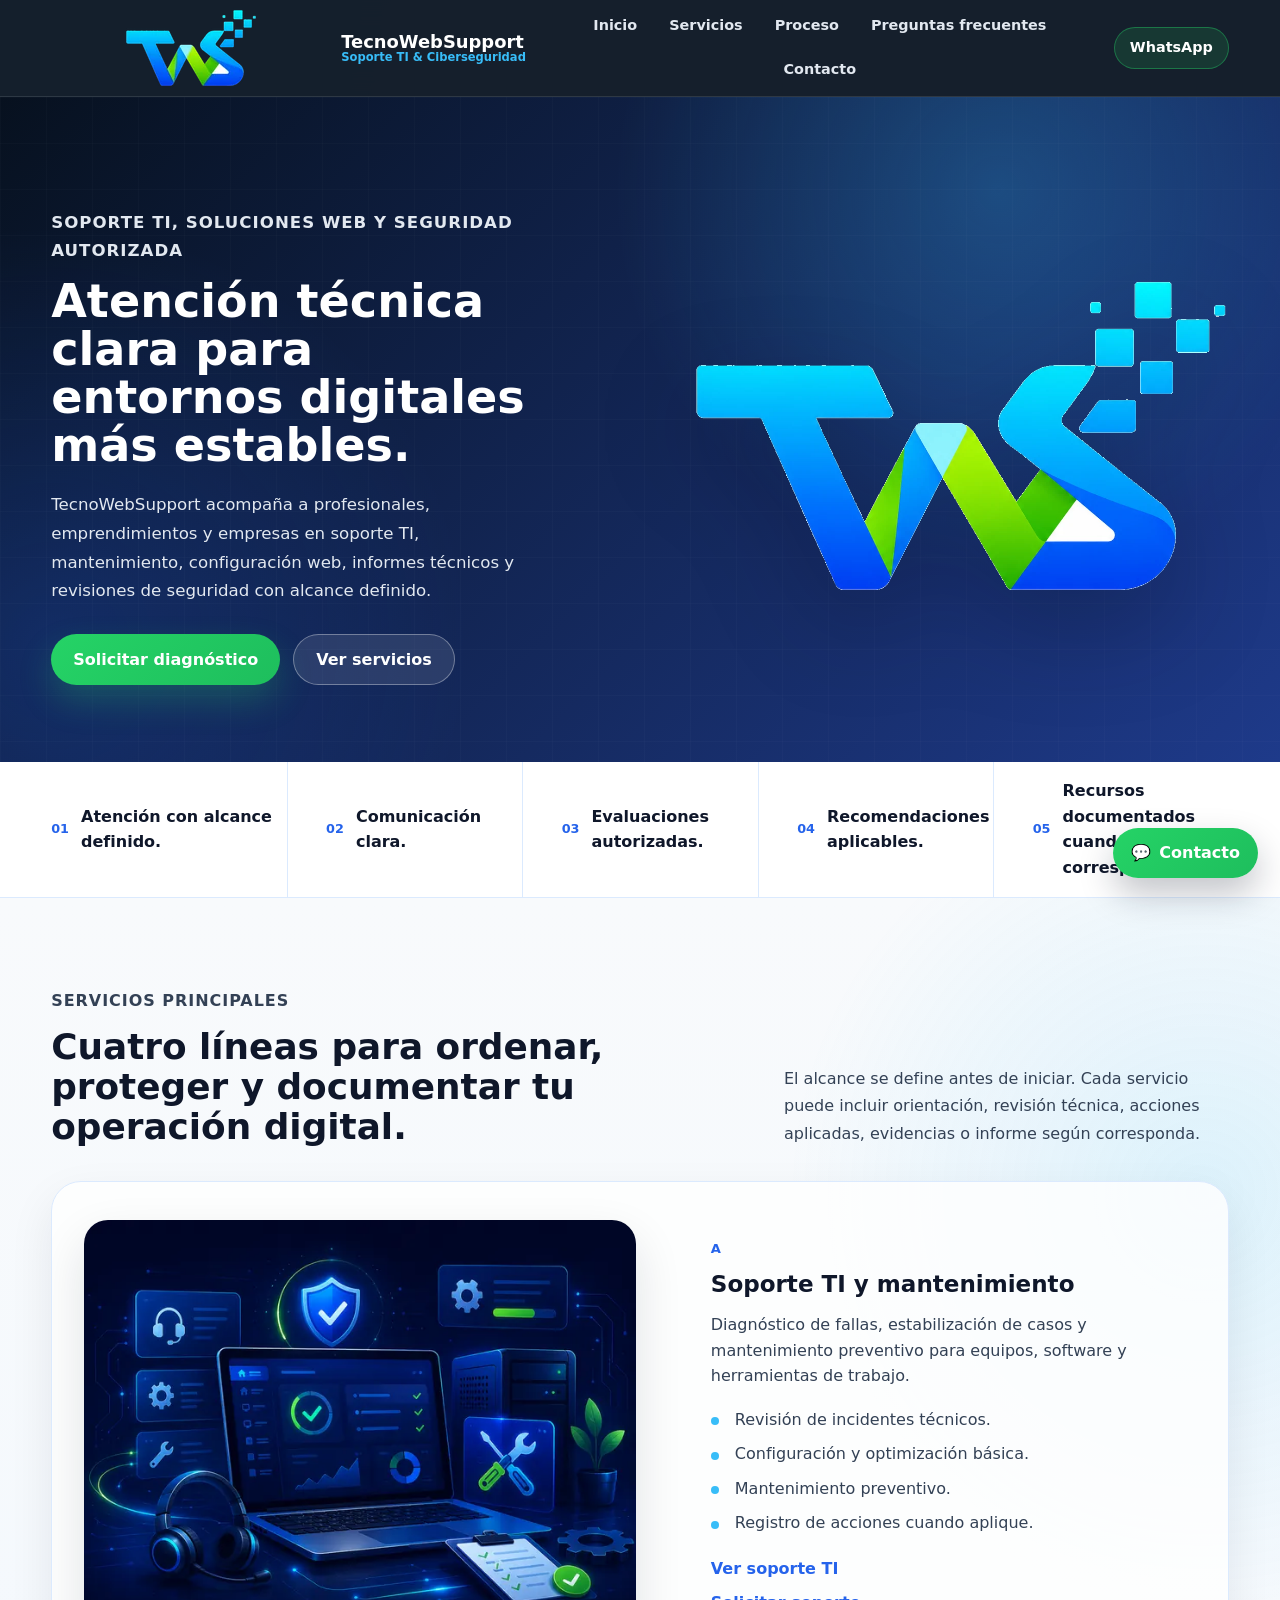
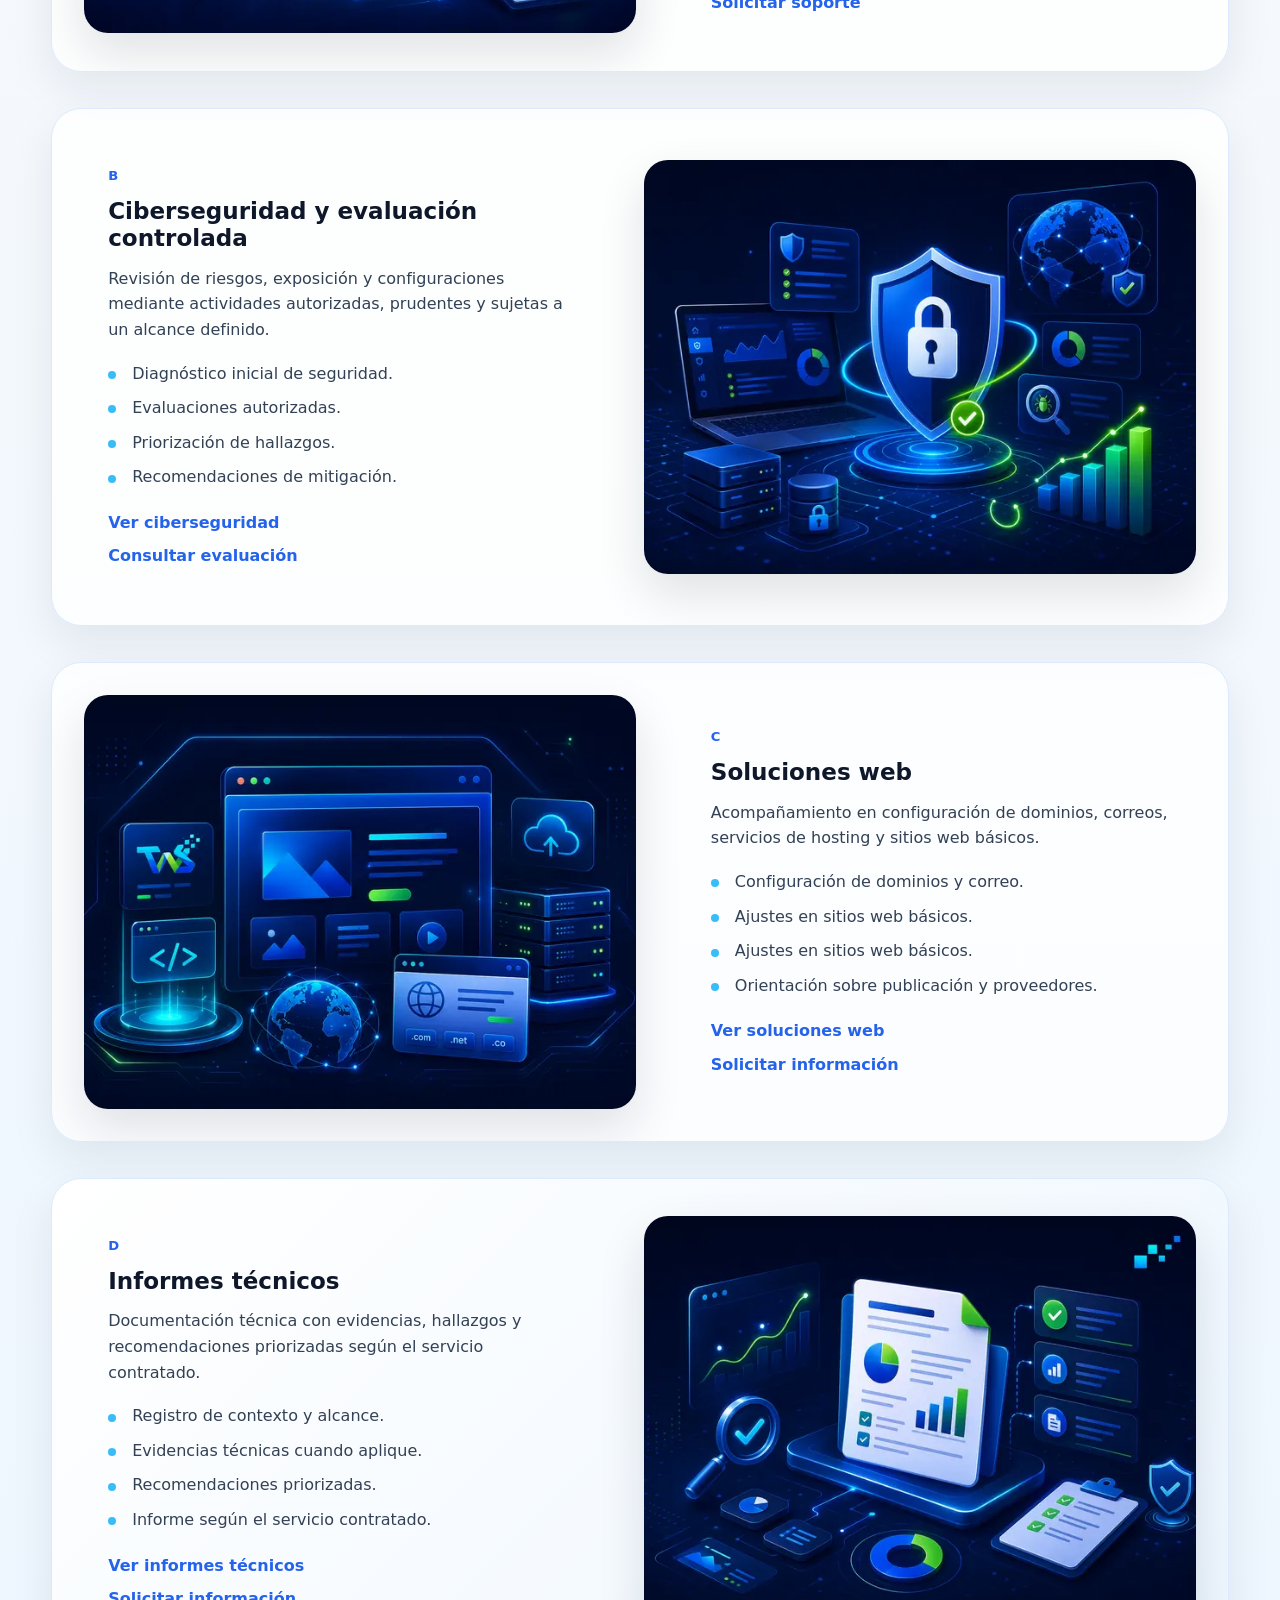
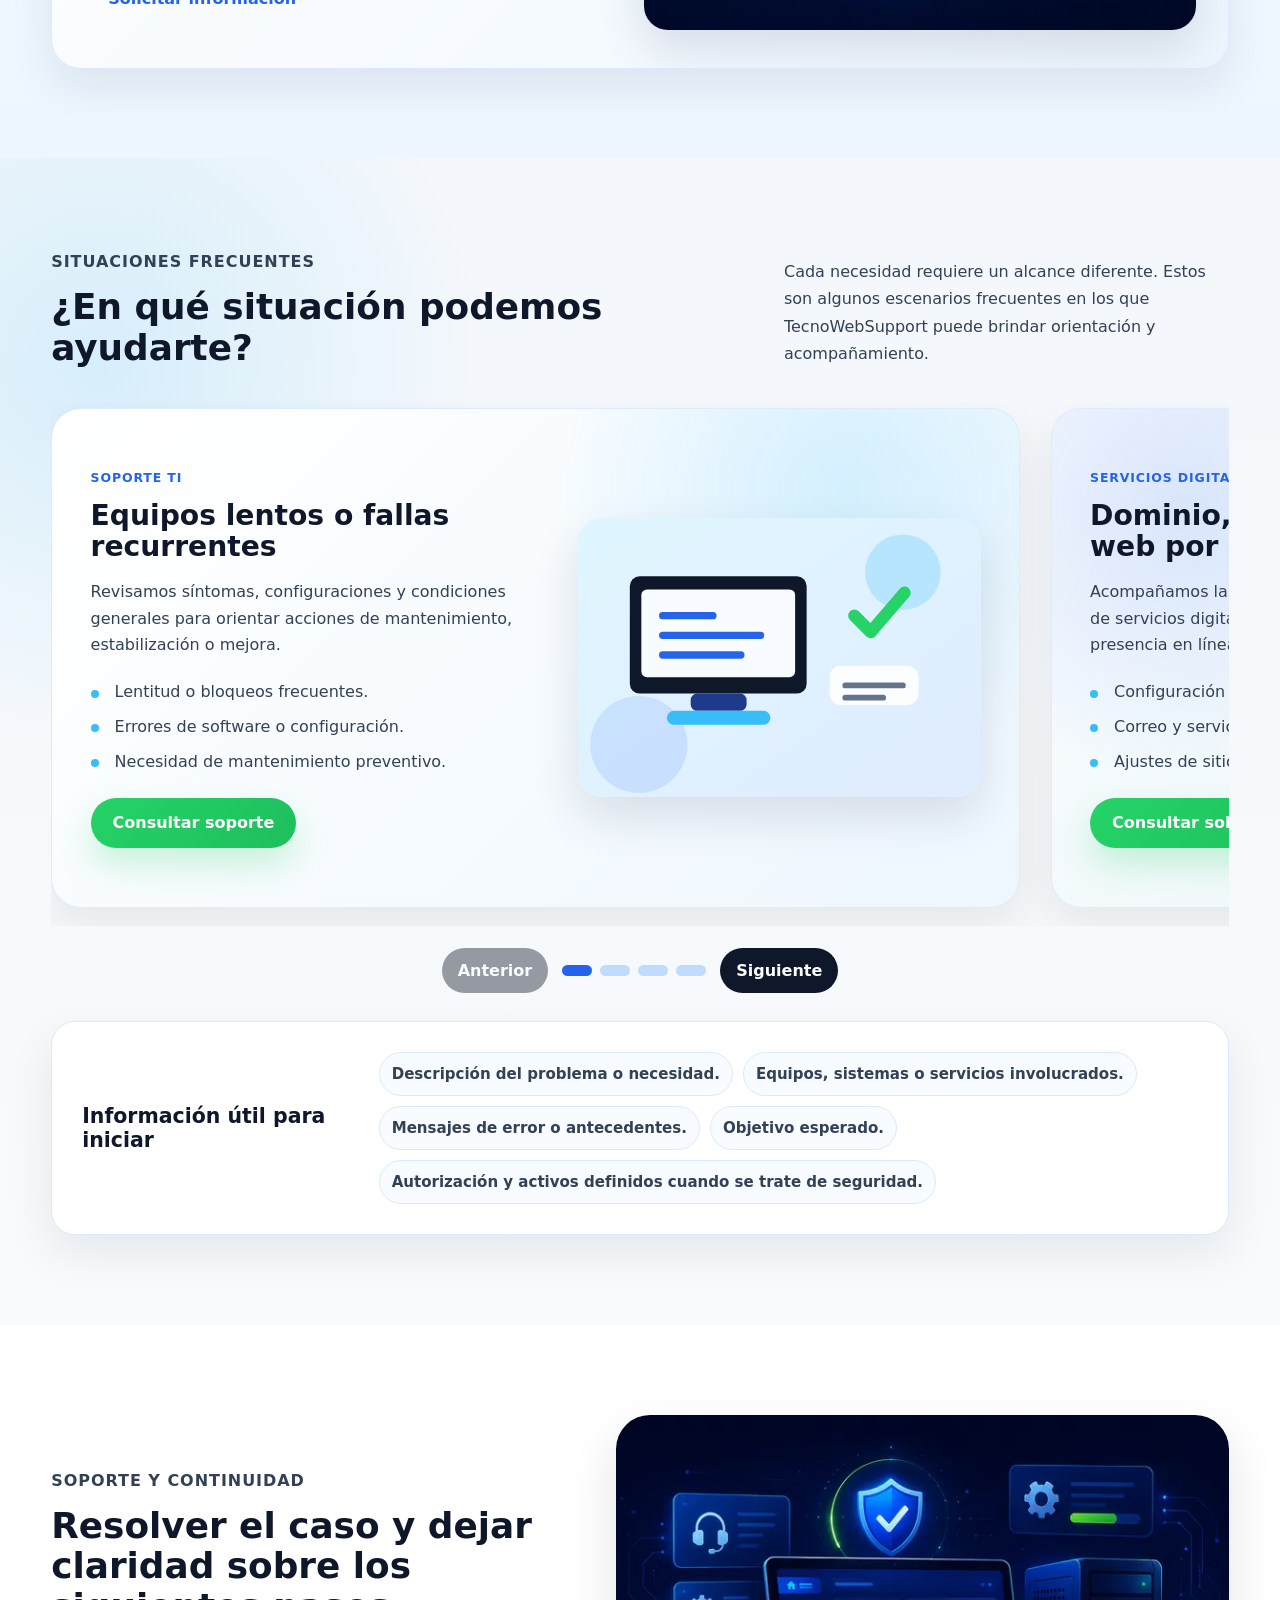
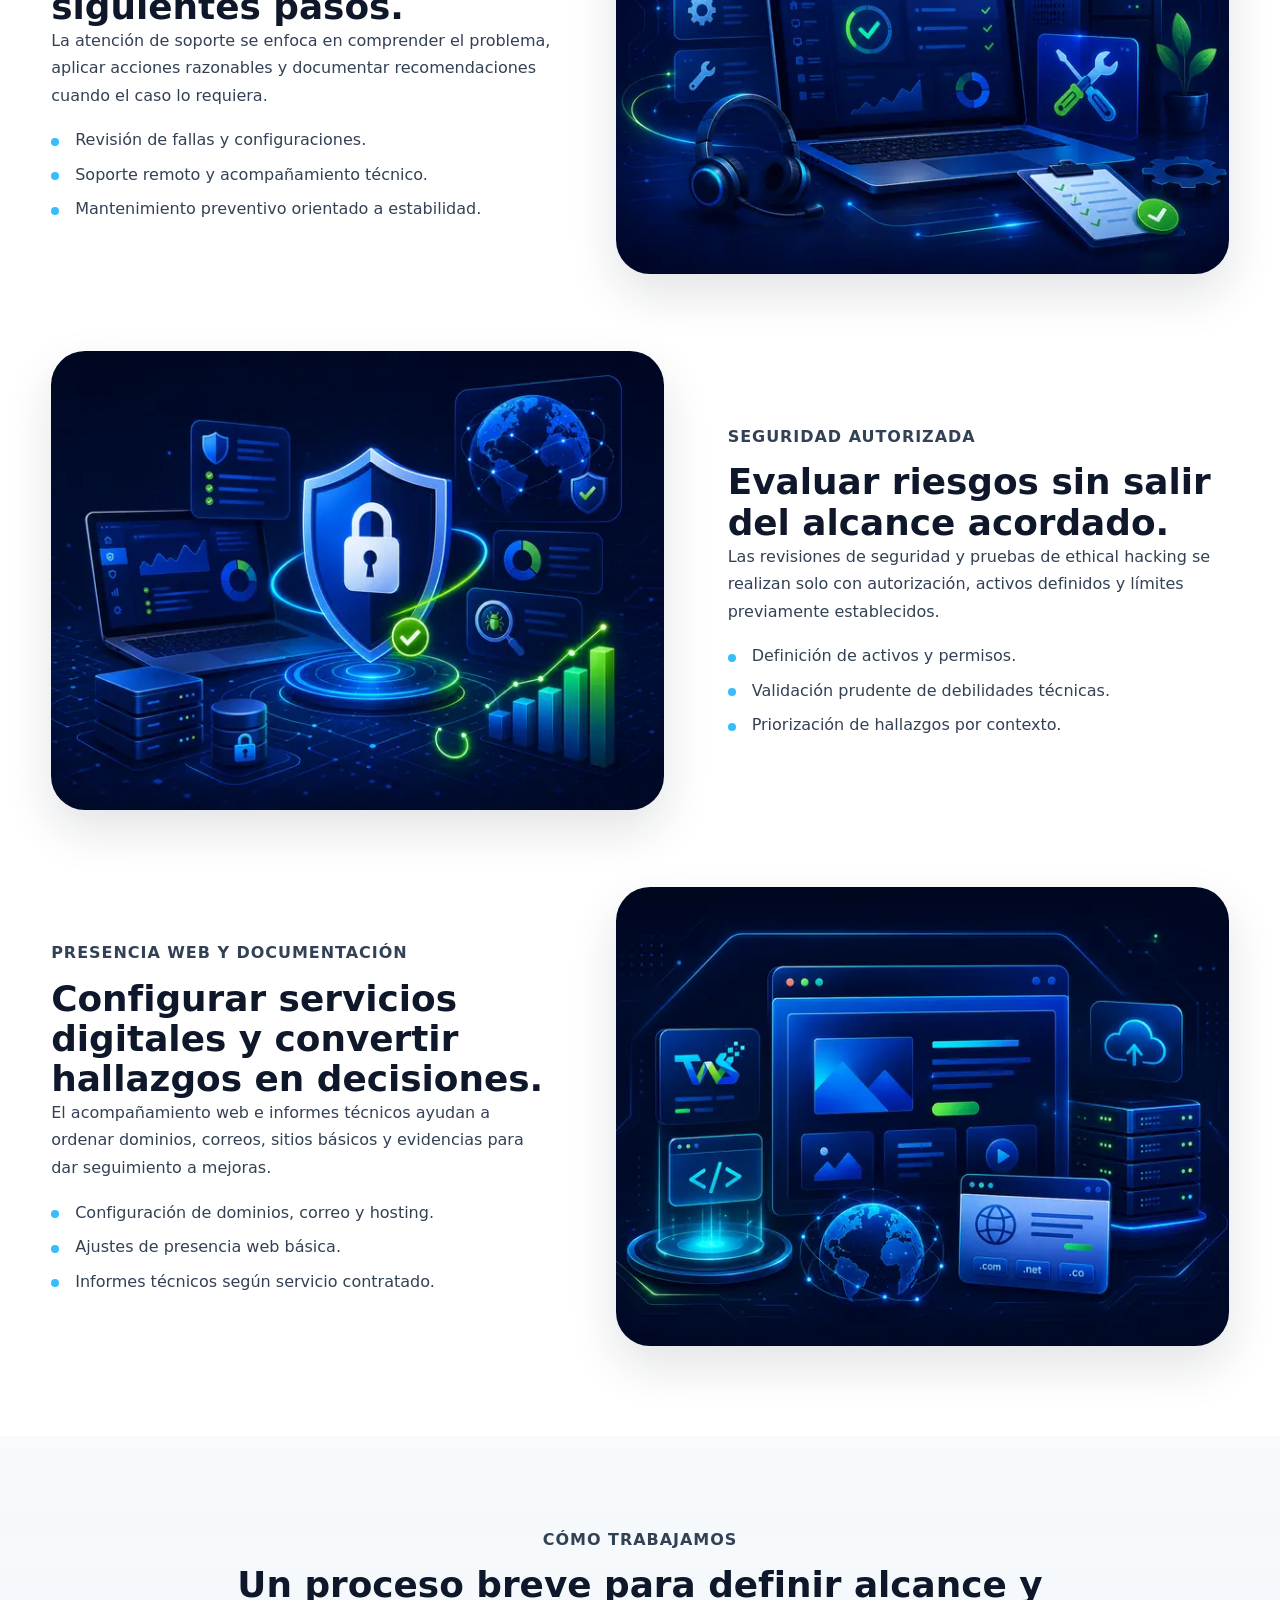
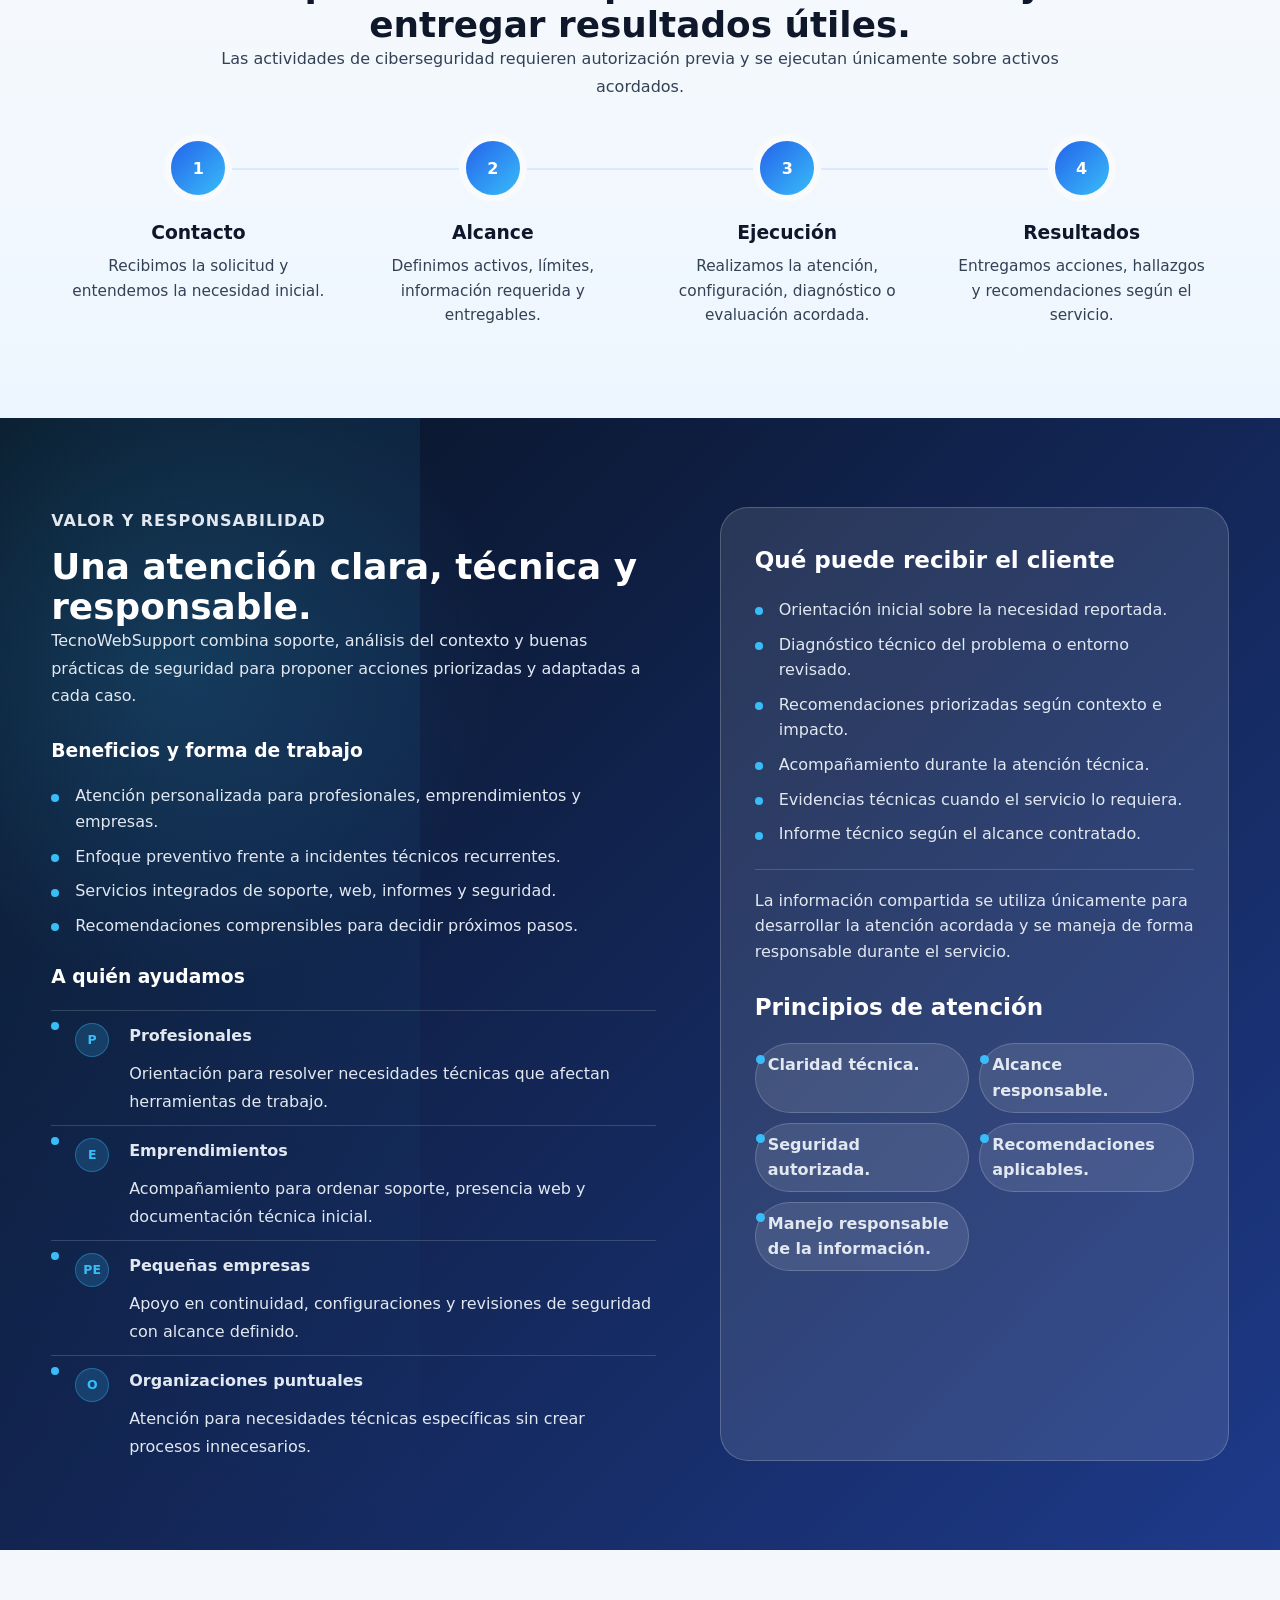
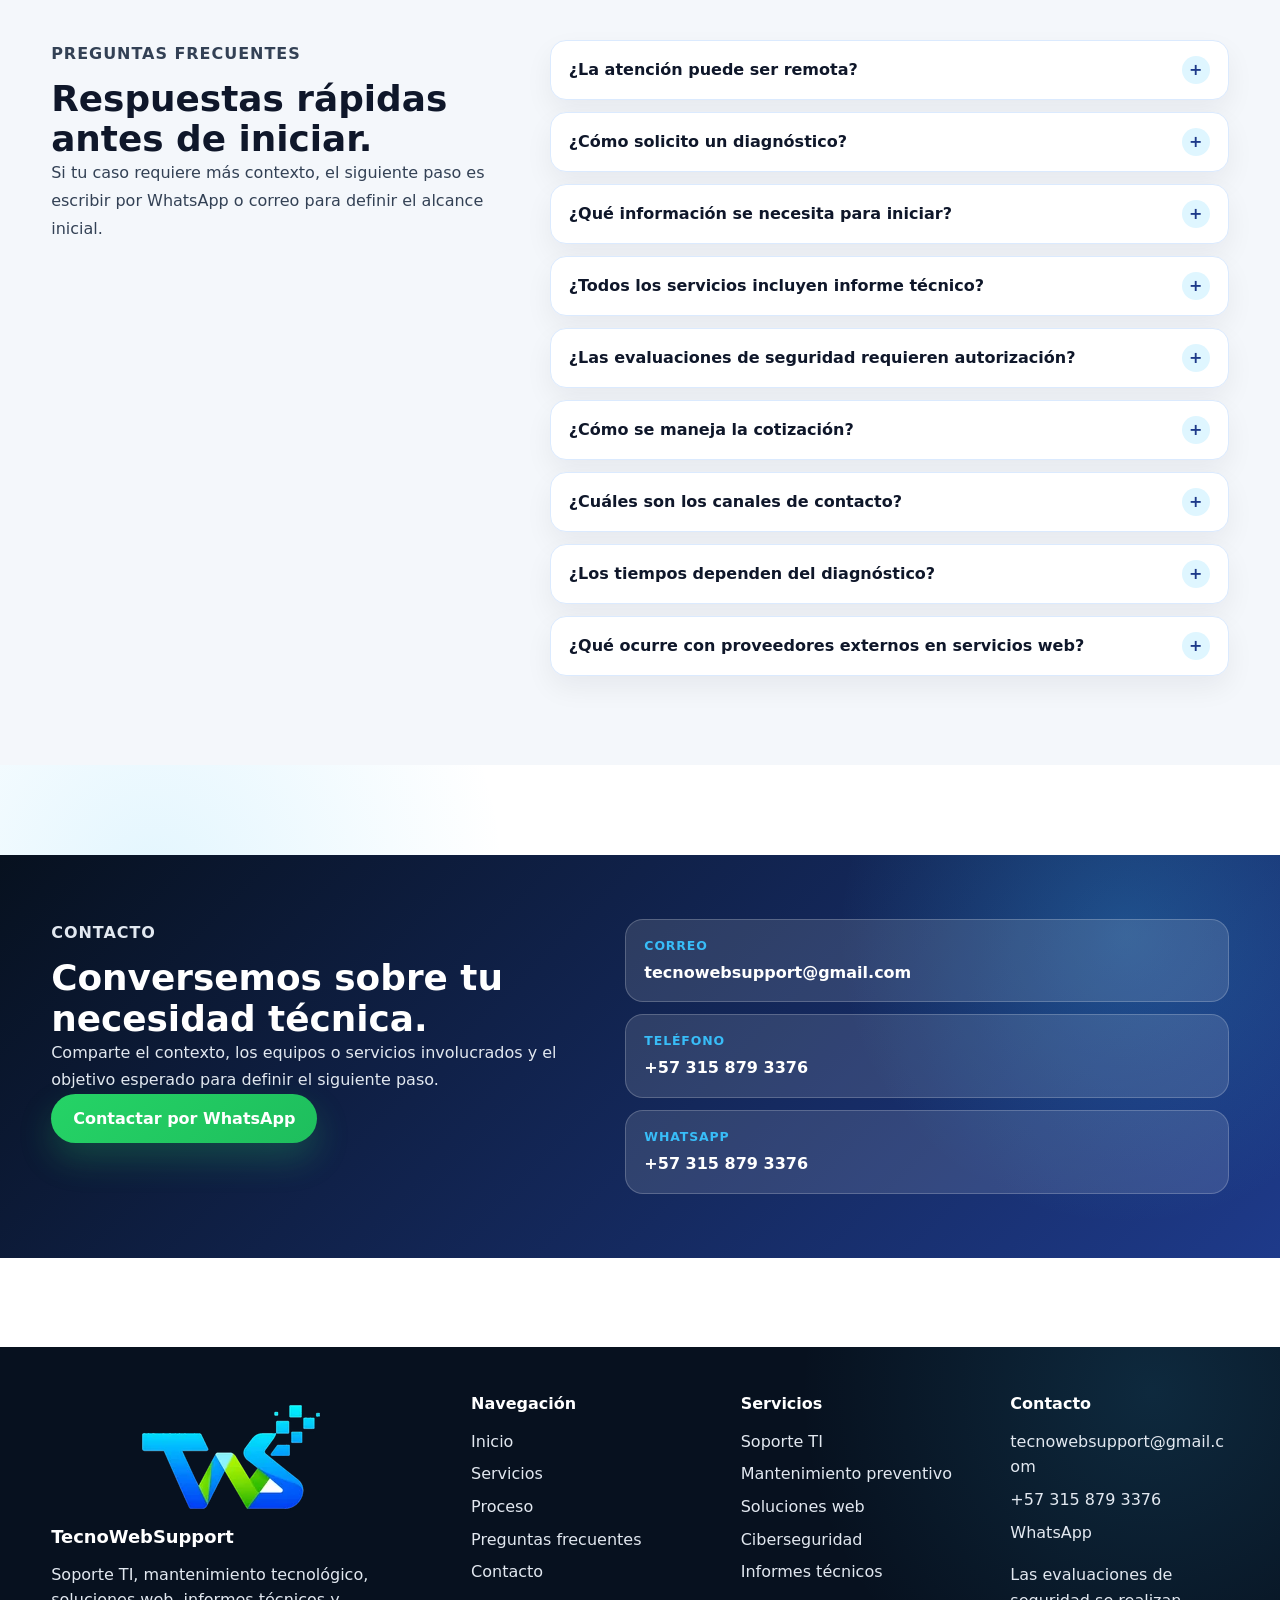
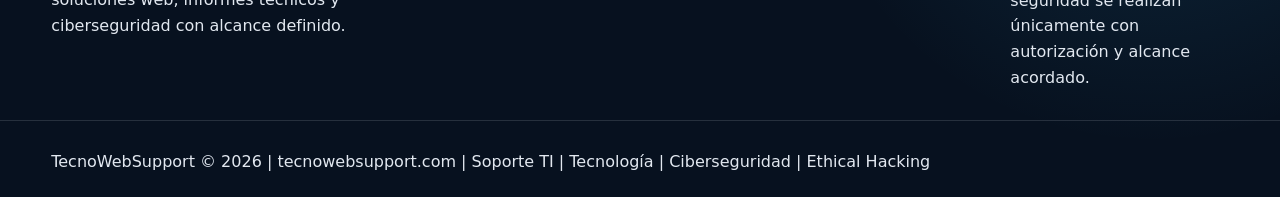
==== commit 4cc424f0: "Integra identidad visual TWS en sitio web" ====
--- a/index.html
+++ b/index.html
@@ -16,15 +16,22 @@
     <meta property="og:description" content="Soporte TI, soluciones web, informes técnicos y ciberseguridad autorizada con alcance definido." />
     <meta property="og:url" content="https://tecnowebsupport.com/" />
     <meta property="og:type" content="website" />
+    <meta property="og:image" content="https://tecnowebsupport.com/assets/social/tws-social-ad.webp" />
+    <meta property="og:image:width" content="1254" />
+    <meta property="og:image:height" content="1254" />
+    <meta property="og:image:alt" content="Publicidad de TecnoWebSupport sobre soporte TI, ciberseguridad, soluciones web e informes técnicos." />
+    <meta name="twitter:card" content="summary_large_image" />
+    <meta name="twitter:image" content="https://tecnowebsupport.com/assets/social/tws-social-ad.webp" />
     <link rel="stylesheet" href="styles.css" />
-    <link rel="icon" type="image/svg+xml" href="assets/favicon.svg" />
+    <link rel="icon" type="image/png" sizes="32x32" href="assets/brand/tws-mark-32.png" />
+    <link rel="apple-touch-icon" href="assets/brand/apple-touch-icon.png" />
   </head>
   <body>
     <a class="skip-link" href="#contenido">Saltar al contenido principal</a>
     <header class="site-header">
       <div class="wide-container header-layout">
         <a class="brand" href="#inicio" aria-label="Ir al inicio de TecnoWebSupport">
-          <span class="brand-mark" aria-hidden="true">TW</span>
+          <img class="brand-logo" src="assets/brand/tws-logo-header.webp" alt="" width="280" height="96" decoding="async" />
           <span class="brand-text">
             <span class="brand-name">TecnoWebSupport</span>
             <span class="brand-line">Soporte TI & Ciberseguridad</span>
@@ -71,14 +78,18 @@
               <a class="btn btn-ghost" href="#servicios">Ver servicios</a>
             </div>
           </div>
-          <figure class="hero-media" aria-hidden="true">
-            <img
-              src="assets/hero-operations.svg"
-              alt=""
-              width="1400"
-              height="980"
-              fetchpriority="high"
-            />
+          <figure class="hero-media hero-tech-visual" aria-hidden="true">
+            <div class="hero-orbit">
+              <span></span>
+              <span></span>
+              <span></span>
+            </div>
+            <div class="hero-device">
+              <img src="assets/brand/tws-logo-transparent.webp" alt="" width="1195" height="765" fetchpriority="high" decoding="async" />
+              <div class="hero-signal hero-signal-one"></div>
+              <div class="hero-signal hero-signal-two"></div>
+              <div class="hero-signal hero-signal-three"></div>
+            </div>
           </figure>
         </div>
       </section>
@@ -107,7 +118,14 @@
           <div class="service-showcase">
             <article class="service-area service-area-support">
               <figure class="service-media" aria-hidden="true">
-                <img src="assets/support-continuity.svg" alt="" width="1100" height="760" loading="lazy" />
+                <picture>
+                  <source
+                    srcset="assets/media/services/support-640.webp 640w, assets/media/services/support-960.webp 960w, assets/media/services/support-1440.webp 1440w"
+                    sizes="(max-width: 760px) 92vw, (max-width: 1180px) 44vw, 640px"
+                    type="image/webp"
+                  />
+                  <img src="assets/media/services/support-960.webp" alt="" width="960" height="720" loading="lazy" decoding="async" />
+                </picture>
               </figure>
               <div class="service-content">
                 <span class="service-number">A</span>
@@ -135,7 +153,14 @@
             </article>
             <article class="service-area service-area-security">
               <figure class="service-media" aria-hidden="true">
-                <img src="assets/security-review.svg" alt="" width="1100" height="760" loading="lazy" />
+                <picture>
+                  <source
+                    srcset="assets/media/services/security-640.webp 640w, assets/media/services/security-960.webp 960w, assets/media/services/security-1440.webp 1440w"
+                    sizes="(max-width: 760px) 92vw, (max-width: 1180px) 44vw, 640px"
+                    type="image/webp"
+                  />
+                  <img src="assets/media/services/security-960.webp" alt="" width="960" height="720" loading="lazy" decoding="async" />
+                </picture>
               </figure>
               <div class="service-content">
                 <span class="service-number">B</span>
@@ -163,28 +188,69 @@
             </article>
             <article class="service-area service-area-web">
               <figure class="service-media" aria-hidden="true">
-                <img src="assets/web-documentation.svg" alt="" width="1100" height="760" loading="lazy" />
+                <picture>
+                  <source
+                    srcset="assets/media/services/web-640.webp 640w, assets/media/services/web-960.webp 960w, assets/media/services/web-1440.webp 1440w"
+                    sizes="(max-width: 760px) 92vw, (max-width: 1180px) 44vw, 640px"
+                    type="image/webp"
+                  />
+                  <img src="assets/media/services/web-960.webp" alt="" width="960" height="720" loading="lazy" decoding="async" />
+                </picture>
               </figure>
               <div class="service-content">
                 <span class="service-number">C</span>
-                <h3>Soluciones web e informes técnicos</h3>
+                <h3>Soluciones web</h3>
                 <p>
-                  Acompañamiento en dominios, correos, hosting, sitios web básicos y documentación técnica para tomar mejores decisiones.
+                  Acompañamiento en configuración de dominios, correos, servicios de hosting y sitios web básicos.
                 </p>
                 <ul>
                   <li>Configuración de dominios y correo.</li>
                   <li>Ajustes en sitios web básicos.</li>
-                  <li>Documentación de hallazgos.</li>
-                  <li>Informes según alcance.</li>
+                  <li>Ajustes en sitios web básicos.</li>
+                  <li>Orientación sobre publicación y proveedores.</li>
                 </ul>
                 <a class='text-link' href='/servicios/soluciones-web/'>Ver soluciones web</a>
-                <a class='text-link' href='/servicios/informes-tecnicos/'>Ver informes técnicos</a>
                 <a
-                  href="https://wa.me/573158793376?text=Hola%2C%20quiero%20solicitar%20informaci%C3%B3n%20sobre%20soluciones%20web%20e%20informes%20t%C3%A9cnicos%20de%20TecnoWebSupport."
+                  href="https://wa.me/573158793376?text=Hola%2C%20quiero%20consultar%20soluciones%20web%20con%20TecnoWebSupport."
                   class="text-link"
                   target="_blank"
                   rel="noopener noreferrer"
-                  aria-label="Solicitar información sobre soluciones web e informes técnicos a TecnoWebSupport por WhatsApp"
+                  aria-label="Solicitar información sobre soluciones web a TecnoWebSupport por WhatsApp"
+                >
+                  Solicitar información
+                </a>
+              </div>
+            </article>
+            <article class="service-area service-area-report">
+              <figure class="service-media" aria-hidden="true">
+                <picture>
+                  <source
+                    srcset="assets/media/services/report-640.webp 640w, assets/media/services/report-960.webp 960w, assets/media/services/report-1440.webp 1440w"
+                    sizes="(max-width: 760px) 92vw, (max-width: 1180px) 44vw, 640px"
+                    type="image/webp"
+                  />
+                  <img src="assets/media/services/report-960.webp" alt="" width="960" height="720" loading="lazy" decoding="async" />
+                </picture>
+              </figure>
+              <div class="service-content">
+                <span class="service-number">D</span>
+                <h3>Informes técnicos</h3>
+                <p>
+                  Documentación técnica con evidencias, hallazgos y recomendaciones priorizadas según el servicio contratado.
+                </p>
+                <ul>
+                  <li>Registro de contexto y alcance.</li>
+                  <li>Evidencias técnicas cuando aplique.</li>
+                  <li>Recomendaciones priorizadas.</li>
+                  <li>Informe según el servicio contratado.</li>
+                </ul>
+                <a class='text-link' href='/servicios/informes-tecnicos/'>Ver informes técnicos</a>
+                <a
+                  href="https://wa.me/573158793376?text=Hola%2C%20quiero%20consultar%20un%20informe%20t%C3%A9cnico%20con%20TecnoWebSupport."
+                  class="text-link"
+                  target="_blank"
+                  rel="noopener noreferrer"
+                  aria-label="Solicitar información sobre informes técnicos a TecnoWebSupport por WhatsApp"
                 >
                   Solicitar información
                 </a>
@@ -387,7 +453,14 @@
               </ul>
             </div>
             <figure class="feature-media" aria-hidden="true">
-              <img src="assets/support-continuity.svg" alt="" width="1100" height="760" loading="lazy" />
+                              <picture>
+                  <source
+                    srcset="assets/media/services/support-640.webp 640w, assets/media/services/support-960.webp 960w, assets/media/services/support-1440.webp 1440w"
+                    sizes="(max-width: 760px) 92vw, (max-width: 1180px) 44vw, 640px"
+                    type="image/webp"
+                  />
+                  <img src="assets/media/services/support-960.webp" alt="" width="960" height="720" loading="lazy" decoding="async" />
+                </picture>
             </figure>
           </article>
           <article class="feature-row feature-row-reverse">
@@ -404,7 +477,14 @@
               </ul>
             </div>
             <figure class="feature-media" aria-hidden="true">
-              <img src="assets/security-review.svg" alt="" width="1100" height="760" loading="lazy" />
+                              <picture>
+                  <source
+                    srcset="assets/media/services/security-640.webp 640w, assets/media/services/security-960.webp 960w, assets/media/services/security-1440.webp 1440w"
+                    sizes="(max-width: 760px) 92vw, (max-width: 1180px) 44vw, 640px"
+                    type="image/webp"
+                  />
+                  <img src="assets/media/services/security-960.webp" alt="" width="960" height="720" loading="lazy" decoding="async" />
+                </picture>
             </figure>
           </article>
           <article class="feature-row">
@@ -421,7 +501,14 @@
               </ul>
             </div>
             <figure class="feature-media" aria-hidden="true">
-              <img src="assets/web-documentation.svg" alt="" width="1100" height="760" loading="lazy" />
+                              <picture>
+                  <source
+                    srcset="assets/media/services/web-640.webp 640w, assets/media/services/web-960.webp 960w, assets/media/services/web-1440.webp 1440w"
+                    sizes="(max-width: 760px) 92vw, (max-width: 1180px) 44vw, 640px"
+                    type="image/webp"
+                  />
+                  <img src="assets/media/services/web-960.webp" alt="" width="960" height="720" loading="lazy" decoding="async" />
+                </picture>
             </figure>
           </article>
         </div>
@@ -574,6 +661,7 @@
     <footer class="site-footer full-bleed">
       <div class="wide-container footer-grid">
         <div class="footer-brand">
+          <img class="footer-logo" src="assets/brand/tws-logo-footer.webp" alt="" width="360" height="132" loading="lazy" decoding="async" />
           <span class="brand-name">TecnoWebSupport</span>
           <p>Soporte TI, mantenimiento tecnológico, soluciones web, informes técnicos y ciberseguridad con alcance definido.</p>
         </div>
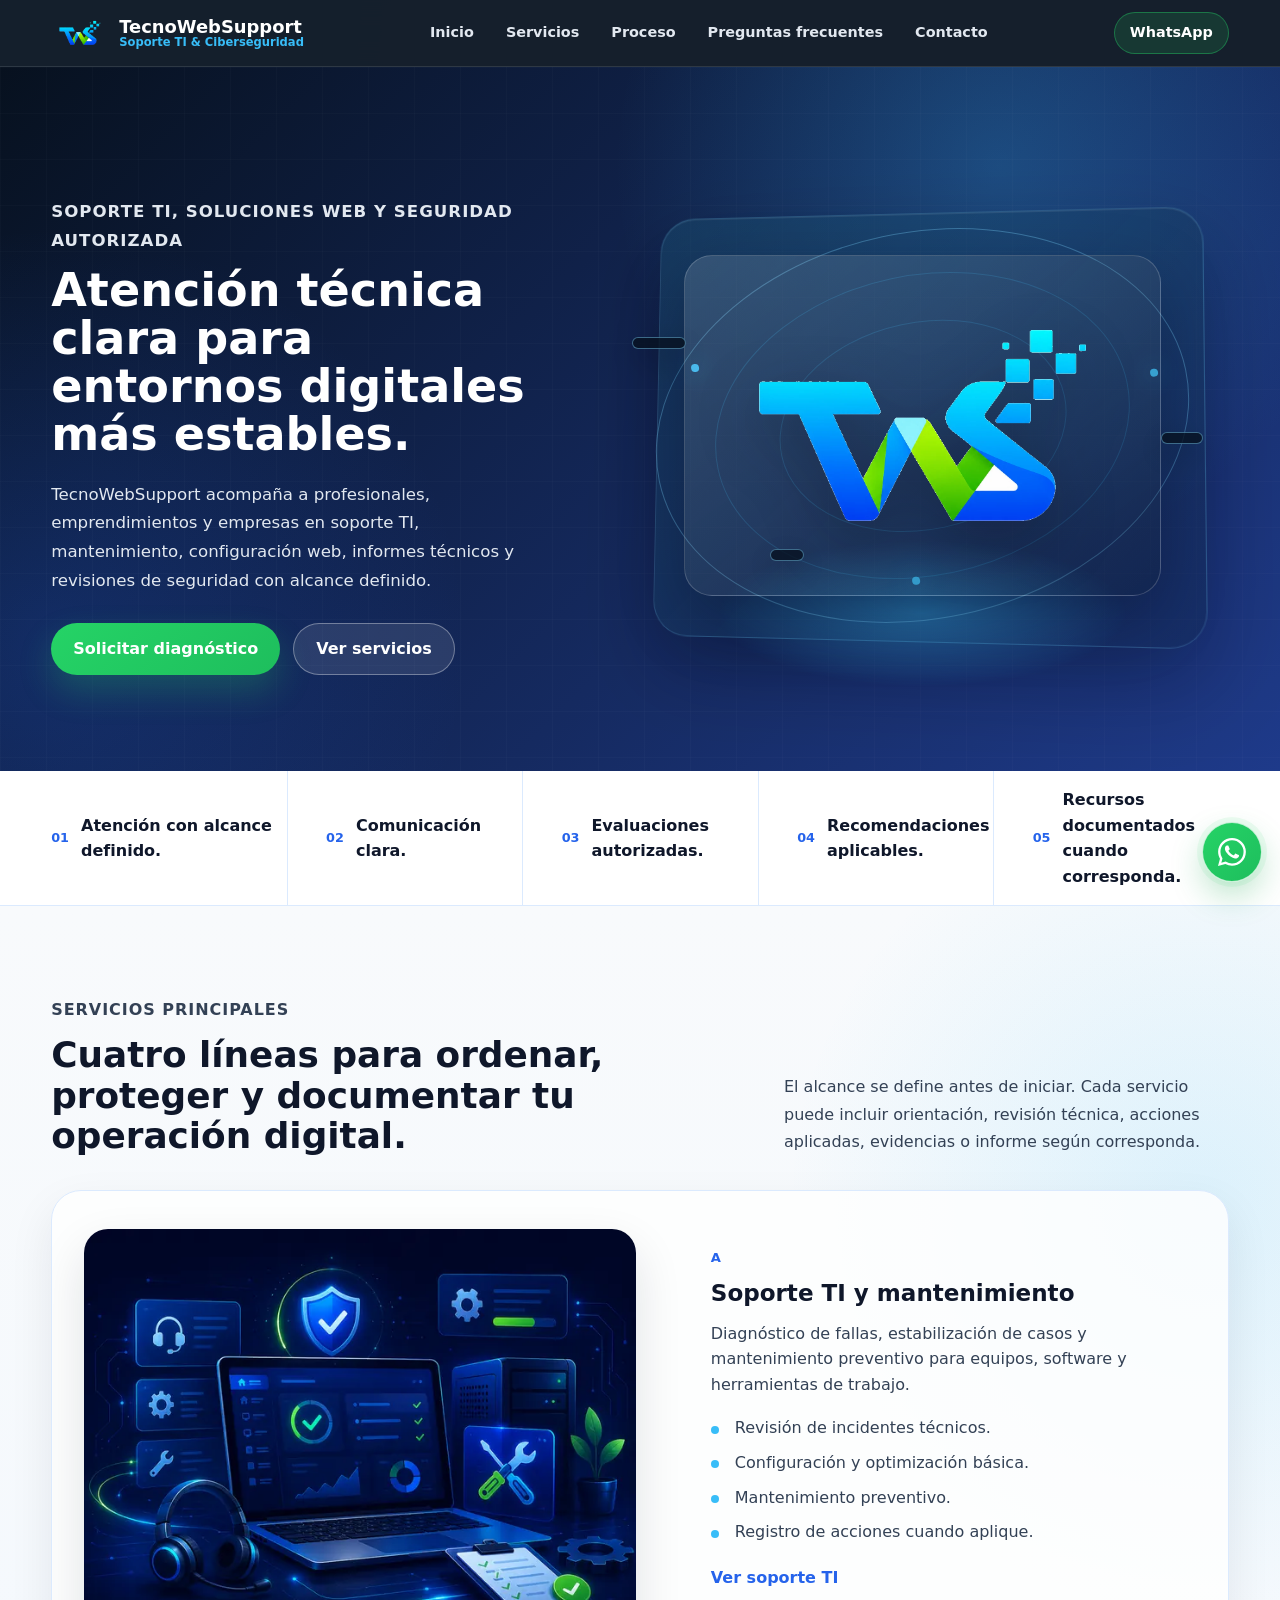
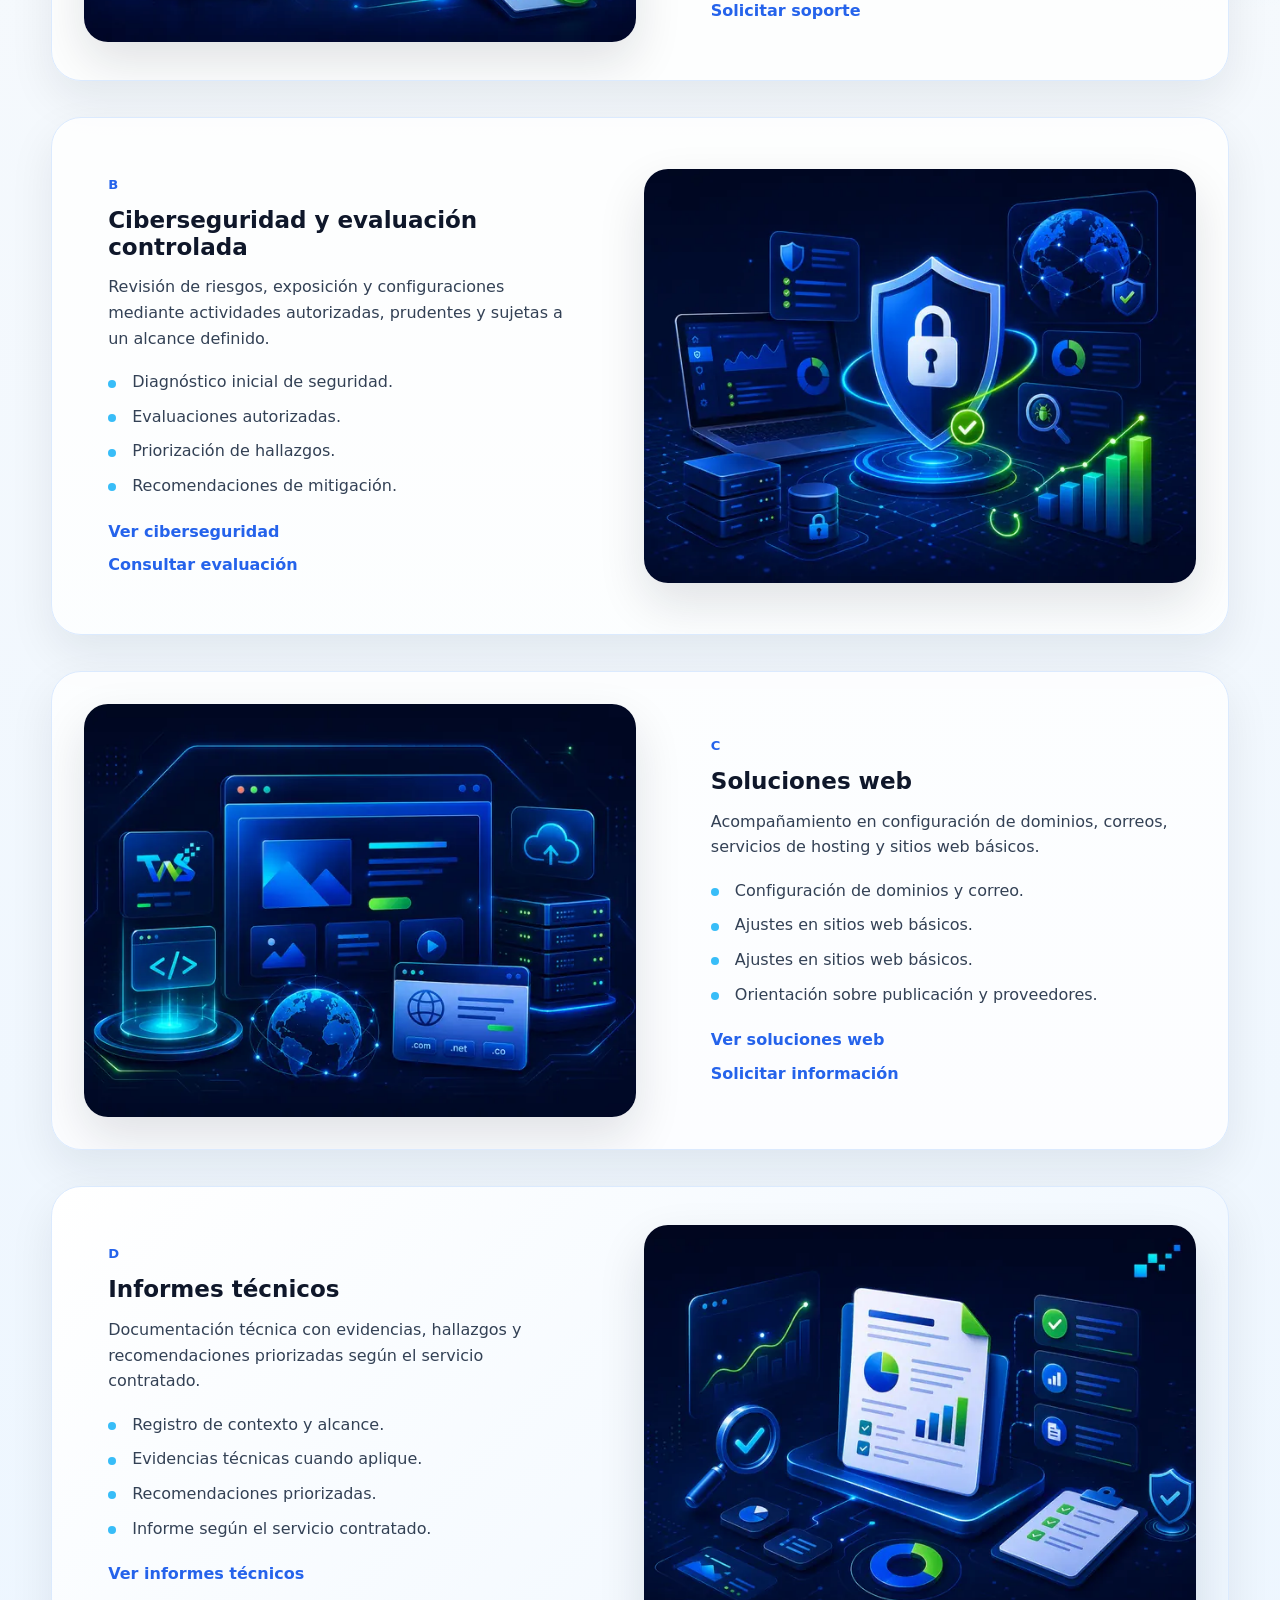
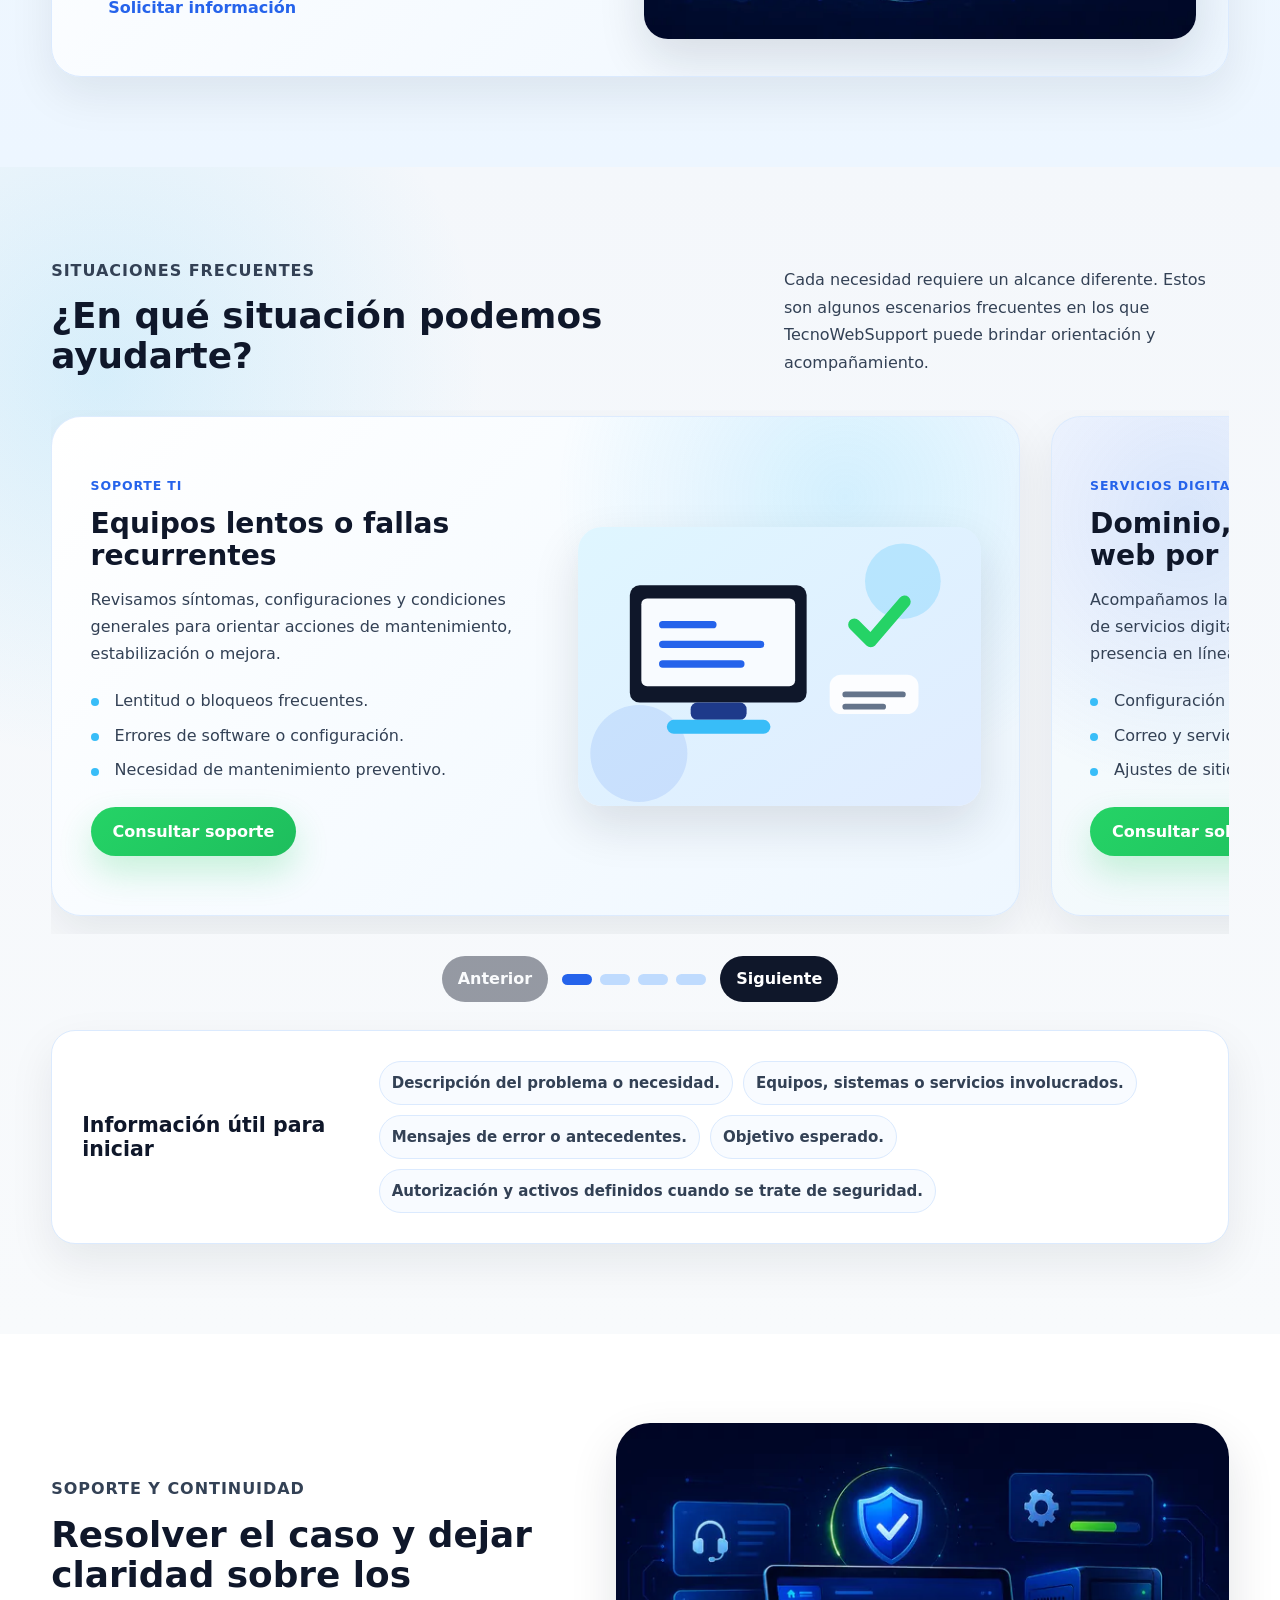
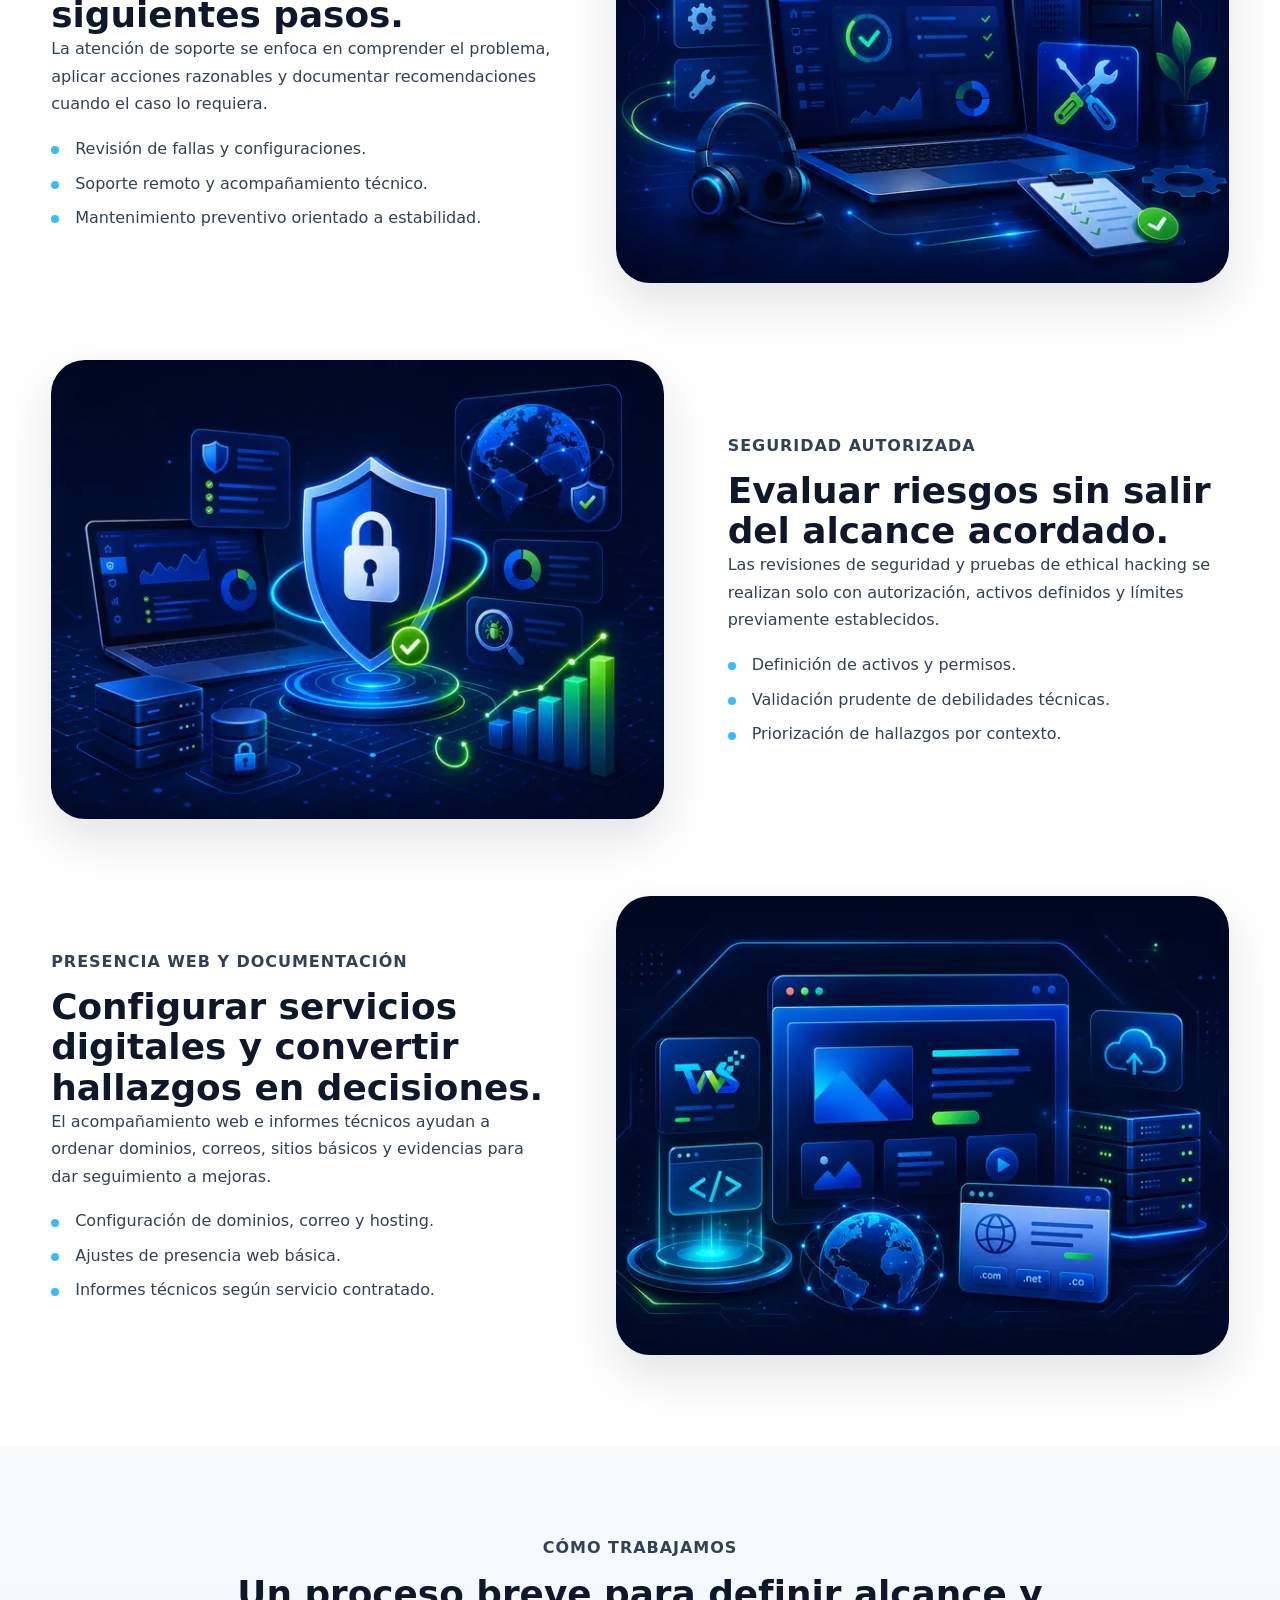
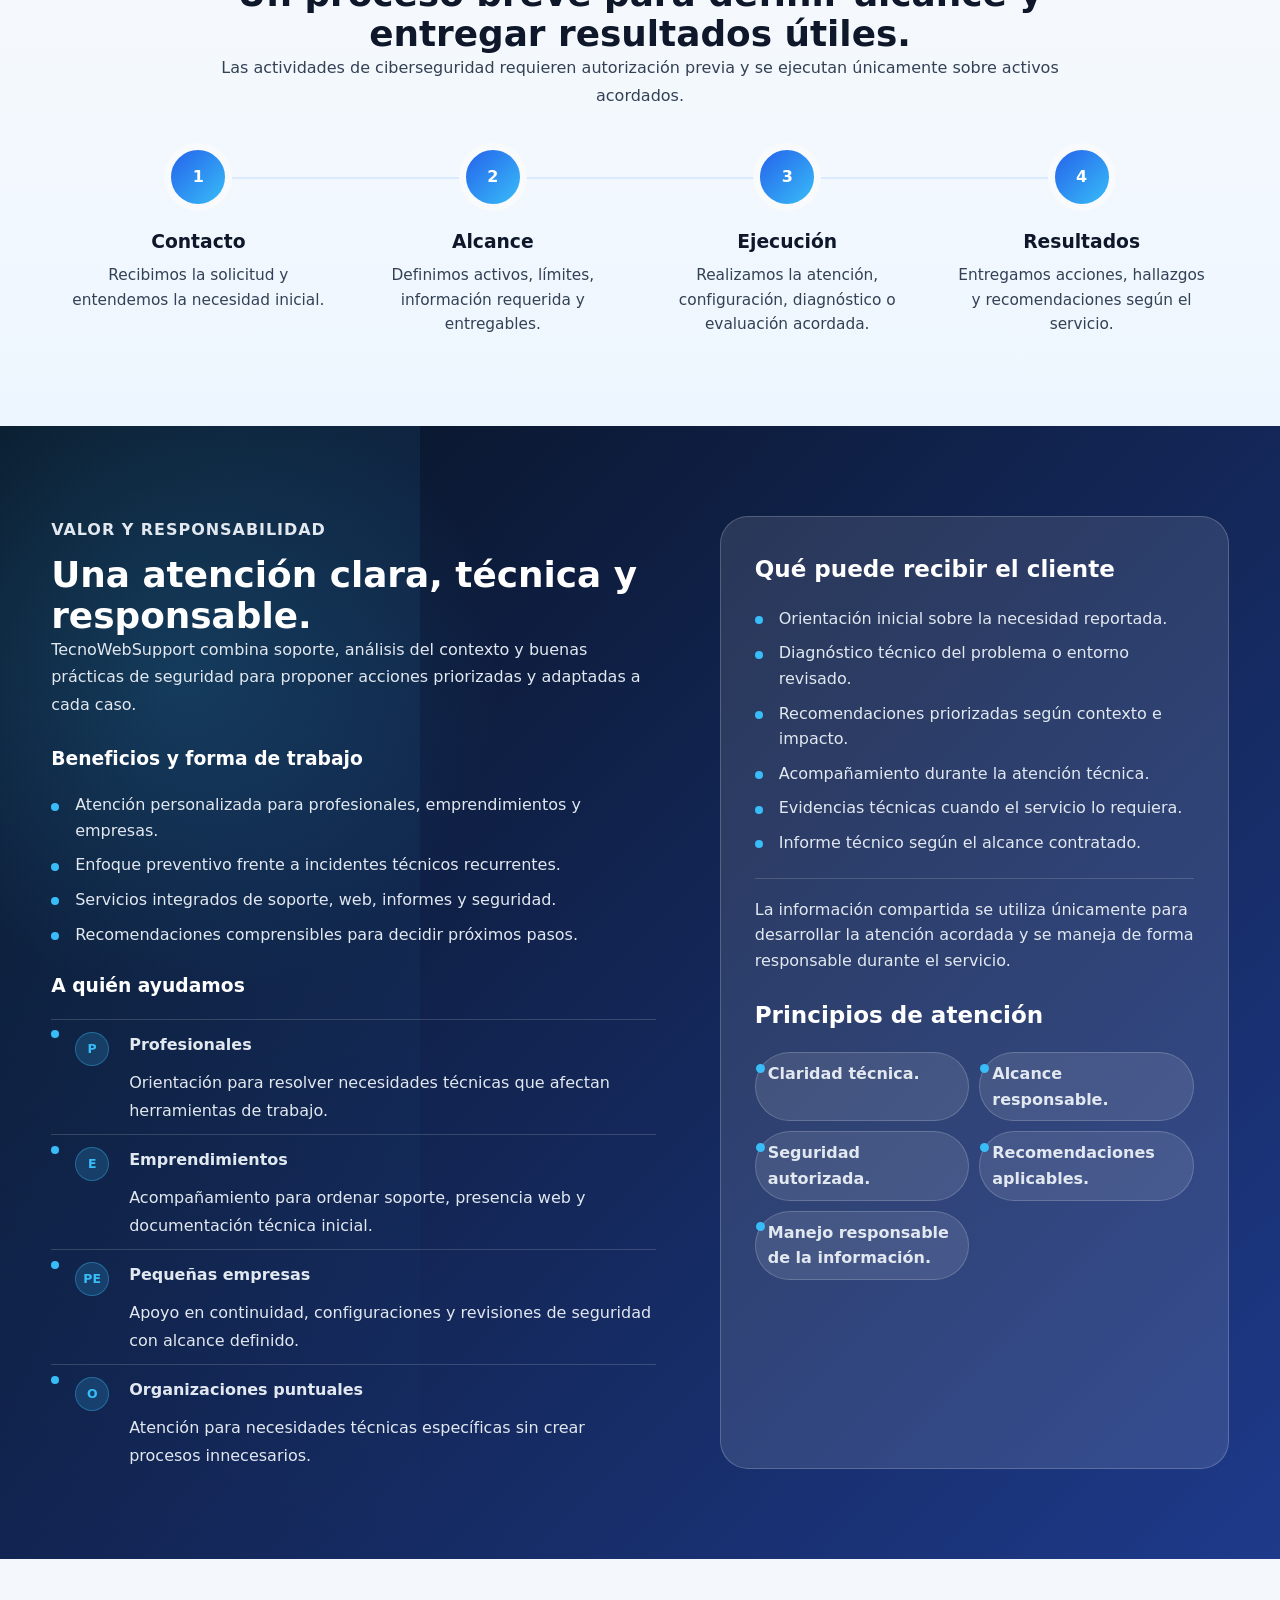
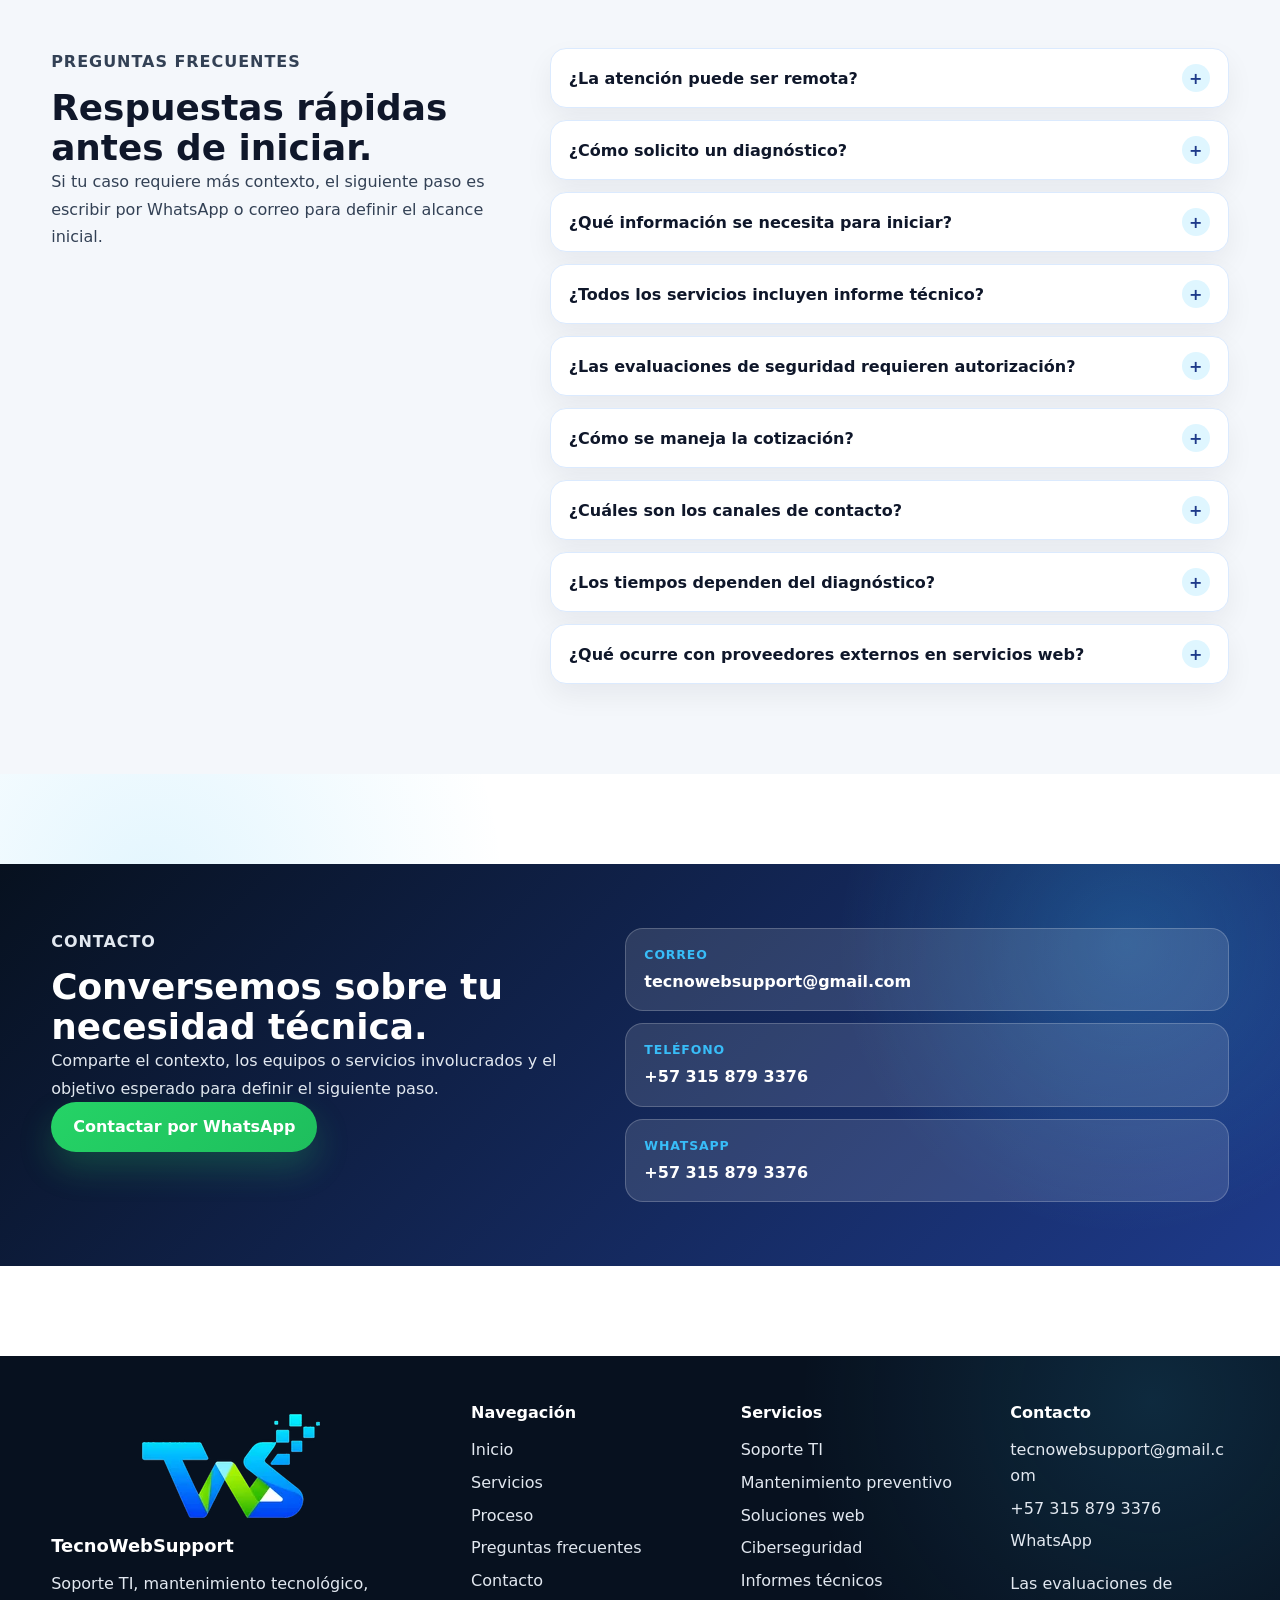
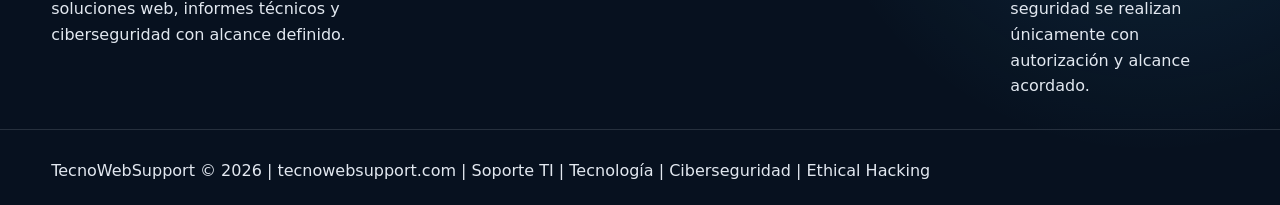
==== commit ce9dfc40: "Mejora experiencia móvil y acceso por WhatsApp" ====
--- a/index.html
+++ b/index.html
@@ -26,12 +26,12 @@
     <link rel="icon" type="image/png" sizes="32x32" href="assets/brand/tws-mark-32.png" />
     <link rel="apple-touch-icon" href="assets/brand/apple-touch-icon.png" />
   </head>
-  <body>
+  <body class="home-page">
     <a class="skip-link" href="#contenido">Saltar al contenido principal</a>
     <header class="site-header">
       <div class="wide-container header-layout">
         <a class="brand" href="#inicio" aria-label="Ir al inicio de TecnoWebSupport">
-          <img class="brand-logo" src="assets/brand/tws-logo-header.webp" alt="" width="280" height="96" decoding="async" />
+          <img class="brand-logo" src="assets/brand/tws-mark-192.png" alt="" width="192" height="192" decoding="async" />
           <span class="brand-text">
             <span class="brand-name">TecnoWebSupport</span>
             <span class="brand-line">Soporte TI & Ciberseguridad</span>
@@ -53,6 +53,30 @@
         >
           WhatsApp
         </a>
+        <details class="mobile-nav">
+          <summary>
+            <svg aria-hidden="true" viewBox="0 0 24 24" width="22" height="22">
+              <path d="M4 7h16M4 12h16M4 17h16" />
+            </svg>
+            <span>Menú</span>
+          </summary>
+          <nav class="mobile-nav-panel" aria-label="Navegación móvil">
+            <a href="#inicio">Inicio</a>
+            <a href="/servicios/">Servicios</a>
+            <a href="#proceso">Proceso</a>
+            <a href="#faq">Preguntas frecuentes</a>
+            <a href="#contacto">Contacto</a>
+            <a
+              class="mobile-nav-whatsapp"
+              href="https://wa.me/573158793376?text=Hola%2C%20quiero%20solicitar%20informaci%C3%B3n%20sobre%20los%20servicios%20de%20TecnoWebSupport."
+              target="_blank"
+              rel="noopener noreferrer"
+              aria-label="Contactar a TecnoWebSupport por WhatsApp"
+            >
+              WhatsApp
+            </a>
+          </nav>
+        </details>
       </div>
     </header>
 
@@ -649,13 +673,17 @@
     </main>
 
     <a
-      href="https://wa.me/573158793376?text=Hola%2C%20quiero%20solicitar%20informaci%C3%B3n%20sobre%20los%20servicios%20de%20TecnoWebSupport."
+      href="https://wa.me/573158793376"
       class="whatsapp-float"
       target="_blank"
       rel="noopener noreferrer"
-      aria-label="Contactar a TecnoWebSupport por WhatsApp"
+      aria-label="Escribir por WhatsApp a TecnoWebSupport"
     >
-      <span aria-hidden="true">💬</span> Contacto
+      <svg aria-hidden="true" viewBox="0 0 16 16" width="28" height="28">
+        <path
+          d="M13.601 2.326A7.85 7.85 0 0 0 7.994 0C3.627 0 .068 3.558.064 7.926c0 1.399.366 2.76 1.057 3.965L0 16l4.204-1.102a7.93 7.93 0 0 0 3.79.965h.004c4.368 0 7.926-3.558 7.93-7.93a7.9 7.9 0 0 0-2.327-5.607M7.994 14.521a6.58 6.58 0 0 1-3.357-.92l-.24-.144-2.494.654.666-2.433-.156-.251a6.56 6.56 0 0 1-1.007-3.505c0-3.626 2.957-6.584 6.591-6.584a6.56 6.56 0 0 1 4.66 1.931 6.56 6.56 0 0 1 1.928 4.66c-.004 3.639-2.961 6.592-6.591 6.592m3.615-4.934c-.197-.099-1.17-.578-1.353-.646-.182-.066-.315-.099-.445.099-.133.197-.513.646-.627.775-.114.133-.232.148-.43.05-1.17-.586-1.936-1.045-2.707-2.371-.205-.353.205-.328.586-1.092.064-.133.033-.247-.017-.346-.05-.099-.445-1.072-.611-1.47-.16-.389-.323-.335-.445-.34-.114-.007-.247-.007-.38-.007a.73.73 0 0 0-.529.247c-.182.197-.691.677-.691 1.654s.71 1.916.81 2.049c.098.133 1.394 2.13 3.383 2.988.472.205.84.327 1.129.418.475.152.906.129 1.248.08.38-.058 1.171-.48 1.338-.943.164-.464.164-.86.114-.943-.05-.083-.182-.133-.38-.232"
+        />
+      </svg>
     </a>
 
     <footer class="site-footer full-bleed">
--- a/styles.css
+++ b/styles.css
@@ -217,6 +217,20 @@
   transform: translateY(-2px);
 }
 
+.home-page .brand-logo {
+  flex: 0 0 auto;
+  width: 58px;
+}
+
+.mobile-nav {
+  background: transparent;
+  border: 0;
+  border-radius: 0;
+  box-shadow: none;
+  display: none;
+  overflow: visible;
+}
+
 /* Hero */
 .hero-section {
   background:
@@ -317,6 +331,129 @@
 .hero-media img {
   filter: drop-shadow(0 34px 50px rgba(2, 6, 23, 0.24));
   width: 100%;
+}
+
+.hero-tech-visual {
+  display: grid;
+  isolation: isolate;
+  min-height: clamp(400px, 42vw, 620px);
+  place-items: center;
+  position: relative;
+  transform: none;
+}
+
+.hero-tech-visual::before {
+  background:
+    linear-gradient(135deg, rgba(56, 189, 248, 0.16), rgba(37, 99, 235, 0.04)),
+    rgba(7, 17, 31, 0.3);
+  border: 1px solid rgba(125, 211, 252, 0.2);
+  border-radius: 36px;
+  box-shadow:
+    inset 0 1px 0 rgba(255, 255, 255, 0.08),
+    0 32px 80px rgba(2, 6, 23, 0.28);
+  content: "";
+  inset: 10% 5%;
+  position: absolute;
+  transform: perspective(900px) rotateY(-6deg) rotateX(3deg);
+  z-index: -1;
+}
+
+.hero-orbit {
+  border: 1px solid rgba(125, 211, 252, 0.34);
+  border-radius: 50%;
+  height: 72%;
+  position: absolute;
+  transform: rotate(-12deg);
+  width: 88%;
+}
+
+.hero-orbit::before,
+.hero-orbit::after {
+  border: 1px solid rgba(56, 189, 248, 0.2);
+  border-radius: inherit;
+  content: "";
+  inset: 11%;
+  position: absolute;
+}
+
+.hero-orbit::after {
+  inset: 23%;
+}
+
+.hero-orbit span {
+  background: var(--color-accent);
+  border-radius: 50%;
+  box-shadow: 0 0 24px rgba(56, 189, 248, 0.8);
+  height: 8px;
+  position: absolute;
+  width: 8px;
+}
+
+.hero-orbit span:nth-child(1) {
+  left: 10%;
+  top: 22%;
+}
+
+.hero-orbit span:nth-child(2) {
+  right: 5%;
+  top: 48%;
+}
+
+.hero-orbit span:nth-child(3) {
+  bottom: 10%;
+  left: 42%;
+}
+
+.hero-device {
+  background: linear-gradient(145deg, rgba(255, 255, 255, 0.13), rgba(7, 17, 31, 0.28));
+  border: 1px solid rgba(255, 255, 255, 0.18);
+  border-radius: 28px;
+  box-shadow: 0 24px 64px rgba(2, 6, 23, 0.3);
+  padding: clamp(24px, 4vw, 48px);
+  position: relative;
+  width: min(78%, 620px);
+}
+
+.hero-device::after {
+  background: radial-gradient(ellipse, rgba(56, 189, 248, 0.42), transparent 68%);
+  bottom: -28%;
+  content: "";
+  height: 45%;
+  left: 5%;
+  position: absolute;
+  width: 90%;
+  z-index: -1;
+}
+
+.hero-device img {
+  filter: drop-shadow(0 20px 30px rgba(2, 6, 23, 0.3));
+}
+
+.hero-signal {
+  background: rgba(7, 17, 31, 0.78);
+  border: 1px solid rgba(125, 211, 252, 0.45);
+  border-radius: 999px;
+  box-shadow: 0 10px 24px rgba(2, 6, 23, 0.2);
+  height: 12px;
+  position: absolute;
+  width: 54px;
+}
+
+.hero-signal-one {
+  left: -11%;
+  top: 24%;
+}
+
+.hero-signal-two {
+  right: -9%;
+  top: 52%;
+  width: 42px;
+}
+
+.hero-signal-three {
+  bottom: 10%;
+  left: 18%;
+  width: 34px;
 }
 
 /* Trust strip */
@@ -1194,19 +1331,36 @@
 .whatsapp-float {
   align-items: center;
   background: linear-gradient(135deg, var(--color-whatsapp), var(--color-whatsapp-dark));
-  border-radius: 999px;
-  bottom: 22px;
-  box-shadow: 0 16px 34px rgba(15, 23, 42, 0.25);
-  color: var(--color-surface);
+  border: 1px solid rgba(255, 255, 255, 0.72);
+  border-radius: 50%;
+  bottom: calc(18px + env(safe-area-inset-bottom, 0px));
+  box-shadow:
+    0 14px 32px rgba(22, 163, 74, 0.28),
+    0 0 0 5px rgba(37, 211, 102, 0.08);
+  color: #fff;
   display: inline-flex;
-  font-weight: 850;
-  gap: 8px;
-  min-height: 48px;
-  padding: 12px 18px;
+  height: 60px;
+  justify-content: center;
+  min-height: 60px;
+  padding: 0;
   position: fixed;
-  right: 22px;
+  right: 18px;
   text-decoration: none;
+  transition: transform var(--transition-fast), box-shadow var(--transition-fast);
+  width: 60px;
   z-index: 1100;
+}
+
+.whatsapp-float svg {
+  fill: currentColor;
+  flex: 0 0 auto;
+}
+
+.whatsapp-float:hover {
+  box-shadow:
+    0 18px 38px rgba(22, 163, 74, 0.34),
+    0 0 0 6px rgba(37, 211, 102, 0.1);
+  transform: translateY(-2px);
 }
 
 /* Footer */
@@ -1535,19 +1689,6 @@
     width: 100%;
   }
 
-  .hero-copy h1 {
-    font-size: clamp(2.1rem, 9vw, 2.8rem);
-  }
-
-  .case-slide {
-    flex-basis: 100%;
-    min-height: 0;
-  }
-
-  .case-track {
-    padding-right: 0;
-  }
-
   .starter-info ul {
     display: grid;
   }
@@ -1570,13 +1711,6 @@
     grid-template-columns: 1fr;
   }
 
-  .whatsapp-float {
-    bottom: 14px;
-    font-size: 0.9rem;
-    min-height: 44px;
-    padding: 10px 14px;
-    right: 14px;
-  }
 }
 
 @media (max-width: 380px) {
@@ -1589,10 +1723,293 @@
     font-size: 0.84rem;
   }
 
+}
+
+/* Homepage responsive refinements */
+@media (min-width: 769px) and (max-width: 1180px) {
+  .home-page .site-header {
+    position: sticky;
+  }
+
+  .home-page .header-layout {
+    gap: 8px;
+    grid-template-columns: auto minmax(0, 1fr) auto;
+    justify-items: stretch;
+    padding: 8px 18px;
+  }
+
+  .home-page .brand-logo {
+    width: 52px;
+  }
+
+  .home-page .brand-line {
+    display: none;
+  }
+
+  .home-page .main-nav {
+    gap: 2px;
+  }
+
+  .home-page .main-nav a {
+    font-size: 0.78rem;
+    padding-inline: 7px;
+  }
+
+  .home-page .header-action {
+    font-size: 0.82rem;
+    padding-inline: 11px;
+  }
+}
+
+@media (max-width: 768px) {
+  .home-page .header-layout {
+    gap: 10px;
+    grid-template-columns: minmax(0, 1fr) auto;
+    justify-items: stretch;
+    min-height: 80px;
+    padding: 8px 20px;
+    position: relative;
+  }
+
+  .home-page .brand {
+    gap: 8px;
+    overflow: hidden;
+  }
+
+  .home-page .brand-logo {
+    width: 56px;
+  }
+
+  .home-page .brand-name {
+    font-size: 1rem;
+    white-space: nowrap;
+  }
+
+  .home-page .brand-line {
+    font-size: 0.67rem;
+    white-space: nowrap;
+  }
+
+  .home-page .main-nav,
+  .home-page .header-action {
+    display: none;
+  }
+
+  .home-page .mobile-nav {
+    align-self: center;
+    display: block;
+    position: relative;
+  }
+
+  .home-page .mobile-nav summary {
+    align-items: center;
+    background: rgba(255, 255, 255, 0.08);
+    border: 1px solid rgba(226, 232, 240, 0.22);
+    border-radius: 12px;
+    color: var(--color-surface);
+    cursor: pointer;
+    display: inline-flex;
+    font-size: 0.84rem;
+    font-weight: 800;
+    gap: 6px;
+    justify-content: center;
+    list-style: none;
+    min-height: 44px;
+    min-width: 72px;
+    padding: 8px 10px;
+  }
+
+  .home-page .mobile-nav summary::-webkit-details-marker {
+    display: none;
+  }
+
+  .home-page .mobile-nav summary svg {
+    fill: none;
+    stroke: currentColor;
+    stroke-linecap: round;
+    stroke-width: 2;
+  }
+
+  .home-page .mobile-nav summary::after {
+    content: none;
+    display: none;
+  }
+
+  .home-page .mobile-nav[open] summary {
+    background: rgba(56, 189, 248, 0.16);
+    border-color: rgba(125, 211, 252, 0.5);
+  }
+
+  .home-page .mobile-nav-panel {
+    background: rgba(7, 17, 31, 0.98);
+    border: 1px solid rgba(226, 232, 240, 0.18);
+    border-radius: 16px;
+    box-shadow: 0 24px 60px rgba(2, 6, 23, 0.42);
+    display: none;
+    gap: 3px;
+    padding: 10px;
+    position: absolute;
+    right: 0;
+    top: calc(100% + 10px);
+    width: min(320px, calc(100vw - 32px));
+    z-index: 1200;
+  }
+
+  .home-page .mobile-nav[open] .mobile-nav-panel {
+    display: grid;
+  }
+
+  .home-page .mobile-nav-panel a {
+    border-radius: 10px;
+    color: var(--color-light);
+    font-size: 0.94rem;
+    font-weight: 750;
+    min-height: 44px;
+    padding: 10px 12px;
+    text-decoration: none;
+  }
+
+  .home-page .mobile-nav-panel a:hover {
+    background: rgba(255, 255, 255, 0.08);
+    color: var(--color-surface);
+  }
+
+  .home-page .mobile-nav-panel .mobile-nav-whatsapp {
+    background: rgba(37, 211, 102, 0.14);
+    border: 1px solid rgba(37, 211, 102, 0.38);
+    color: var(--color-surface);
+    margin-top: 5px;
+    text-align: center;
+  }
+
+  .home-page .hero-section {
+    min-height: auto;
+    padding: 48px 0 40px;
+  }
+
+  .home-page .hero-grid {
+    gap: 28px;
+    padding-inline: 20px;
+  }
+
+  .home-page .hero-copy {
+    text-align: left;
+  }
+
+  .home-page .hero-copy .eyebrow {
+    font-size: 0.78rem;
+    letter-spacing: 0.04em;
+    line-height: 1.4;
+    max-width: 34ch;
+  }
+
+  .home-page .hero-copy h1 {
+    font-size: clamp(2.15rem, 10vw, 3.15rem);
+    line-height: 1.04;
+    max-width: 16ch;
+  }
+
+  .home-page .hero-copy p {
+    font-size: 1.03rem;
+    line-height: 1.65;
+    margin-left: 0;
+    margin-right: 0;
+    margin-top: 18px;
+    max-width: 34ch;
+  }
+
+  .home-page .hero-actions {
+    align-items: stretch;
+    flex-direction: column;
+    justify-content: flex-start;
+    margin-top: 24px;
+    max-width: 340px;
+    width: 100%;
+  }
+
+  .home-page .hero-actions .btn {
+    min-height: 48px;
+    width: 100%;
+  }
+
+  .home-page .hero-tech-visual {
+    margin: 0 auto;
+    min-height: clamp(220px, 72vw, 320px);
+    width: min(100%, 420px);
+  }
+
+  .home-page .hero-tech-visual::before {
+    border-radius: 26px;
+    inset: 8% 3%;
+    transform: perspective(700px) rotateY(-4deg) rotateX(2deg);
+  }
+
+  .home-page .hero-orbit {
+    height: 68%;
+    width: 92%;
+  }
+
+  .home-page .hero-device {
+    border-radius: 22px;
+    padding: 20px;
+    width: 82%;
+  }
+
+  .home-page .hero-signal {
+    height: 9px;
+    width: 42px;
+  }
+
+  .home-page .case-track {
+    gap: 16px;
+    padding-right: 20px;
+  }
+
+  .home-page .case-slide {
+    border-radius: 24px;
+    flex-basis: 88vw;
+    gap: 20px;
+    min-height: 0;
+    padding: 22px;
+  }
+
+  .home-page .case-copy {
+    text-align: left;
+  }
+
+  .home-page .case-copy h3 {
+    font-size: clamp(1.45rem, 7vw, 1.9rem);
+  }
+
+  .home-page .case-media img {
+    border-radius: 18px;
+  }
+
+  .home-page .case-controls {
+    flex-wrap: wrap;
+    gap: 10px;
+  }
+
   .whatsapp-float {
-    left: 12px;
-    justify-content: center;
-    right: 12px;
+    bottom: calc(16px + env(safe-area-inset-bottom, 0px));
+    height: 58px;
+    min-height: 58px;
+    right: 16px;
+    width: 58px;
+  }
+}
+
+@media (max-width: 390px) {
+  .home-page .brand-line {
+    display: none;
+  }
+
+  .home-page .brand-logo {
+    width: 52px;
+  }
+
+  .home-page .header-layout {
+    padding-inline: 16px;
   }
 }
 
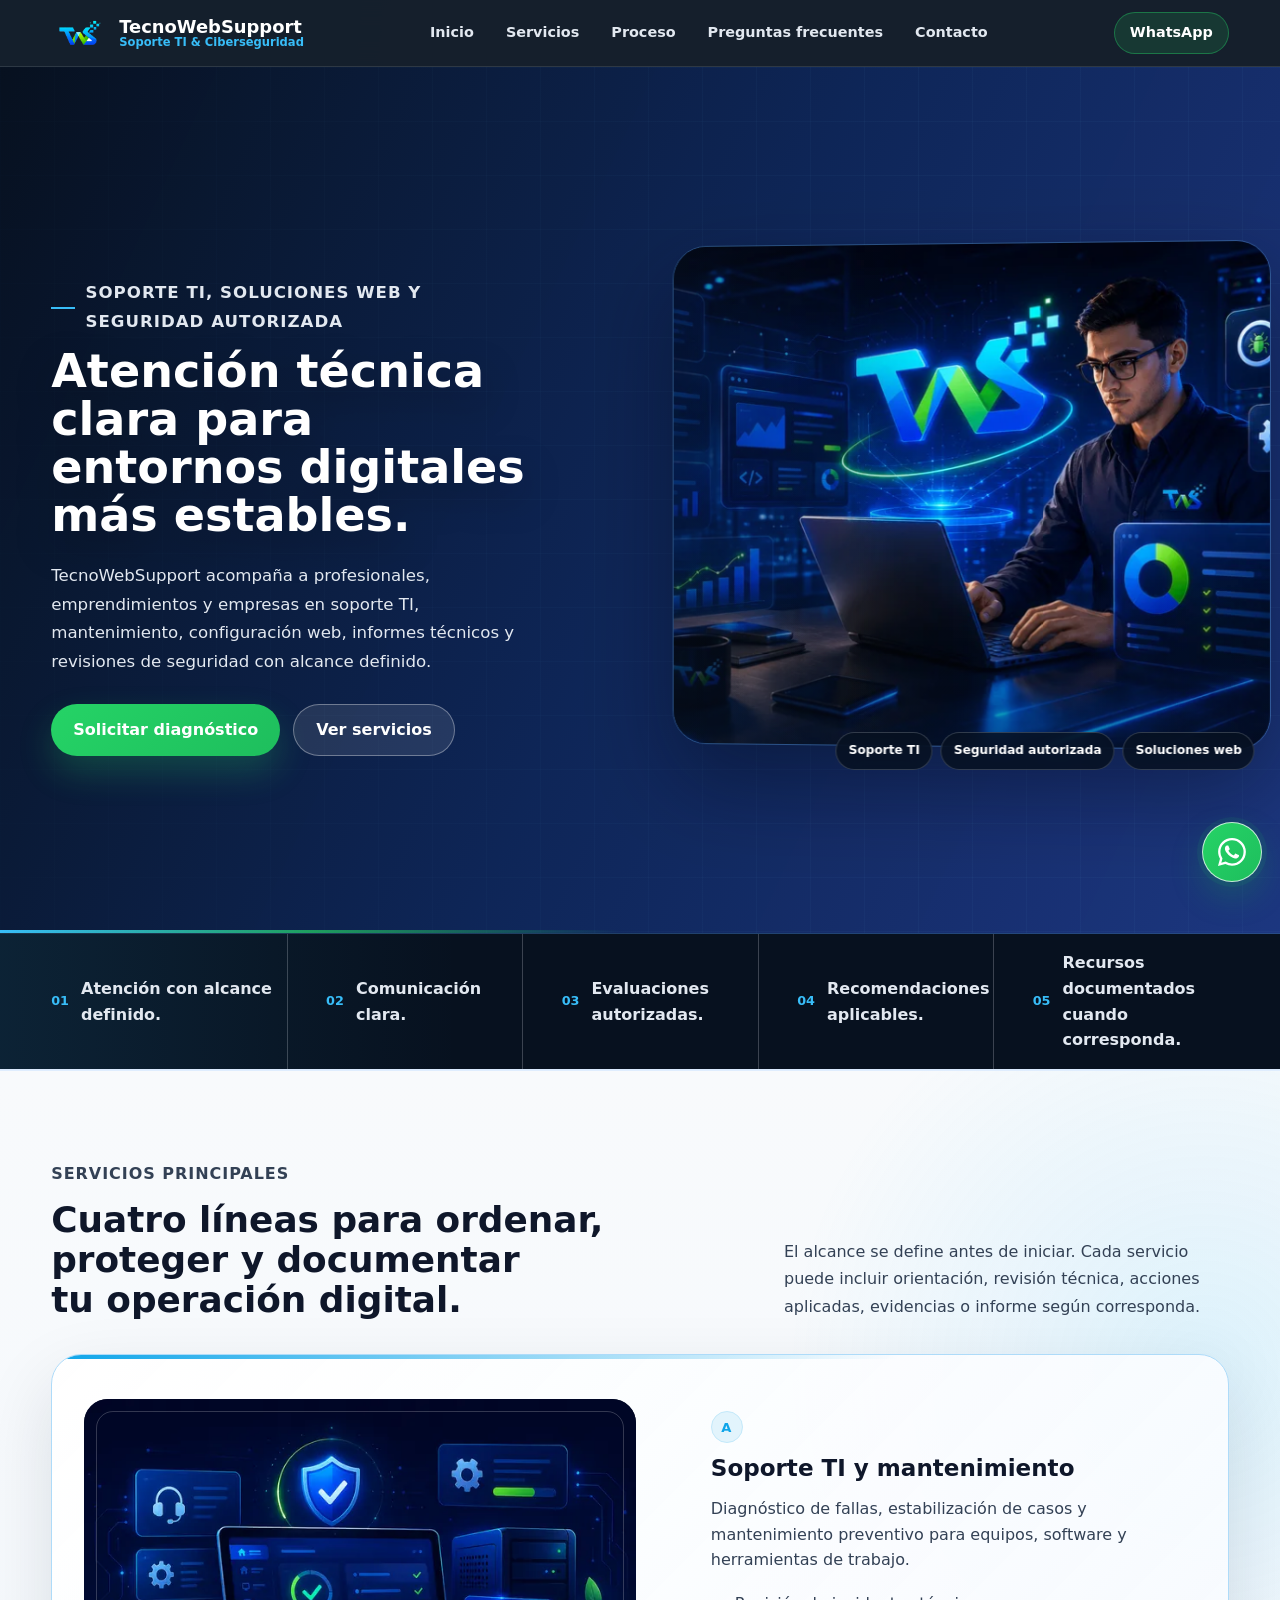
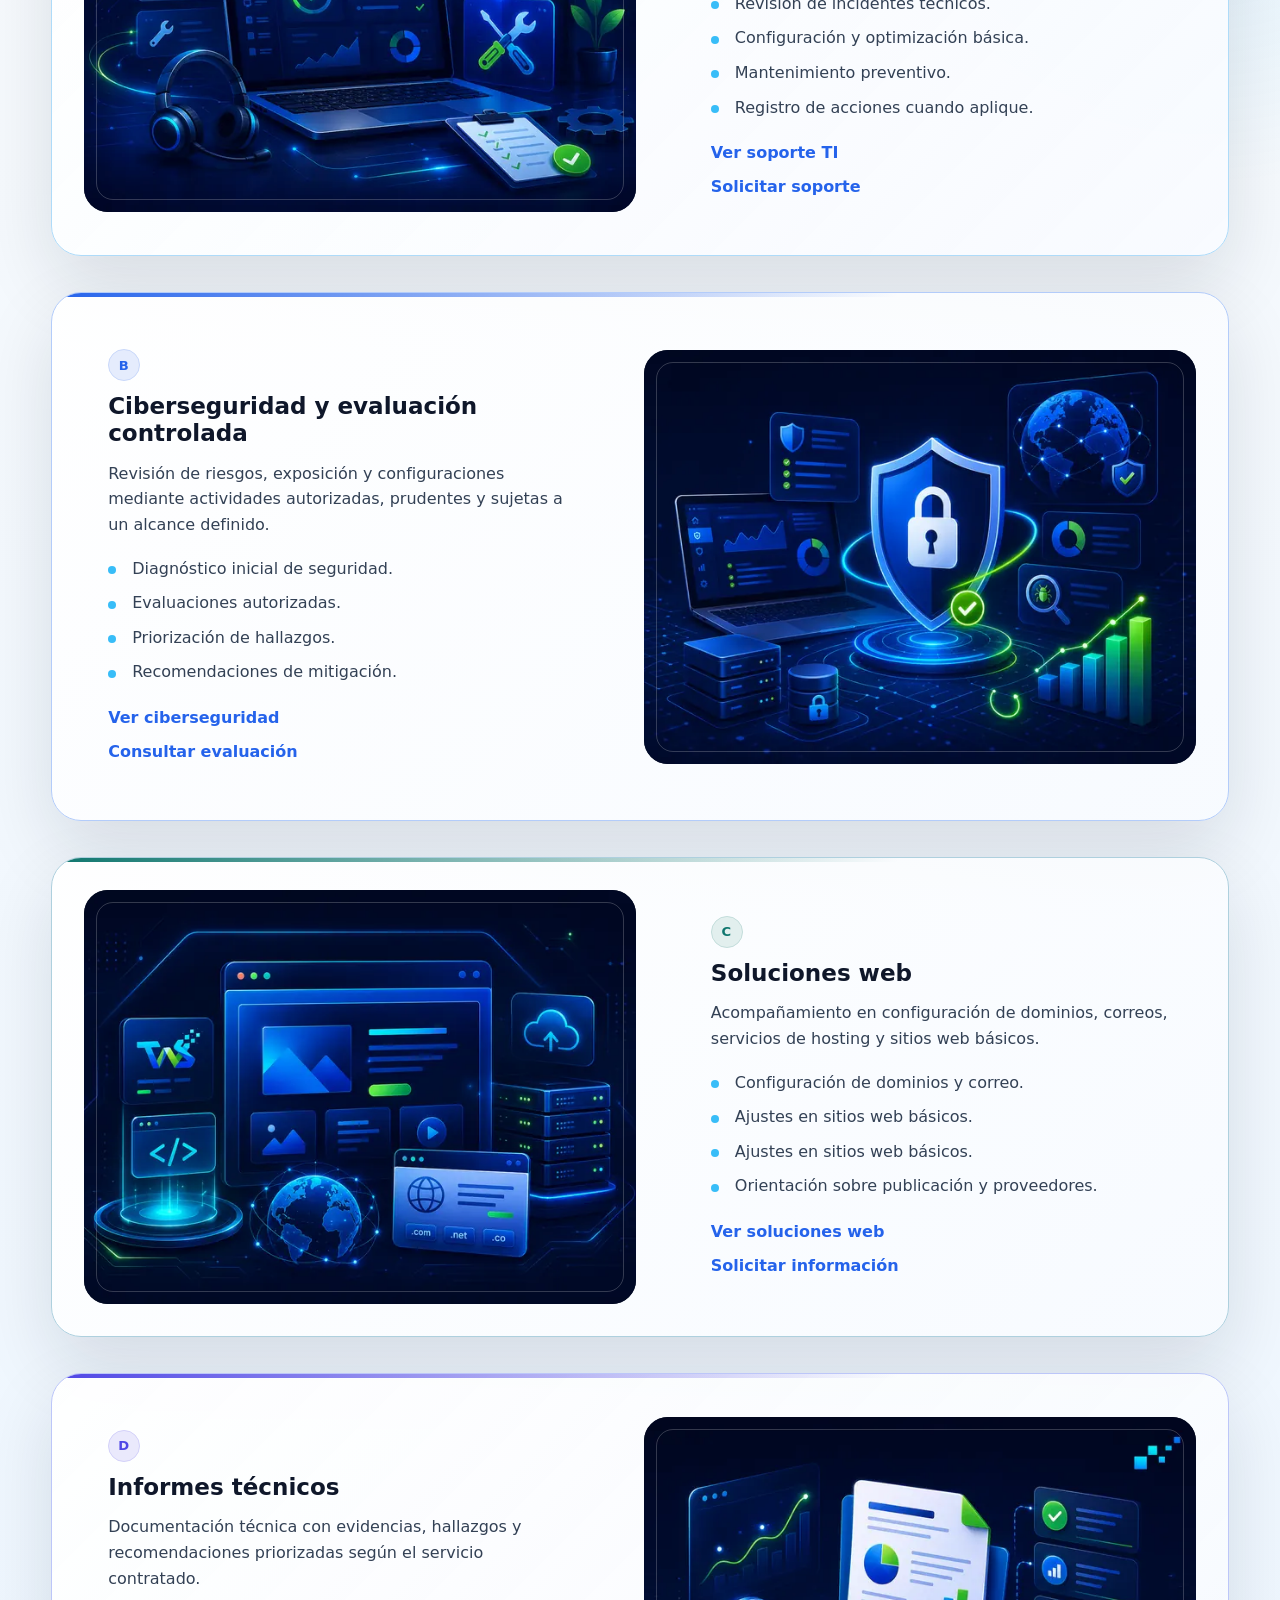
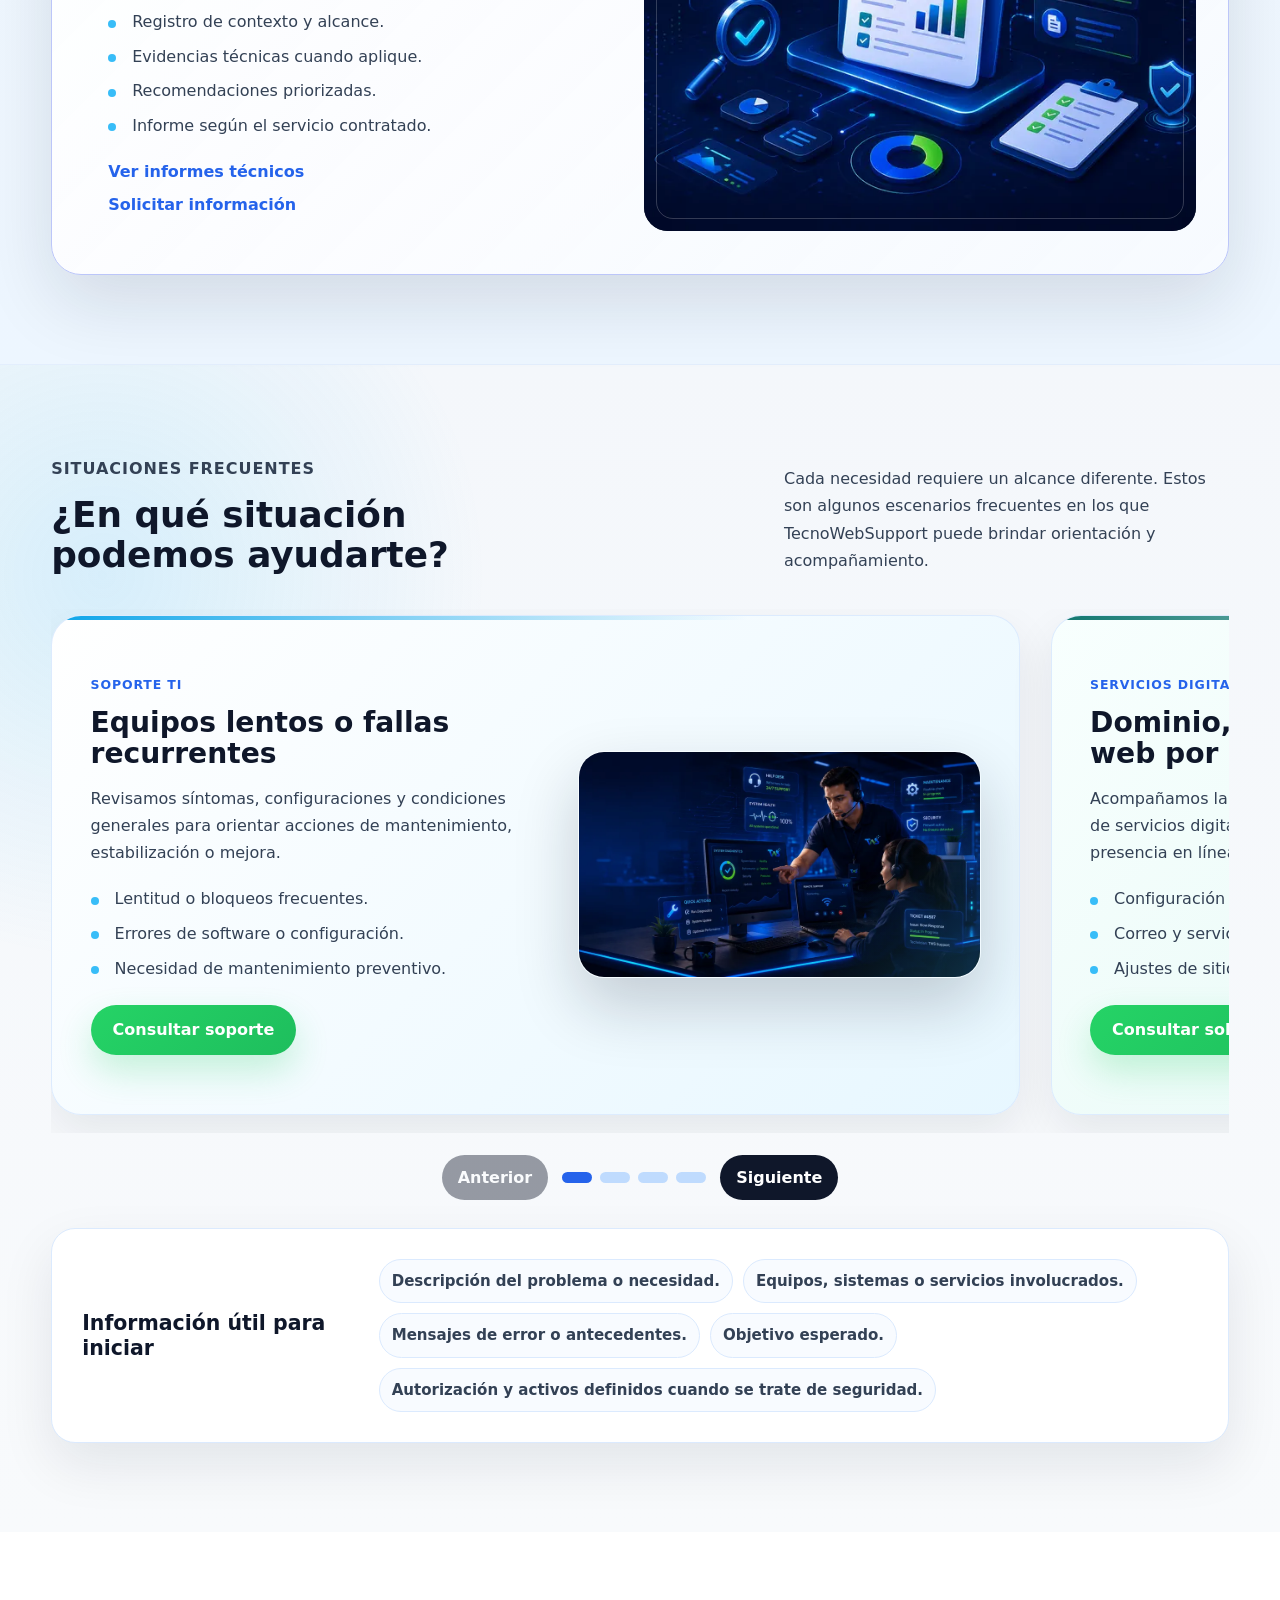
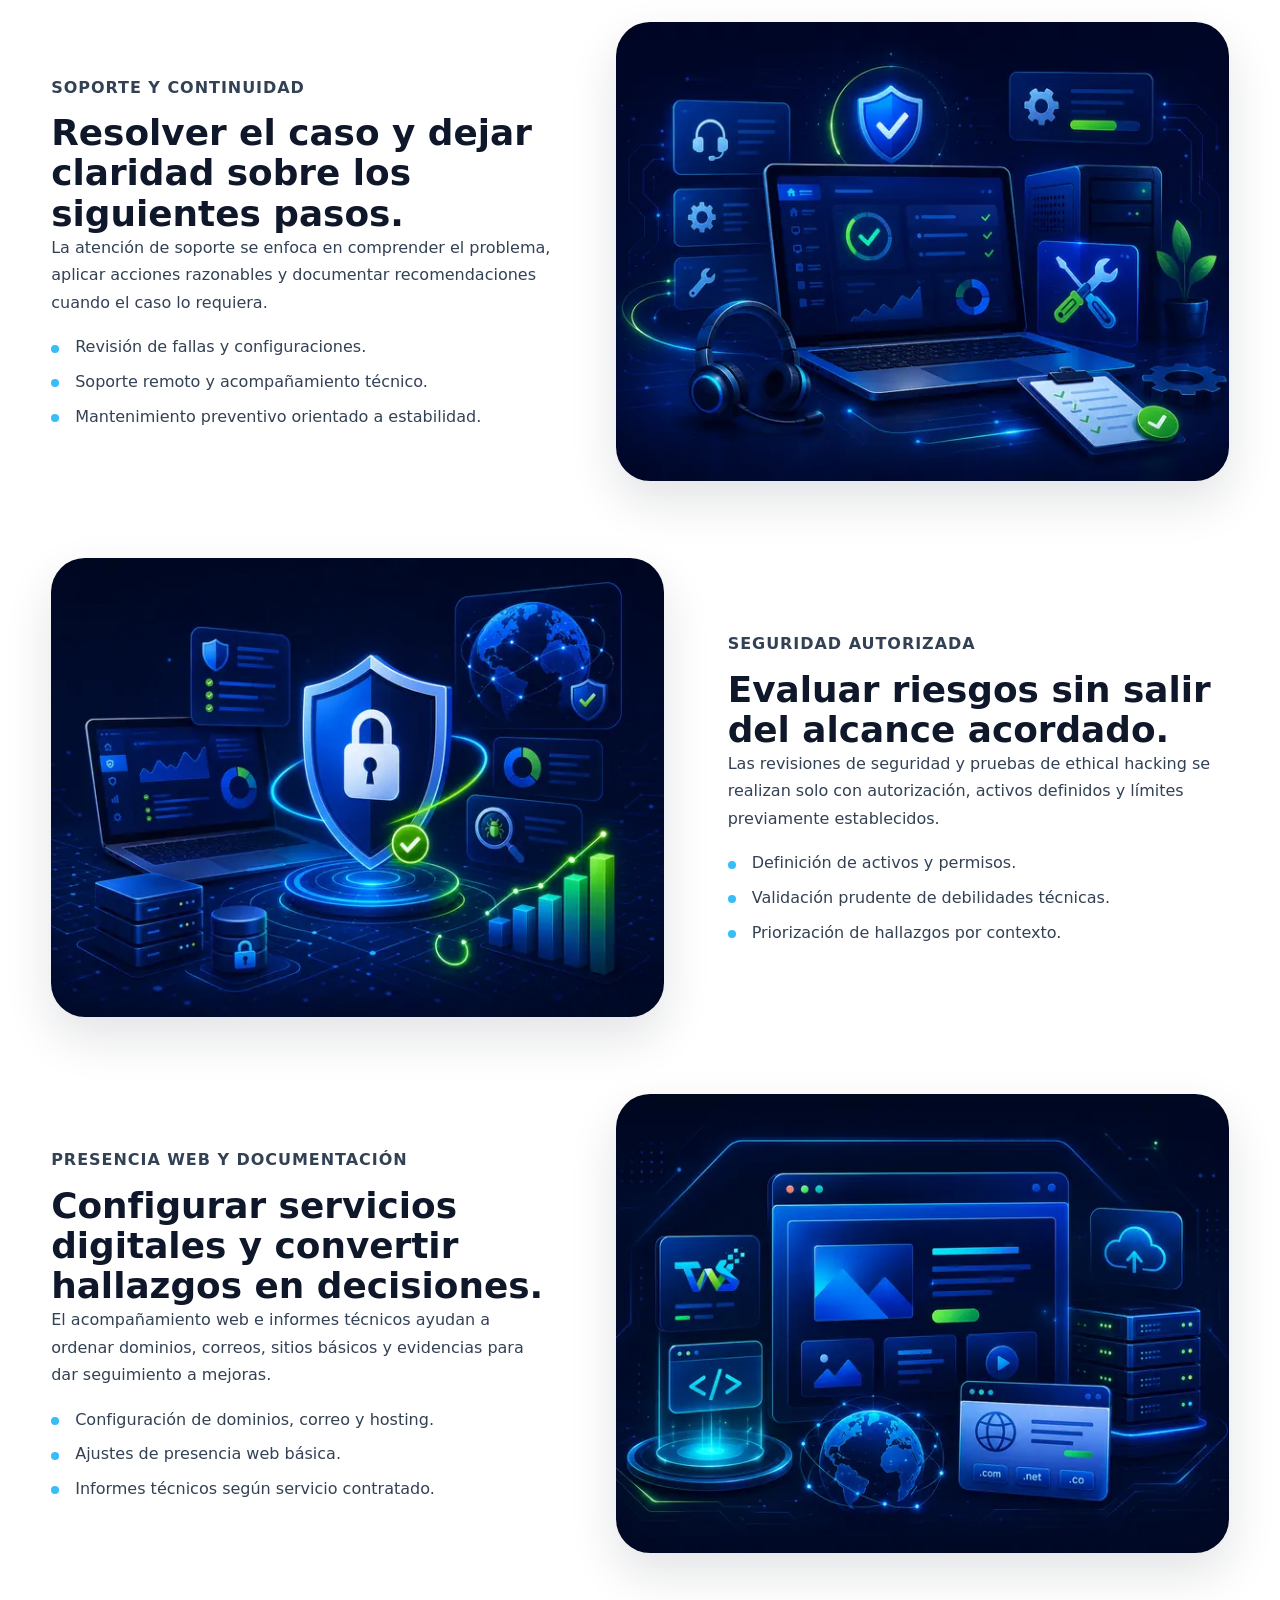
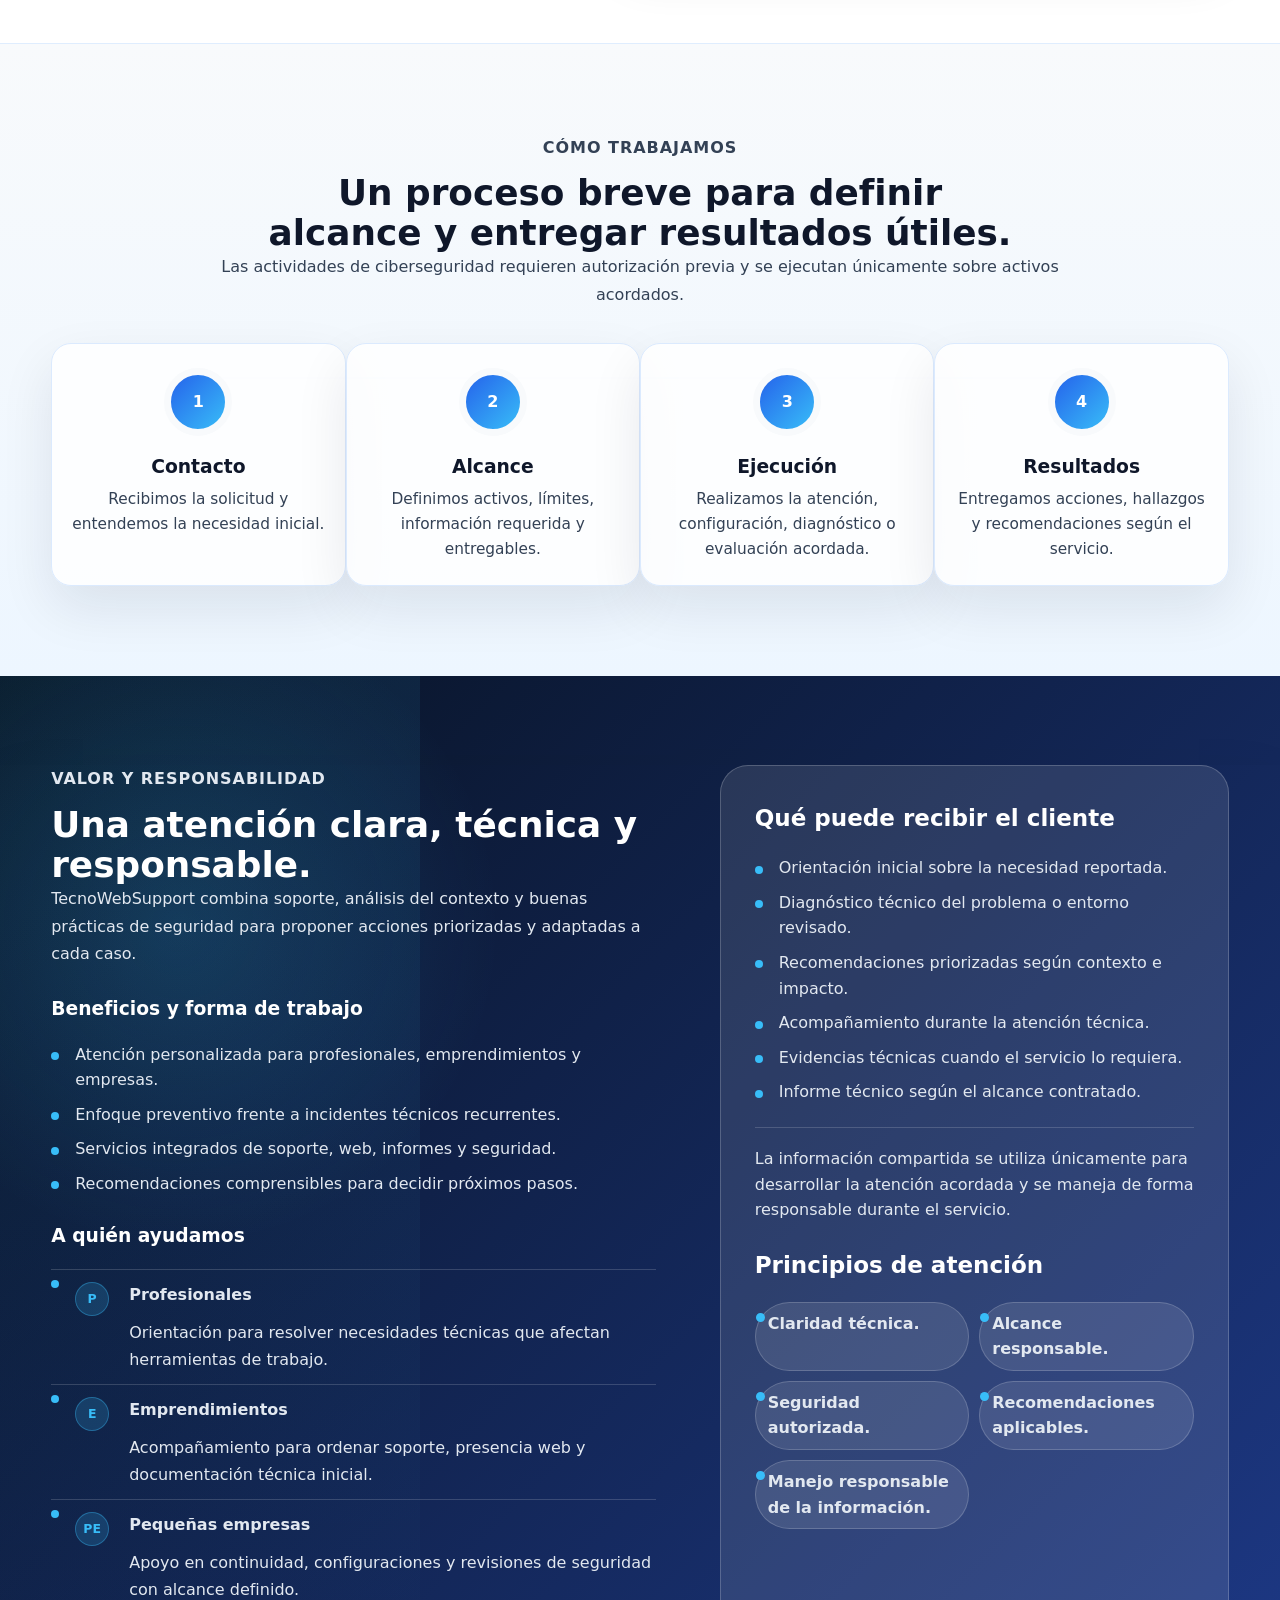
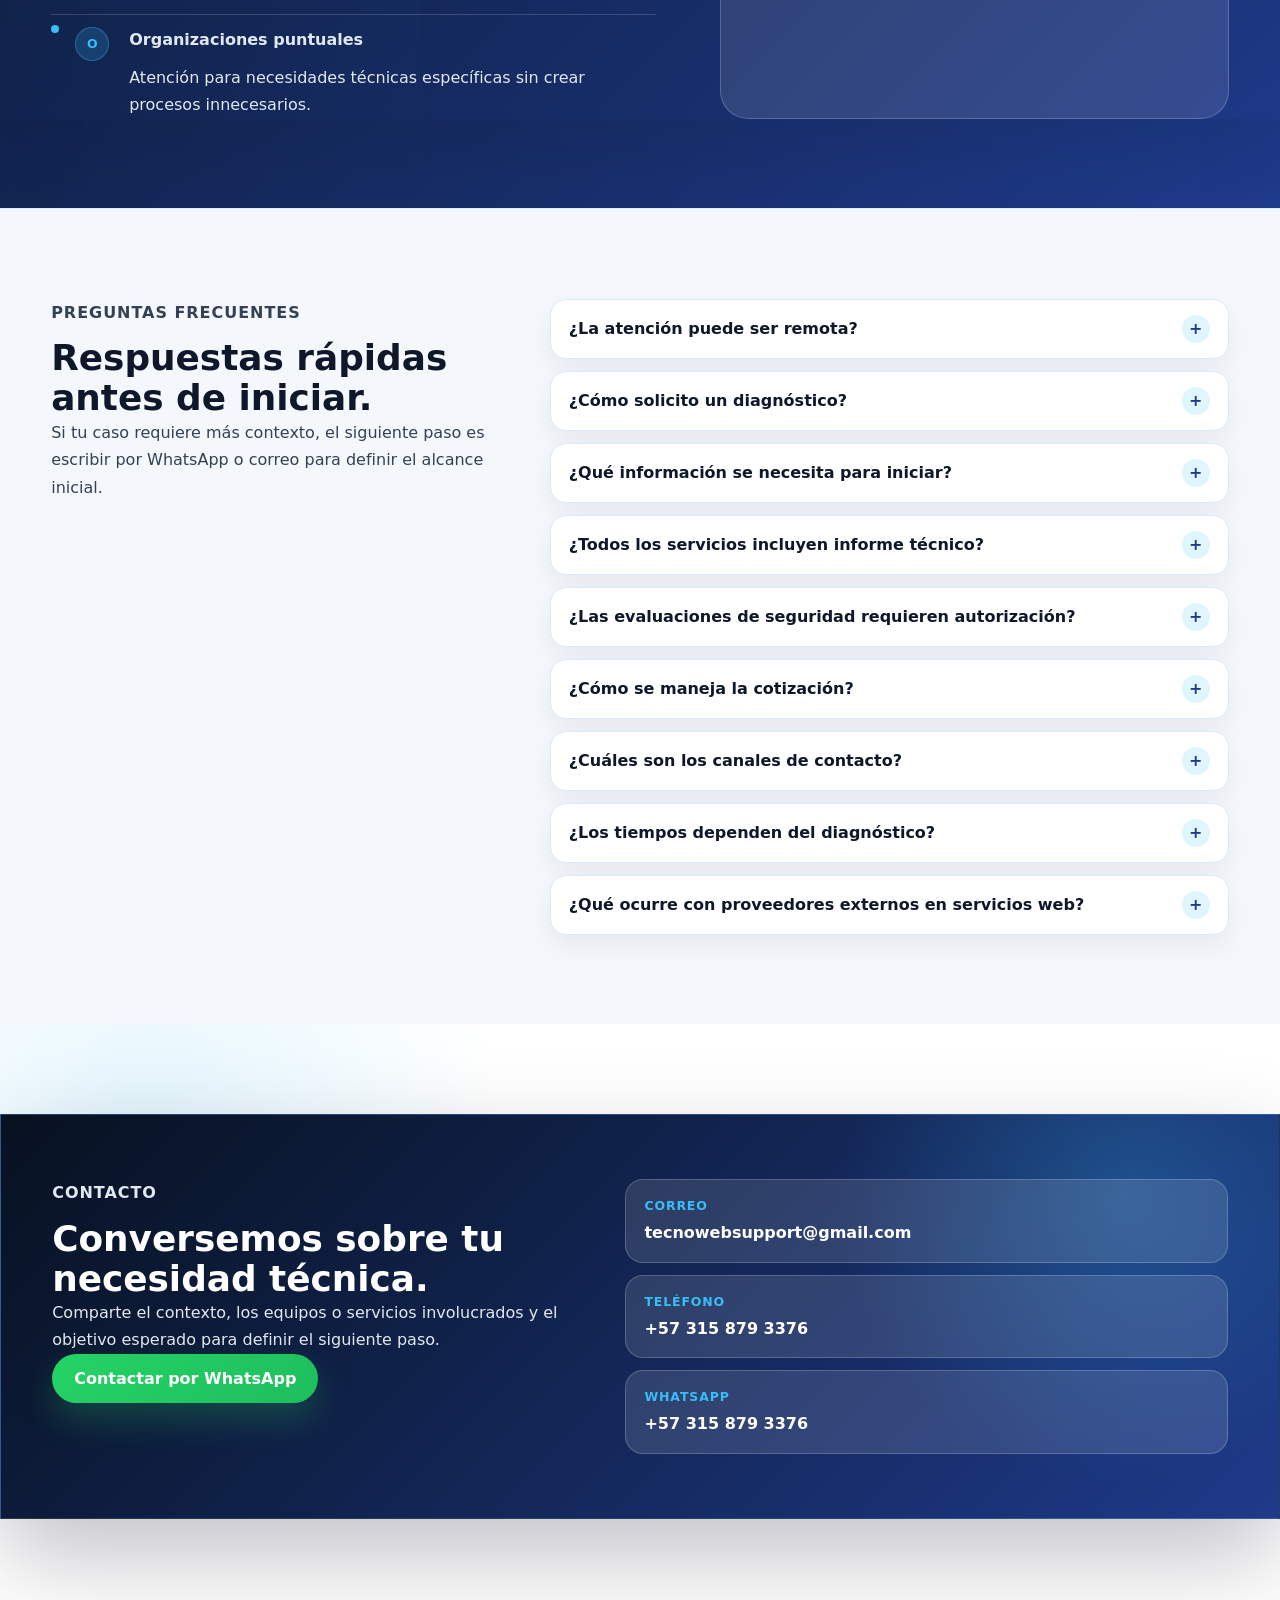
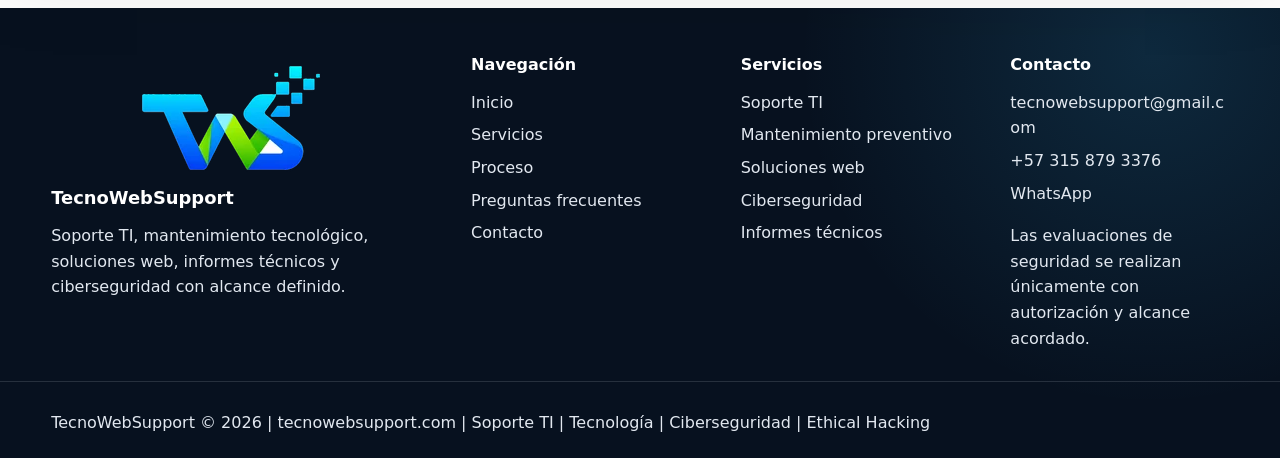
==== commit 2630effd: "Renueva identidad visual, hero y carrusel TWS" ====
--- a/index.html
+++ b/index.html
@@ -102,17 +102,28 @@
               <a class="btn btn-ghost" href="#servicios">Ver servicios</a>
             </div>
           </div>
-          <figure class="hero-media hero-tech-visual" aria-hidden="true">
-            <div class="hero-orbit">
-              <span></span>
-              <span></span>
-              <span></span>
-            </div>
-            <div class="hero-device">
-              <img src="assets/brand/tws-logo-transparent.webp" alt="" width="1195" height="765" fetchpriority="high" decoding="async" />
-              <div class="hero-signal hero-signal-one"></div>
-              <div class="hero-signal hero-signal-two"></div>
-              <div class="hero-signal hero-signal-three"></div>
+          <figure class="hero-media hero-visual" aria-hidden="true">
+            <div class="hero-portrait-frame">
+              <picture>
+                <source
+                  srcset="assets/media/hero/hero-person-960.webp 960w, assets/media/hero/hero-person-1600.webp 1600w"
+                  sizes="(max-width: 768px) 92vw, 54vw"
+                  type="image/webp"
+                />
+                <img
+                  src="assets/media/hero/hero-person-1600.webp"
+                  alt=""
+                  width="1600"
+                  height="900"
+                  fetchpriority="high"
+                  decoding="async"
+                />
+              </picture>
+            </div>
+            <div class="hero-visual-notes">
+              <span>Soporte TI</span>
+              <span>Seguridad autorizada</span>
+              <span>Soluciones web</span>
             </div>
           </figure>
         </div>
@@ -335,7 +346,14 @@
                     </a>
                   </div>
                   <figure class='case-media' aria-hidden='true'>
-                    <img src='assets/case-support.svg' alt='' width='980' height='680' loading='lazy' />
+                    <img
+                      src='assets/media/cases/support-scenario-960.webp'
+                      alt=''
+                      width='960'
+                      height='540'
+                      loading='lazy'
+                      decoding='async'
+                    />
                   </figure>
                 </article>
                 <article
@@ -366,7 +384,14 @@
                     </a>
                   </div>
                   <figure class='case-media' aria-hidden='true'>
-                    <img src='assets/case-web.svg' alt='' width='980' height='680' loading='lazy' />
+                    <img
+                      src='assets/media/cases/web-scenario-960.webp'
+                      alt=''
+                      width='960'
+                      height='540'
+                      loading='lazy'
+                      decoding='async'
+                    />
                   </figure>
                 </article>
                 <article
@@ -397,7 +422,14 @@
                     </a>
                   </div>
                   <figure class='case-media' aria-hidden='true'>
-                    <img src='assets/case-security.svg' alt='' width='980' height='680' loading='lazy' />
+                    <img
+                      src='assets/media/cases/security-scenario-960.webp'
+                      alt=''
+                      width='960'
+                      height='540'
+                      loading='lazy'
+                      decoding='async'
+                    />
                   </figure>
                 </article>
                 <article
@@ -428,7 +460,14 @@
                     </a>
                   </div>
                   <figure class='case-media' aria-hidden='true'>
-                    <img src='assets/case-report.svg' alt='' width='980' height='680' loading='lazy' />
+                    <img
+                      src='assets/media/cases/report-scenario-960.webp'
+                      alt=''
+                      width='960'
+                      height='540'
+                      loading='lazy'
+                      decoding='async'
+                    />
                   </figure>
                 </article>
               </div>
--- a/styles.css
+++ b/styles.css
@@ -1762,26 +1762,48 @@
 }
 
 @media (max-width: 768px) {
+  .home-page .site-header {
+    isolation: isolate;
+    overflow: visible;
+    position: relative;
+    z-index: 2000;
+  }
+
   .home-page .header-layout {
+    box-sizing: border-box;
     gap: 10px;
     grid-template-columns: minmax(0, 1fr) auto;
     justify-items: stretch;
+    max-width: 100%;
     min-height: 80px;
+    overflow: visible;
     padding: 8px 20px;
     position: relative;
+    width: 100%;
   }
 
   .home-page .brand {
     gap: 8px;
+    max-width: 100%;
+    min-width: 0;
     overflow: hidden;
+    width: 100%;
   }
 
   .home-page .brand-logo {
     width: 56px;
   }
 
+  .home-page .brand-text {
+    min-width: 0;
+    overflow: hidden;
+  }
+
   .home-page .brand-name {
+    display: block;
     font-size: 1rem;
+    overflow: hidden;
+    text-overflow: ellipsis;
     white-space: nowrap;
   }
 
@@ -1798,7 +1820,10 @@
   .home-page .mobile-nav {
     align-self: center;
     display: block;
-    position: relative;
+    max-width: 100%;
+    min-width: 0;
+    overflow: visible;
+    position: static;
   }
 
   .home-page .mobile-nav summary {
@@ -1815,8 +1840,9 @@
     justify-content: center;
     list-style: none;
     min-height: 44px;
-    min-width: 72px;
     padding: 8px 10px;
+    white-space: nowrap;
+    width: auto;
   }
 
   .home-page .mobile-nav summary::-webkit-details-marker {
@@ -1847,16 +1873,24 @@
     box-shadow: 0 24px 60px rgba(2, 6, 23, 0.42);
     display: none;
     gap: 3px;
+    left: 16px;
+    max-width: none;
+    opacity: 0;
     padding: 10px;
+    pointer-events: none;
     position: absolute;
-    right: 0;
-    top: calc(100% + 10px);
-    width: min(320px, calc(100vw - 32px));
-    z-index: 1200;
+    right: 16px;
+    top: calc(100% + 8px);
+    visibility: hidden;
+    width: auto;
+    z-index: 2100;
   }
 
   .home-page .mobile-nav[open] .mobile-nav-panel {
     display: grid;
+    opacity: 1;
+    pointer-events: auto;
+    visibility: visible;
   }
 
   .home-page .mobile-nav-panel a {
@@ -1885,6 +1919,7 @@
   .home-page .hero-section {
     min-height: auto;
     padding: 48px 0 40px;
+    z-index: 0;
   }
 
   .home-page .hero-grid {
@@ -1999,17 +2034,788 @@
   }
 }
 
-@media (max-width: 390px) {
+@media (max-width: 520px) {
   .home-page .brand-line {
     display: none;
   }
-
+}
+
+@media (max-width: 390px) {
   .home-page .brand-logo {
     width: 52px;
   }
 
   .home-page .header-layout {
     padding-inline: 16px;
+  }
+}
+
+/* Integrated visual redesign */
+.home-page .hero-section {
+  background:
+    linear-gradient(115deg, rgba(7, 17, 31, 0.98) 0%, rgba(15, 39, 91, 0.94) 52%, rgba(30, 58, 138, 0.9) 100%),
+    var(--color-deep);
+  border-bottom: 1px solid rgba(125, 211, 252, 0.18);
+  isolation: isolate;
+  min-height: min(820px, calc(100vh - 66px));
+  overflow: hidden;
+  position: relative;
+}
+
+.home-page .hero-section::before {
+  background-image:
+    linear-gradient(rgba(125, 211, 252, 0.08) 1px, transparent 1px),
+    linear-gradient(90deg, rgba(125, 211, 252, 0.08) 1px, transparent 1px);
+  background-size: 54px 54px;
+  mask-image: linear-gradient(90deg, rgba(0, 0, 0, 0.24), #000 72%);
+  opacity: 0.46;
+  z-index: -1;
+}
+
+.home-page .hero-section::after {
+  background: linear-gradient(90deg, var(--color-accent), rgba(37, 211, 102, 0.7), transparent 78%);
+  bottom: 0;
+  content: '';
+  height: 3px;
+  left: 0;
+  position: absolute;
+  width: 62%;
+}
+
+.home-page .hero-grid {
+  grid-template-columns: minmax(0, 0.44fr) minmax(560px, 0.56fr);
+  min-height: min(700px, calc(100vh - 140px));
+  position: relative;
+}
+
+.home-page .hero-copy {
+  position: relative;
+  z-index: 2;
+}
+
+.home-page .hero-copy .eyebrow {
+  align-items: center;
+  display: inline-flex;
+  gap: 10px;
+}
+
+.home-page .hero-copy .eyebrow::before {
+  background: var(--color-accent);
+  content: '';
+  height: 2px;
+  width: 32px;
+}
+
+.home-page .hero-copy h1 {
+  text-shadow: 0 14px 38px rgba(2, 6, 23, 0.34);
+}
+
+.hero-visual {
+  isolation: isolate;
+  margin: 0;
+  min-height: 560px;
+  position: relative;
+}
+
+.hero-portrait-frame {
+  border: 1px solid rgba(125, 211, 252, 0.24);
+  border-radius: 34px;
+  box-shadow: 0 38px 90px rgba(2, 6, 23, 0.42);
+  inset: 3% 0 7% 4%;
+  overflow: hidden;
+  position: absolute;
+  transform: perspective(1200px) rotateY(-3deg);
+}
+
+.hero-portrait-frame::after {
+  background:
+    linear-gradient(90deg, rgba(7, 17, 31, 0.42), transparent 42%),
+    linear-gradient(0deg, rgba(7, 17, 31, 0.38), transparent 38%);
+  content: '';
+  inset: 0;
+  pointer-events: none;
+  position: absolute;
+}
+
+.hero-portrait-frame picture,
+.hero-portrait-frame img {
+  height: 100%;
+  width: 100%;
+}
+
+.hero-portrait-frame img {
+  object-fit: cover;
+  object-position: center;
+}
+
+.hero-visual-notes {
+  bottom: 3%;
+  display: flex;
+  flex-wrap: wrap;
+  gap: 8px;
+  justify-content: flex-end;
+  position: absolute;
+  right: 2%;
+  width: min(72%, 520px);
+  z-index: 2;
+}
+
+.hero-visual-notes span {
+  backdrop-filter: blur(12px);
+  background: rgba(7, 17, 31, 0.82);
+  border: 1px solid rgba(226, 232, 240, 0.2);
+  border-radius: 999px;
+  color: var(--color-surface);
+  font-size: 0.76rem;
+  font-weight: 800;
+  padding: 8px 12px;
+}
+
+.trust-strip {
+  background:
+    linear-gradient(90deg, rgba(56, 189, 248, 0.1), transparent 36%),
+    var(--color-deep);
+  box-shadow: 0 18px 45px rgba(2, 6, 23, 0.16);
+}
+
+.services-overview,
+.situation-section,
+.process-section,
+.faq-section,
+.detail-section,
+.service-directory-section {
+  border-top: 1px solid rgba(219, 234, 254, 0.7);
+}
+
+.section-heading h2 {
+  text-wrap: balance;
+}
+
+.service-area {
+  --service-accent: var(--color-action);
+  background:
+    linear-gradient(135deg, rgba(255, 255, 255, 0.96), rgba(248, 251, 255, 0.88));
+  border-color: color-mix(in srgb, var(--service-accent) 22%, var(--color-border));
+  box-shadow: 0 28px 72px rgba(15, 23, 42, 0.12);
+  isolation: isolate;
+  position: relative;
+}
+
+.service-area::before {
+  background: linear-gradient(90deg, var(--service-accent), transparent 72%);
+  content: '';
+  height: 4px;
+  inset: 0 0 auto;
+  position: absolute;
+  z-index: 2;
+}
+
+.service-area-support {
+  --service-accent: #0ea5e9;
+}
+
+.service-area-security {
+  --service-accent: #2563eb;
+}
+
+.service-area-web {
+  --service-accent: #0f766e;
+}
+
+.service-area-report {
+  --service-accent: #4f46e5;
+}
+
+.service-media {
+  background: var(--color-deep);
+  border-radius: 24px;
+  overflow: hidden;
+  position: relative;
+}
+
+.service-media::after {
+  border: 1px solid rgba(255, 255, 255, 0.2);
+  border-radius: 17px;
+  content: '';
+  inset: 12px;
+  pointer-events: none;
+  position: absolute;
+}
+
+.service-media img {
+  aspect-ratio: 4 / 3;
+  border-radius: 0;
+  object-fit: cover;
+  transition: transform 0.35s ease;
+}
+
+.service-number {
+  align-items: center;
+  background: color-mix(in srgb, var(--service-accent) 12%, white);
+  border: 1px solid color-mix(in srgb, var(--service-accent) 25%, white);
+  border-radius: 999px;
+  color: var(--service-accent);
+  display: inline-flex;
+  height: 32px;
+  justify-content: center;
+  width: 32px;
+}
+
+.case-slide {
+  isolation: isolate;
+  position: relative;
+}
+
+.case-slide::before {
+  background: linear-gradient(90deg, var(--case-accent, var(--color-accent)), transparent 72%);
+  content: '';
+  height: 4px;
+  inset: 0 0 auto;
+  position: absolute;
+}
+
+.case-slide-support {
+  --case-accent: #0ea5e9;
+  background: linear-gradient(135deg, #ffffff 0%, #e7f7ff 100%);
+}
+
+.case-slide-web {
+  --case-accent: #0f766e;
+  background: linear-gradient(135deg, #f8fffe 0%, #dff7f2 100%);
+}
+
+.case-slide-security {
+  --case-accent: #38bdf8;
+  background: linear-gradient(135deg, #07111f 0%, #172554 100%);
+  border-color: rgba(125, 211, 252, 0.28);
+}
+
+.case-slide-security .case-kicker,
+.case-slide-security .case-copy h3 {
+  color: var(--color-surface);
+}
+
+.case-slide-security .case-copy p,
+.case-slide-security .case-copy li {
+  color: var(--color-light);
+}
+
+.case-slide-report {
+  --case-accent: #4f46e5;
+  background: linear-gradient(135deg, #ffffff 0%, #eef2ff 100%);
+}
+
+.case-media {
+  border: 1px solid rgba(255, 255, 255, 0.32);
+  border-radius: 26px;
+  box-shadow: 0 28px 64px rgba(15, 23, 42, 0.2);
+  overflow: hidden;
+  position: relative;
+}
+
+.case-media::after {
+  background: linear-gradient(135deg, transparent 66%, rgba(56, 189, 248, 0.24));
+  content: '';
+  inset: 0;
+  pointer-events: none;
+  position: absolute;
+}
+
+.case-media img {
+  aspect-ratio: 16 / 9;
+  border-radius: 0;
+  box-shadow: none;
+  object-fit: cover;
+}
+
+.case-slide-support .case-media img {
+  object-position: 68% center;
+}
+
+.case-slide-web .case-media img {
+  object-position: center 30%;
+}
+
+.case-slide-report .case-media img {
+  object-position: center 70%;
+}
+
+.process-line li,
+.value-panel,
+.starter-info,
+.detail-card,
+.directory-grid article {
+  box-shadow: 0 22px 54px rgba(15, 23, 42, 0.09);
+}
+
+.process-line li {
+  background: rgba(255, 255, 255, 0.86);
+  border: 1px solid var(--color-border);
+  border-radius: 20px;
+  padding: 24px 20px;
+}
+
+.process-line::before {
+  opacity: 0.48;
+}
+
+.contact-panel {
+  border: 1px solid rgba(125, 211, 252, 0.2);
+  box-shadow: 0 38px 90px rgba(2, 6, 23, 0.24);
+  overflow: hidden;
+  position: relative;
+}
+
+.inner-hero {
+  background:
+    linear-gradient(115deg, rgba(7, 17, 31, 0.98), rgba(30, 58, 138, 0.92)),
+    var(--color-deep);
+  border-bottom: 1px solid rgba(125, 211, 252, 0.22);
+  isolation: isolate;
+  position: relative;
+}
+
+.inner-hero::before {
+  background-image:
+    linear-gradient(rgba(125, 211, 252, 0.07) 1px, transparent 1px),
+    linear-gradient(90deg, rgba(125, 211, 252, 0.07) 1px, transparent 1px);
+  background-size: 48px 48px;
+  content: '';
+  inset: 0;
+  opacity: 0.6;
+  position: absolute;
+  z-index: -1;
+}
+
+.inner-hero-grid {
+  position: relative;
+  z-index: 1;
+}
+
+.inner-hero-media {
+  border: 1px solid rgba(125, 211, 252, 0.22);
+  border-radius: 30px;
+  box-shadow: 0 34px 80px rgba(2, 6, 23, 0.38);
+  overflow: hidden;
+  position: relative;
+}
+
+.inner-hero-media::after {
+  border: 1px solid rgba(255, 255, 255, 0.16);
+  border-radius: 22px;
+  content: '';
+  inset: 12px;
+  pointer-events: none;
+  position: absolute;
+}
+
+.inner-hero-media img {
+  border-radius: 0;
+  filter: none;
+}
+
+.service-index-mark {
+  background:
+    radial-gradient(circle at 50% 48%, rgba(56, 189, 248, 0.2), transparent 34%),
+    linear-gradient(145deg, #07111f 0%, #09263b 54%, #061522 100%);
+  display: grid;
+  isolation: isolate;
+  min-height: 430px;
+  padding: clamp(28px, 4vw, 52px);
+  place-items: center;
+}
+
+.service-index-mark::before {
+  background:
+    radial-gradient(circle at center, transparent 0 34%, rgba(125, 211, 252, 0.2) 34.3% 34.6%, transparent 35% 48%, rgba(125, 211, 252, 0.1) 48.3% 48.6%, transparent 49%),
+    linear-gradient(rgba(125, 211, 252, 0.06) 1px, transparent 1px),
+    linear-gradient(90deg, rgba(125, 211, 252, 0.06) 1px, transparent 1px);
+  background-size: auto, 34px 34px, 34px 34px;
+  content: '';
+  inset: 0;
+  opacity: 0.82;
+  pointer-events: none;
+  position: absolute;
+  z-index: -1;
+}
+
+.service-index-mark img {
+  border-radius: 18px;
+  box-shadow: 0 30px 74px rgba(2, 6, 23, 0.24);
+  mix-blend-mode: screen;
+  object-fit: contain;
+  opacity: 0.94;
+  position: relative;
+  width: min(62%, 350px);
+  z-index: 1;
+}
+
+.directory-grid article {
+  border-top: 4px solid var(--color-action);
+  position: relative;
+}
+
+.directory-grid article:nth-child(2) {
+  border-top-color: #38bdf8;
+}
+
+.directory-grid article:nth-child(3) {
+  border-top-color: #0f766e;
+}
+
+.directory-grid article:nth-child(4) {
+  border-top-color: #4f46e5;
+}
+
+.detail-card,
+.notice-panel {
+  border-color: rgba(191, 219, 254, 0.92);
+}
+
+@media (hover: hover) {
+  .service-area:hover .service-media img {
+    transform: scale(1.025);
+  }
+
+  .directory-grid article:hover,
+  .detail-card:hover {
+    box-shadow: 0 28px 66px rgba(15, 23, 42, 0.13);
+  }
+}
+
+@media (max-width: 900px) {
+  .detail-card-wide {
+    grid-column: auto;
+  }
+}
+
+@media (min-width: 901px) and (max-width: 1180px) {
+  .home-page .hero-section {
+    min-height: auto;
+    padding: 64px 0;
+  }
+
+  .home-page .hero-grid {
+    gap: 36px;
+    grid-template-columns: minmax(0, 0.46fr) minmax(0, 0.54fr);
+    min-height: 620px;
+  }
+
+  .case-slide {
+    grid-template-columns: minmax(0, 0.5fr) minmax(400px, 0.5fr);
+  }
+
+  .hero-visual {
+    min-height: 500px;
+  }
+}
+
+@media (max-width: 900px) {
+  .home-page .hero-grid {
+    grid-template-columns: 1fr;
+    min-height: 0;
+  }
+
+  .hero-visual {
+    min-height: clamp(390px, 72vw, 560px);
+    width: 100%;
+  }
+
+  .service-index-mark {
+    min-height: 360px;
+  }
+}
+
+@media (min-width: 700px) and (max-width: 900px) {
+  .home-page .hero-grid {
+    grid-template-columns: minmax(0, 0.46fr) minmax(360px, 0.54fr);
+  }
+
+  .home-page .hero-copy,
+  .home-page .hero-copy p {
+    text-align: left;
+  }
+
+  .home-page .hero-visual {
+    min-height: 430px;
+  }
+}
+
+@media (max-width: 768px) {
+  .home-page .hero-section {
+    min-height: auto;
+  }
+
+  .home-page .hero-visual {
+    min-height: clamp(310px, 86vw, 480px);
+    width: 100%;
+  }
+
+  .hero-portrait-frame {
+    border-radius: 24px;
+    inset: 0 0 10%;
+    transform: none;
+  }
+
+  .hero-visual-notes {
+    bottom: 3%;
+    right: 8px;
+    width: 68%;
+  }
+
+  .hero-visual-notes span {
+    font-size: 0.68rem;
+    padding: 7px 9px;
+  }
+
+  .service-area {
+    border-radius: 24px;
+  }
+
+  .process-line li {
+    padding: 18px;
+  }
+
+  .case-media {
+    border-radius: 18px;
+  }
+
+  .inner-hero-media {
+    border-radius: 24px;
+  }
+
+  .service-index-mark {
+    min-height: 300px;
+    padding: 26px;
+  }
+
+  .service-index-mark img {
+    width: min(58%, 240px);
+  }
+}
+
+@media (max-width: 699px) {
+  .home-page .hero-section {
+    padding: 28px 0 24px;
+  }
+
+  .home-page .hero-grid {
+    gap: 20px;
+  }
+
+  .home-page .hero-copy h1 {
+    font-size: clamp(2rem, 8.5vw, 2.3rem);
+  }
+
+  .home-page .hero-copy p {
+    font-size: 1rem;
+    line-height: 1.52;
+    max-width: 36ch;
+  }
+
+  .home-page .hero-actions {
+    margin-top: 20px;
+  }
+
+  .home-page .hero-visual {
+    min-height: clamp(220px, 55vw, 300px);
+  }
+}
+
+@media (max-width: 620px) {
+  body:not(.home-page) .header-layout {
+    gap: 8px;
+    max-width: 100%;
+    padding: 10px 16px;
+    width: 100%;
+  }
+
+  body:not(.home-page) .brand {
+    justify-content: center;
+    max-width: 100%;
+    min-width: 0;
+    width: 100%;
+  }
+
+  body:not(.home-page) .brand-logo {
+    flex: 0 0 auto;
+    width: 82px;
+  }
+
+  body:not(.home-page) .brand-text {
+    min-width: 0;
+  }
+
+  body:not(.home-page) .brand-name {
+    font-size: 1rem;
+  }
+
+  body:not(.home-page) .brand-line {
+    display: none;
+  }
+
+  body:not(.home-page) .main-nav {
+    gap: 2px 4px;
+    max-width: 100%;
+  }
+
+  body:not(.home-page) .main-nav a {
+    font-size: 0.78rem;
+    padding: 6px 7px;
+  }
+
+  body:not(.home-page) .header-action {
+    max-width: 320px;
+  }
+}
+
+@media (max-width: 430px) {
+  .hero-visual-notes {
+    align-content: end;
+    align-items: flex-end;
+    flex-direction: column;
+  }
+
+  .hero-visual-notes span:first-child {
+    display: none;
+  }
+
+  .service-index-mark {
+    min-height: 260px;
+  }
+}
+
+/* Final composition safeguards */
+:root {
+  --site-header-height: 66px;
+}
+
+.site-header {
+  min-height: var(--site-header-height);
+  overflow: visible;
+}
+
+.header-layout {
+  max-width: 100%;
+  width: 100%;
+}
+
+.main-nav {
+  min-width: 0;
+}
+
+.header-action {
+  flex-shrink: 0;
+}
+
+body:not(.home-page) .brand-logo {
+  flex: 0 0 auto;
+  width: 96px;
+}
+
+body:not(.home-page) .inner-hero {
+  padding-top: clamp(72px, 6vw, 96px);
+}
+
+body:not(.home-page) .inner-hero-grid > div {
+  min-width: 0;
+}
+
+.trust-strip p {
+  color: var(--color-light);
+  transition: background-color var(--transition-fast), color var(--transition-fast);
+}
+
+.trust-strip p + p {
+  border-left-color: rgba(226, 232, 240, 0.24);
+}
+
+.trust-strip span {
+  color: var(--color-accent);
+}
+
+.trust-strip p:hover,
+.trust-strip p:focus-within {
+  background: rgba(56, 189, 248, 0.08);
+  color: var(--color-surface);
+}
+
+.home-page .mobile-nav-panel {
+  backdrop-filter: blur(18px);
+  background: rgba(7, 17, 31, 0.99);
+}
+
+@media (min-width: 1181px) {
+  body:not(.home-page) .header-layout {
+    gap: 12px;
+    grid-template-columns: minmax(250px, auto) minmax(0, 1fr) auto;
+    padding-inline: clamp(20px, 2.2vw, 36px);
+  }
+
+  body:not(.home-page) .main-nav {
+    flex-wrap: nowrap;
+    gap: 4px;
+  }
+
+  body:not(.home-page) .main-nav a {
+    font-size: 0.84rem;
+    padding-inline: 8px;
+    white-space: nowrap;
+  }
+
+  body:not(.home-page) .header-action {
+    font-size: 0.86rem;
+    padding-inline: 12px;
+  }
+}
+
+@media (min-width: 769px) and (max-width: 1180px) {
+  body:not(.home-page) .header-layout {
+    gap: 8px;
+    grid-template-columns: auto minmax(0, 1fr) auto;
+    justify-items: stretch;
+    min-height: var(--site-header-height);
+    padding: 8px 18px;
+  }
+
+  body:not(.home-page) .brand-logo {
+    width: 76px;
+  }
+
+  body:not(.home-page) .brand-line {
+    display: none;
+  }
+
+  body:not(.home-page) .main-nav {
+    flex-wrap: nowrap;
+    gap: 2px;
+  }
+
+  body:not(.home-page) .main-nav a {
+    font-size: 0.74rem;
+    padding-inline: 6px;
+    white-space: nowrap;
+  }
+
+  body:not(.home-page) .header-action {
+    font-size: 0.78rem;
+    padding-inline: 10px;
+    width: auto;
+  }
+}
+
+@media (max-width: 768px) {
+  body:not(.home-page) .site-header {
+    position: static;
+  }
+
+  body:not(.home-page) .inner-hero {
+    padding-top: 64px;
+  }
+
+  .trust-strip p + p {
+    border-left: 0;
+    border-top-color: rgba(226, 232, 240, 0.24);
   }
 }
 
